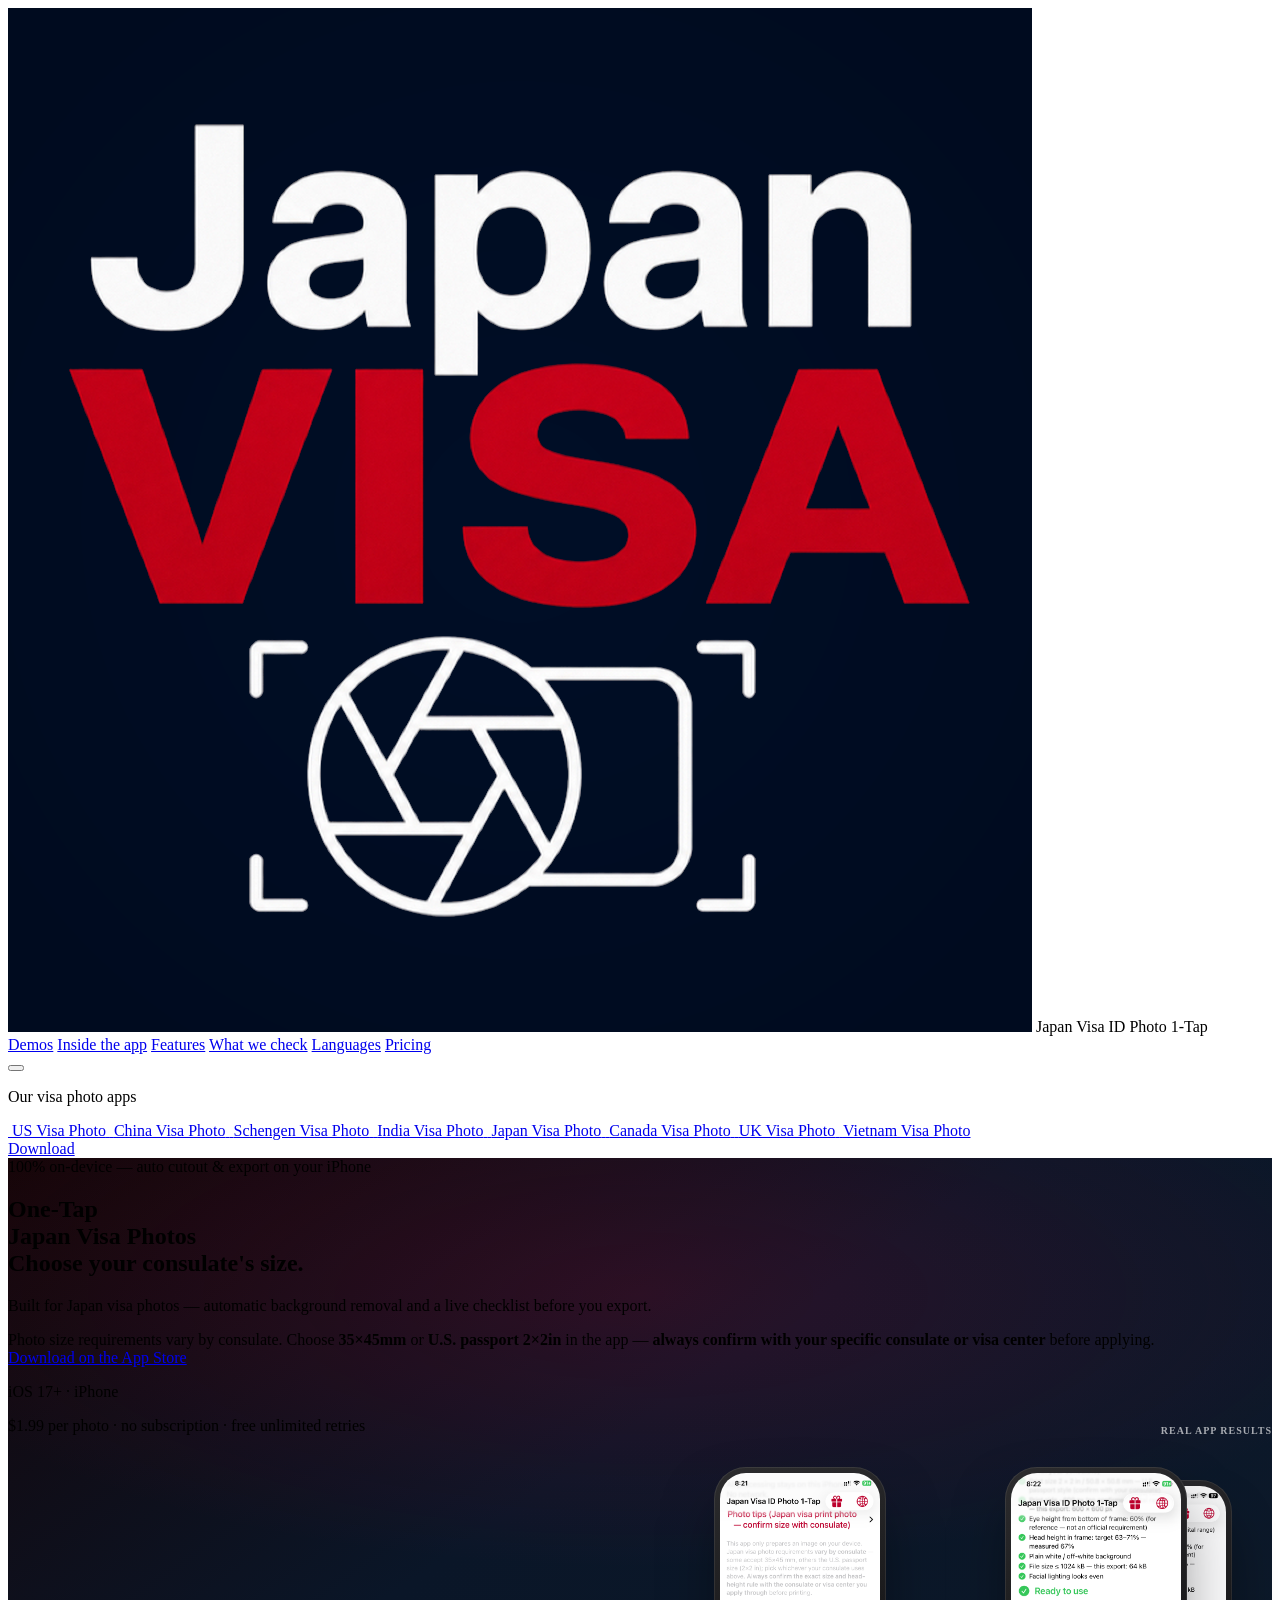
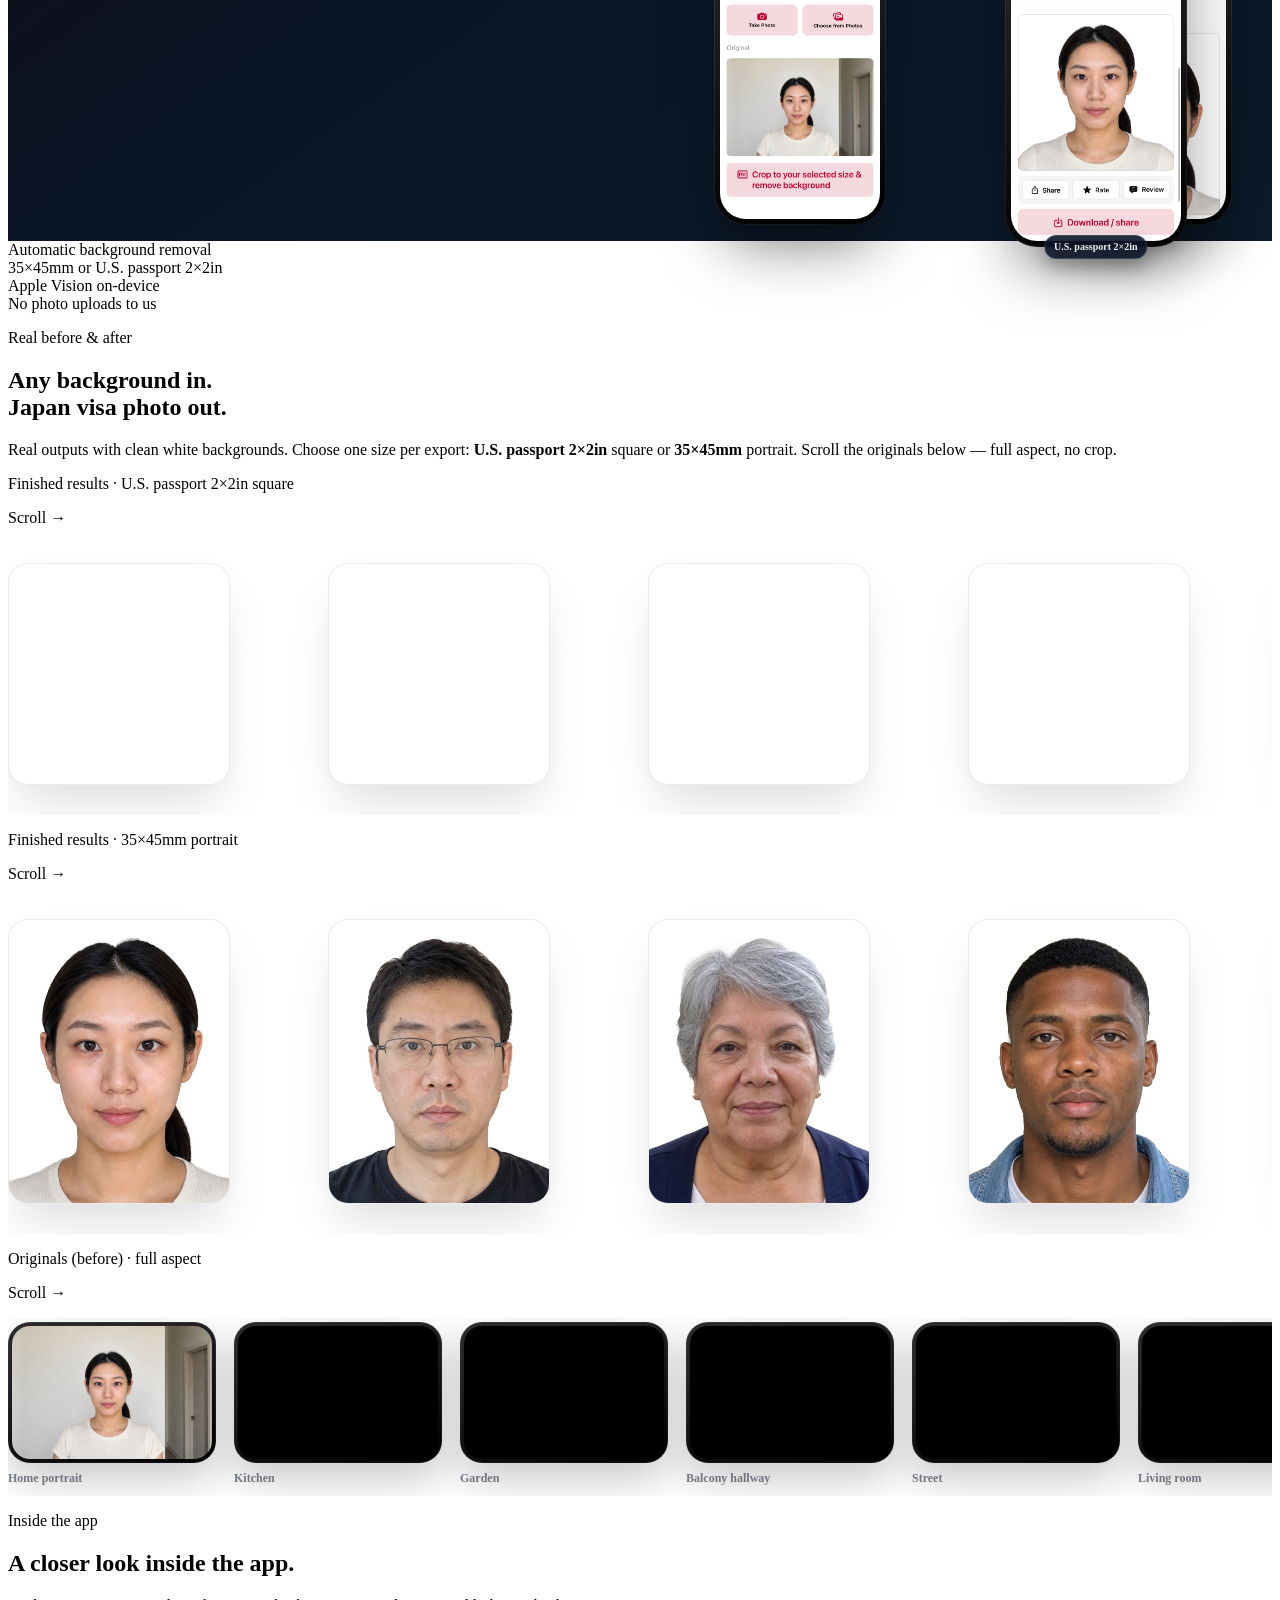
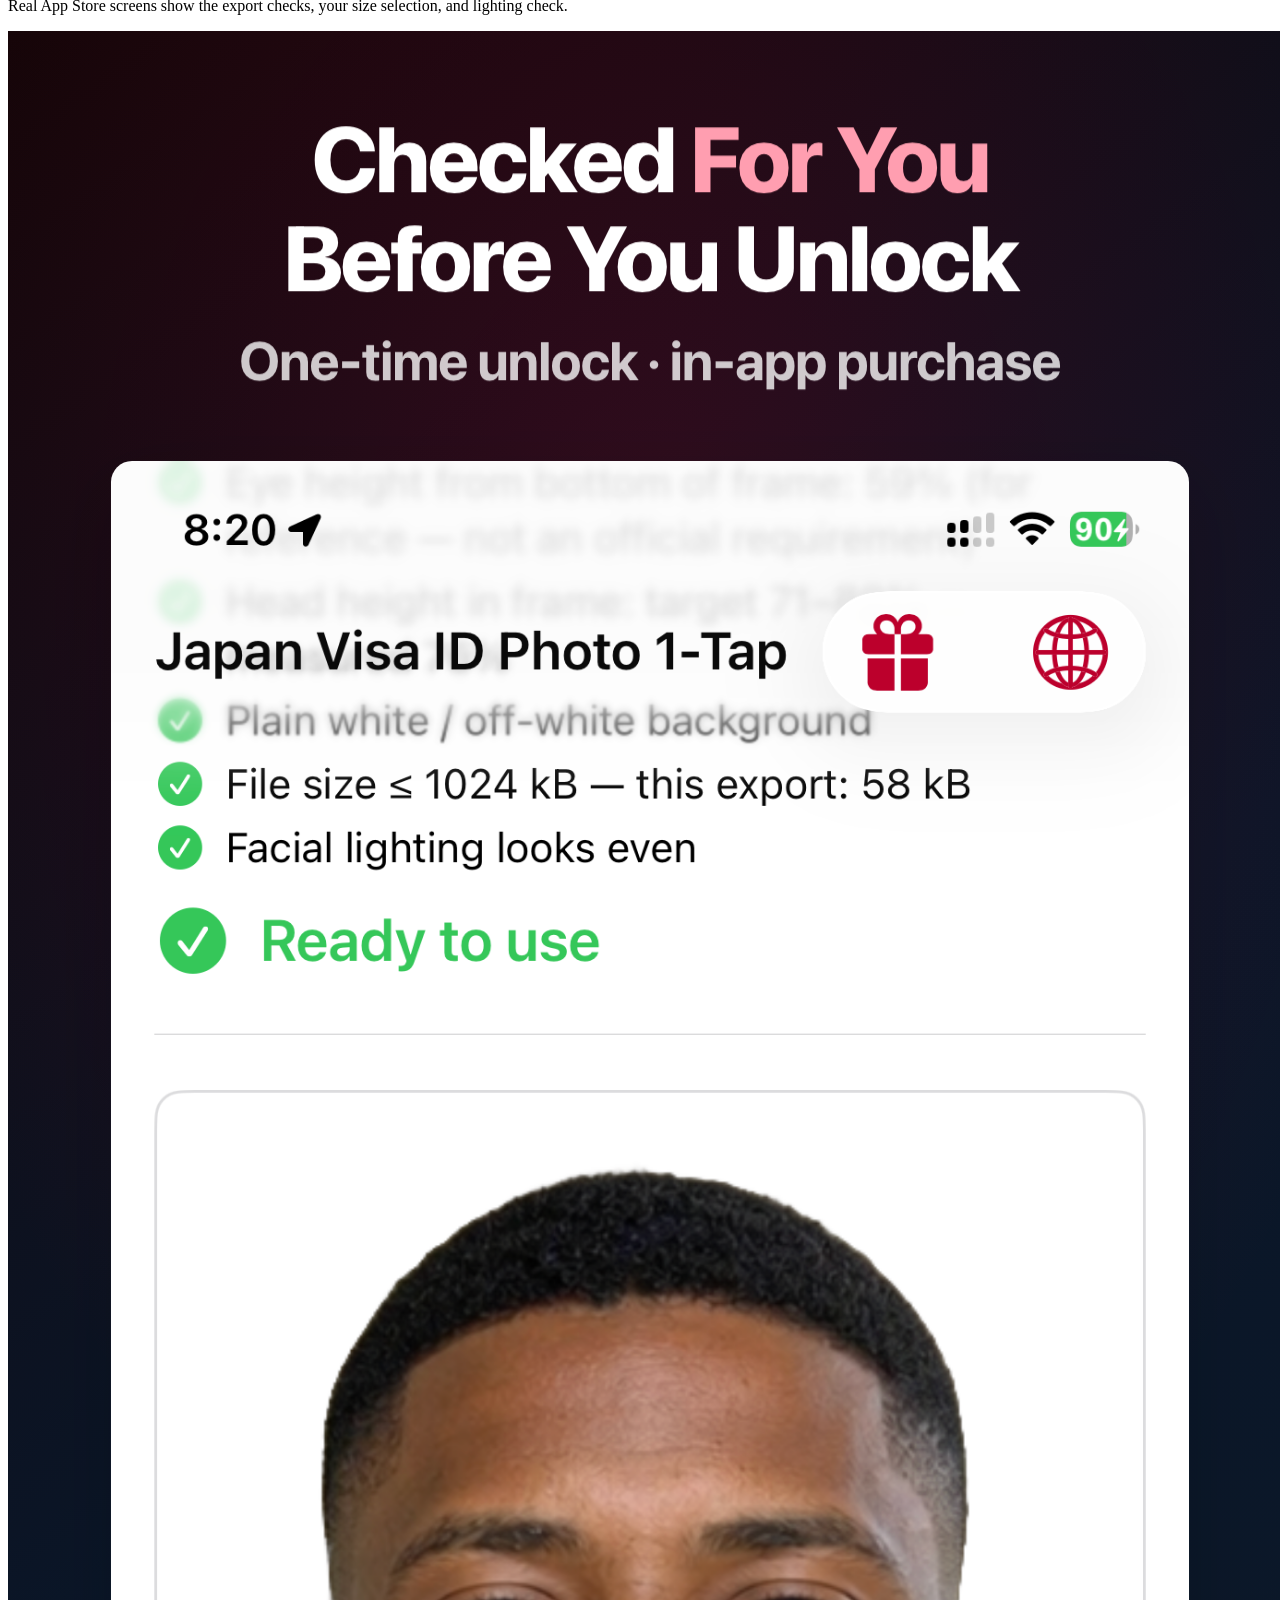
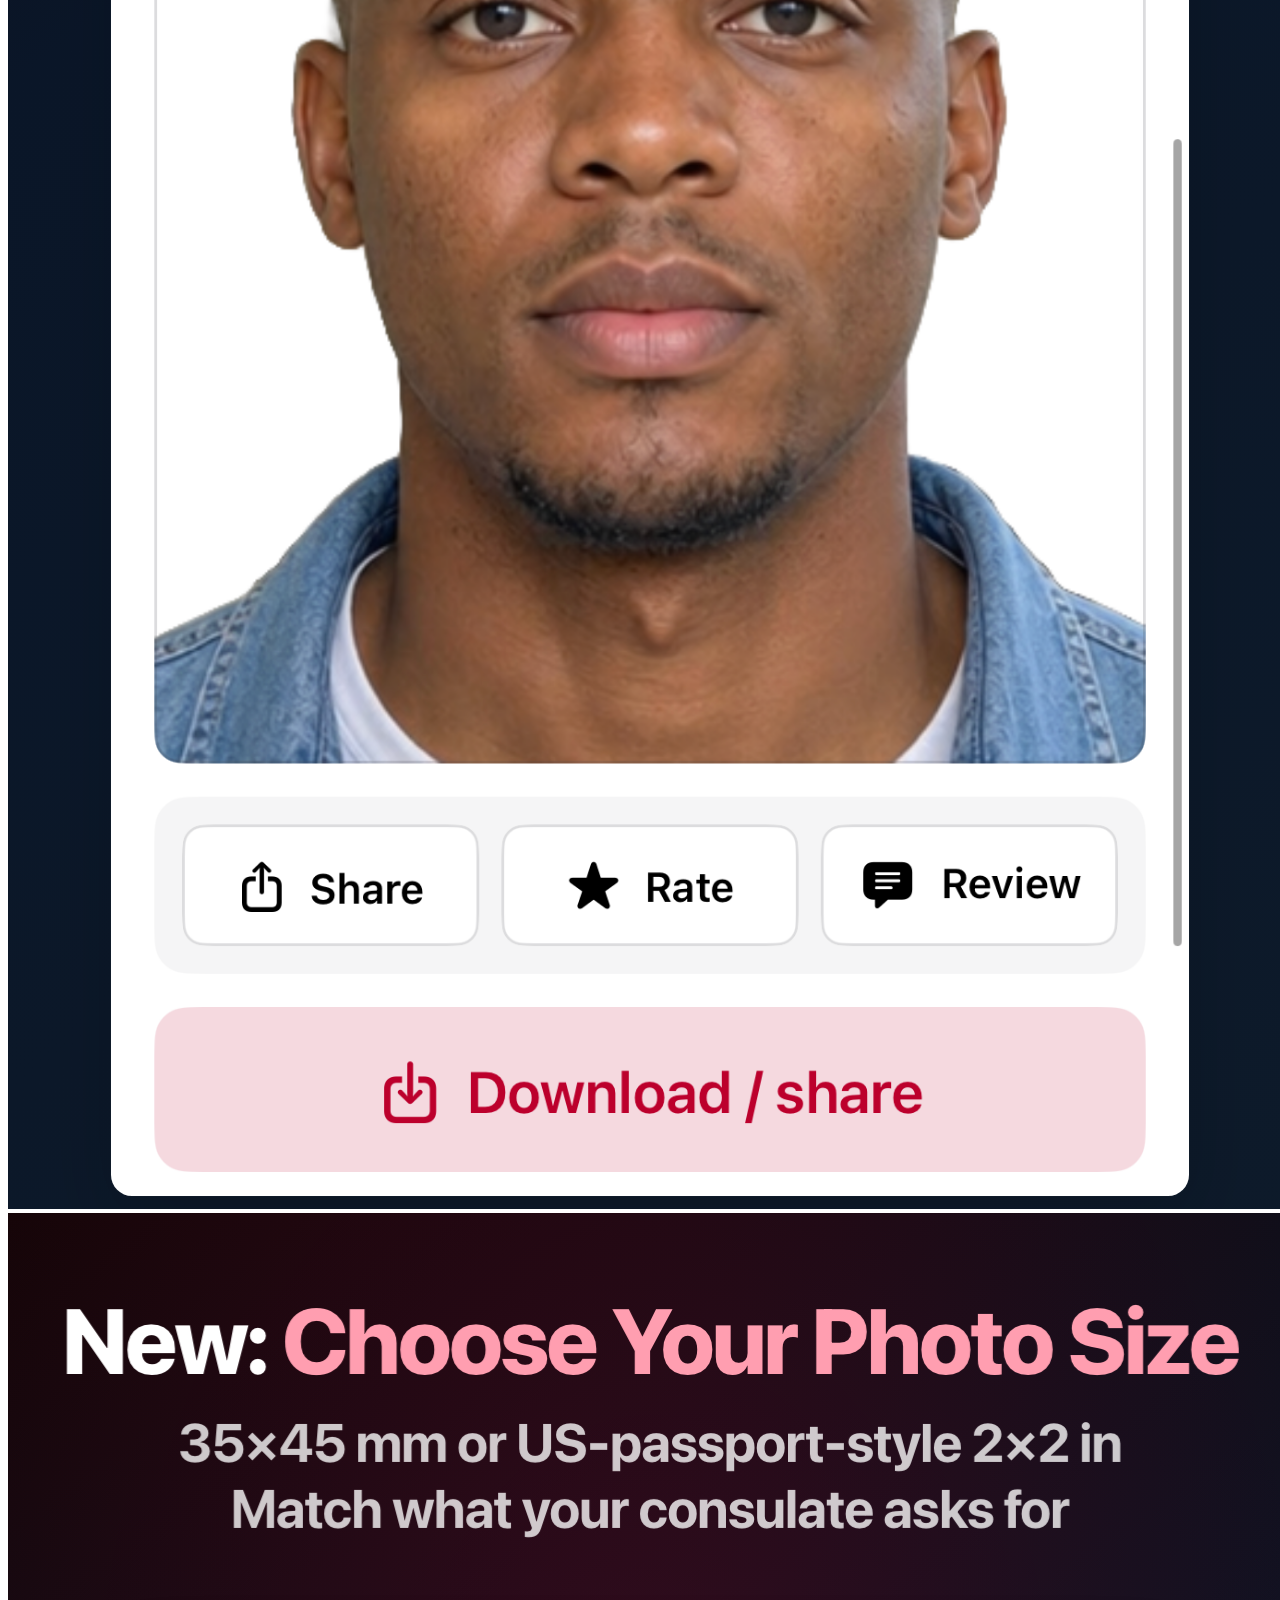
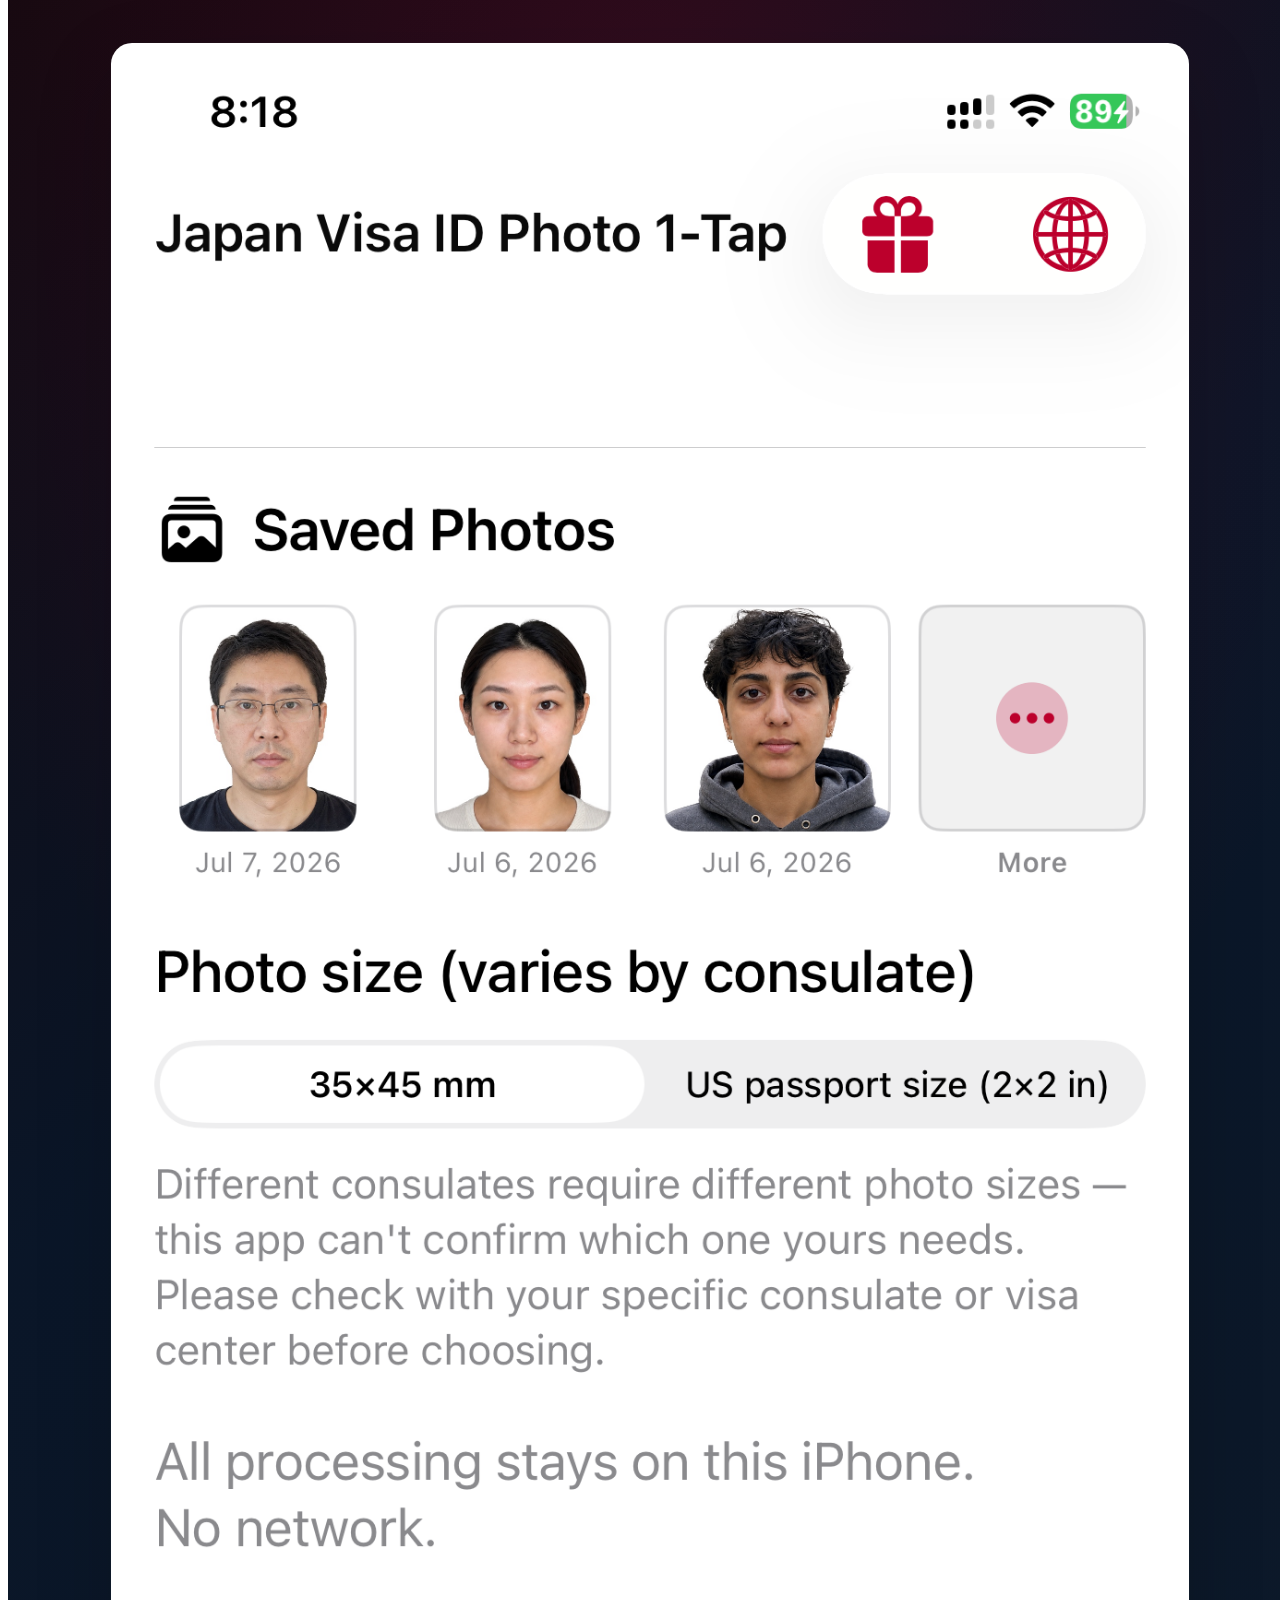
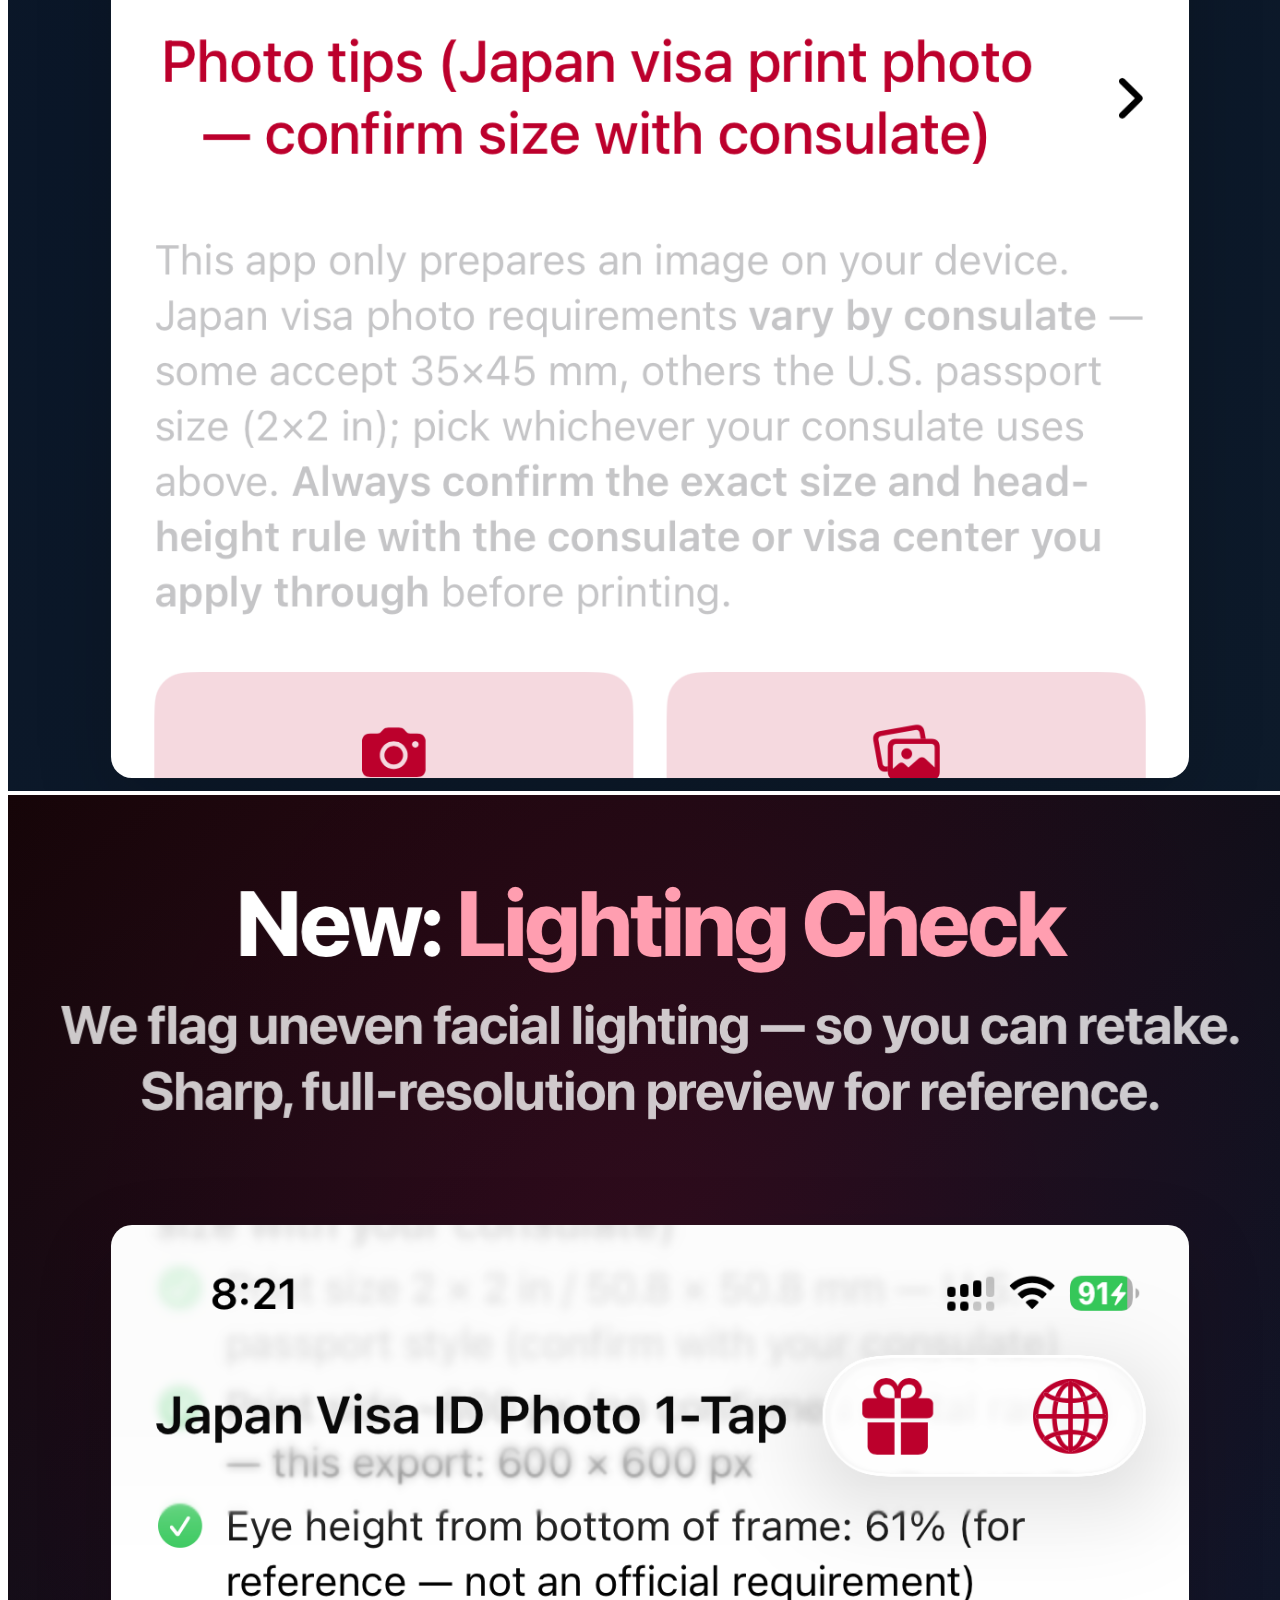
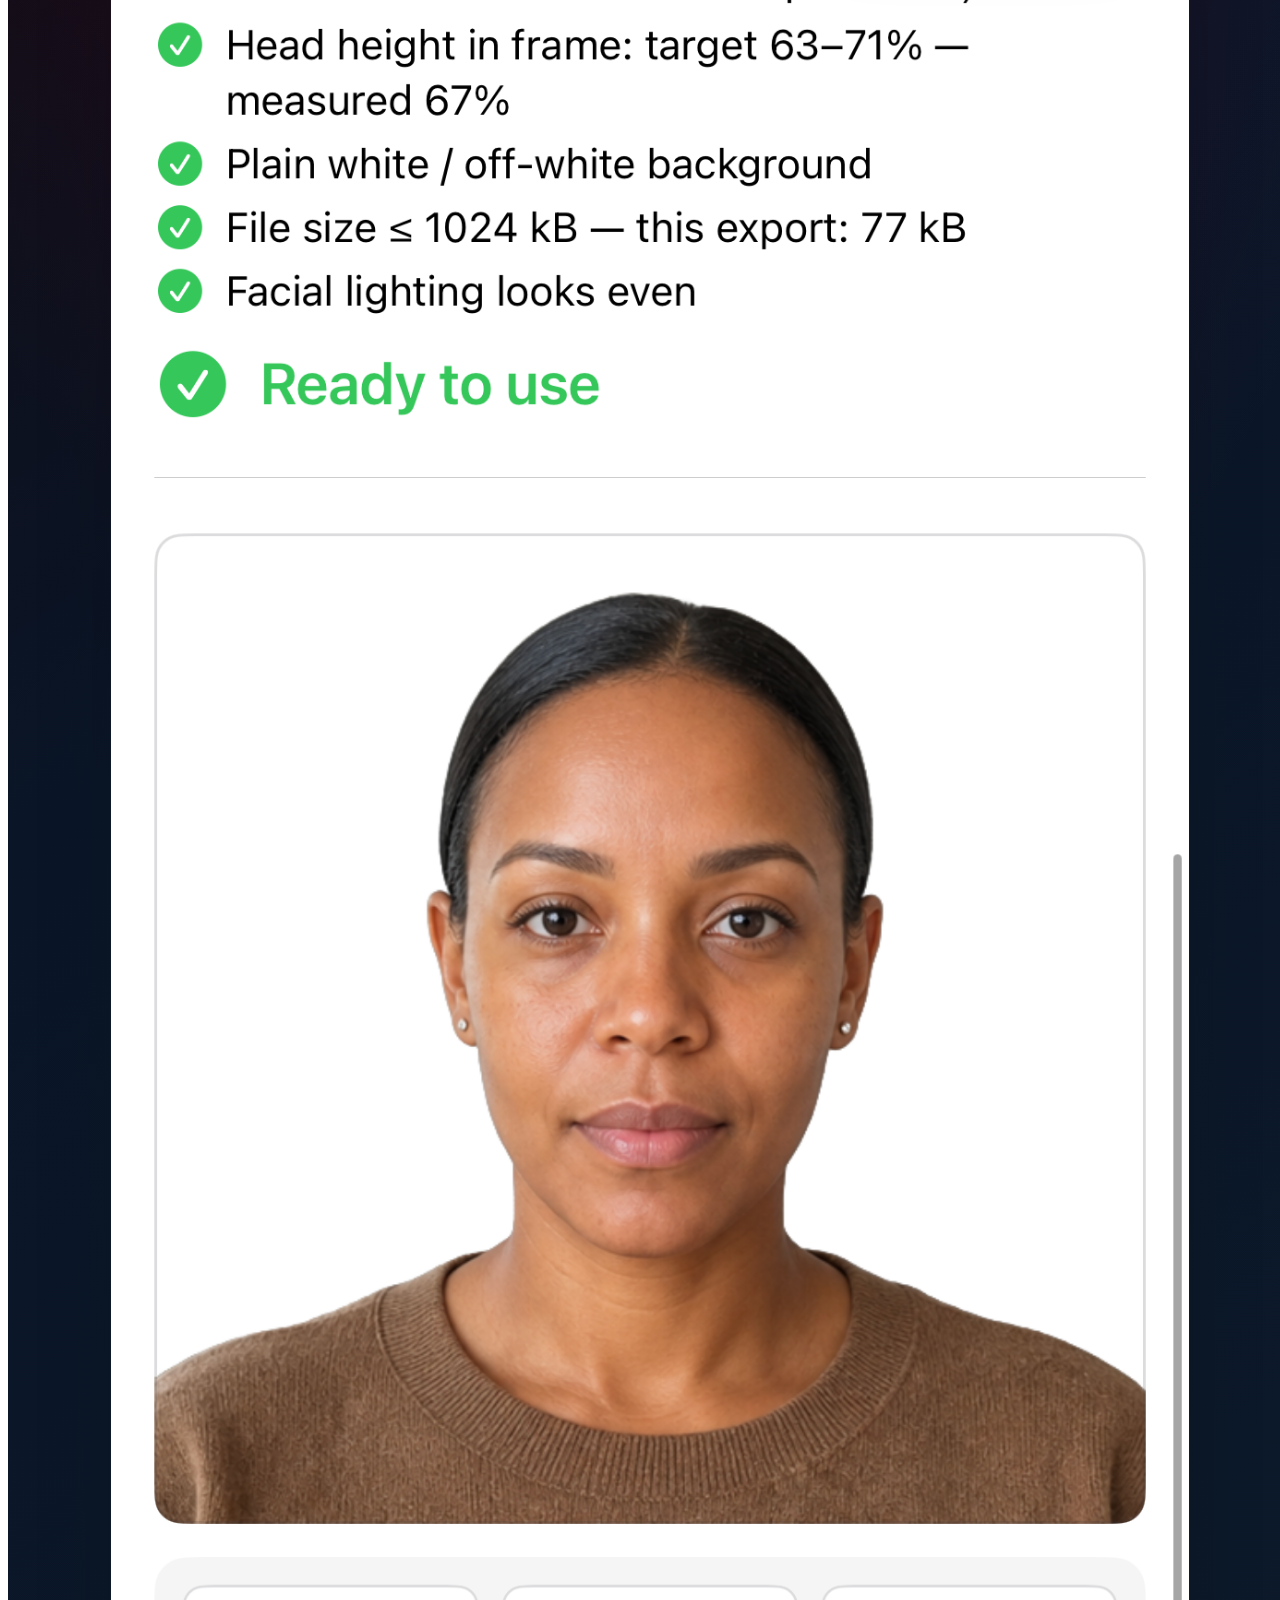
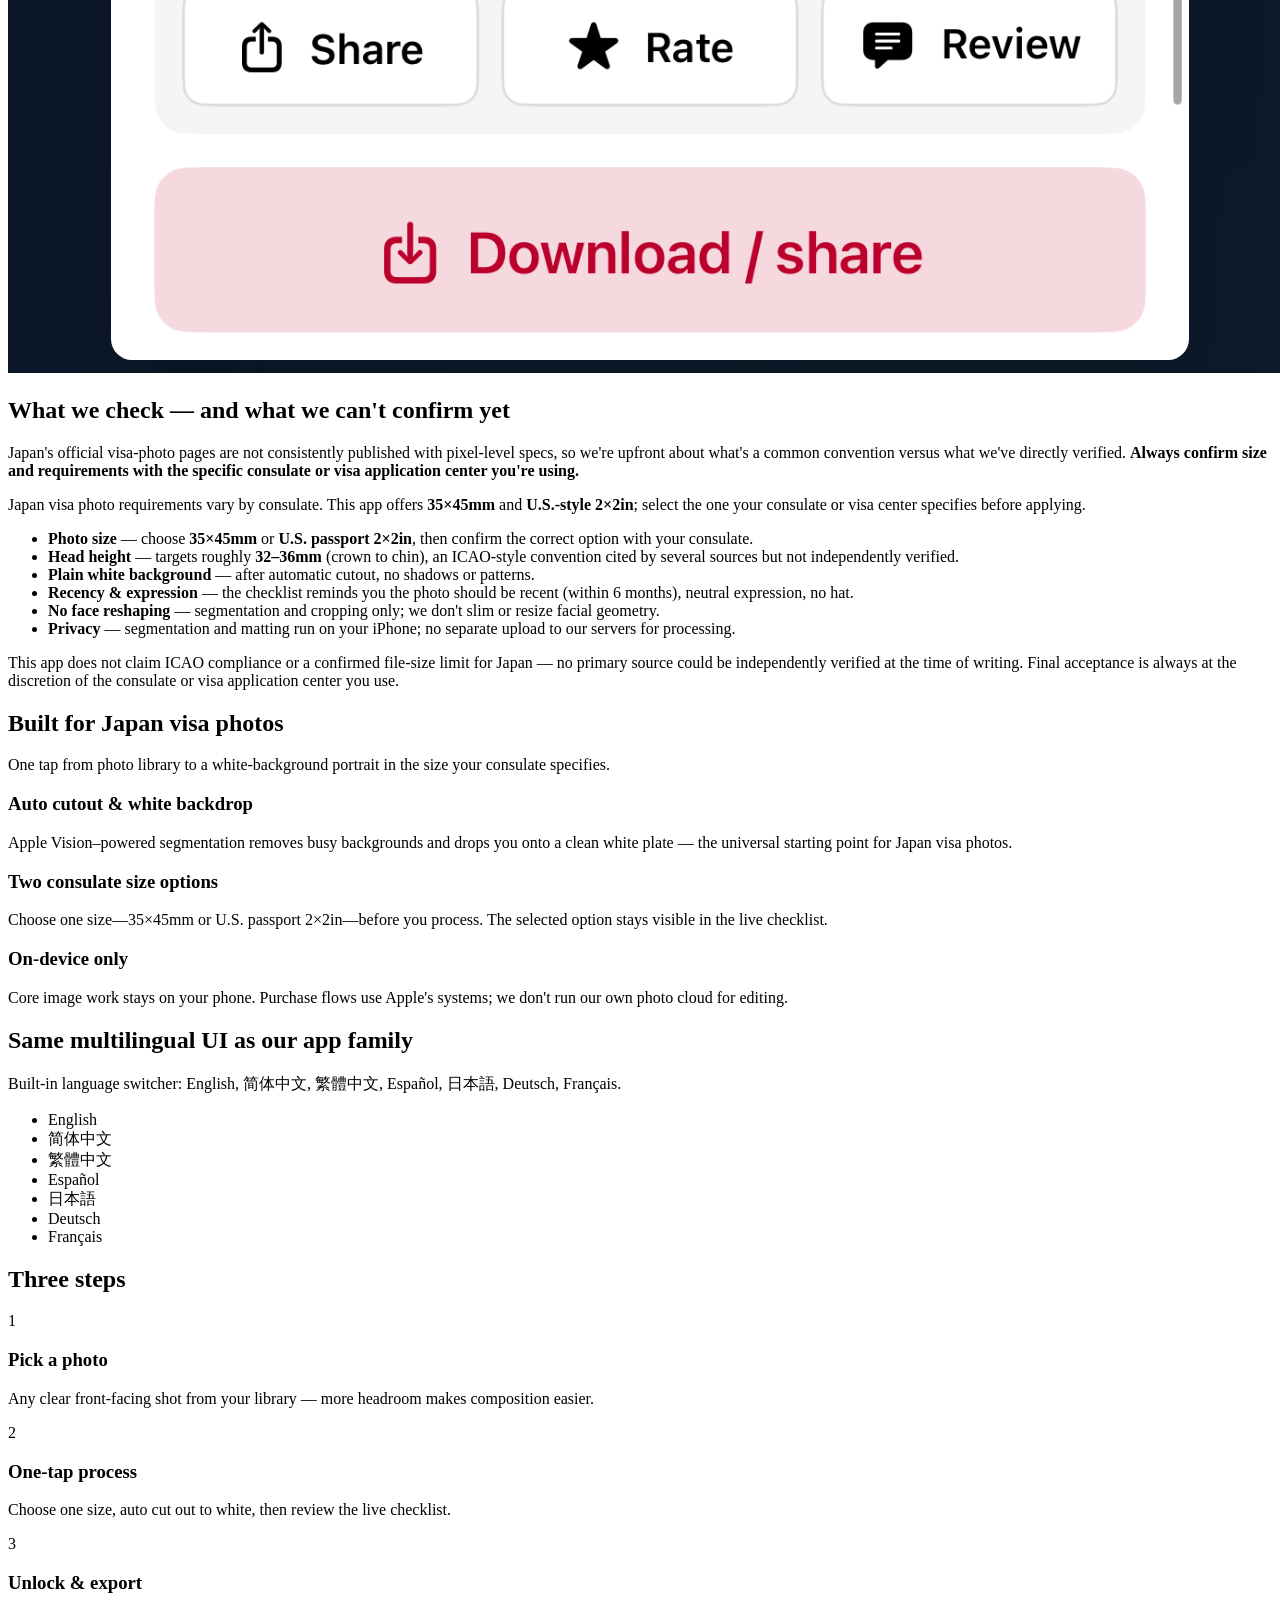
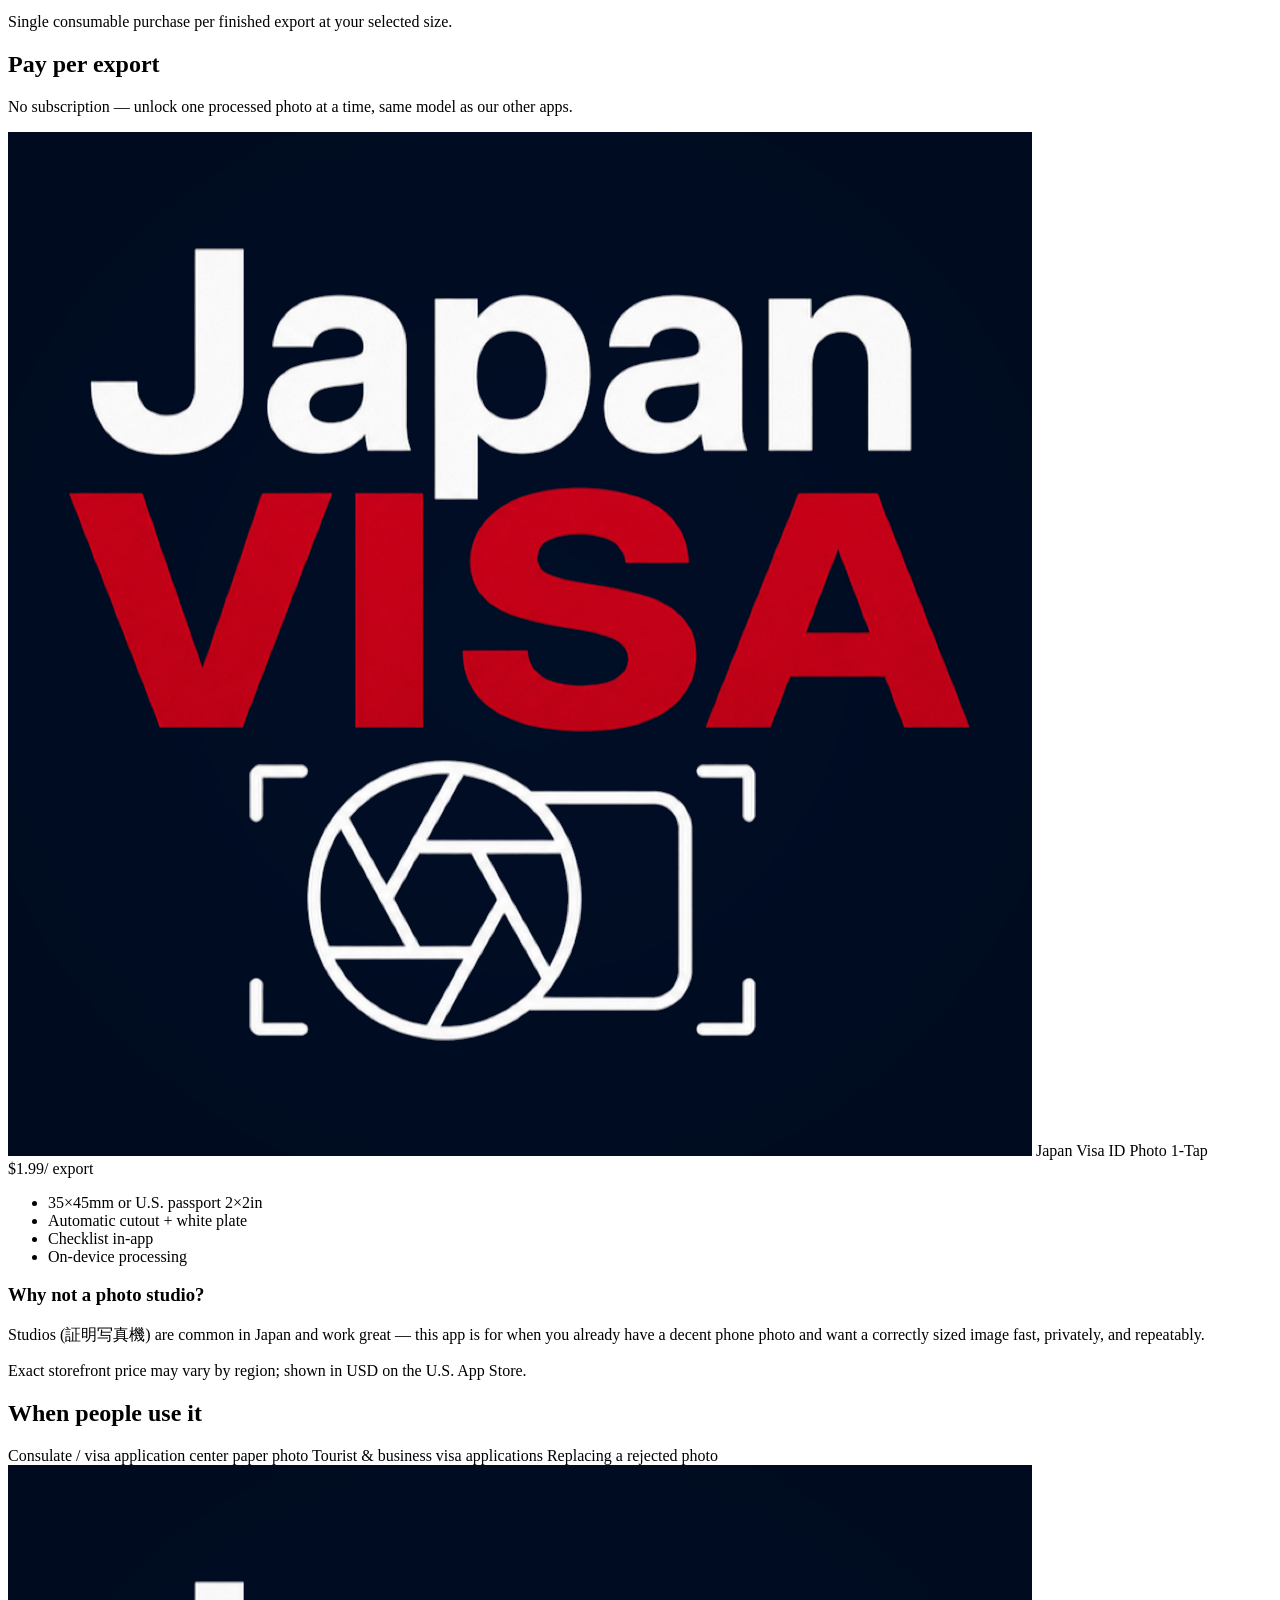
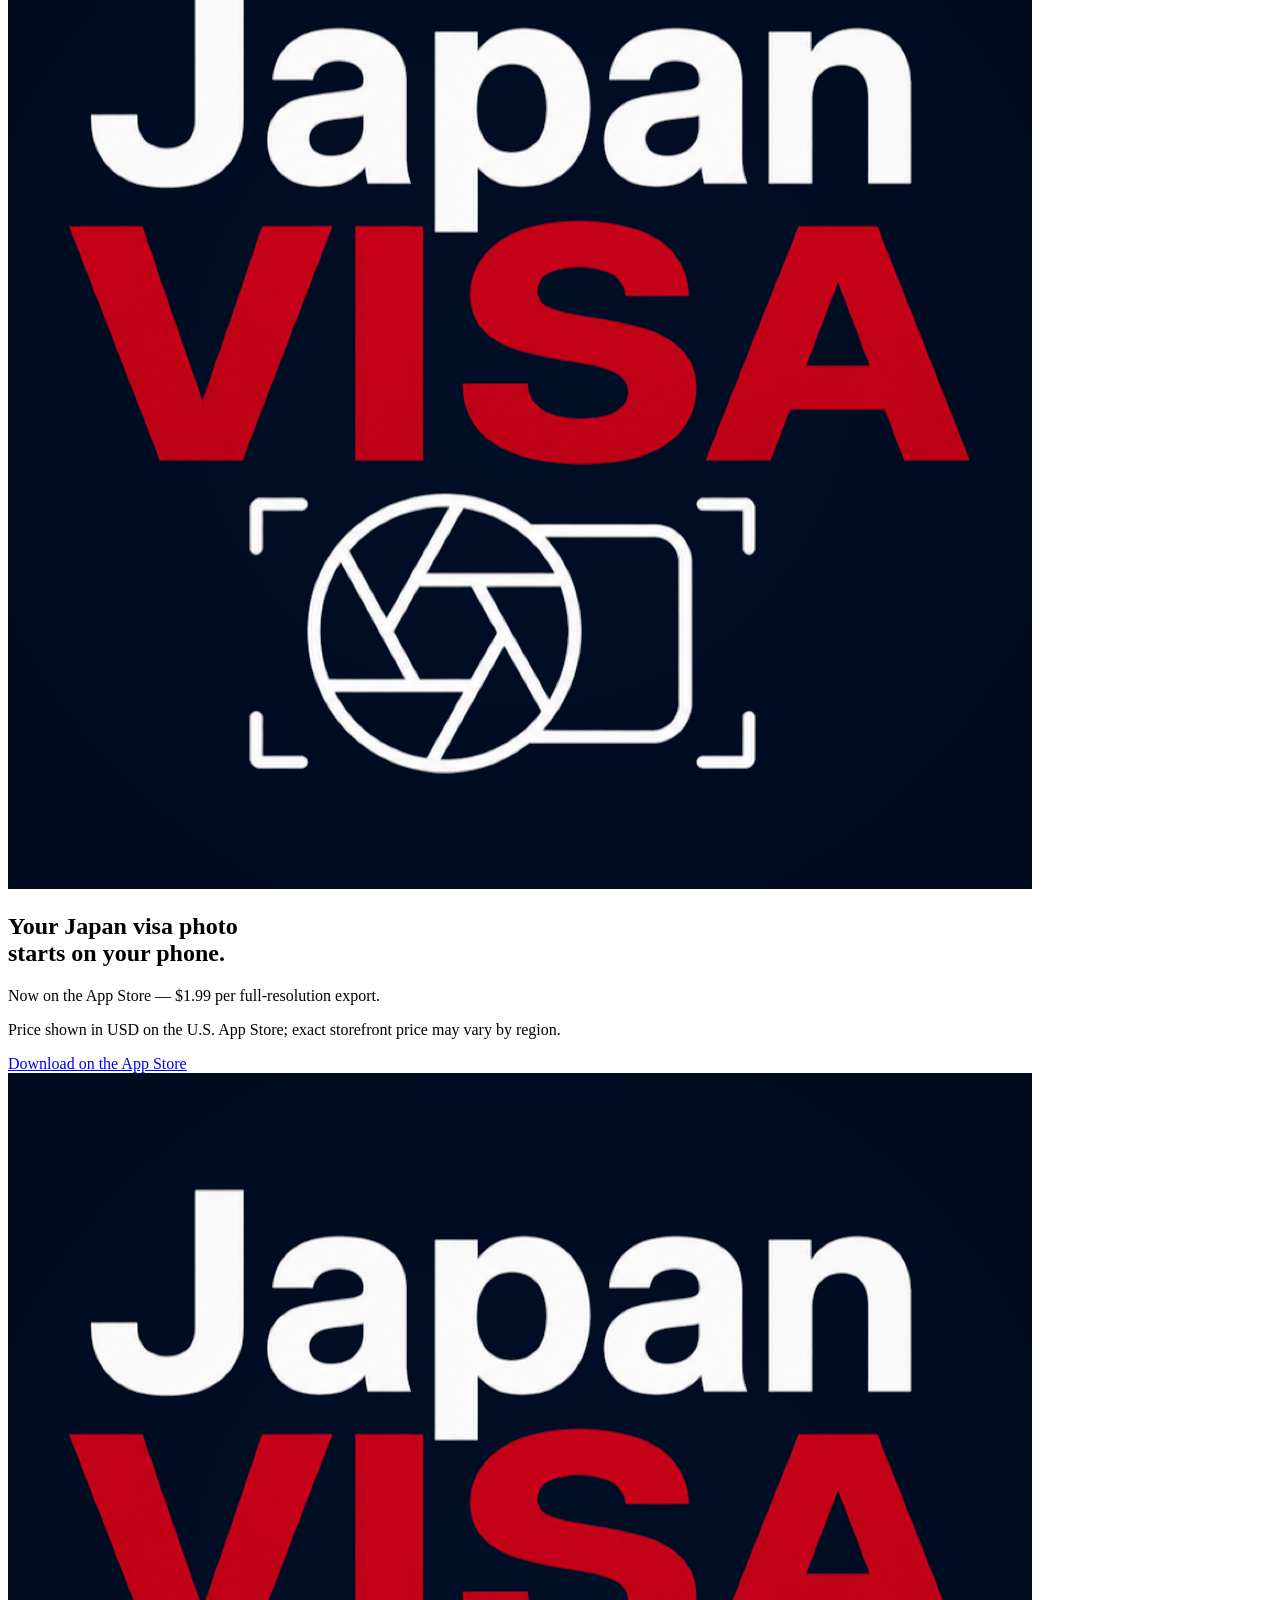
==== index.html @ 8cdb28c5 "Add Cloudflare Web Analytics" ====
<!DOCTYPE html>
<html lang="en">
<head>
    <meta charset="UTF-8">
    <meta name="viewport" content="width=device-width, initial-scale=1.0">
    <title>Japan Visa ID Photo 1-Tap — 35×45mm or 2×2in, on-device</title>
    <meta name="description" content="Turn any portrait into a Japan visa photo: automatic background removal, a choice of 35×45mm or U.S. passport 2×2in, and on-device privacy. For iPhone. Confirm the size with your consulate before applying.">
    <link rel="canonical" href="https://japan.visaphoto1tap.com/">
    <link rel="icon" type="image/png" href="AppIcon.png">
    <link rel="apple-touch-icon" href="AppIcon.png">
    <meta name="theme-color" content="#bc002d">
    <meta property="og:type" content="website">
    <meta property="og:url" content="https://japan.visaphoto1tap.com/">
    <meta property="og:title" content="Japan Visa ID Photo 1-Tap — 35×45mm or 2×2in, on-device">
    <meta property="og:description" content="Turn any portrait into a Japan visa photo: automatic background removal, a choice of 35×45mm or U.S. passport 2×2in, and on-device privacy. For iPhone. Confirm the size with your consulate before applying.">
    <meta property="og:image" content="https://japan.visaphoto1tap.com/AppIcon.png">
    <meta property="og:image:width" content="1024">
    <meta property="og:image:height" content="1024">
    <meta name="twitter:card" content="summary_large_image">
    <meta name="twitter:title" content="Japan Visa ID Photo 1-Tap — 35×45mm or 2×2in, on-device">
    <meta name="twitter:description" content="Turn any portrait into a Japan visa photo: automatic background removal, a choice of 35×45mm or U.S. passport 2×2in, and on-device privacy. For iPhone. Confirm the size with your consulate before applying.">
    <meta name="twitter:image" content="https://japan.visaphoto1tap.com/AppIcon.png">
    <script type="application/ld+json">
{
  "@context": "https://schema.org",
  "@type": "SoftwareApplication",
  "name": "Japan Visa ID Photo 1-Tap",
  "url": "https://japan.visaphoto1tap.com/",
  "image": "https://japan.visaphoto1tap.com/AppIcon.png",
  "description": "Turn any portrait into a Japan visa photo: automatic background removal, a choice of 35×45mm or U.S. passport 2×2in, and on-device privacy. For iPhone. Confirm the size with your consulate before applying.",
  "operatingSystem": "iOS 17.0 or later",
  "applicationCategory": "PhotographyApplication",
  "offers": {
    "@type": "Offer",
    "price": "1.99",
    "priceCurrency": "USD"
  },
  "downloadUrl": "https://apps.apple.com/app/id6787615980"
}
    </script>
    <script src="https://cdn.tailwindcss.com"></script>
    <script src="https://unpkg.com/lucide@latest"></script>
    <script>
        tailwind.config = {
            theme: {
                extend: {
                    colors: {
                        brand: '#bc002d',
                        'brand-dark': '#8f0022',
                        navy: '#0a1628',
                    },
                    fontFamily: {
                        sans: ['-apple-system', 'BlinkMacSystemFont', '"SF Pro Display"', '"Segoe UI"', 'Roboto', 'Helvetica', 'Arial', 'sans-serif'],
                    },
                }
            }
        }
    </script>
    <style>
        .gradient-hero {
            background: radial-gradient(ellipse 120% 80% at 50% 20%, rgba(188, 0, 45, 0.18) 0%, transparent 50%),
                linear-gradient(145deg, #150508 0%, #0a1628 45%, #0d1a2a 100%);
        }
        .card-hover { transition: transform 0.2s ease, box-shadow 0.2s ease; }
        .card-hover:hover { transform: translateY(-4px); box-shadow: 0 20px 40px rgba(0, 0, 0, 0.08); }
        @keyframes complianceRowIn {
            from { opacity: 0; transform: translateY(8px); }
            to { opacity: 1; transform: translateY(0); }
        }
        .compliance-row { opacity: 0; animation: complianceRowIn 0.5s ease forwards; }
        .compliance-row:nth-child(1) { animation-delay: 0.05s; }
        .compliance-row:nth-child(2) { animation-delay: 0.12s; }
        .compliance-row:nth-child(3) { animation-delay: 0.19s; }
        .compliance-row:nth-child(4) { animation-delay: 0.26s; }
        .compliance-row:nth-child(5) { animation-delay: 0.33s; }
        .mock-phone {
            width: min(280px, 70vw);
            border-radius: 2.5rem;
            background: linear-gradient(165deg, #101a2c 0%, #0a1628 100%);
            padding: 14px;
            box-shadow: 0 30px 60px -12px rgba(10, 22, 40, 0.35), inset 0 0 0 1px rgba(255,255,255,0.06);
        }
        .mock-screen { background: #fff; border-radius: 1.75rem; overflow: hidden; aspect-ratio: 1 / 1; position: relative; }
        .mock-notch { position: absolute; top: 8px; left: 50%; transform: translateX(-50%); width: 34%; height: 18px; background: #0a1628; border-radius: 999px; }
        .demo-wall-img { width: 100%; max-width: 280px; margin-left: auto; margin-right: auto; height: auto; display: block; object-fit: contain; object-position: center center; border-radius: 1.25rem; box-shadow: 0 25px 50px -12px rgba(0, 0, 0, 0.15); border: 1px solid rgba(15, 23, 42, 0.08); background: #fff; }
        .demo-film { display: flex; gap: 18px; overflow-x: auto; padding: 4px 2px 10px; scroll-snap-type: x mandatory; -webkit-overflow-scrolling: touch; }
        .demo-film::-webkit-scrollbar { height: 8px; }
        .demo-film::-webkit-scrollbar-thumb { background: rgba(15, 23, 42, 0.16); border-radius: 999px; }
        .demo-film-item--original { flex: 0 0 auto; scroll-snap-align: start; width: auto; }
        .demo-film-original-wrap { width: min(200px, 52vw); border-radius: 22px; overflow: hidden; background: linear-gradient(165deg, #2c2c2e 0%, #1c1c1e 40%, #000 100%); box-shadow: 0 16px 40px rgba(0, 0, 0, 0.22), inset 0 0 0 1px rgba(255, 255, 255, 0.06); padding: 4px; }
        .demo-film-thumb-original { width: 100%; height: auto; max-height: min(340px, 58vh); display: block; object-fit: contain; object-position: center center; border-radius: 18px; background: #000; }
        .demo-film-label { margin-top: 8px; font-size: 12px; font-weight: 700; color: rgba(15, 23, 42, 0.55); }
        /* Hero before -> after visual: real device screens, same treatment */
        .hero-visual {
            display: flex;
            align-items: center;
            justify-content: center;
            gap: clamp(6px, 1.5vw, 16px);
        }
        @media (min-width: 768px) { .hero-visual { justify-content: flex-end; } }
        .hero-before { position: relative; flex: 0 0 auto; }
        /* Animated arrow */
        @keyframes heroArrowNudge {
            0%, 100% { transform: translateX(0); }
            50% { transform: translateX(5px); }
        }
        .hero-arrow {
            flex: 0 0 auto;
            color: #22d3ee;
            animation: heroArrowNudge 1.6s ease-in-out infinite;
        }
        .hero-arrow svg { width: clamp(20px, 4vw, 30px); height: clamp(20px, 4vw, 30px); }
        /* Both before and after use the same device-screen treatment */
        .hero-after { position: relative; flex: 0 0 auto; }
        .hero-phone {
            width: clamp(150px, 38vw, 220px);
            border-radius: 32px;
            padding: 6px;
            background: linear-gradient(165deg, #2c2c2e 0%, #1c1c1e 40%, #000 100%);
            box-shadow:
                0 30px 60px -12px rgba(0, 0, 0, 0.5),
                inset 0 0 0 1px rgba(255, 255, 255, 0.08);
        }
        .hero-phone img {
            width: 100%;
            height: auto;
            display: block;
            border-radius: 26px;
            background: #fff;
        }
        /* Hero flow: one original, then two selectable result sizes as a single group. */
        .hero-visual--sizes { gap: clamp(12px, 1.5vw, 22px); }
        .hero-visual--sizes > .hero-before .hero-phone { width: clamp(125px, 13vw, 160px); }
        .hero-results {
            position: relative;
            width: clamp(230px, 24vw, 310px);
            height: clamp(285px, 34vw, 390px);
            flex: 0 0 auto;
        }
        .hero-results .hero-after { position: absolute; }
        .hero-results .hero-after--square { left: 0; top: 0; z-index: 2; }
        .hero-results .hero-after--portrait { right: 0; bottom: 0; z-index: 1; }
        .hero-results .hero-phone { width: clamp(128px, 15vw, 170px); }
        .hero-results .hero-after--portrait .hero-phone {
            width: clamp(118px, 13.5vw, 154px);
            opacity: 0.97;
        }
        .hero-size-label {
            position: absolute;
            z-index: 3;
            left: 50%;
            bottom: -12px;
            transform: translateX(-50%);
            white-space: nowrap;
            border: 1px solid rgba(255, 255, 255, 0.15);
            border-radius: 999px;
            background: rgba(10, 22, 40, 0.9);
            box-shadow: 0 8px 18px rgba(0, 0, 0, 0.25);
            color: rgba(255, 255, 255, 0.92);
            font-size: 10px;
            font-weight: 700;
            line-height: 1;
            padding: 6px 9px;
        }
        .hero-results-note {
            position: absolute;
            right: 0;
            top: -26px;
            color: rgba(255, 255, 255, 0.64);
            font-size: 10px;
            font-weight: 700;
            letter-spacing: 0.1em;
            text-transform: uppercase;
        }
        @media (max-width: 767px) {
            .hero-visual--sizes { gap: 10px; margin-top: 8px; }
            .hero-visual--sizes > .hero-before .hero-phone { width: clamp(104px, 30vw, 150px); }
            .hero-results { width: clamp(205px, 56vw, 290px); height: clamp(252px, 66vw, 355px); }
            .hero-results .hero-phone { width: clamp(107px, 29vw, 155px); }
            .hero-results .hero-after--portrait .hero-phone { width: clamp(96px, 26vw, 140px); }
            .hero-results-note { display: none; }
        }
        /* Before/After pills */
        .hero-pill {
            position: absolute;
            top: 8px;
            left: 8px;
            font-size: 10px;
            font-weight: 800;
            letter-spacing: 0.04em;
            text-transform: uppercase;
            padding: 3px 8px;
            border-radius: 999px;
            background: rgba(10, 22, 40, 0.55);
            color: #fff;
            backdrop-filter: blur(4px);
        }
        /* Demo wall: single-row scrollable results strip */
        .demo-wall-row {
            display: flex;
            gap: 20px;
            overflow-x: auto;
            padding: 4px 2px 14px;
            scroll-snap-type: x mandatory;
            -webkit-overflow-scrolling: touch;
        }
        .demo-wall-row::-webkit-scrollbar { height: 8px; }
        .demo-wall-row::-webkit-scrollbar-thumb { background: rgba(15, 23, 42, 0.16); border-radius: 999px; }
        .demo-wall-item { flex: 0 0 auto; scroll-snap-align: start; width: min(220px, 56vw); }
        .size-proof-grid { display: grid; grid-template-columns: repeat(2, minmax(0, 1fr)); gap: clamp(16px, 3vw, 32px); max-width: 760px; margin: 0 auto; }
        .size-proof-card { border: 1px solid #e5e7eb; border-radius: 1.5rem; padding: clamp(12px, 2vw, 20px); background: #fff; box-shadow: 0 18px 40px -28px rgba(15, 23, 42, 0.38); }
        .size-proof-card img { width: 100%; display: block; border-radius: 1rem; border: 1px solid rgba(15, 23, 42, 0.08); }
        @media (max-width: 540px) { .size-proof-grid { grid-template-columns: 1fr; max-width: 290px; } }
    </style>
<!-- Cloudflare Web Analytics --><script type="module" src="https://static.cloudflareinsights.com/beacon.min.js" data-cf-beacon='{"token": "79710ee7dd334c6ba40d5d400dbe9c9f"}'></script><!-- End Cloudflare Web Analytics -->
</head>
<body class="bg-white text-gray-900 font-sans antialiased">

    <nav class="sticky top-0 z-50 bg-white/80 backdrop-blur-lg border-b border-gray-100">
        <div class="max-w-6xl mx-auto px-6 h-14 flex items-center justify-between">
            <div class="flex items-center gap-3">
                <img src="AppIcon.png" alt="Japan Visa ID Photo 1-Tap" class="w-8 h-8 rounded-lg" width="1024" height="1024" decoding="async">
                <span class="font-semibold text-gray-900 tracking-tight">Japan Visa ID Photo 1-Tap</span>
            </div>
            <div class="flex items-center gap-6 text-sm">
                <a href="#demos" class="text-gray-500 hover:text-gray-900 transition hidden sm:block">Demos</a>
                <a href="#app" class="text-gray-500 hover:text-gray-900 transition hidden sm:block">Inside the app</a>
                <a href="#features" class="text-gray-500 hover:text-gray-900 transition hidden sm:block">Features</a>
                <a href="#compliance-checklist" class="text-gray-500 hover:text-gray-900 transition hidden sm:block">What we check</a>
                <a href="#languages" class="text-gray-500 hover:text-gray-900 transition hidden sm:block">Languages</a>
                <a href="#pricing" class="text-gray-500 hover:text-gray-900 transition hidden sm:block">Pricing</a>
                <div class="relative">
            <button type="button" id="app-switcher-btn" aria-haspopup="true" aria-expanded="false" aria-label="Other visa photo apps" class="p-2 -m-2 rounded-lg text-gray-500 hover:text-gray-900 hover:bg-gray-100 transition">
                <i data-lucide="menu" class="w-5 h-5"></i>
            </button>
            <div id="app-switcher-menu" class="hidden fixed right-4 top-16 w-72 max-w-[calc(100vw-2rem)] bg-white rounded-2xl shadow-2xl border border-gray-100 py-2 z-50 text-left">
                <p class="px-4 py-2 text-xs font-semibold text-gray-400 uppercase tracking-wider">Our visa photo apps</p>
            <a href="https://us.visaphoto1tap.com/" class="flex items-center gap-3 px-4 py-2.5 hover:bg-gray-50 transition">
                <img src="https://us.visaphoto1tap.com/AppIcon.png" alt="" class="w-8 h-8 rounded-lg flex-shrink-0">
                <span class="text-sm font-medium text-gray-800">US Visa Photo</span>
            </a>
            <a href="https://china.visaphoto1tap.com/" class="flex items-center gap-3 px-4 py-2.5 hover:bg-gray-50 transition">
                <img src="https://china.visaphoto1tap.com/AppIcon.png" alt="" class="w-8 h-8 rounded-lg flex-shrink-0">
                <span class="text-sm font-medium text-gray-800">China Visa Photo</span>
            </a>
            <a href="https://schengen.visaphoto1tap.com/" class="flex items-center gap-3 px-4 py-2.5 hover:bg-gray-50 transition">
                <img src="https://schengen.visaphoto1tap.com/AppIcon.png" alt="" class="w-8 h-8 rounded-lg flex-shrink-0">
                <span class="text-sm font-medium text-gray-800">Schengen Visa Photo</span>
            </a>
            <a href="https://india.visaphoto1tap.com/" class="flex items-center gap-3 px-4 py-2.5 hover:bg-gray-50 transition">
                <img src="https://india.visaphoto1tap.com/AppIcon.png" alt="" class="w-8 h-8 rounded-lg flex-shrink-0">
                <span class="text-sm font-medium text-gray-800">India Visa Photo</span>
            </a>
            <a href="https://japan.visaphoto1tap.com/" class="flex items-center gap-3 px-4 py-2.5 bg-gray-50">
                <img src="https://japan.visaphoto1tap.com/AppIcon.png" alt="" class="w-8 h-8 rounded-lg flex-shrink-0">
                <span class="text-sm font-semibold text-gray-900">Japan Visa Photo</span>
                <i data-lucide="check" class="w-4 h-4 text-emerald-500 ml-auto flex-shrink-0"></i>
            </a>
            <a href="https://canada.visaphoto1tap.com/" class="flex items-center gap-3 px-4 py-2.5 hover:bg-gray-50 transition">
                <img src="https://canada.visaphoto1tap.com/AppIcon.png" alt="" class="w-8 h-8 rounded-lg flex-shrink-0">
                <span class="text-sm font-medium text-gray-800">Canada Visa Photo</span>
            </a>
            <a href="https://uk.visaphoto1tap.com/" class="flex items-center gap-3 px-4 py-2.5 hover:bg-gray-50 transition">
                <img src="https://uk.visaphoto1tap.com/AppIcon.png" alt="" class="w-8 h-8 rounded-lg flex-shrink-0">
                <span class="text-sm font-medium text-gray-800">UK Visa Photo</span>
            </a>
            <a href="https://vietnam.visaphoto1tap.com/" class="flex items-center gap-3 px-4 py-2.5 hover:bg-gray-50 transition">
                <img src="https://vietnam.visaphoto1tap.com/AppIcon.png" alt="" class="w-8 h-8 rounded-lg flex-shrink-0">
                <span class="text-sm font-medium text-gray-800">Vietnam Visa Photo</span>
            </a>
            </div>
        </div>
        <a href="https://apps.apple.com/app/id6787615980" target="_blank" rel="noopener noreferrer" class="bg-brand text-white px-4 py-1.5 rounded-full text-sm font-medium hover:bg-brand-dark transition">Download</a>
            </div>
        </div>
    </nav>

    <section class="gradient-hero text-white overflow-hidden">
        <div class="max-w-6xl mx-auto px-6 py-16 md:py-24">
            <div class="grid md:grid-cols-2 gap-12 md:gap-8 items-center">
                <!-- Copy -->
                <div class="text-center md:text-left">
                <div class="inline-flex items-center gap-2 bg-white/10 backdrop-blur rounded-full px-4 py-1.5 text-sm mb-8">
                    <i data-lucide="shield-check" class="w-4 h-4 text-emerald-400"></i>
                    <span class="text-gray-200">100% on-device — auto cutout &amp; export on your iPhone</span>
                </div>

                <h1 class="text-4xl sm:text-5xl md:text-5xl font-bold tracking-tight leading-tight mb-5">
                    <span class="text-white">One-Tap</span><br>
                    <span class="text-brand">Japan Visa Photos</span><br>
                    <span class="text-gray-200 text-3xl sm:text-4xl md:text-4xl font-semibold">Choose your consulate's size.</span>
                </h1>

                <p class="text-base md:text-lg text-gray-300 max-w-xl mx-auto mb-7 leading-relaxed">
                    Built for Japan visa photos — automatic background removal and a live checklist before you export.
                </p>

                <div class="inline-flex items-start gap-2 bg-amber-400/10 border border-amber-400/25 backdrop-blur rounded-2xl px-4 py-3 text-xs md:text-sm text-left max-w-xl mx-auto mb-7">
                    <i data-lucide="alert-triangle" class="w-4 h-4 text-amber-300 flex-shrink-0 mt-0.5"></i>
                    <span class="text-amber-100">Photo size requirements vary by consulate. Choose <strong>35×45mm</strong> or <strong>U.S. passport 2×2in</strong> in the app — <strong>always confirm with your specific consulate or visa center</strong> before applying.</span>
                </div>

                <div id="download" class="flex flex-col sm:flex-row items-center justify-center gap-4">
                    <a href="https://apps.apple.com/app/id6787615980" target="_blank" rel="noopener noreferrer" class="inline-flex items-center gap-2 bg-white text-navy px-8 py-3.5 rounded-xl font-semibold hover:bg-gray-100 transition text-base">
                        <i data-lucide="download" class="w-5 h-5"></i>
                        Download on the App Store
                    </a>
                </div>
                <p class="text-gray-500 text-sm mt-4">iOS 17+ &middot; iPhone</p>
                <p class="text-gray-500 text-sm mt-1">$1.99 per photo &middot; no subscription &middot; free unlimited retries</p>
                </div>

                <!-- Product visual: original plus two selectable result sizes -->
                <div class="hero-visual hero-visual--sizes" aria-label="Original photo transformed into one selected visa photo size">
                    <!-- Before: the app's own "Original" screen, full raw device screenshot -->
                    <figure class="hero-before">
                        <div class="hero-phone">
                            <img src="appstore/before-original.png" width="1170" height="2532" decoding="async" alt="The Japan Visa ID Photo 1-Tap app showing the Original photo screen with a crop and remove background button">
                        </div>
                    </figure>

                    <!-- Arrow -->
                    <div class="hero-arrow" aria-hidden="true">
                        <i data-lucide="arrow-right"></i>
                    </div>

                    <!-- Select one result size per export. Both screens use the same person. -->
                    <div class="hero-results">
                        <span class="hero-results-note">Real app results</span>
                        <figure class="hero-after hero-after--square">
                            <div class="hero-phone">
                                <img src="appstore/after-result.png" width="1170" height="2532" decoding="async" alt="The same photo in the Japan Visa ID Photo 1-Tap app: background removed, cropped, compliance checklist passed, marked Ready to use">
                            </div>
                            <figcaption class="hero-size-label">U.S. passport 2×2in</figcaption>
                        </figure>

                        <figure class="hero-after hero-after--portrait">
                            <div class="hero-phone">
                                <img src="appstore/after-result-35x45.png" width="1170" height="2532" decoding="async" alt="The same young woman in the Japan Visa ID Photo 1-Tap app with the 35 by 45 millimetre size selected and the checklist marked Ready to use">
                            </div>
                            <figcaption class="hero-size-label">35×45mm</figcaption>
                        </figure>
                    </div>
                </div>
            </div>
        </div>
    </section>

    <section class="bg-gray-50 border-b border-gray-100">
        <div class="max-w-4xl mx-auto px-6 py-6 flex flex-wrap items-center justify-center gap-x-10 gap-y-3 text-sm text-gray-500">
            <div class="flex items-center gap-2"><i data-lucide="scissors" class="w-4 h-4 text-brand"></i><span>Automatic background removal</span></div>
            <div class="flex items-center gap-2"><i data-lucide="ruler" class="w-4 h-4 text-brand"></i><span>35×45mm or U.S. passport 2×2in</span></div>
            <div class="flex items-center gap-2"><i data-lucide="cpu" class="w-4 h-4 text-brand"></i><span>Apple Vision on-device</span></div>
            <div class="flex items-center gap-2"><i data-lucide="eye-off" class="w-4 h-4 text-brand"></i><span>No photo uploads to us</span></div>
        </div>
    </section>

    <section id="demos" class="py-20 md:py-28 scroll-mt-20 bg-white">
        <div class="max-w-6xl mx-auto px-6">
            <div class="text-center mb-14">
                <p class="text-gray-500 text-xs font-semibold uppercase tracking-wider mb-2">Real before &amp; after</p>
                <h2 class="text-3xl md:text-4xl font-bold tracking-tight mb-4">Any background in.<br><span class="text-brand">Japan visa photo out.</span></h2>
                <p class="text-gray-500 text-lg max-w-3xl mx-auto">Real outputs with clean white backgrounds. Choose one size per export: <strong class="text-gray-700">U.S. passport 2×2in</strong> square or <strong class="text-gray-700">35×45mm</strong> portrait. Scroll the originals below — full aspect, no crop.</p>
            </div>

            <div class="mt-10 max-w-6xl mx-auto">
                <div class="flex items-center justify-between gap-4 mb-3"><p class="text-sm font-semibold text-gray-400 uppercase tracking-wider">Finished results · U.S. passport 2×2in square</p><p class="text-xs text-gray-400 hidden sm:block">Scroll &rarr;</p></div>
                <div class="demo-wall-row" aria-label="Six square U.S. passport two by two inch results">
                    <figure class="demo-wall-item"><img src="demos/young-woman-us2x2.jpg" alt="Square two by two inch result for young woman with a ponytail" class="demo-wall-img" width="600" height="600" loading="lazy" decoding="async"></figure>
                    <figure class="demo-wall-item"><img src="demos/after-square-man-glasses.jpg" alt="Square two by two inch result for man with glasses" class="demo-wall-img" width="600" height="600" loading="lazy" decoding="async"></figure>
                    <figure class="demo-wall-item"><img src="demos/after-square-older-woman.jpg" alt="Square two by two inch result for older woman" class="demo-wall-img" width="600" height="600" loading="lazy" decoding="async"></figure>
                    <figure class="demo-wall-item"><img src="demos/after-square-man-denim.jpg" alt="Square two by two inch result for man in denim" class="demo-wall-img" width="600" height="600" loading="lazy" decoding="async"></figure>
                    <figure class="demo-wall-item"><img src="demos/after-square-woman-curly.jpg" alt="Square two by two inch result for woman with curly hair" class="demo-wall-img" width="600" height="600" loading="lazy" decoding="async"></figure>
                    <figure class="demo-wall-item"><img src="demos/after-square-woman.jpg" alt="Square two by two inch result for woman" class="demo-wall-img" width="600" height="600" loading="lazy" decoding="async"></figure>
                </div>
            </div>

            <div class="mt-10 max-w-6xl mx-auto">
                <div class="flex items-center justify-between gap-4 mb-3"><p class="text-sm font-semibold text-gray-400 uppercase tracking-wider">Finished results · 35×45mm portrait</p><p class="text-xs text-gray-400 hidden sm:block">Scroll &rarr;</p></div>
                <div class="demo-wall-row" aria-label="Six portrait 35 by 45 millimetre results">
                    <figure class="demo-wall-item"><img src="demos/after-portrait-young-woman.jpg" alt="Portrait 35 by 45 millimetre result for young woman with a ponytail" class="demo-wall-img" width="420" height="540" loading="lazy" decoding="async"></figure>
                    <figure class="demo-wall-item"><img src="demos/after-portrait-man-glasses.jpg" alt="Portrait 35 by 45 millimetre result for man with glasses" class="demo-wall-img" width="420" height="540" loading="lazy" decoding="async"></figure>
                    <figure class="demo-wall-item"><img src="demos/after-portrait-older-woman.jpg" alt="Portrait 35 by 45 millimetre result for older woman" class="demo-wall-img" width="420" height="540" loading="lazy" decoding="async"></figure>
                    <figure class="demo-wall-item"><img src="demos/after-portrait-man-denim.jpg" alt="Portrait 35 by 45 millimetre result for man in denim" class="demo-wall-img" width="420" height="540" loading="lazy" decoding="async"></figure>
                    <figure class="demo-wall-item"><img src="demos/after-portrait-woman-curly.jpg" alt="Portrait 35 by 45 millimetre result for woman with curly hair" class="demo-wall-img" width="420" height="540" loading="lazy" decoding="async"></figure>
                    <figure class="demo-wall-item"><img src="demos/after-portrait-woman.jpg" alt="Portrait 35 by 45 millimetre result for woman" class="demo-wall-img" width="420" height="540" loading="lazy" decoding="async"></figure>
                </div>
            </div>

            <div class="mt-10 max-w-6xl mx-auto">
                <div class="flex items-center justify-between gap-4 mb-3"><p class="text-sm font-semibold text-gray-400 uppercase tracking-wider">Originals (before) · full aspect</p><p class="text-xs text-gray-400 hidden sm:block">Scroll &rarr;</p></div>
                <div class="demo-film" aria-label="Original photo film strip">
                    <div class="demo-film-item--original"><div class="demo-film-original-wrap"><img src="demos/young-woman-original.jpg" alt="Young woman with a ponytail before processing" class="demo-film-thumb-original" decoding="async"></div><div class="demo-film-label">Home portrait</div></div>
                    <div class="demo-film-item--original"><div class="demo-film-original-wrap"><img src="demos/demo-02-original.jpg" alt="Original 2" class="demo-film-thumb-original" decoding="async"></div><div class="demo-film-label">Kitchen</div></div>
                    <div class="demo-film-item--original"><div class="demo-film-original-wrap"><img src="demos/demo-03-original.jpg" alt="Original 3" class="demo-film-thumb-original" decoding="async"></div><div class="demo-film-label">Garden</div></div>
                    <div class="demo-film-item--original"><div class="demo-film-original-wrap"><img src="demos/demo-04-original.jpg" alt="Original 4" class="demo-film-thumb-original" decoding="async"></div><div class="demo-film-label">Balcony hallway</div></div>
                    <div class="demo-film-item--original"><div class="demo-film-original-wrap"><img src="demos/demo-05-original.jpg" alt="Original 5" class="demo-film-thumb-original" decoding="async"></div><div class="demo-film-label">Street</div></div>
                    <div class="demo-film-item--original"><div class="demo-film-original-wrap"><img src="demos/demo-06-original.jpg" alt="Original 6" class="demo-film-thumb-original" decoding="async"></div><div class="demo-film-label">Living room</div></div>
                </div>
            </div>
        </div>
    </section>

    <section id="app" class="py-16 md:py-24 bg-gray-50 scroll-mt-24">
        <div class="max-w-6xl mx-auto px-6 text-center">
            <p class="text-gray-500 text-xs font-semibold uppercase tracking-wider mb-2">Inside the app</p>
            <h2 class="text-2xl md:text-3xl font-bold tracking-tight text-gray-900 mb-3">A closer look inside the app.</h2>
            <p class="text-gray-500 text-sm md:text-base max-w-2xl mx-auto mb-10">Real App Store screens show the export checks, your size selection, and lighting check.</p>
            <div class="grid grid-cols-1 sm:grid-cols-3 gap-8 md:gap-10 justify-items-center max-w-4xl mx-auto">
                <img src="appstore/inside-app-checklist.png" alt="Japan Visa Photo App Store screen showing the export checklist before unlock" class="rounded-[1.5rem] shadow-2xl w-full max-w-[260px] h-auto" width="1284" height="2778" loading="lazy" decoding="async">
                <img src="appstore/inside-app-size.png" alt="Japan Visa Photo App Store screen showing selection of 35 by 45 millimetres or US passport 2 by 2 inches" class="rounded-[1.5rem] shadow-2xl w-full max-w-[260px] h-auto" width="1284" height="2778" loading="lazy" decoding="async">
                <img src="appstore/inside-app-lighting.png" alt="Japan Visa Photo App Store screen showing the lighting check before export" class="rounded-[1.5rem] shadow-2xl w-full max-w-[260px] h-auto" width="1284" height="2778" loading="lazy" decoding="async">
            </div>
        </div>
    </section>

    <section id="compliance-checklist" class="py-16 md:py-24 bg-white border-t border-gray-100">
        <div class="max-w-3xl mx-auto px-6">
            <div class="text-center mb-10">
                <h2 class="text-2xl md:text-3xl font-bold tracking-tight mb-3">What we check — and what we can't confirm yet</h2>
                <p class="text-gray-500">Japan's official visa-photo pages are not consistently published with pixel-level specs, so we're upfront about what's a common convention versus what we've directly verified. <strong>Always confirm size and requirements with the specific consulate or visa application center you're using.</strong></p>
            </div>
            <div class="bg-amber-50 border border-amber-100 rounded-2xl p-6 md:p-8 mb-6">
                <div class="flex items-start gap-3">
                    <i data-lucide="alert-triangle" class="w-5 h-5 text-amber-500 flex-shrink-0 mt-0.5"></i>
                    <p class="text-sm text-amber-900 leading-relaxed">Japan visa photo requirements vary by consulate. This app offers <strong>35×45mm</strong> and <strong>U.S.-style 2×2in</strong>; select the one your consulate or visa center specifies before applying.</p>
                </div>
            </div>
            <div class="bg-gray-50 rounded-2xl border border-gray-100 p-6 md:p-8">
                <ul class="space-y-4 text-left text-sm md:text-base text-gray-800">
                    <li class="compliance-row flex items-start gap-3"><i data-lucide="help-circle" class="w-5 h-5 text-amber-500 flex-shrink-0 mt-0.5"></i><span><strong>Photo size</strong> &mdash; choose <strong>35×45mm</strong> or <strong>U.S. passport 2×2in</strong>, then confirm the correct option with your consulate.</span></li>
                    <li class="compliance-row flex items-start gap-3"><i data-lucide="help-circle" class="w-5 h-5 text-amber-500 flex-shrink-0 mt-0.5"></i><span><strong>Head height</strong> &mdash; targets roughly <strong>32–36mm</strong> (crown to chin), an ICAO-style convention cited by several sources but not independently verified.</span></li>
                    <li class="compliance-row flex items-start gap-3"><i data-lucide="check-circle-2" class="w-5 h-5 text-emerald-500 flex-shrink-0 mt-0.5"></i><span><strong>Plain white background</strong> &mdash; after automatic cutout, no shadows or patterns.</span></li>
                    <li class="compliance-row flex items-start gap-3"><i data-lucide="check-circle-2" class="w-5 h-5 text-emerald-500 flex-shrink-0 mt-0.5"></i><span><strong>Recency &amp; expression</strong> &mdash; the checklist reminds you the photo should be recent (within 6 months), neutral expression, no hat.</span></li>
                    <li class="compliance-row flex items-start gap-3"><i data-lucide="check-circle-2" class="w-5 h-5 text-emerald-500 flex-shrink-0 mt-0.5"></i><span><strong>No face reshaping</strong> &mdash; segmentation and cropping only; we don't slim or resize facial geometry.</span></li>
                    <li class="compliance-row flex items-start gap-3"><i data-lucide="check-circle-2" class="w-5 h-5 text-emerald-500 flex-shrink-0 mt-0.5"></i><span><strong>Privacy</strong> &mdash; segmentation and matting run on your iPhone; no separate upload to our servers for processing.</span></li>
                </ul>
                <p class="text-xs text-gray-400 mt-6 leading-relaxed">This app does not claim ICAO compliance or a confirmed file-size limit for Japan — no primary source could be independently verified at the time of writing. Final acceptance is always at the discretion of the consulate or visa application center you use.</p>
            </div>
        </div>
    </section>

    <section id="features" class="bg-gray-50 py-20 md:py-28">
        <div class="max-w-6xl mx-auto px-6">
            <div class="text-center mb-16">
                <h2 class="text-3xl md:text-4xl font-bold tracking-tight mb-4">Built for <span class="text-brand">Japan visa</span> photos</h2>
                <p class="text-gray-500 text-lg max-w-xl mx-auto">One tap from photo library to a white-background portrait in the size your consulate specifies.</p>
            </div>
            <div class="grid md:grid-cols-3 gap-8">
                <div class="card-hover bg-white border border-gray-100 rounded-2xl p-8">
                    <div class="w-12 h-12 bg-red-50 rounded-xl flex items-center justify-center mb-5"><i data-lucide="sparkles" class="w-6 h-6 text-brand"></i></div>
                    <h3 class="text-lg font-semibold mb-2">Auto cutout &amp; white backdrop</h3>
                    <p class="text-gray-500 leading-relaxed">Apple Vision–powered segmentation removes busy backgrounds and drops you onto a clean white plate — the universal starting point for Japan visa photos.</p>
                </div>
                <div class="card-hover bg-white border border-gray-100 rounded-2xl p-8">
                    <div class="w-12 h-12 bg-red-50 rounded-xl flex items-center justify-center mb-5"><i data-lucide="ruler" class="w-6 h-6 text-brand"></i></div>
                    <h3 class="text-lg font-semibold mb-2">Two consulate size options</h3>
                    <p class="text-gray-500 leading-relaxed">Choose one size—35×45mm or U.S. passport 2×2in—before you process. The selected option stays visible in the live checklist.</p>
                </div>
                <div class="card-hover bg-white border border-gray-100 rounded-2xl p-8">
                    <div class="w-12 h-12 bg-red-50 rounded-xl flex items-center justify-center mb-5"><i data-lucide="lock" class="w-6 h-6 text-brand"></i></div>
                    <h3 class="text-lg font-semibold mb-2">On-device only</h3>
                    <p class="text-gray-500 leading-relaxed">Core image work stays on your phone. Purchase flows use Apple's systems; we don't run our own photo cloud for editing.</p>
                </div>
            </div>
        </div>
    </section>

    <section id="languages" class="py-16 md:py-24 bg-white border-t border-gray-100">
        <div class="max-w-4xl mx-auto px-6 text-center">
            <div class="inline-flex items-center justify-center w-12 h-12 bg-red-50 rounded-xl mb-5"><i data-lucide="languages" class="w-6 h-6 text-brand"></i></div>
            <h2 class="text-2xl md:text-3xl font-bold tracking-tight mb-3">Same multilingual UI as our app family</h2>
            <p class="text-gray-500 text-base md:text-lg max-w-2xl mx-auto mb-10 leading-relaxed">Built-in language switcher: English, 简体中文, 繁體中文, Español, 日本語, Deutsch, Français.</p>
            <ul class="flex flex-wrap items-center justify-center gap-3 max-w-3xl mx-auto text-sm md:text-base">
                <li class="bg-gray-50 border border-gray-200 rounded-full px-4 py-2 font-medium text-gray-800">English</li>
                <li class="bg-gray-50 border border-gray-200 rounded-full px-4 py-2 font-medium text-gray-800">简体中文</li>
                <li class="bg-gray-50 border border-gray-200 rounded-full px-4 py-2 font-medium text-gray-800">繁體中文</li>
                <li class="bg-gray-50 border border-gray-200 rounded-full px-4 py-2 font-medium text-gray-800">Español</li>
                <li class="bg-gray-50 border border-gray-200 rounded-full px-4 py-2 font-medium text-gray-800">日本語</li>
                <li class="bg-gray-50 border border-gray-200 rounded-full px-4 py-2 font-medium text-gray-800">Deutsch</li>
                <li class="bg-gray-50 border border-gray-200 rounded-full px-4 py-2 font-medium text-gray-800">Français</li>
            </ul>
        </div>
    </section>

    <section id="how-it-works" class="py-20 md:py-28">
        <div class="max-w-6xl mx-auto px-6">
            <div class="text-center mb-16"><h2 class="text-3xl md:text-4xl font-bold tracking-tight mb-4">Three steps</h2></div>
            <div class="grid md:grid-cols-3 gap-8 max-w-4xl mx-auto">
                <div class="text-center">
                    <div class="w-14 h-14 bg-brand text-white rounded-2xl flex items-center justify-center text-xl font-bold mx-auto mb-5">1</div>
                    <h3 class="font-semibold mb-2">Pick a photo</h3>
                    <p class="text-gray-500 text-sm leading-relaxed">Any clear front-facing shot from your library — more headroom makes composition easier.</p>
                </div>
                <div class="text-center">
                    <div class="w-14 h-14 bg-brand text-white rounded-2xl flex items-center justify-center text-xl font-bold mx-auto mb-5">2</div>
                    <h3 class="font-semibold mb-2">One-tap process</h3>
                    <p class="text-gray-500 text-sm leading-relaxed">Choose one size, auto cut out to white, then review the live checklist.</p>
                </div>
                <div class="text-center">
                    <div class="w-14 h-14 bg-brand text-white rounded-2xl flex items-center justify-center text-xl font-bold mx-auto mb-5">3</div>
                    <h3 class="font-semibold mb-2">Unlock &amp; export</h3>
                    <p class="text-gray-500 text-sm leading-relaxed">Single consumable purchase per finished export at your selected size.</p>
                </div>
            </div>
        </div>
    </section>

    <section id="pricing" class="bg-gray-50 py-20 md:py-28">
        <div class="max-w-6xl mx-auto px-6">
            <div class="text-center mb-16">
                <h2 class="text-3xl md:text-4xl font-bold tracking-tight mb-4">Pay per export</h2>
                <p class="text-gray-500 text-lg max-w-xl mx-auto">No subscription — unlock one processed photo at a time, same model as our other apps.</p>
            </div>
            <div class="grid md:grid-cols-2 gap-8 max-w-3xl mx-auto">
                <div class="bg-brand text-white rounded-2xl p-8 shadow-xl shadow-brand/20">
                    <div class="flex items-center gap-3 mb-6">
                        <img src="AppIcon.png" alt="" class="w-10 h-10 rounded-xl" width="1024" height="1024" decoding="async">
                        <span class="font-semibold">Japan Visa ID Photo 1-Tap</span>
                    </div>
                    <div class="mb-6"><span class="text-5xl font-bold">$1.99</span><span class="text-white/70 ml-1">/ export</span></div>
                    <ul class="space-y-3 text-sm text-white/90">
                        <li class="flex items-start gap-2"><i data-lucide="check" class="w-4 h-4 mt-0.5 text-white flex-shrink-0"></i>35×45mm or U.S. passport 2×2in</li>
                        <li class="flex items-start gap-2"><i data-lucide="check" class="w-4 h-4 mt-0.5 text-white flex-shrink-0"></i>Automatic cutout + white plate</li>
                        <li class="flex items-start gap-2"><i data-lucide="check" class="w-4 h-4 mt-0.5 text-white flex-shrink-0"></i>Checklist in-app</li>
                        <li class="flex items-start gap-2"><i data-lucide="check" class="w-4 h-4 mt-0.5 text-white flex-shrink-0"></i>On-device processing</li>
                    </ul>
                </div>
                <div class="bg-white border border-gray-200 rounded-2xl p-8 flex flex-col justify-center">
                    <h3 class="font-semibold text-gray-900 mb-2">Why not a photo studio?</h3>
                    <p class="text-gray-500 text-sm leading-relaxed mb-4">Studios (証明写真機) are common in Japan and work great — this app is for when you already have a decent phone photo and want a correctly sized image fast, privately, and repeatably.</p>
                    <p class="text-xs text-gray-400">Exact storefront price may vary by region; shown in USD on the U.S. App Store.</p>
                </div>
            </div>
        </div>
    </section>

    <section id="use-cases" class="py-20 md:py-28">
        <div class="max-w-6xl mx-auto px-6">
            <div class="text-center mb-12"><h2 class="text-3xl md:text-4xl font-bold tracking-tight mb-4">When people use it</h2></div>
            <div class="flex flex-wrap items-center justify-center gap-3 max-w-3xl mx-auto">
                <span class="bg-white border border-gray-200 rounded-full px-5 py-2 text-sm font-medium">Consulate / visa application center paper photo</span>
                <span class="bg-white border border-gray-200 rounded-full px-5 py-2 text-sm font-medium">Tourist &amp; business visa applications</span>
                <span class="bg-white border border-gray-200 rounded-full px-5 py-2 text-sm font-medium">Replacing a rejected photo</span>
            </div>
        </div>
    </section>

    <section class="bg-gray-50 py-20 md:py-28">
        <div class="max-w-3xl mx-auto px-6 text-center">
            <img src="AppIcon.png" alt="" class="w-20 h-20 rounded-[22px] mx-auto mb-8 shadow-lg" width="1024" height="1024" decoding="async">
            <h2 class="text-3xl md:text-4xl font-bold tracking-tight mb-4">Your Japan visa photo<br><span class="text-brand">starts on your phone.</span></h2>
            <p class="text-gray-500 text-lg mb-2">Now on the App Store — $1.99 per full-resolution export.</p>
            <p class="text-xs text-gray-400 mb-8">Price shown in USD on the U.S. App Store; exact storefront price may vary by region.</p>
            <a href="https://apps.apple.com/app/id6787615980" target="_blank" rel="noopener noreferrer" class="inline-flex items-center gap-2 bg-brand text-white px-8 py-4 rounded-xl font-semibold hover:bg-brand-dark transition text-base">
                <i data-lucide="download" class="w-5 h-5"></i>
                Download on the App Store
            </a>
        </div>
    </section>

    <footer class="border-t border-gray-100 py-10">
        <div class="max-w-6xl mx-auto px-6 flex flex-col md:flex-row items-center justify-between gap-4 text-sm text-gray-400">
            <div class="flex items-center gap-3">
                <img src="AppIcon.png" alt="" class="w-6 h-6 rounded-md" width="1024" height="1024" decoding="async">
                <span>&copy; 2026 Japan Visa ID Photo 1-Tap</span>
            </div>
            <div class="flex items-center gap-6">
                <a href="privacy.html" class="hover:text-gray-600 transition">Privacy Policy</a>
                <a href="mailto:zhangjj2007@yahoo.com" class="hover:text-gray-600 transition">Contact</a>
                </div>
        </div>
    </footer>

        <script>
        (function () {
            var btn = document.getElementById('app-switcher-btn');
            var menu = document.getElementById('app-switcher-menu');
            if (!btn || !menu) return;
            btn.addEventListener('click', function (e) {
                e.stopPropagation();
                var willOpen = menu.classList.contains('hidden');
                menu.classList.toggle('hidden', !willOpen);
                btn.setAttribute('aria-expanded', String(willOpen));
            });
            document.addEventListener('click', function (e) {
                if (!menu.classList.contains('hidden') && !menu.contains(e.target) && e.target !== btn) {
                    menu.classList.add('hidden');
                    btn.setAttribute('aria-expanded', 'false');
                }
            });
            document.addEventListener('keydown', function (e) {
                if (e.key === 'Escape') { menu.classList.add('hidden'); btn.setAttribute('aria-expanded', 'false'); }
            });
        })();
    </script>
    <script>lucide.createIcons();</script>
</body>
</html>
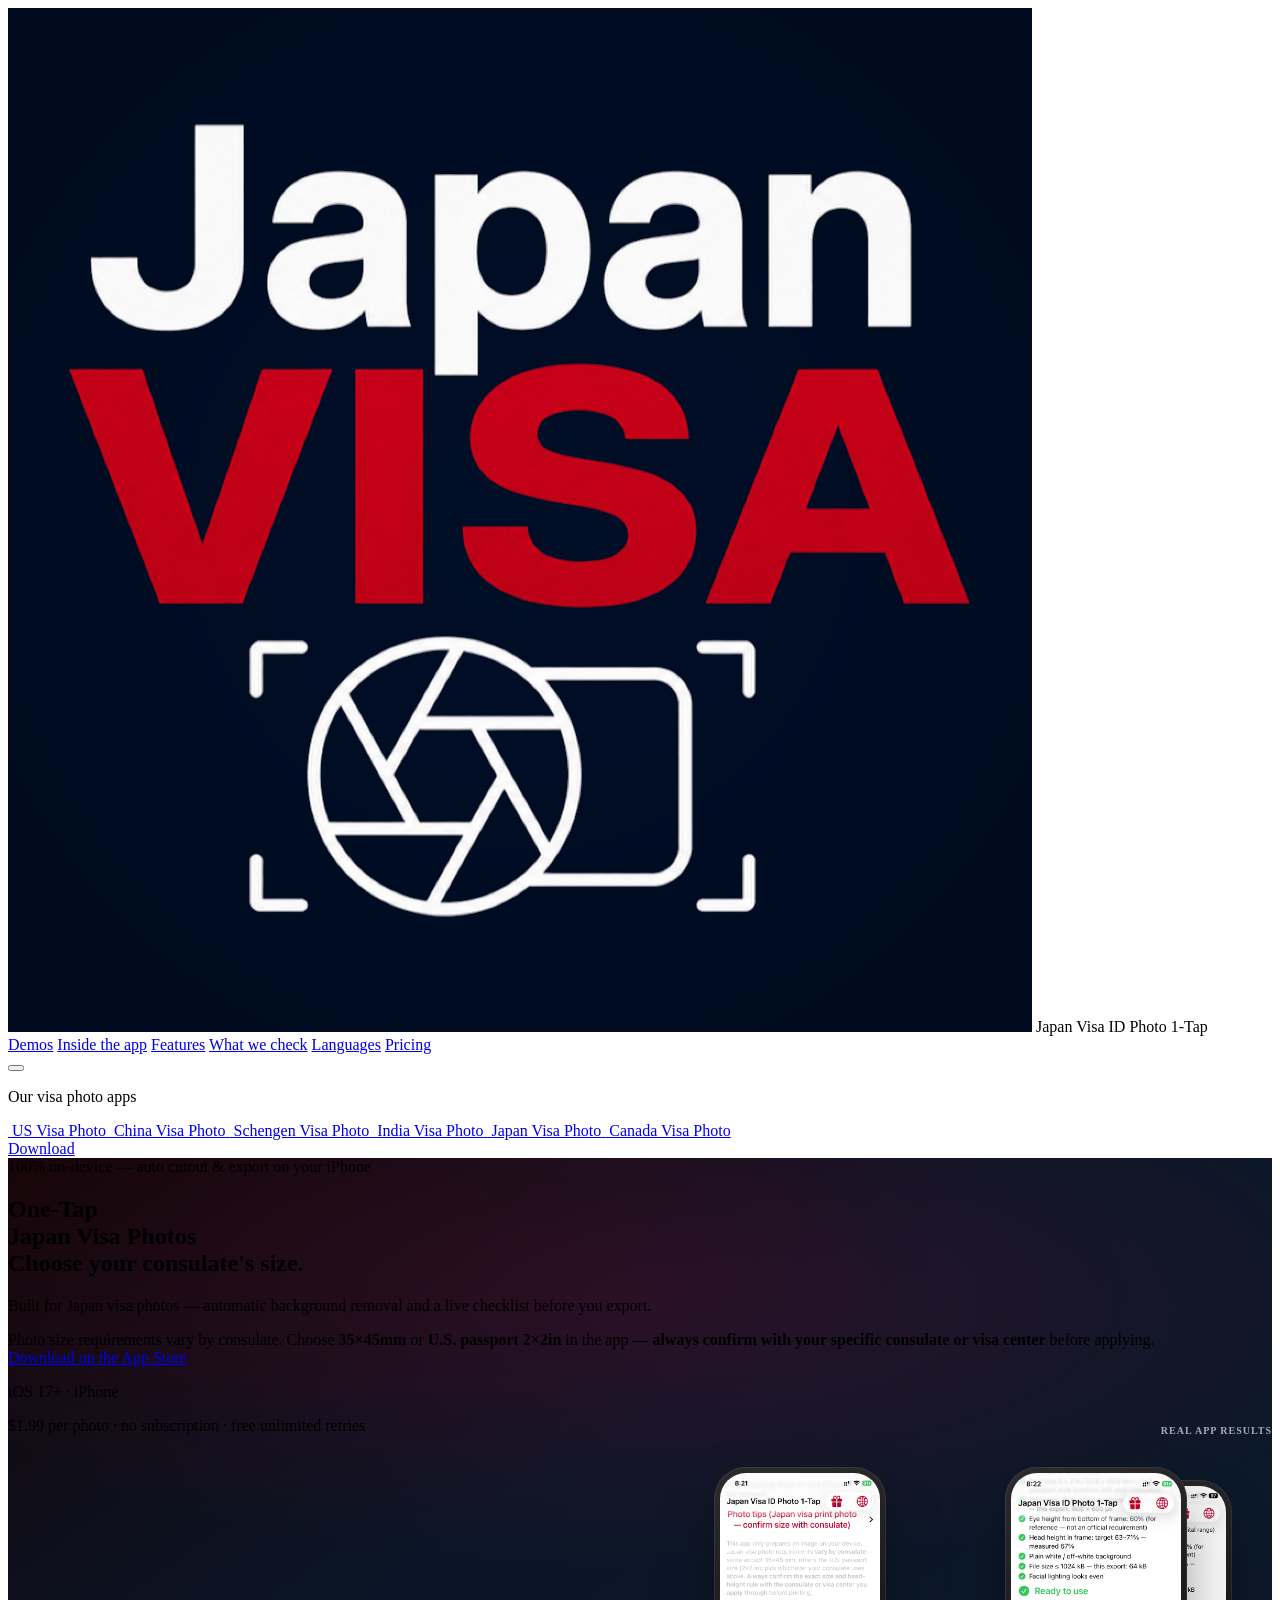
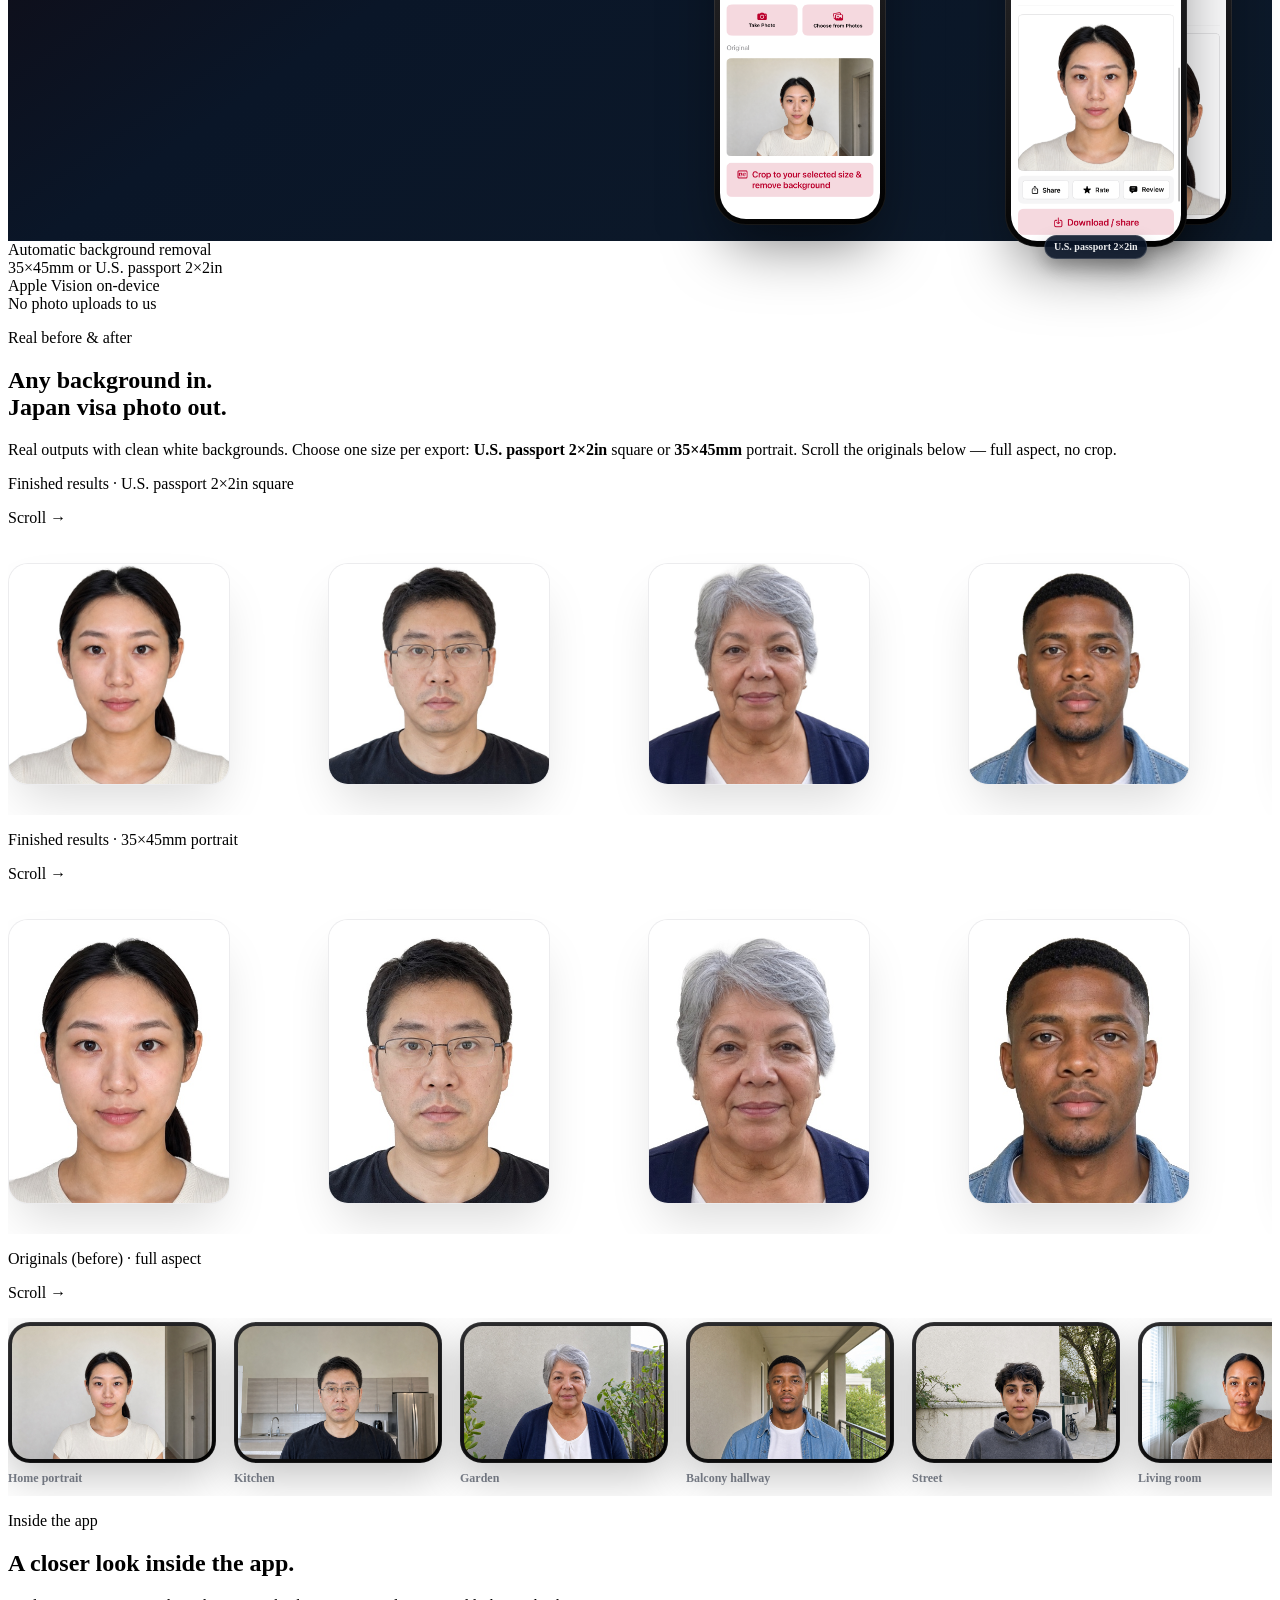
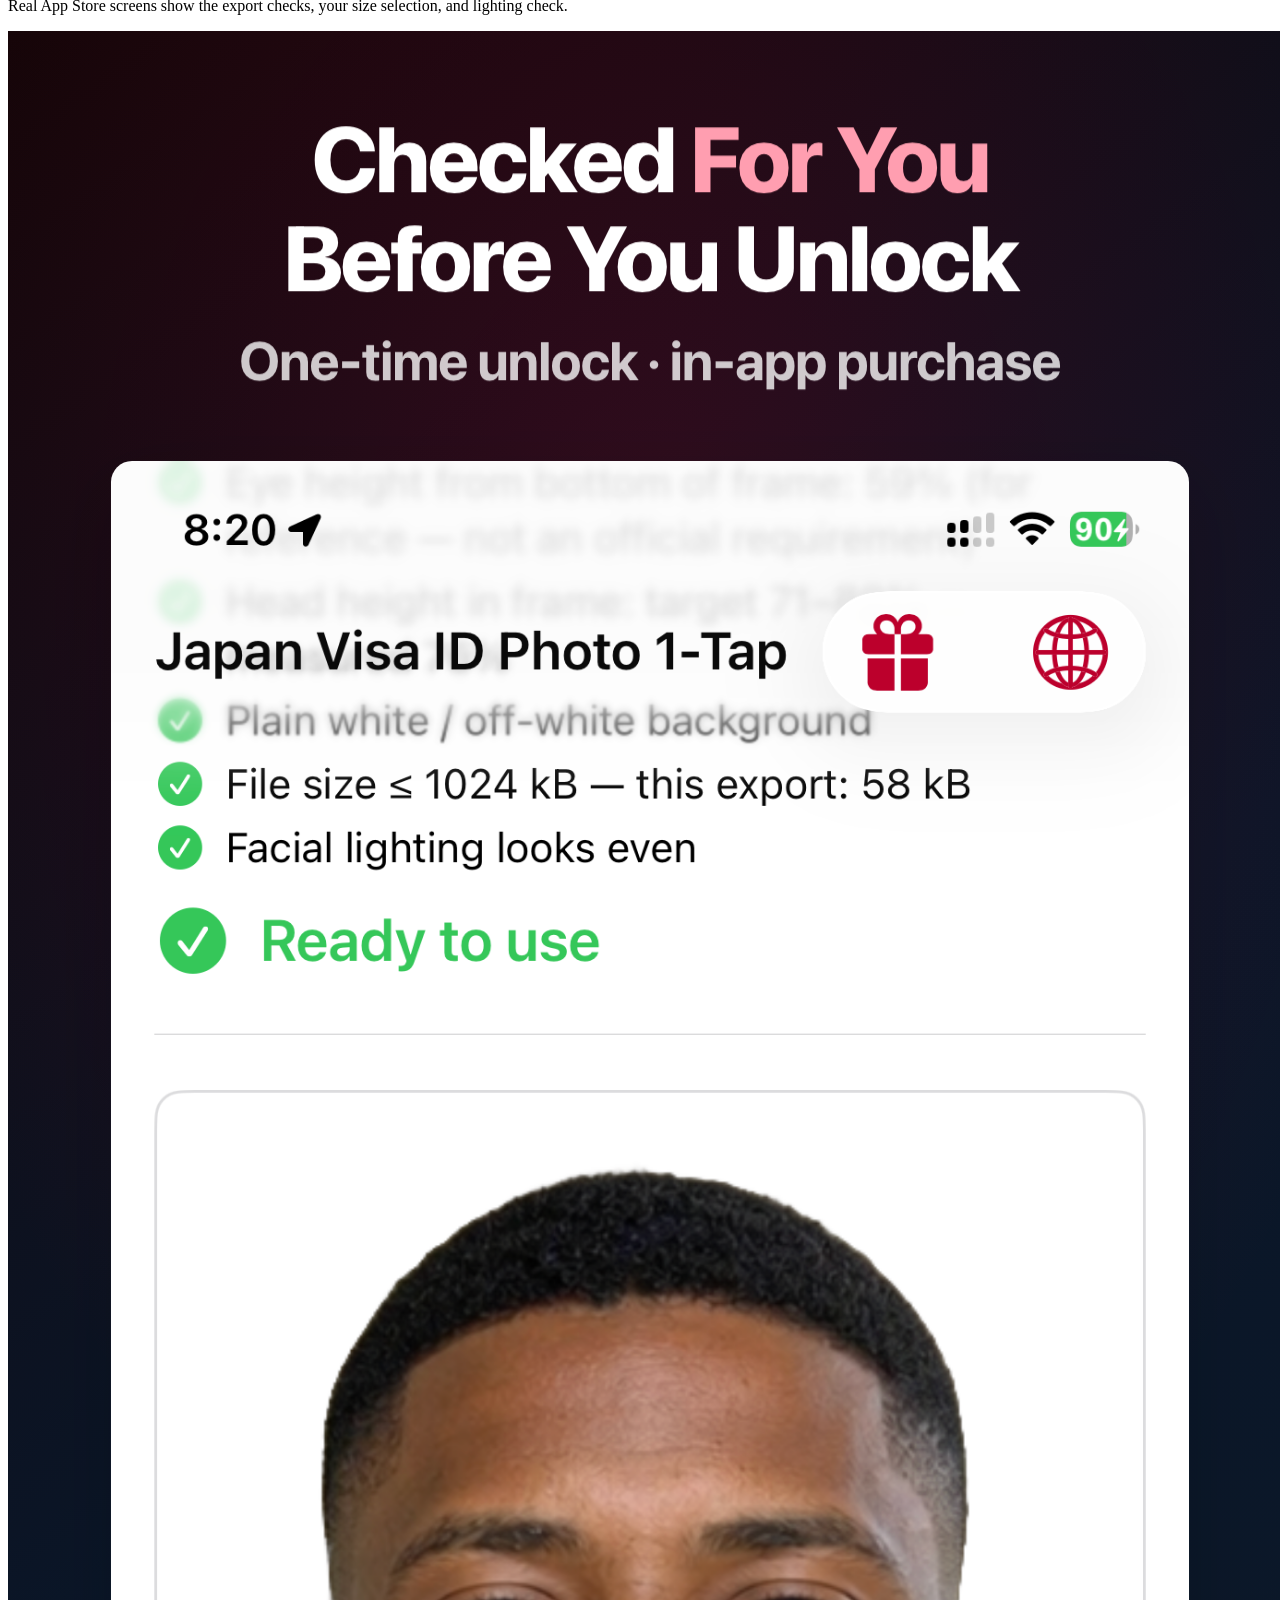
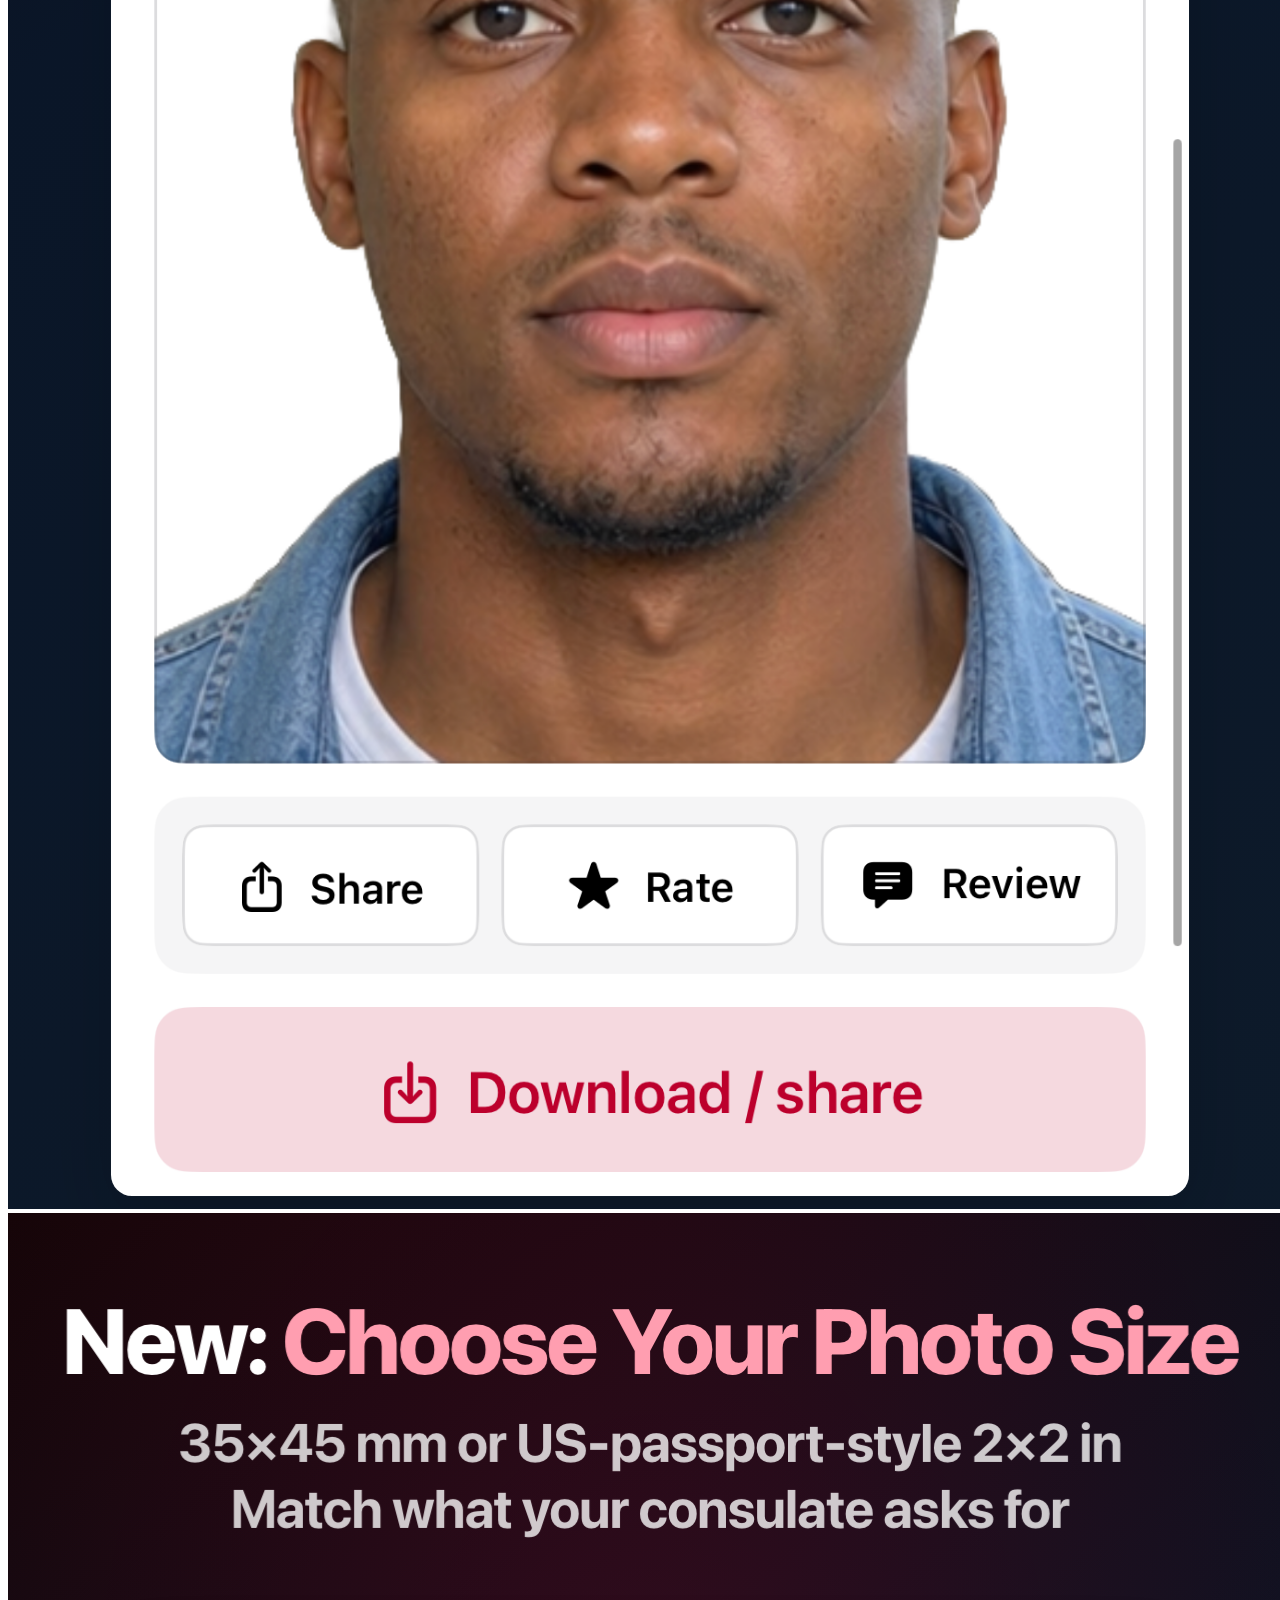
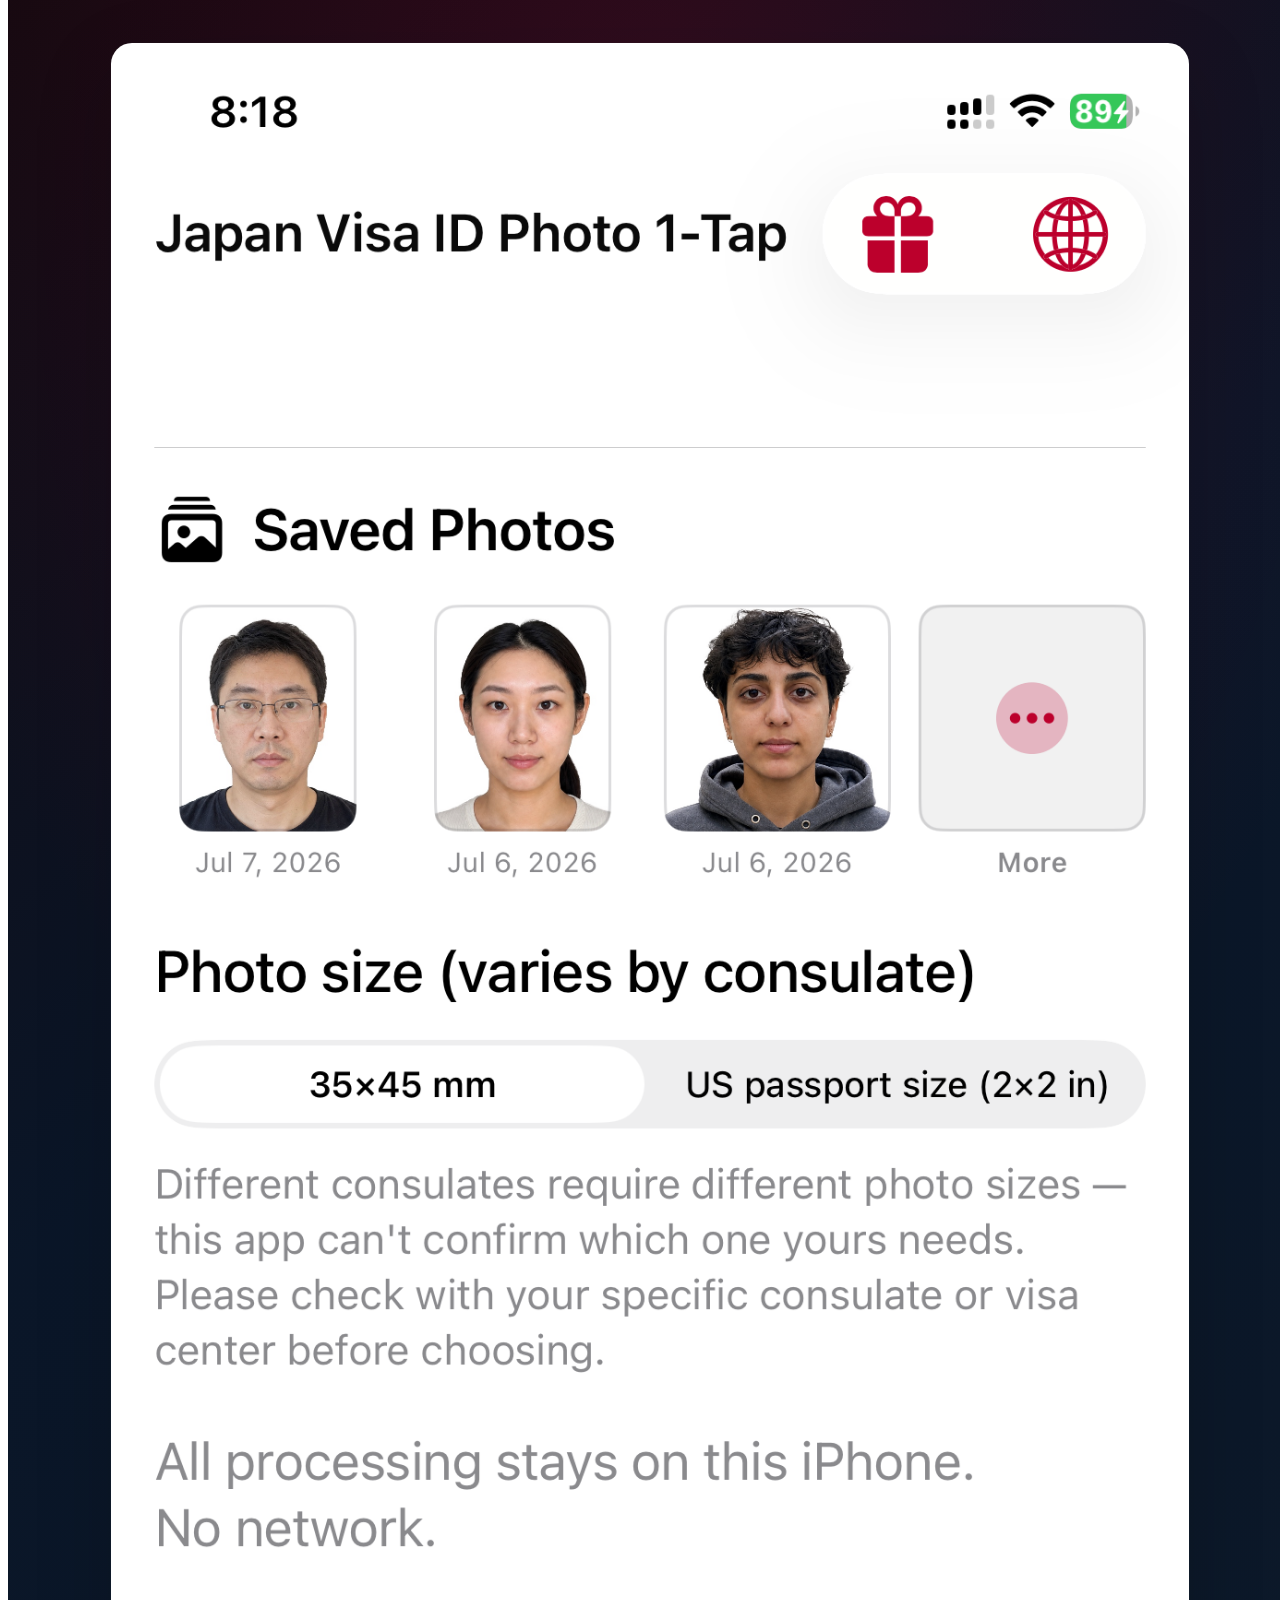
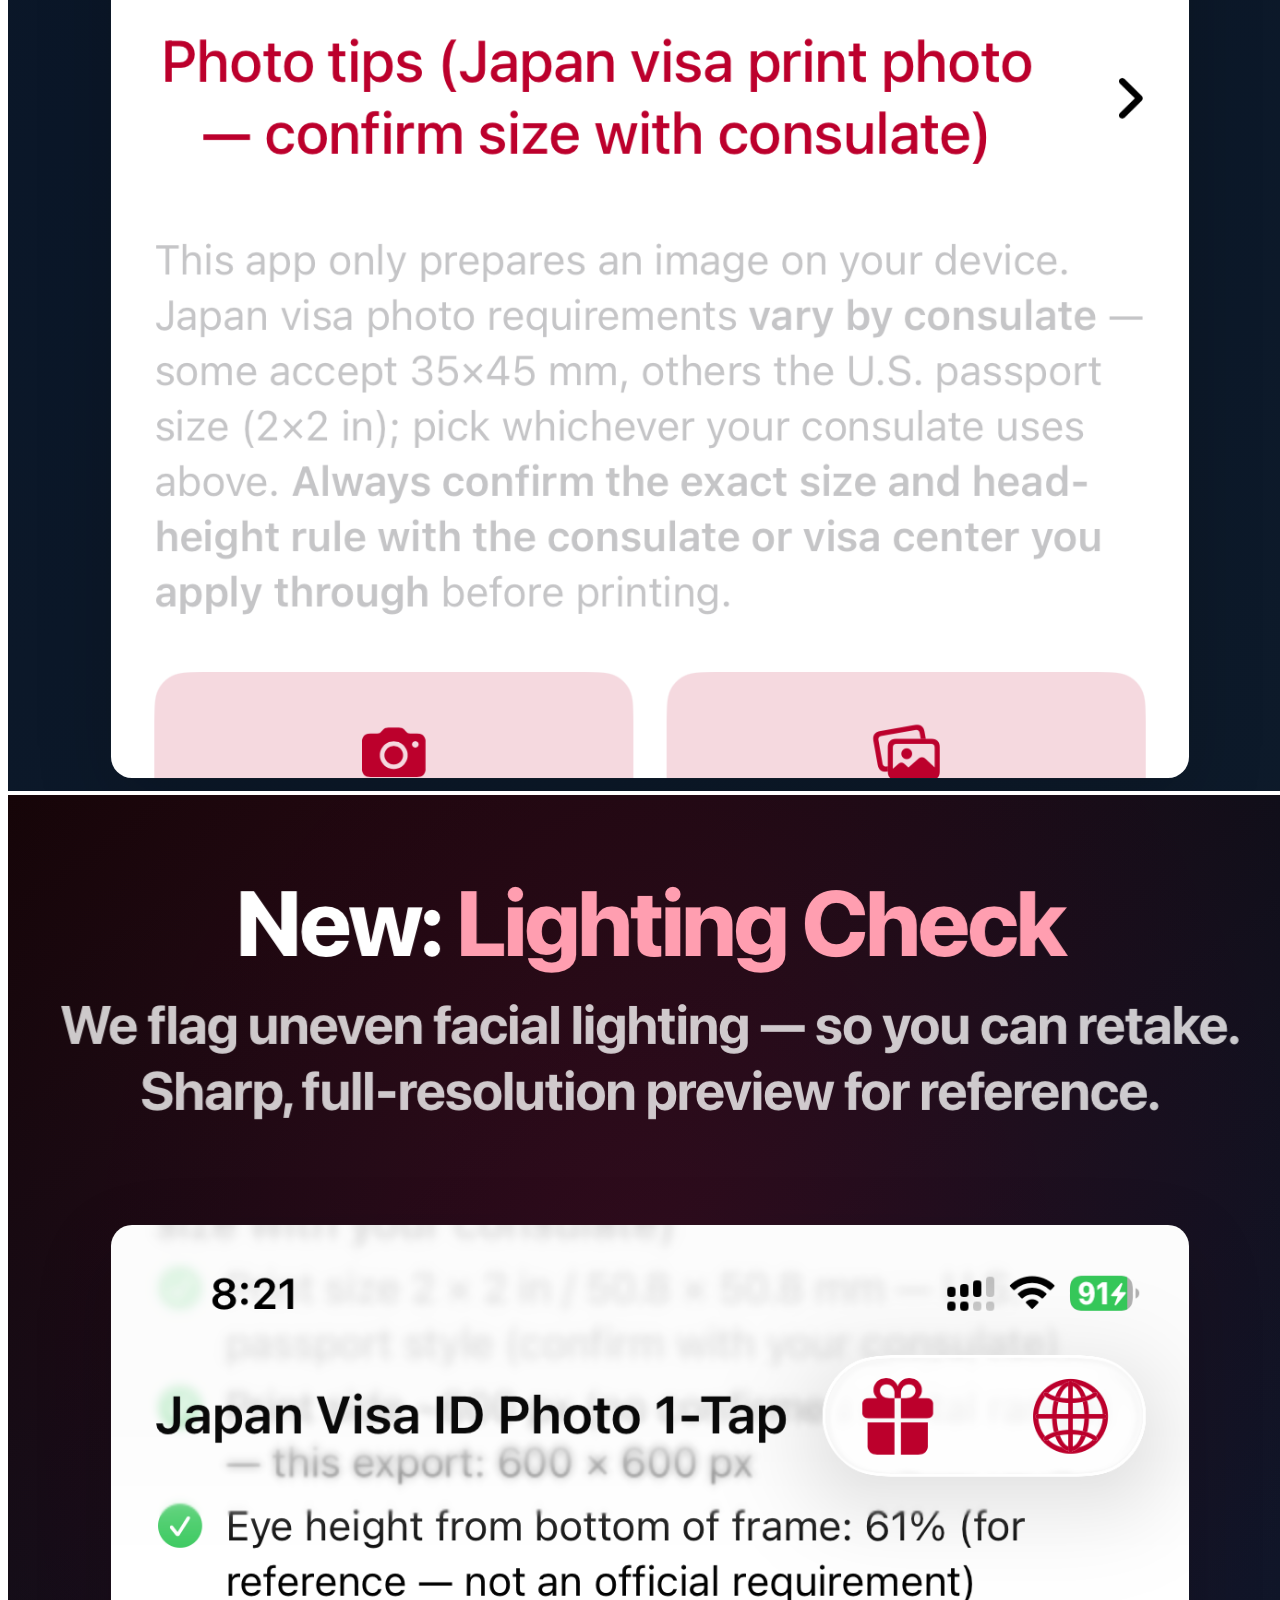
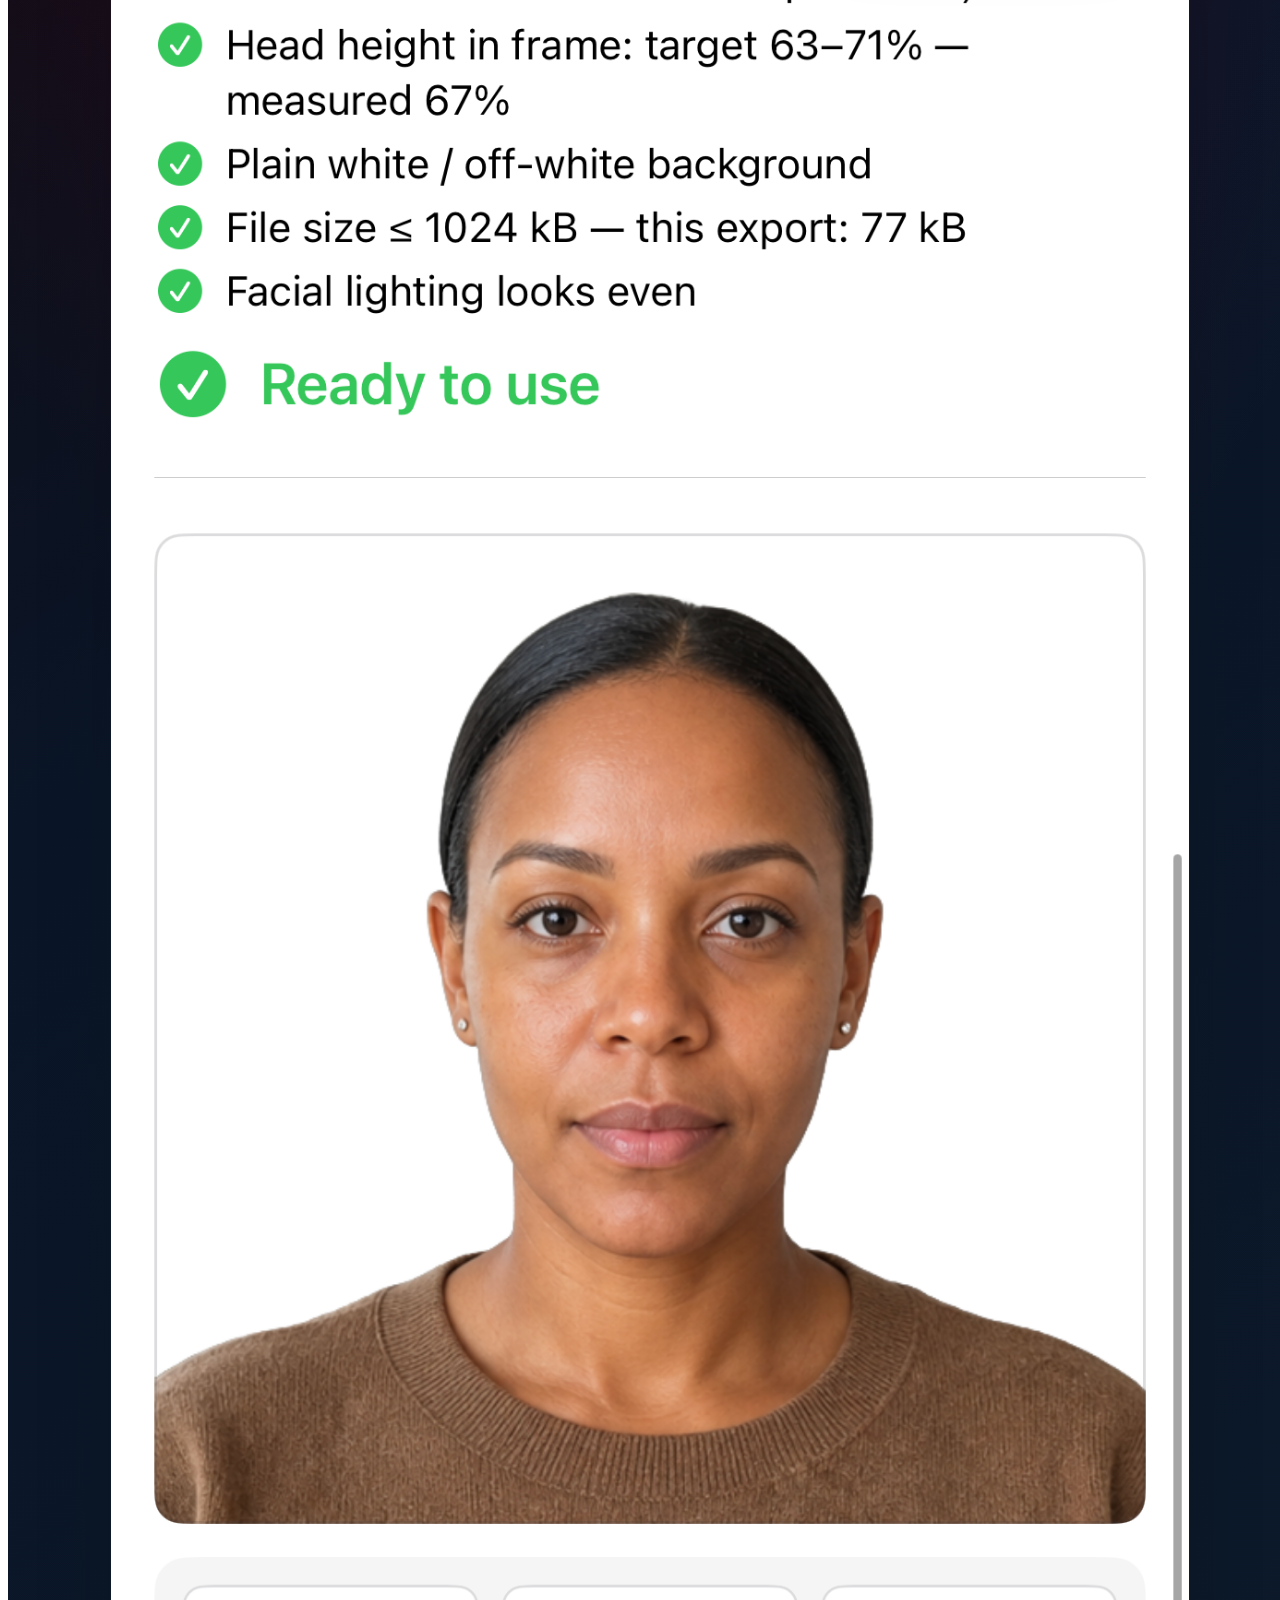
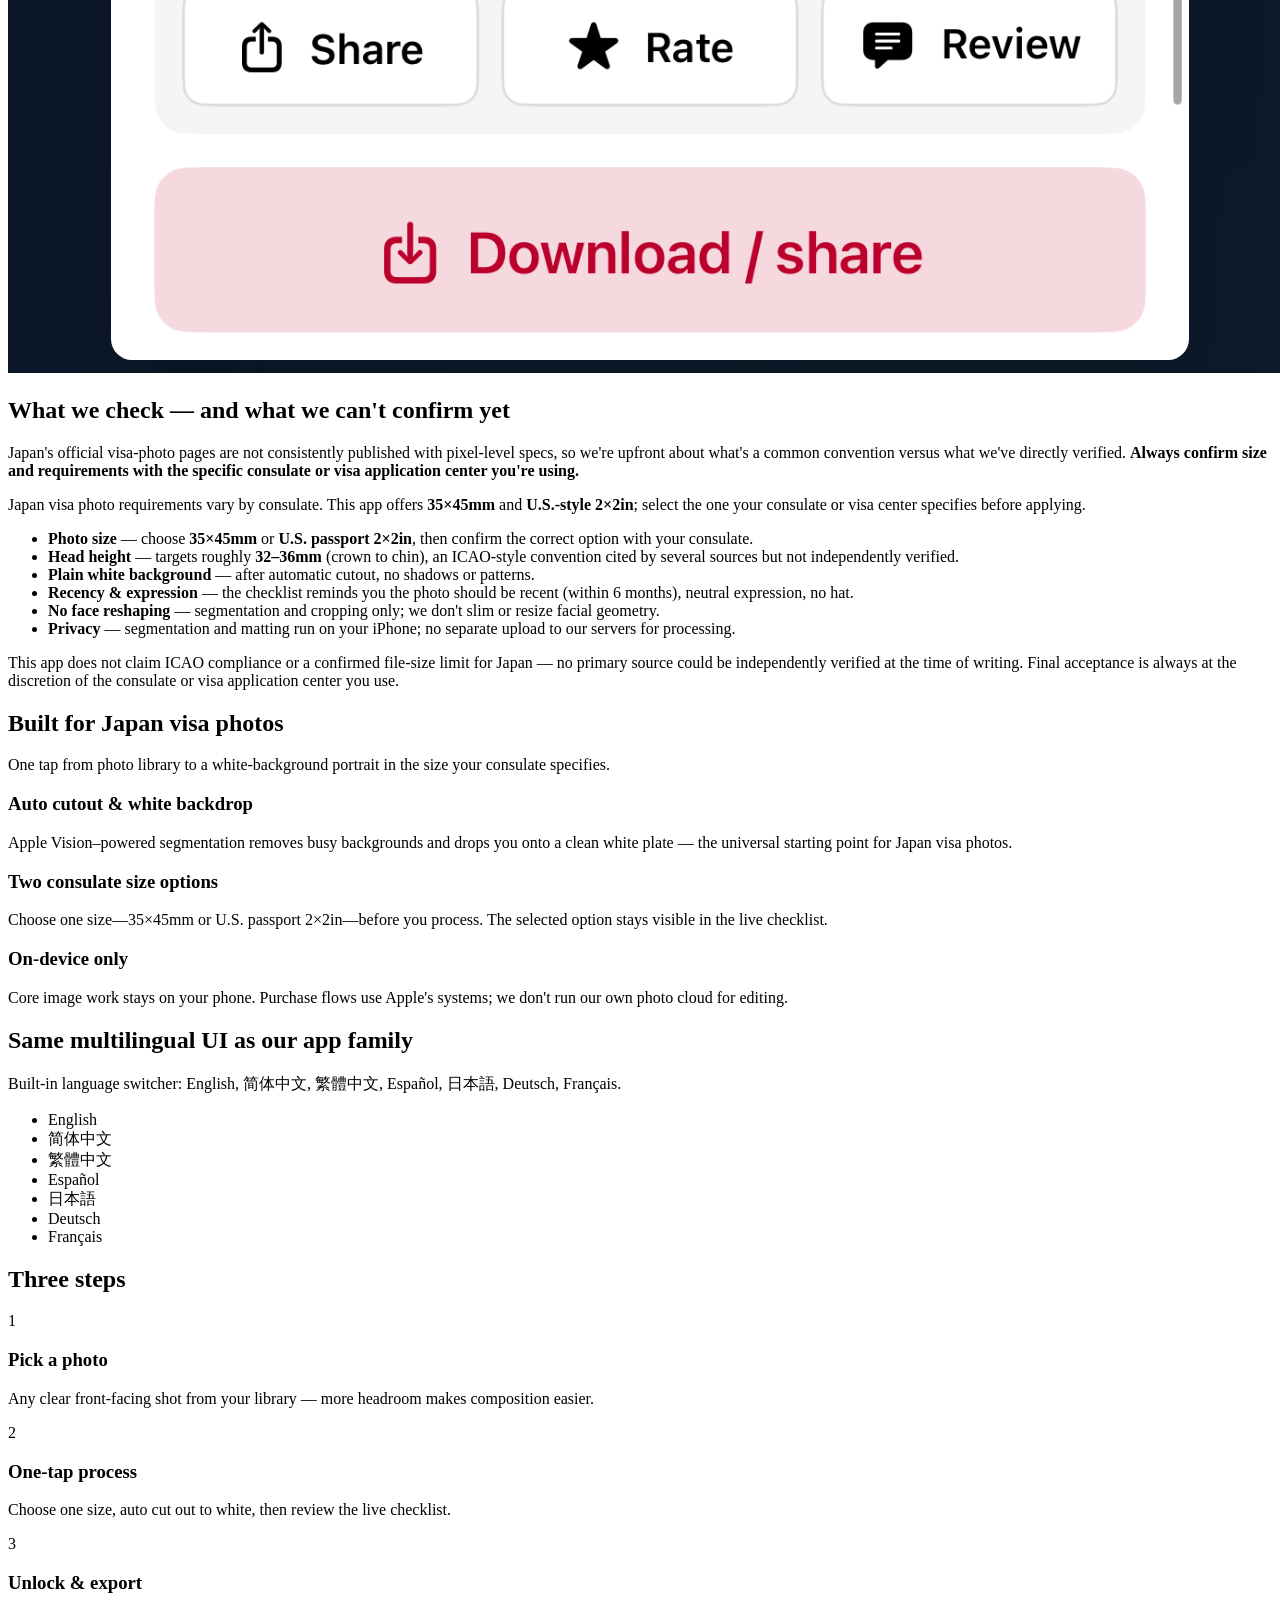
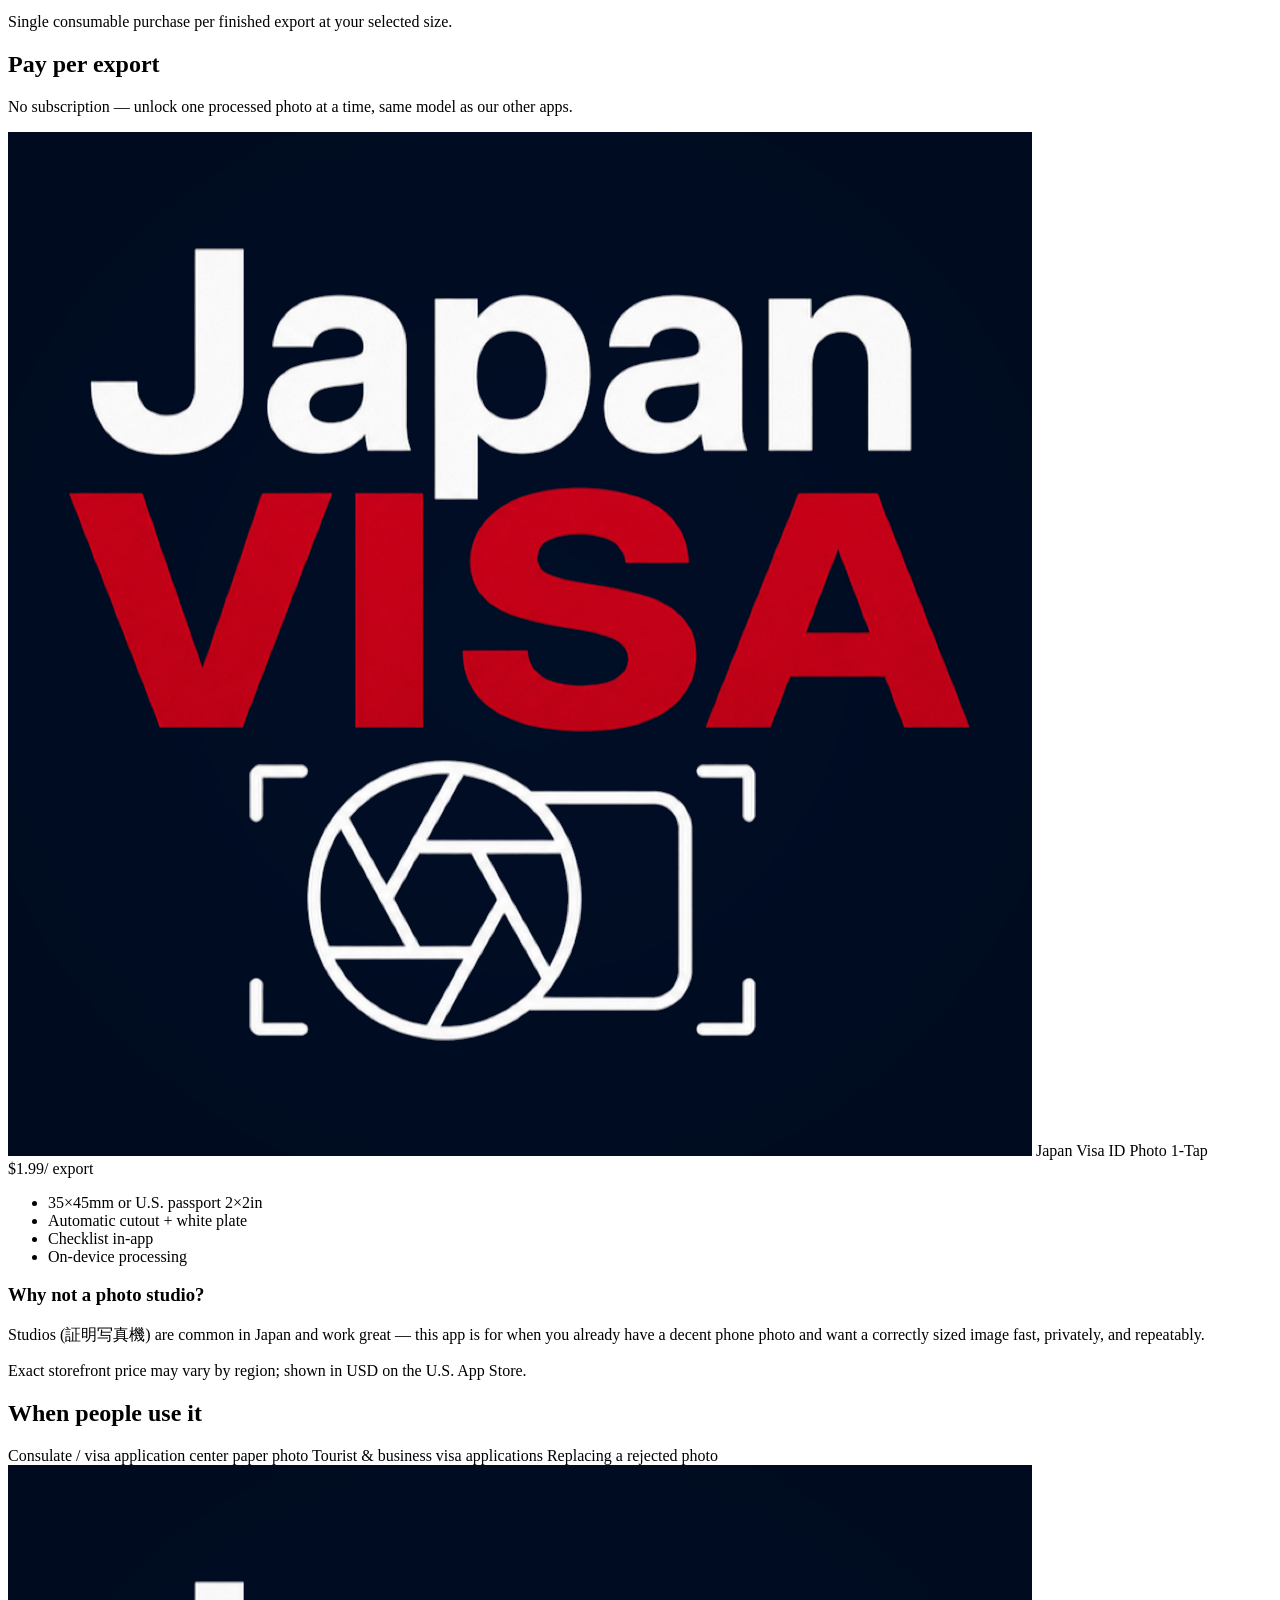
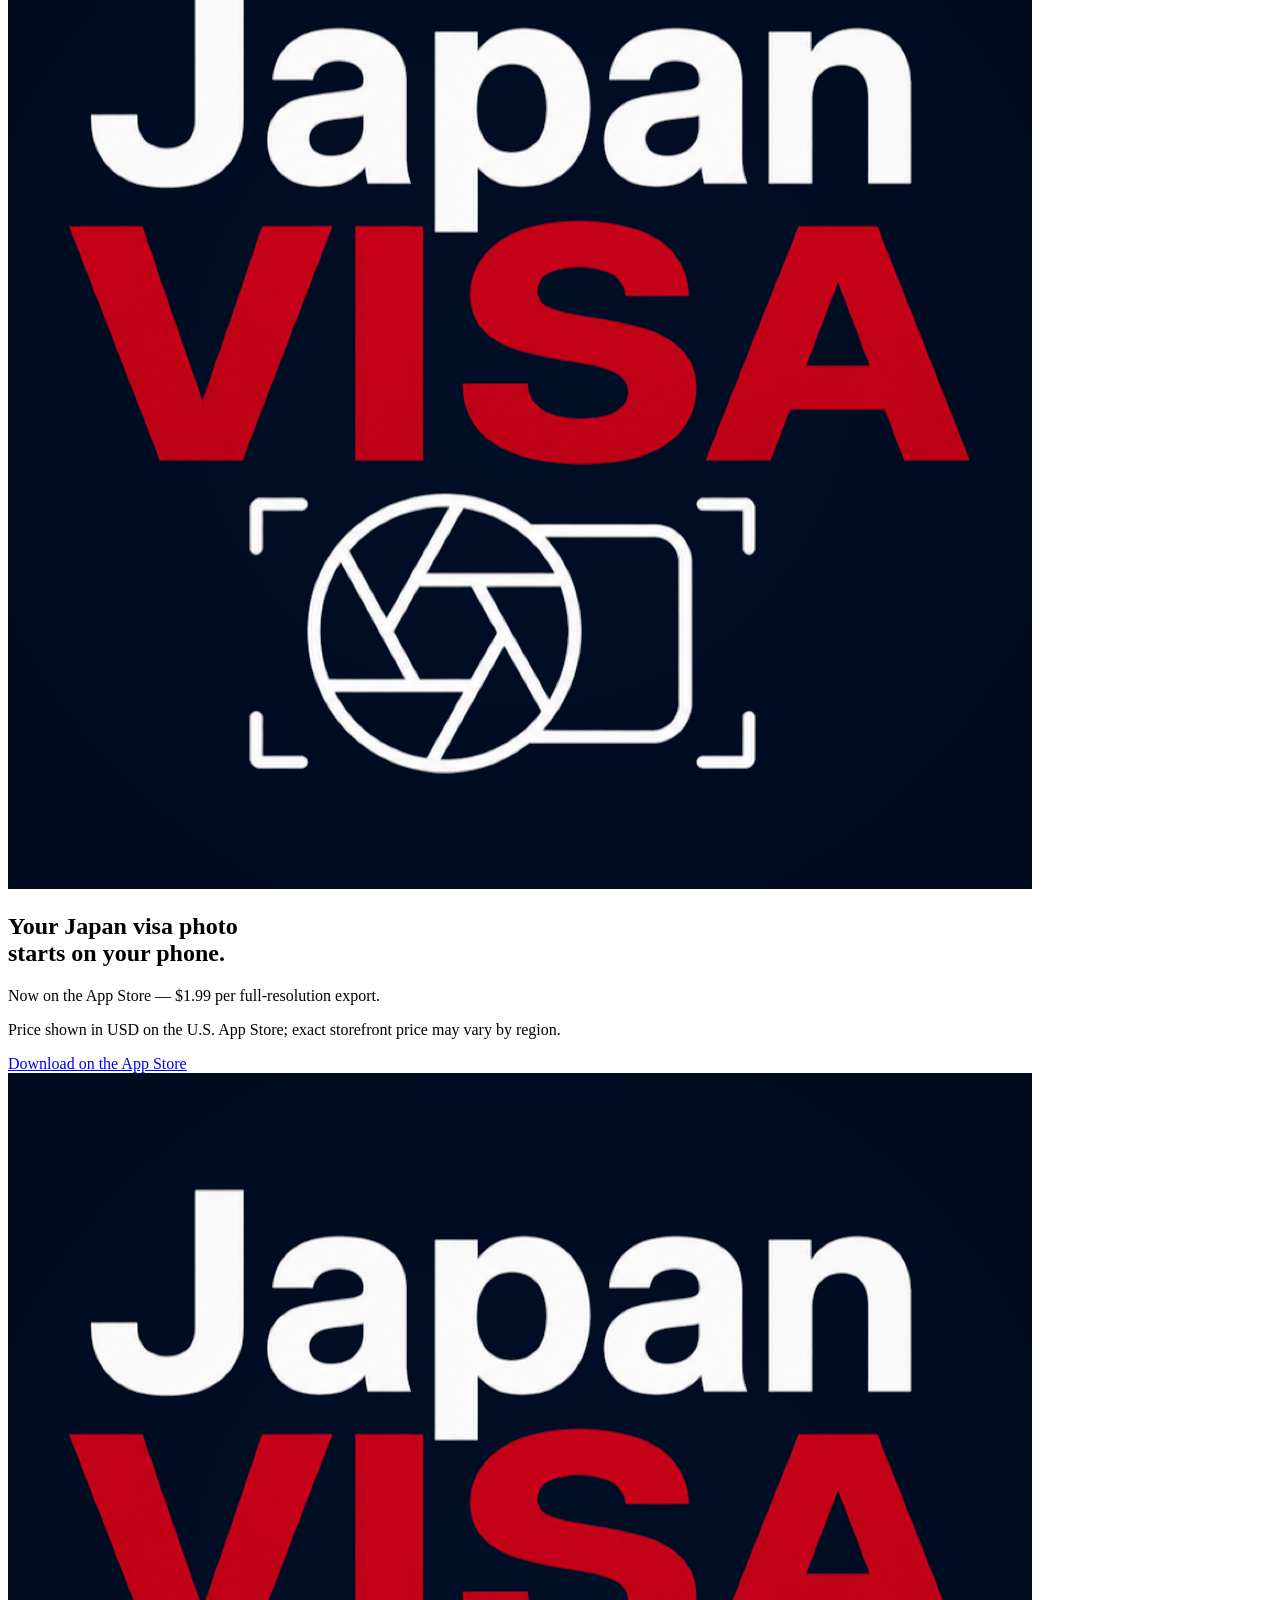
==== commit bdd37316: "Remove the UK and Vietnam app entries (iOS product line paused) Co-Authored-By: Claude Opus 5.5 <nor" ====
--- a/index.html
+++ b/index.html
@@ -260,14 +260,6 @@
                 <img src="https://canada.visaphoto1tap.com/AppIcon.png" alt="" class="w-8 h-8 rounded-lg flex-shrink-0">
                 <span class="text-sm font-medium text-gray-800">Canada Visa Photo</span>
             </a>
-            <a href="https://uk.visaphoto1tap.com/" class="flex items-center gap-3 px-4 py-2.5 hover:bg-gray-50 transition">
-                <img src="https://uk.visaphoto1tap.com/AppIcon.png" alt="" class="w-8 h-8 rounded-lg flex-shrink-0">
-                <span class="text-sm font-medium text-gray-800">UK Visa Photo</span>
-            </a>
-            <a href="https://vietnam.visaphoto1tap.com/" class="flex items-center gap-3 px-4 py-2.5 hover:bg-gray-50 transition">
-                <img src="https://vietnam.visaphoto1tap.com/AppIcon.png" alt="" class="w-8 h-8 rounded-lg flex-shrink-0">
-                <span class="text-sm font-medium text-gray-800">Vietnam Visa Photo</span>
-            </a>
             </div>
         </div>
         <a href="https://apps.apple.com/app/id6787615980" target="_blank" rel="noopener noreferrer" class="bg-brand text-white px-4 py-1.5 rounded-full text-sm font-medium hover:bg-brand-dark transition">Download</a>
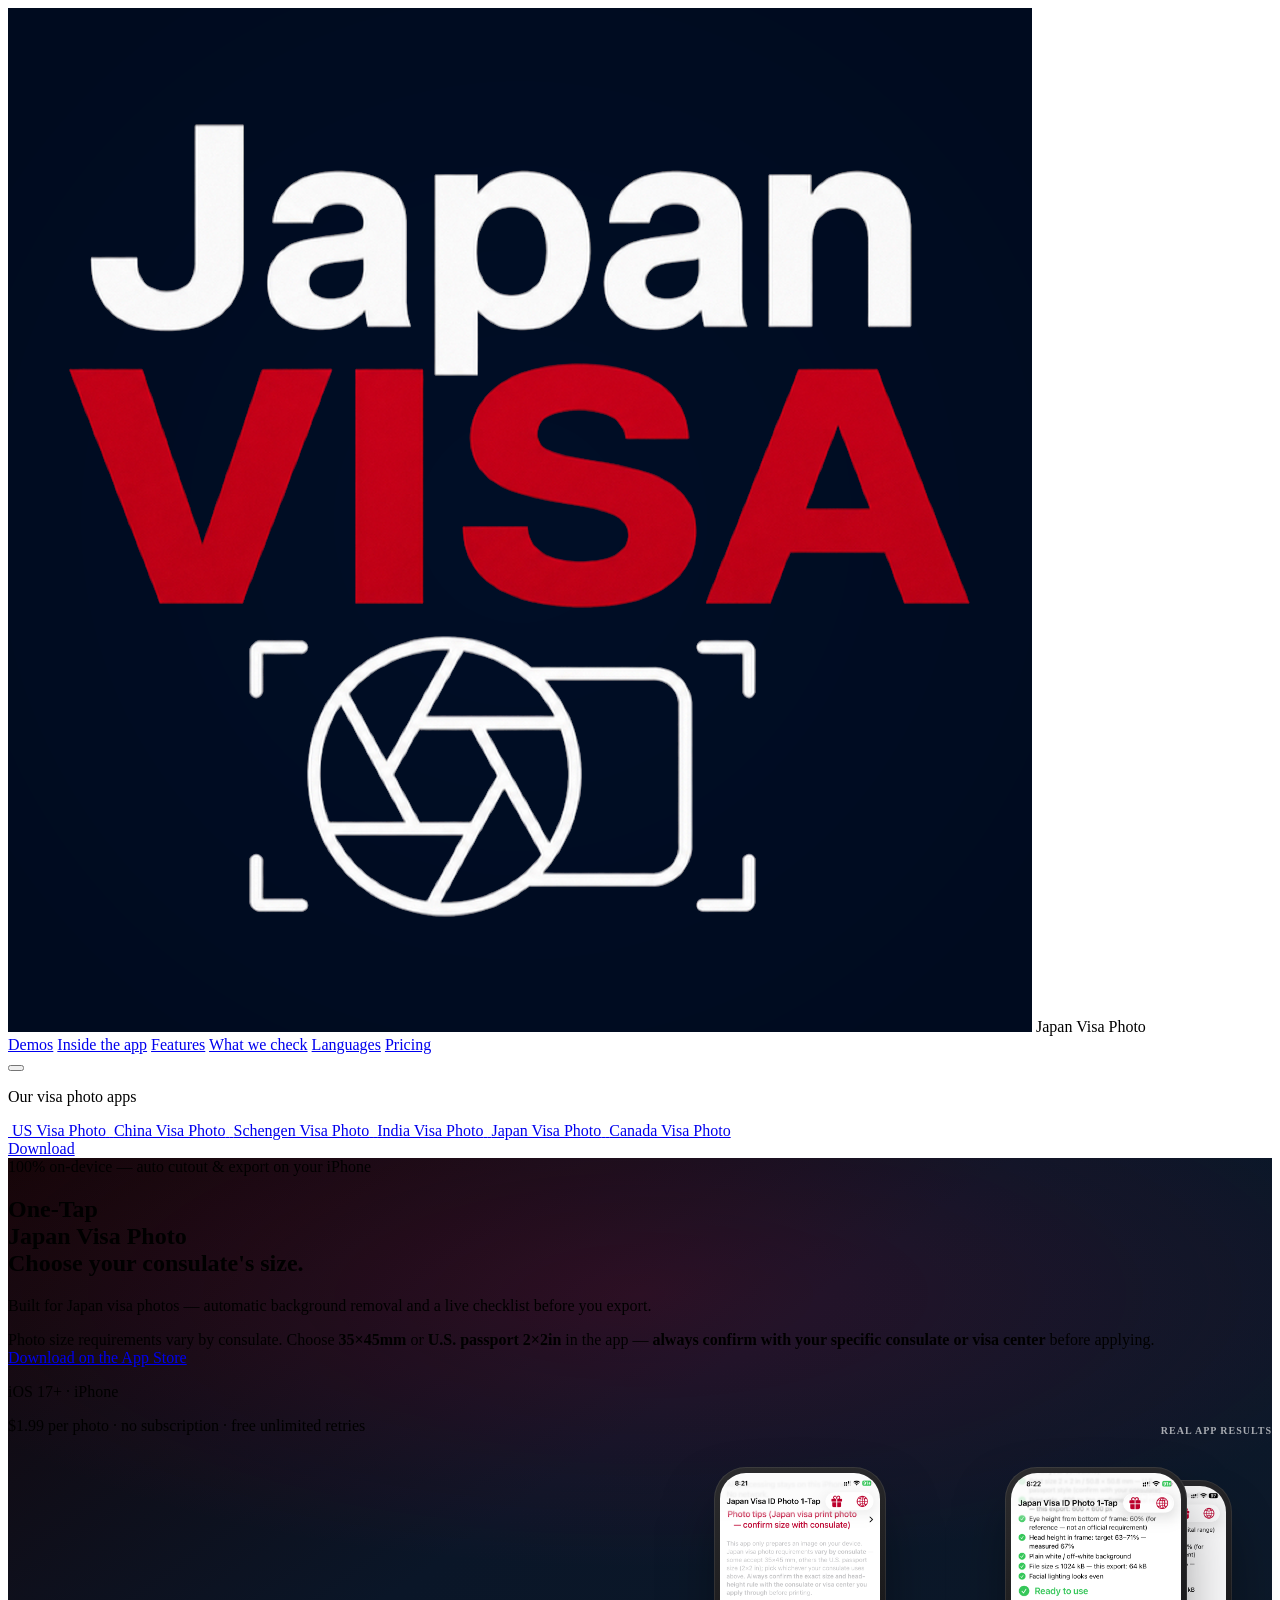
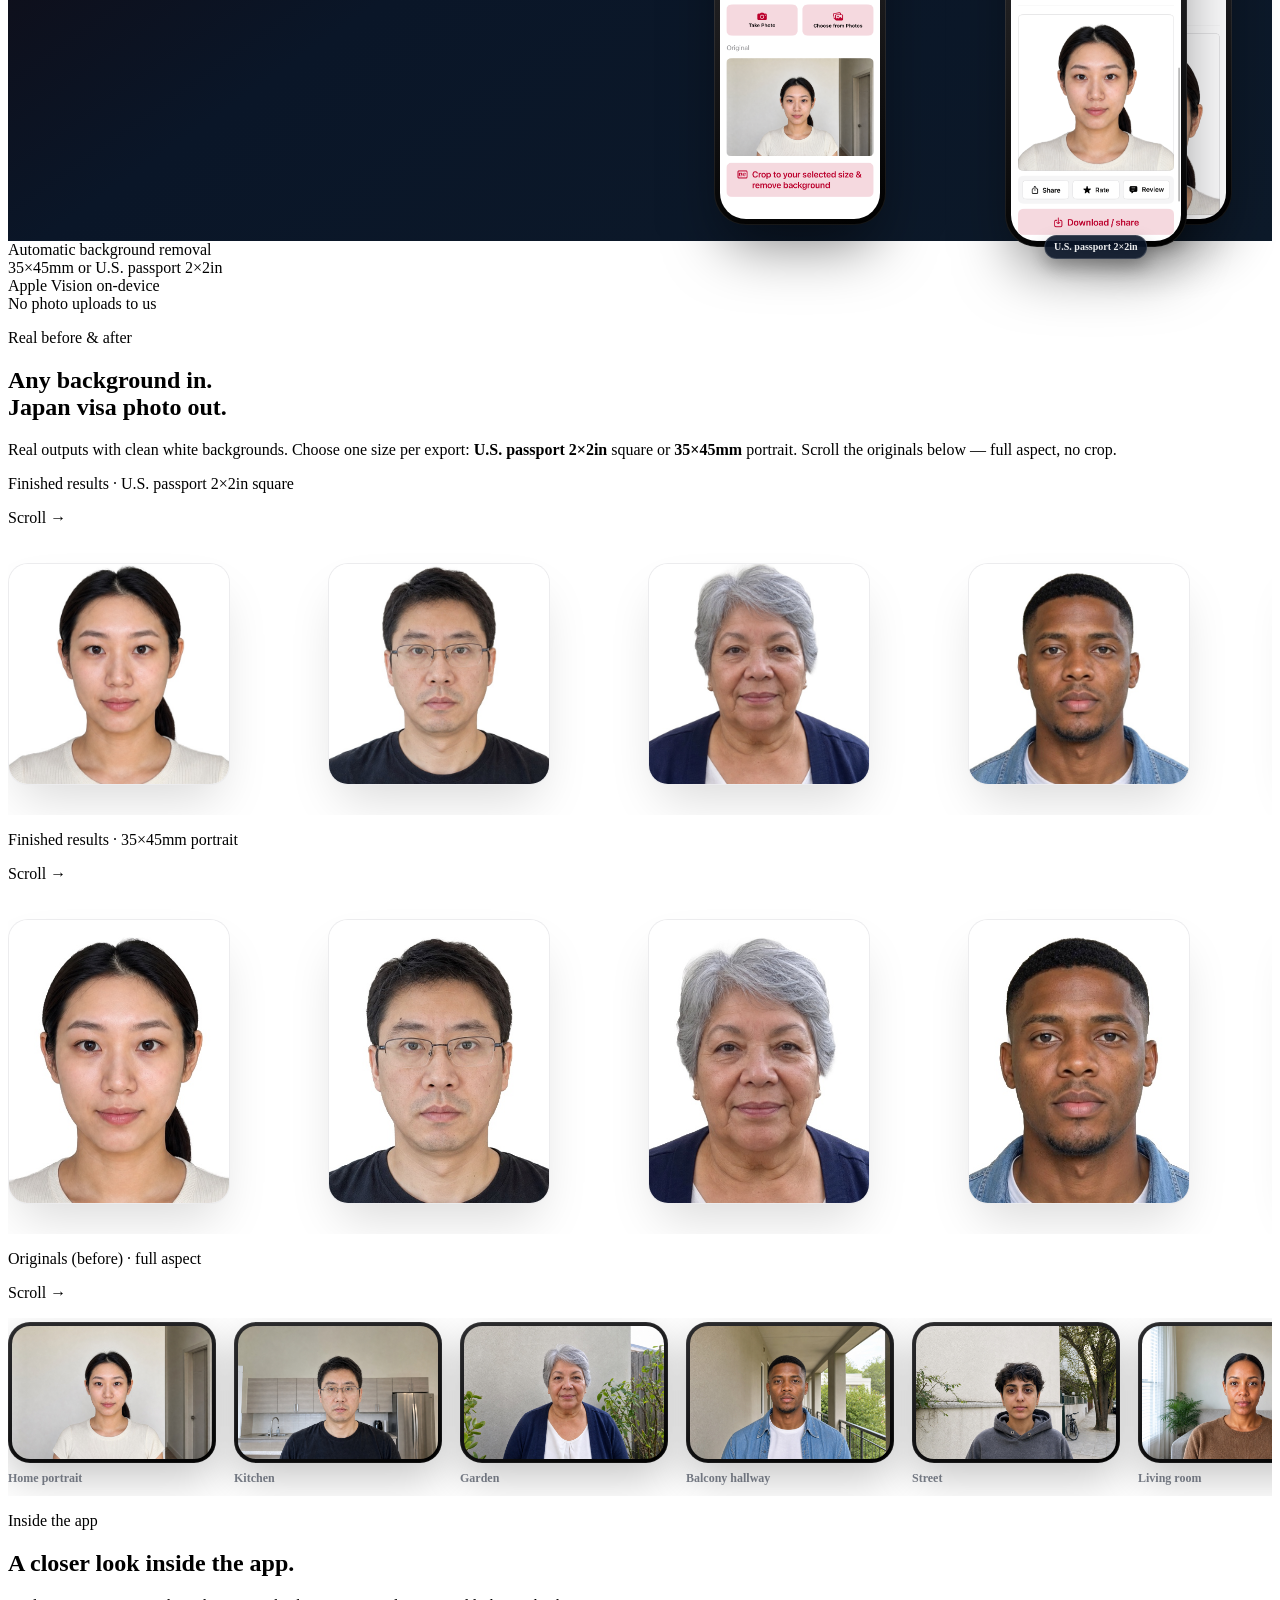
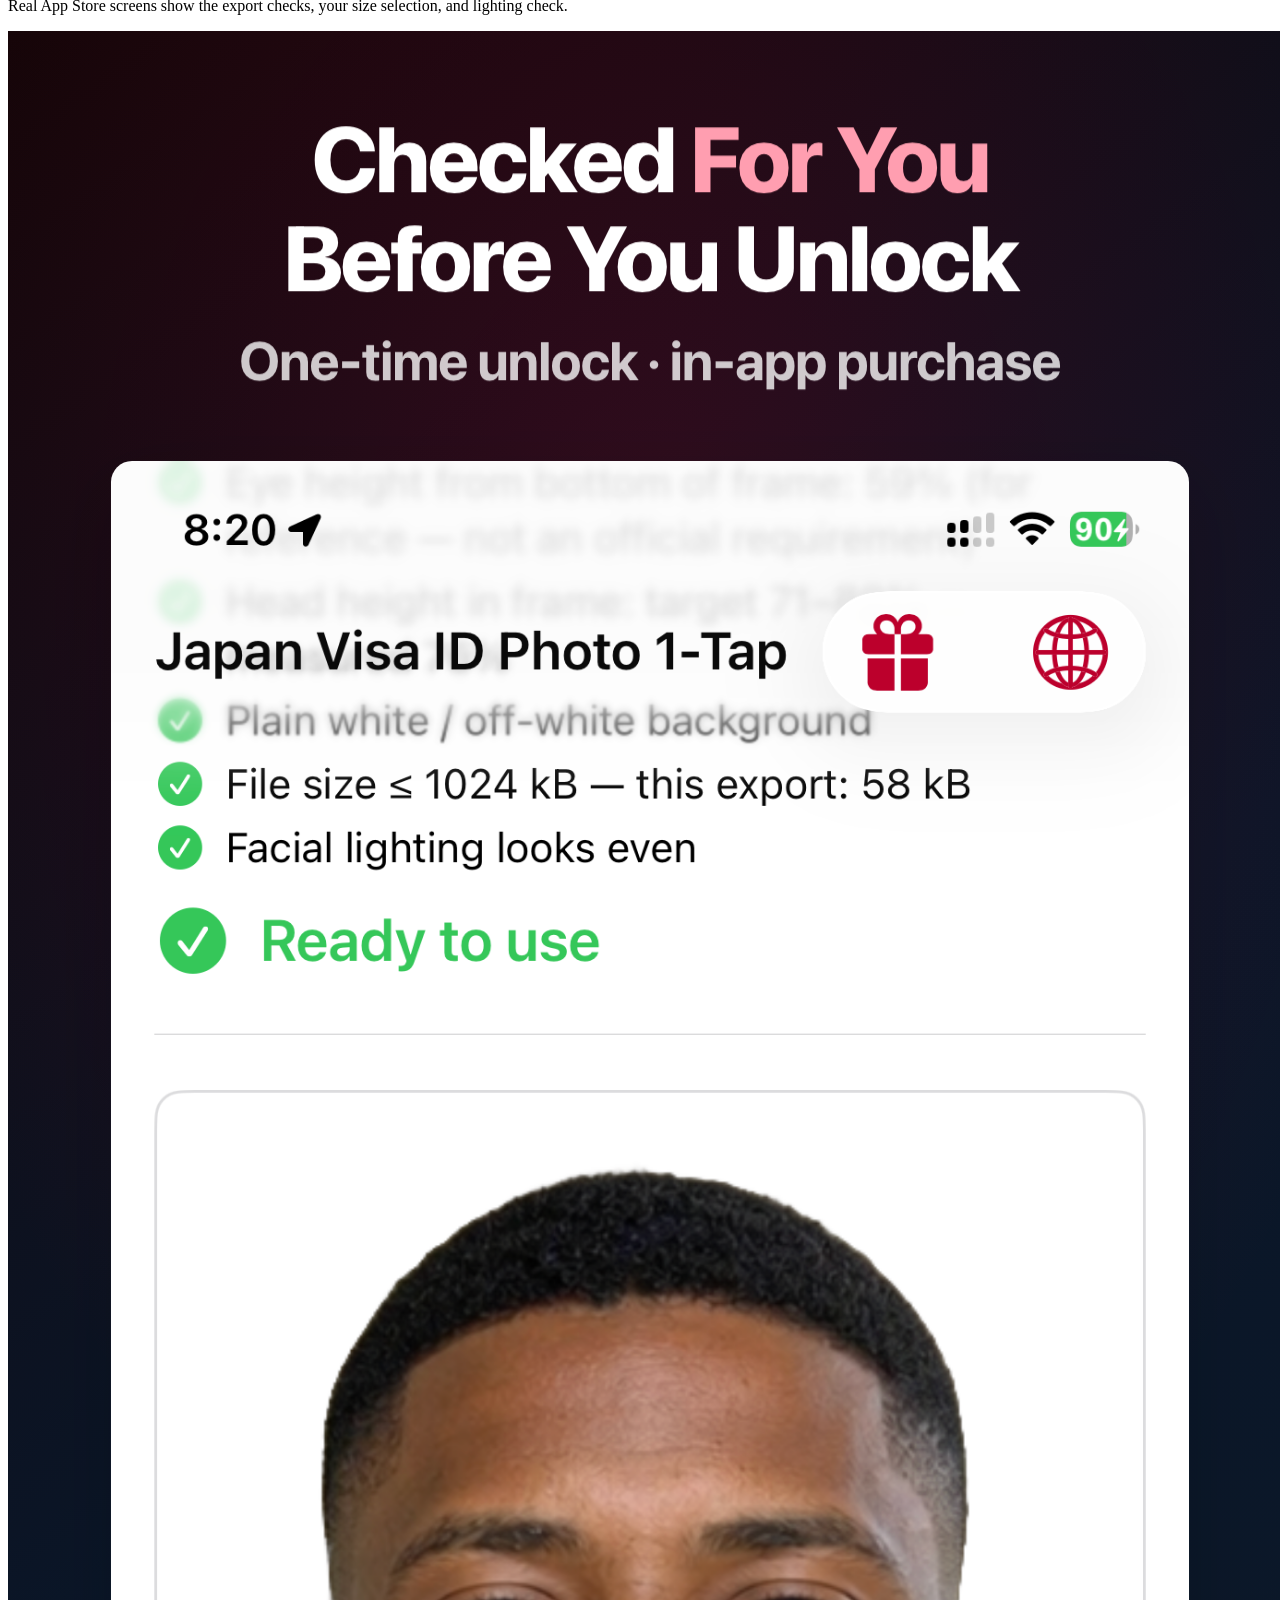
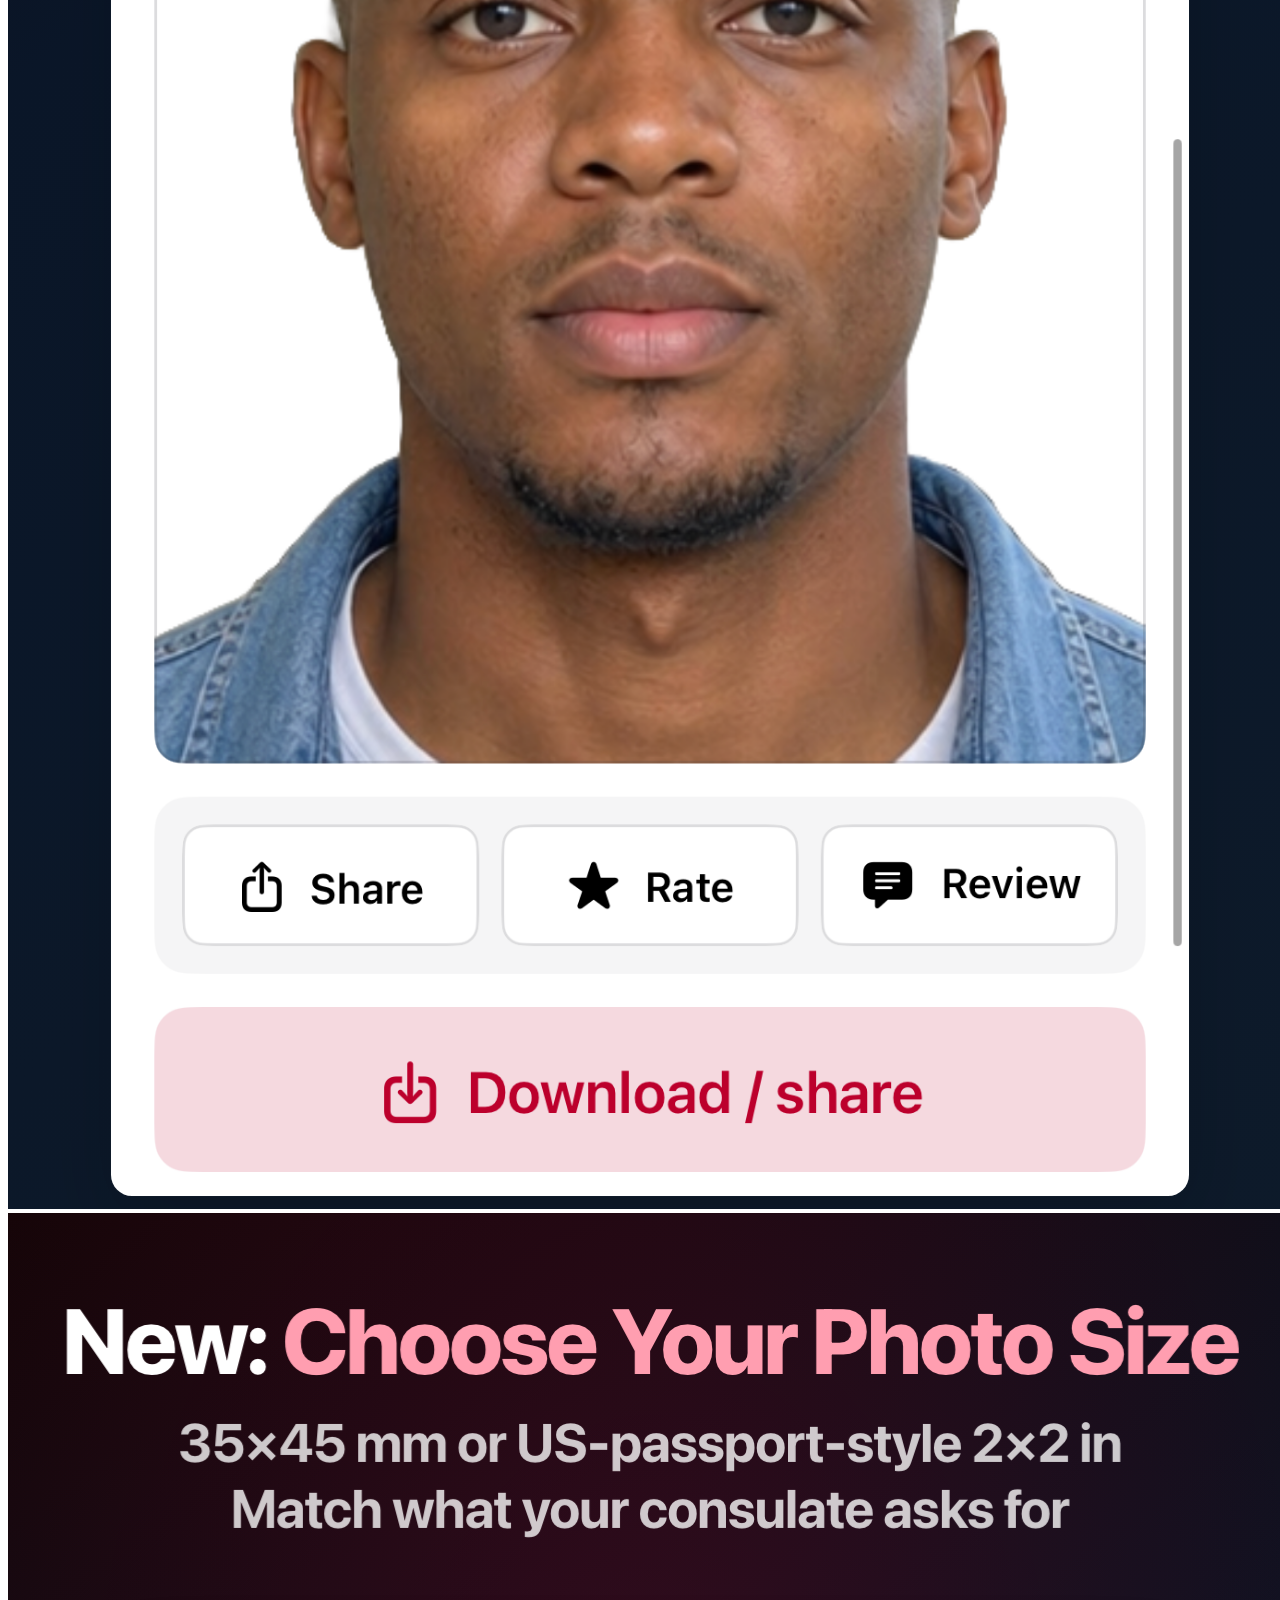
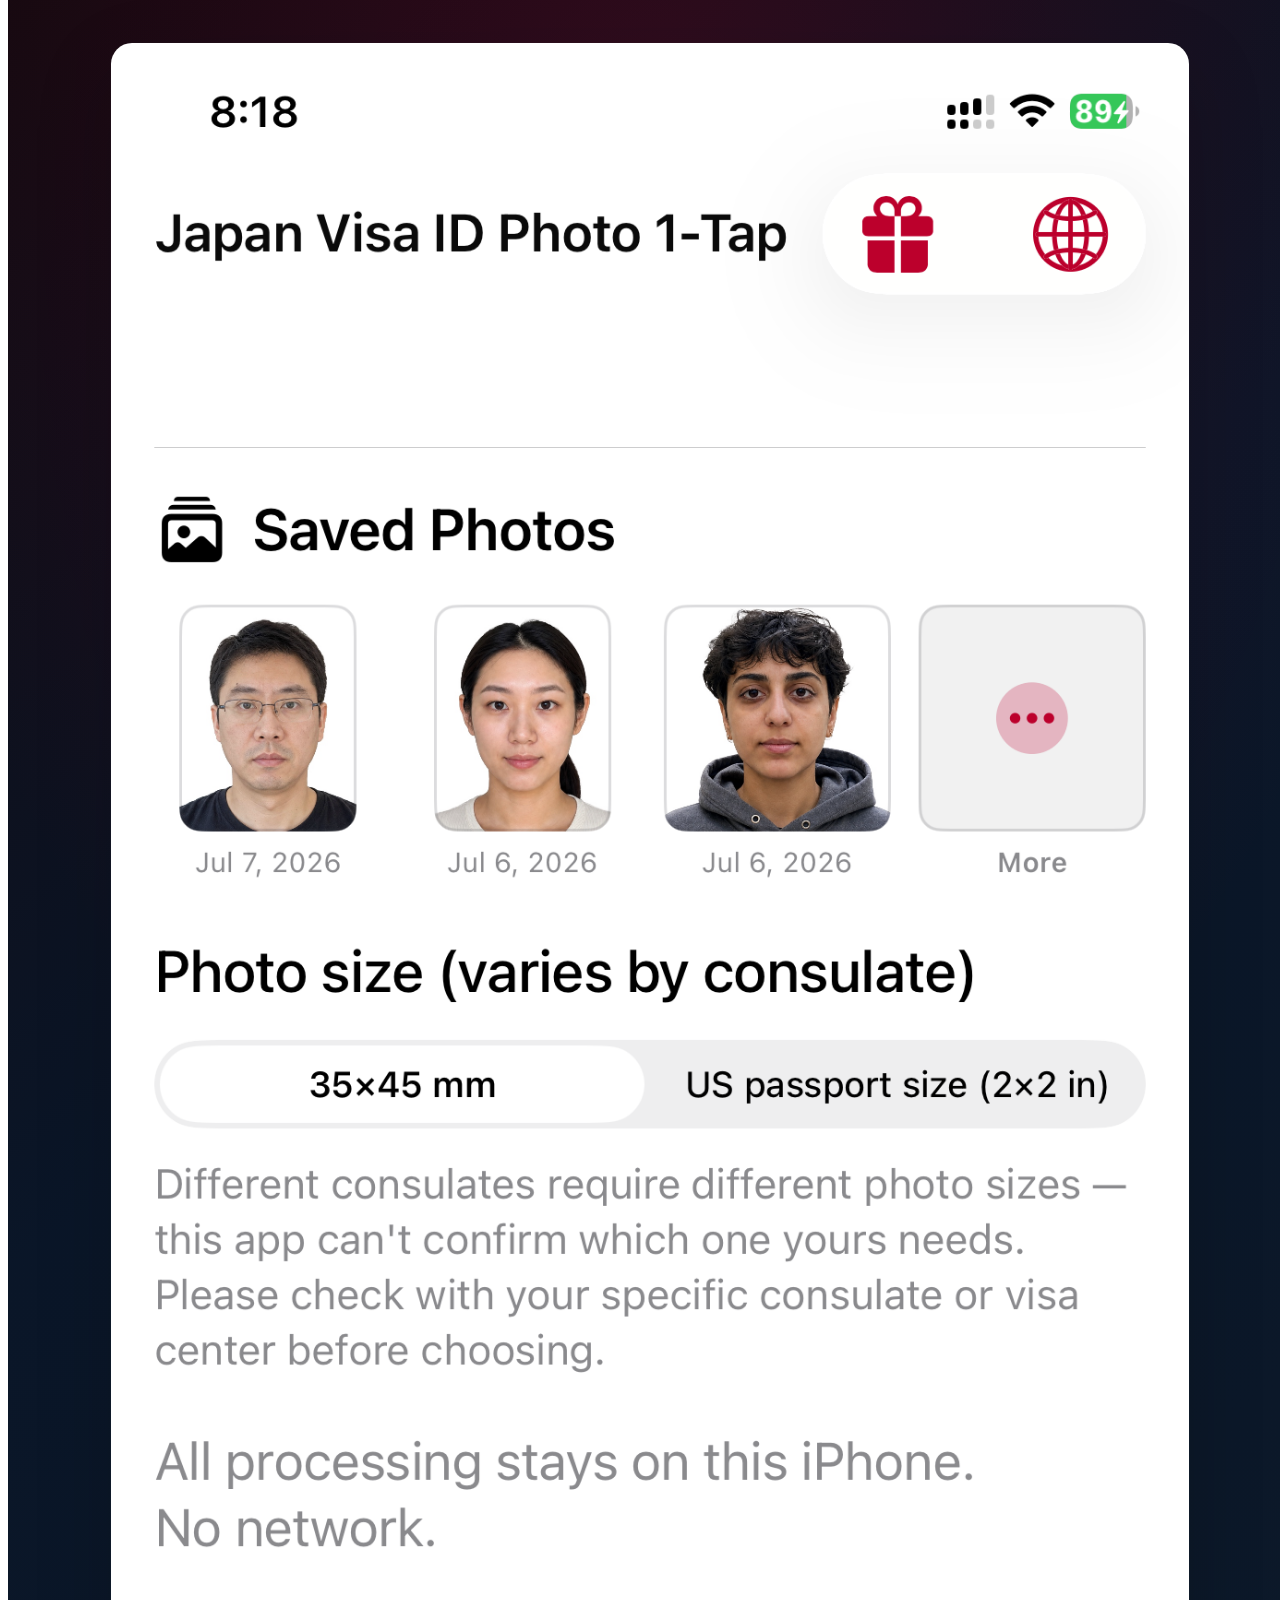
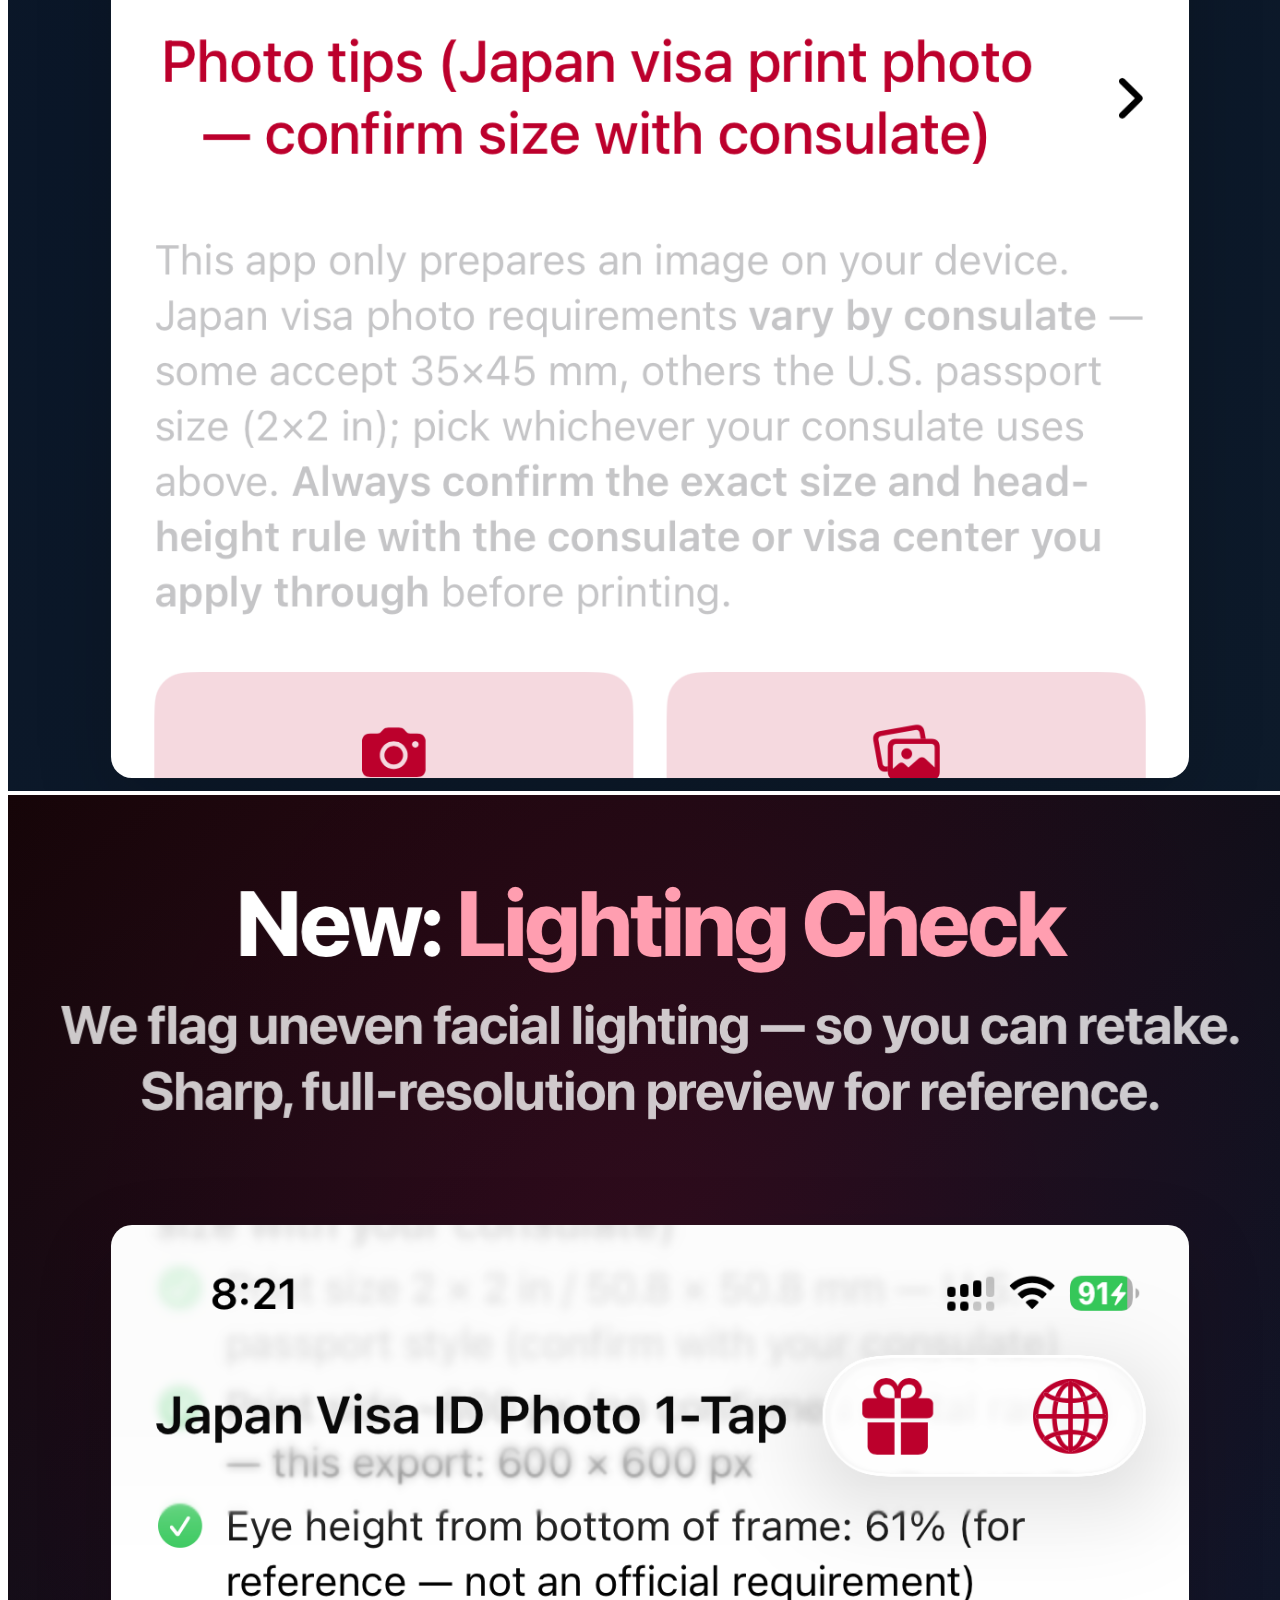
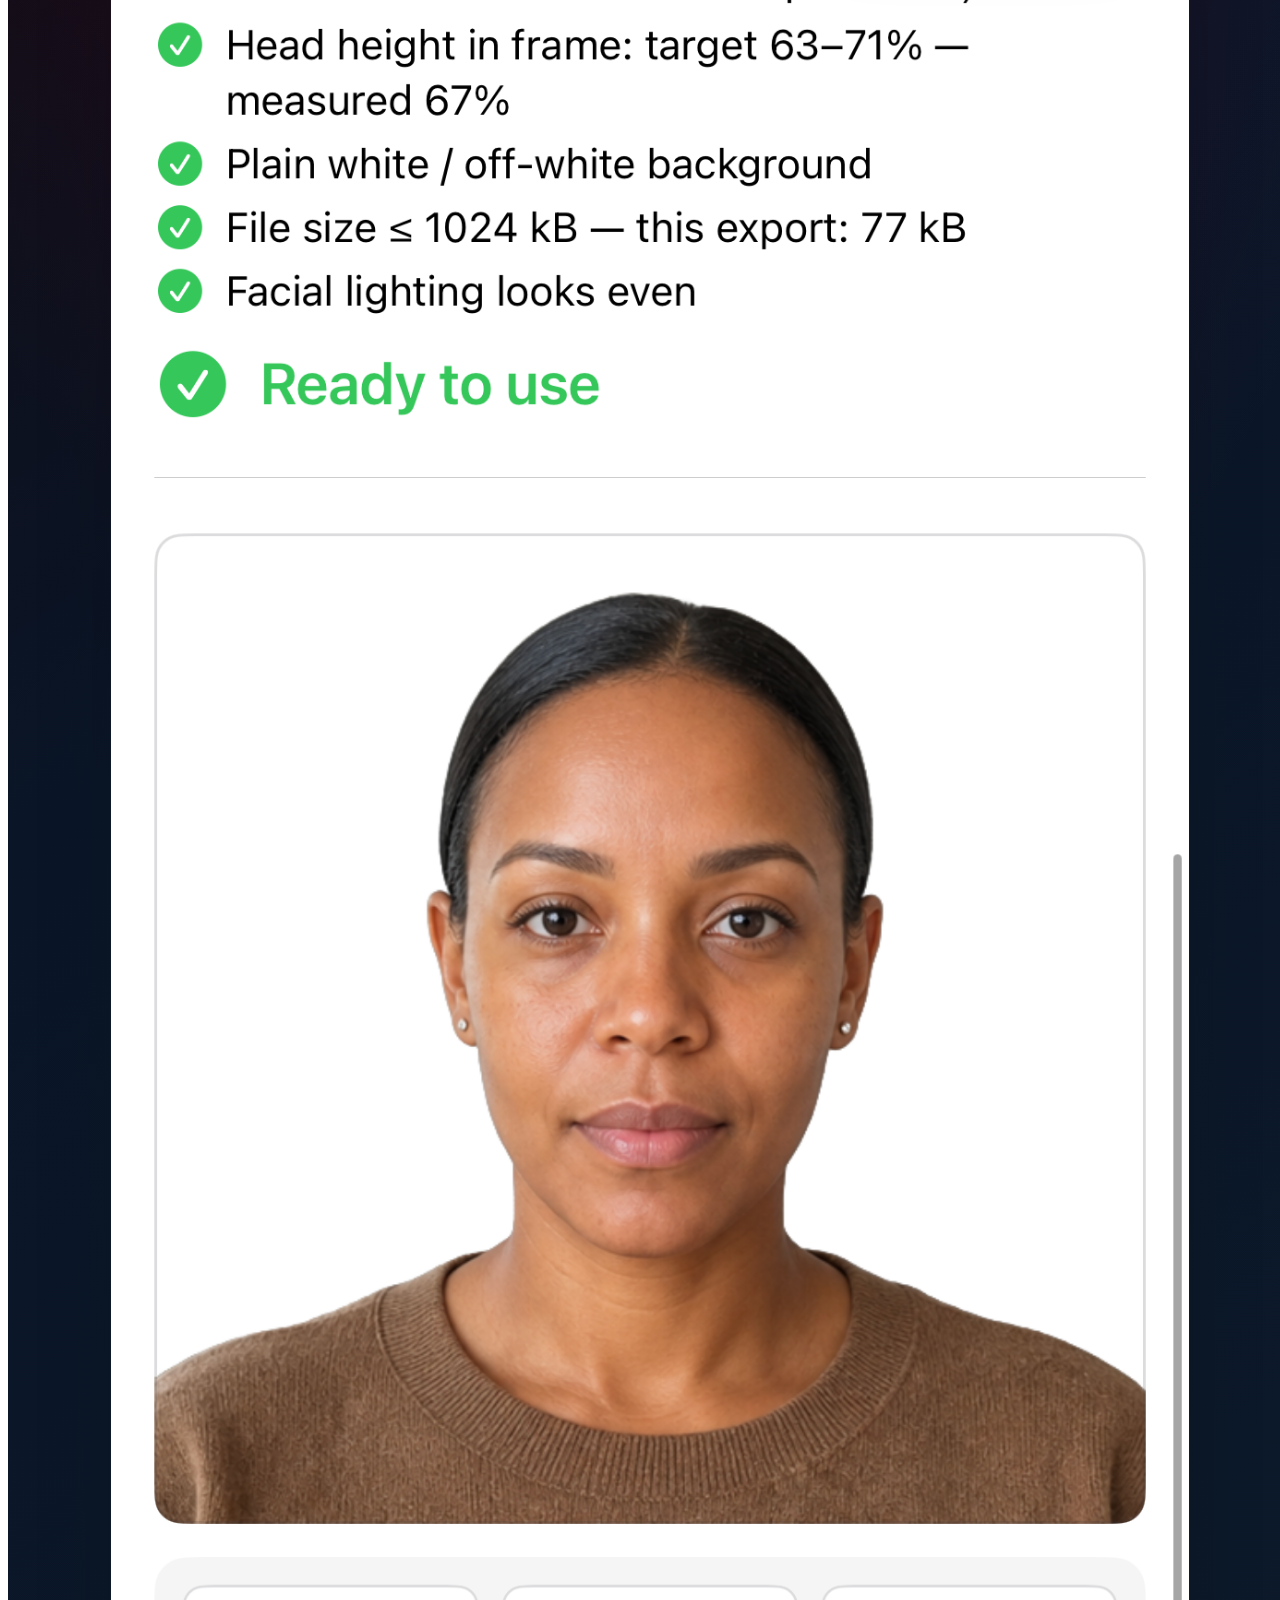
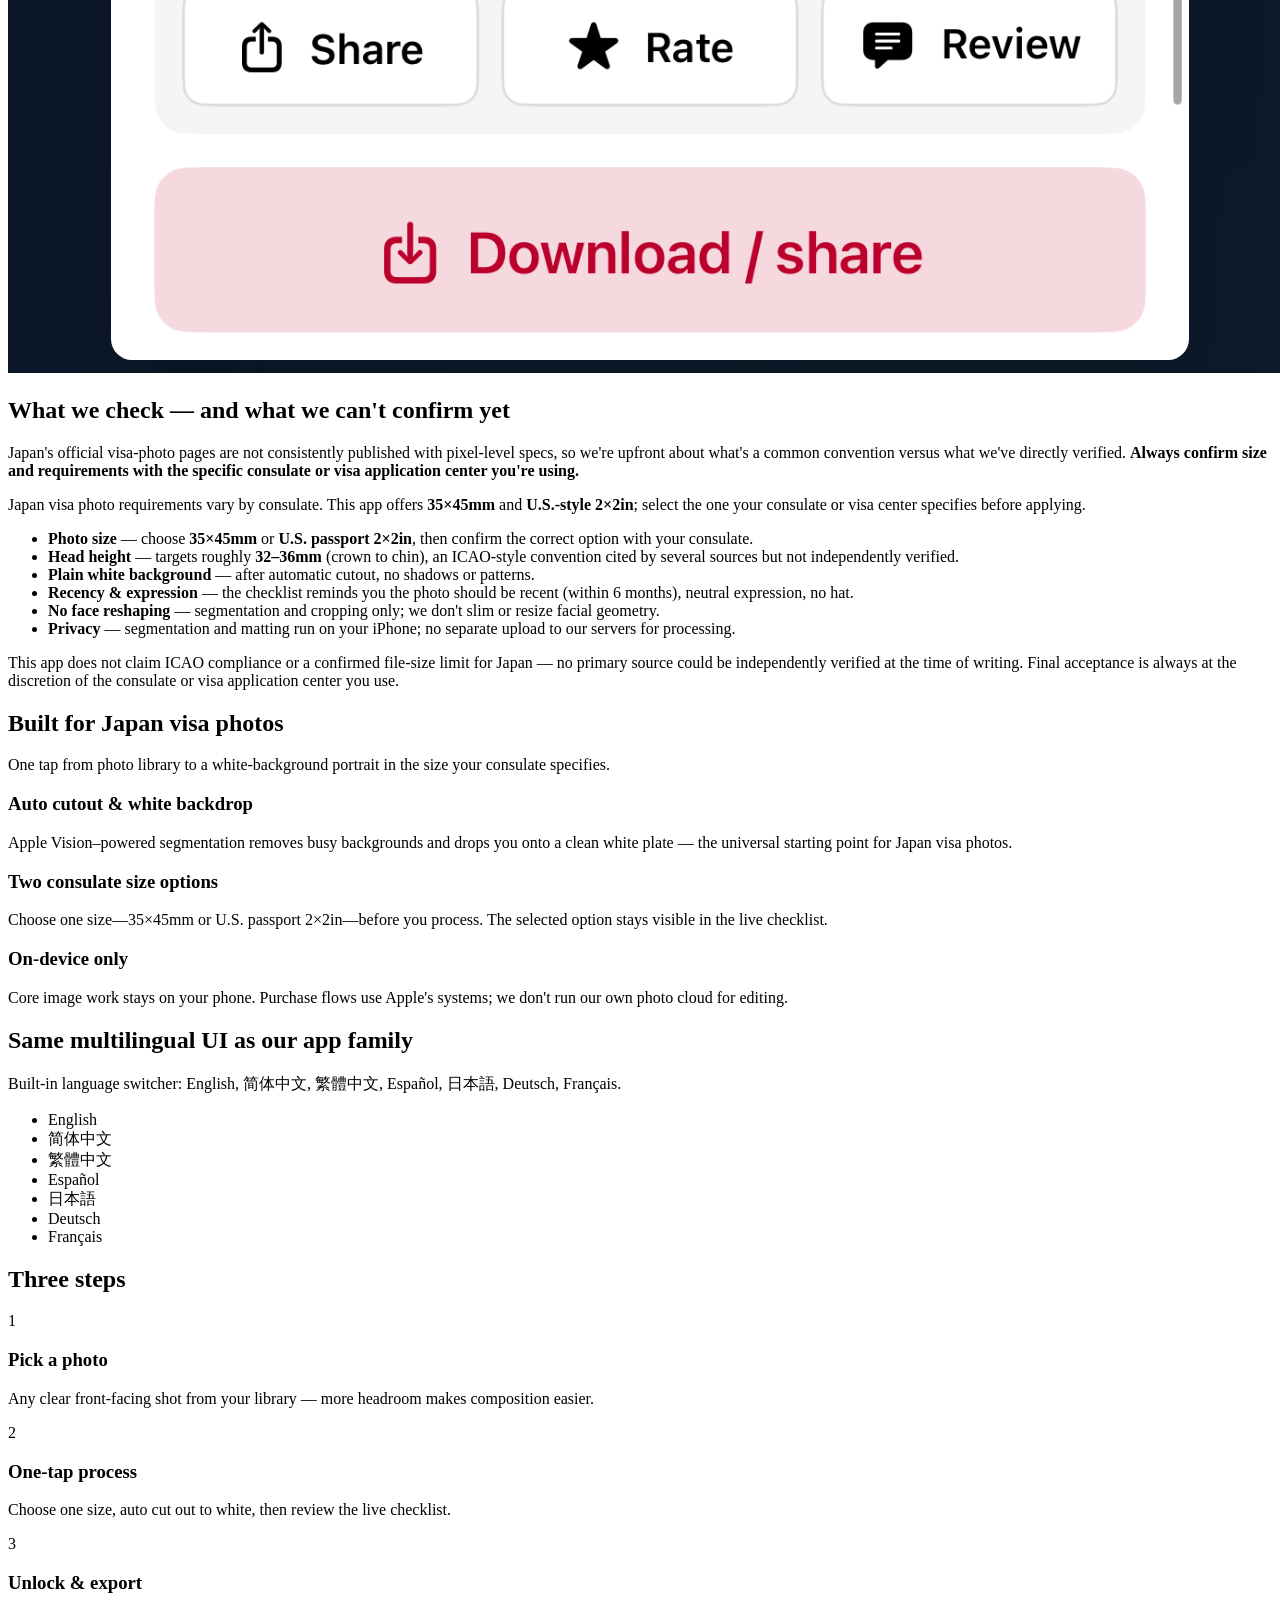
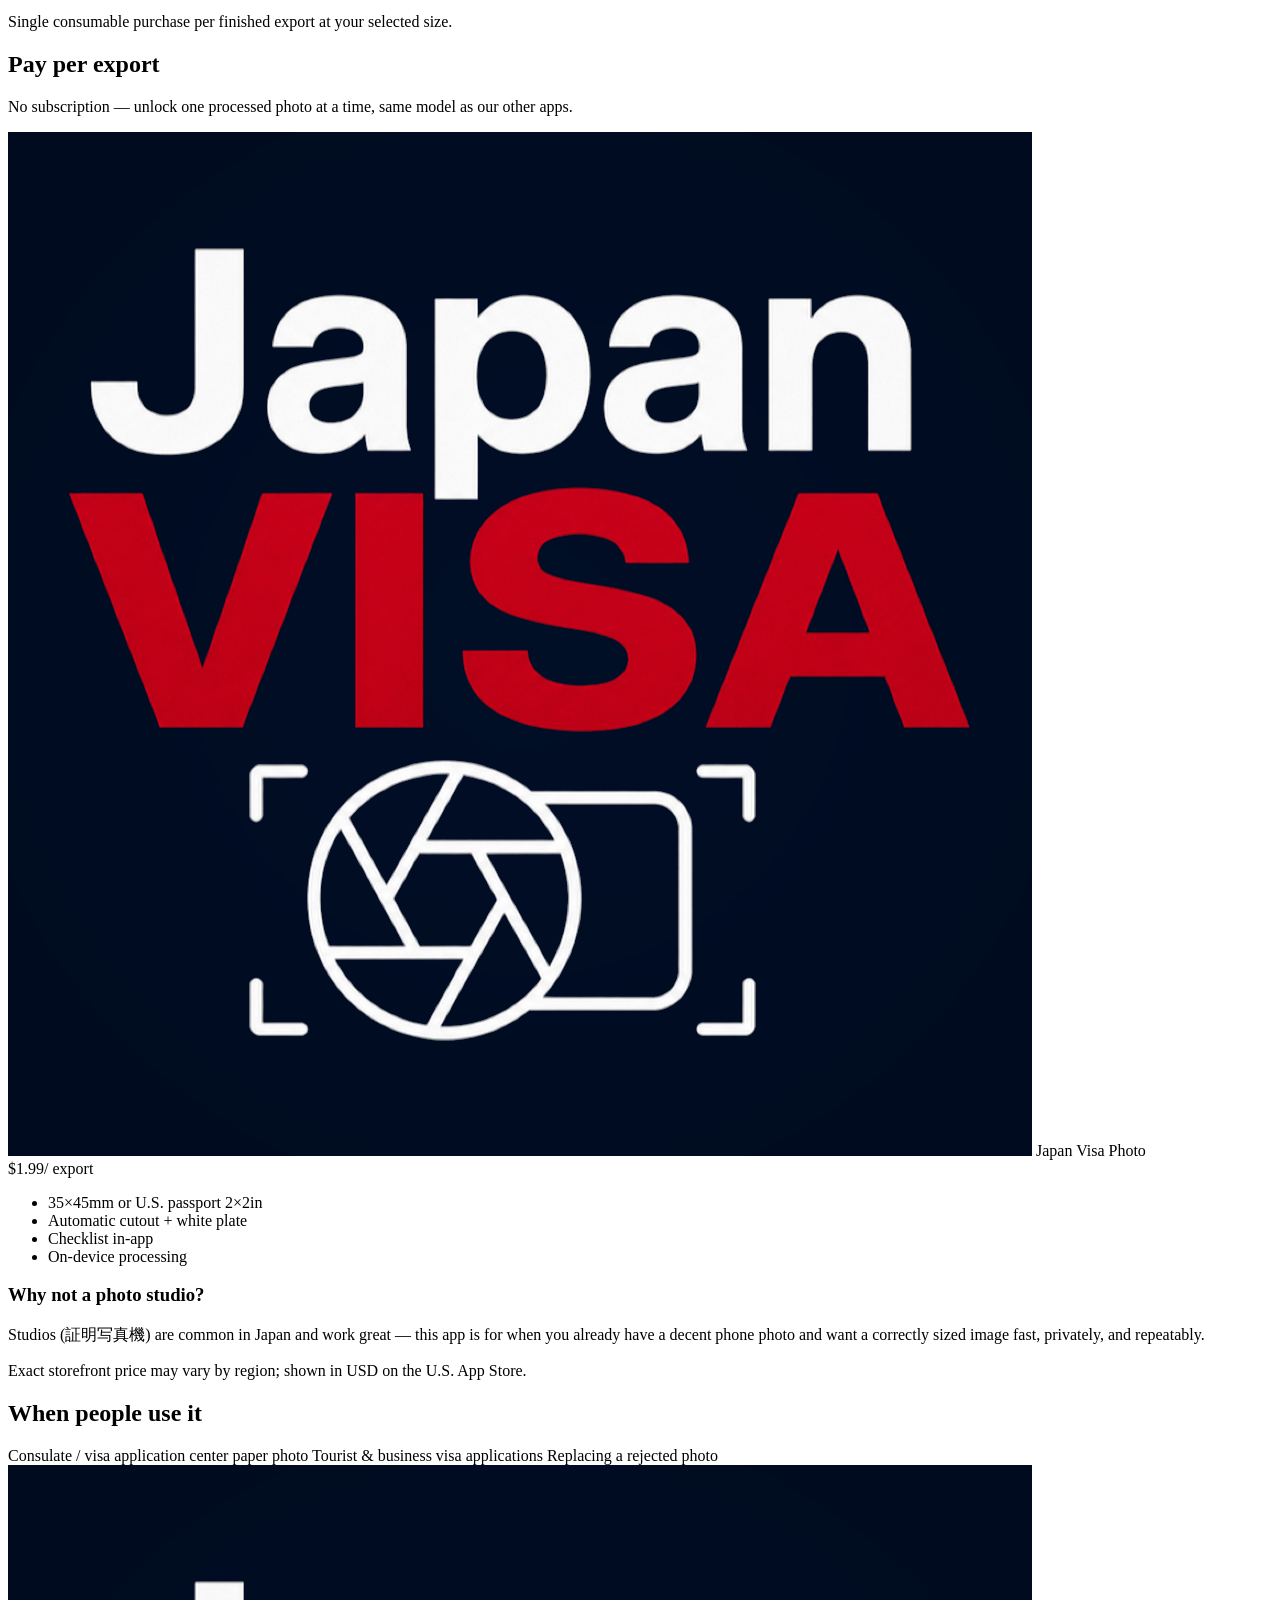
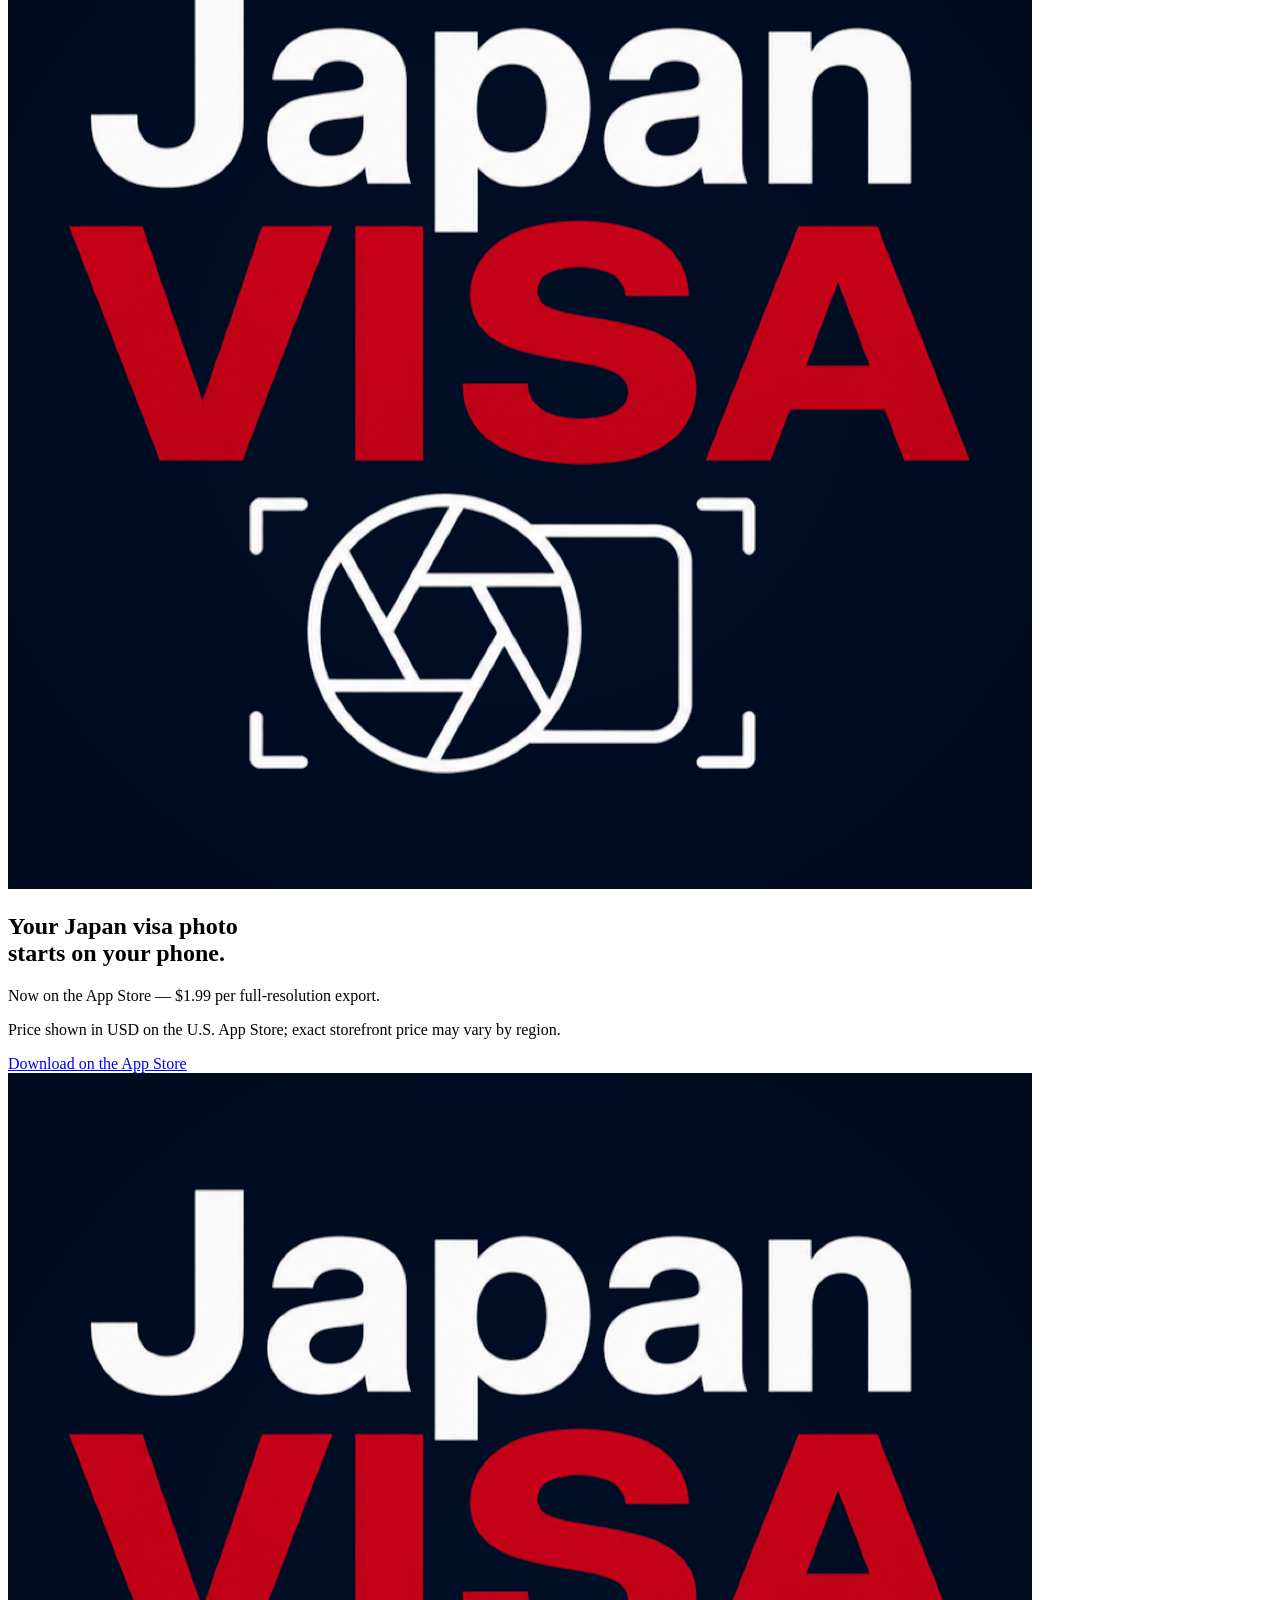
==== commit 75ceca1a: "Use the short Japan Visa Photo website brand" ====
--- a/index.html
+++ b/index.html
@@ -3,7 +3,7 @@
 <head>
     <meta charset="UTF-8">
     <meta name="viewport" content="width=device-width, initial-scale=1.0">
-    <title>Japan Visa ID Photo 1-Tap — 35×45mm or 2×2in, on-device</title>
+    <title>Japan Visa Photo — 35×45mm or 2×2in, on-device</title>
     <meta name="description" content="Turn any portrait into a Japan visa photo: automatic background removal, a choice of 35×45mm or U.S. passport 2×2in, and on-device privacy. For iPhone. Confirm the size with your consulate before applying.">
     <link rel="canonical" href="https://japan.visaphoto1tap.com/">
     <link rel="icon" type="image/png" href="AppIcon.png">
@@ -11,20 +11,20 @@
     <meta name="theme-color" content="#bc002d">
     <meta property="og:type" content="website">
     <meta property="og:url" content="https://japan.visaphoto1tap.com/">
-    <meta property="og:title" content="Japan Visa ID Photo 1-Tap — 35×45mm or 2×2in, on-device">
+    <meta property="og:title" content="Japan Visa Photo — 35×45mm or 2×2in, on-device">
     <meta property="og:description" content="Turn any portrait into a Japan visa photo: automatic background removal, a choice of 35×45mm or U.S. passport 2×2in, and on-device privacy. For iPhone. Confirm the size with your consulate before applying.">
     <meta property="og:image" content="https://japan.visaphoto1tap.com/AppIcon.png">
     <meta property="og:image:width" content="1024">
     <meta property="og:image:height" content="1024">
     <meta name="twitter:card" content="summary_large_image">
-    <meta name="twitter:title" content="Japan Visa ID Photo 1-Tap — 35×45mm or 2×2in, on-device">
+    <meta name="twitter:title" content="Japan Visa Photo — 35×45mm or 2×2in, on-device">
     <meta name="twitter:description" content="Turn any portrait into a Japan visa photo: automatic background removal, a choice of 35×45mm or U.S. passport 2×2in, and on-device privacy. For iPhone. Confirm the size with your consulate before applying.">
     <meta name="twitter:image" content="https://japan.visaphoto1tap.com/AppIcon.png">
     <script type="application/ld+json">
 {
   "@context": "https://schema.org",
   "@type": "SoftwareApplication",
-  "name": "Japan Visa ID Photo 1-Tap",
+  "name": "Japan Visa Photo",
   "url": "https://japan.visaphoto1tap.com/",
   "image": "https://japan.visaphoto1tap.com/AppIcon.png",
   "description": "Turn any portrait into a Japan visa photo: automatic background removal, a choice of 35×45mm or U.S. passport 2×2in, and on-device privacy. For iPhone. Confirm the size with your consulate before applying.",
@@ -219,8 +219,8 @@
     <nav class="sticky top-0 z-50 bg-white/80 backdrop-blur-lg border-b border-gray-100">
         <div class="max-w-6xl mx-auto px-6 h-14 flex items-center justify-between">
             <div class="flex items-center gap-3">
-                <img src="AppIcon.png" alt="Japan Visa ID Photo 1-Tap" class="w-8 h-8 rounded-lg" width="1024" height="1024" decoding="async">
-                <span class="font-semibold text-gray-900 tracking-tight">Japan Visa ID Photo 1-Tap</span>
+                <img src="AppIcon.png" alt="Japan Visa Photo" class="w-8 h-8 rounded-lg" width="1024" height="1024" decoding="async">
+                <span class="font-semibold text-gray-900 tracking-tight">Japan Visa Photo</span>
             </div>
             <div class="flex items-center gap-6 text-sm">
                 <a href="#demos" class="text-gray-500 hover:text-gray-900 transition hidden sm:block">Demos</a>
@@ -279,7 +279,7 @@
 
                 <h1 class="text-4xl sm:text-5xl md:text-5xl font-bold tracking-tight leading-tight mb-5">
                     <span class="text-white">One-Tap</span><br>
-                    <span class="text-brand">Japan Visa Photos</span><br>
+                    <span class="text-brand">Japan Visa Photo</span><br>
                     <span class="text-gray-200 text-3xl sm:text-4xl md:text-4xl font-semibold">Choose your consulate's size.</span>
                 </h1>
 
@@ -307,7 +307,7 @@
                     <!-- Before: the app's own "Original" screen, full raw device screenshot -->
                     <figure class="hero-before">
                         <div class="hero-phone">
-                            <img src="appstore/before-original.png" width="1170" height="2532" decoding="async" alt="The Japan Visa ID Photo 1-Tap app showing the Original photo screen with a crop and remove background button">
+                            <img src="appstore/before-original.png" width="1170" height="2532" decoding="async" alt="The Japan Visa Photo app showing the Original photo screen with a crop and remove background button">
                         </div>
                     </figure>
 
@@ -321,14 +321,14 @@
                         <span class="hero-results-note">Real app results</span>
                         <figure class="hero-after hero-after--square">
                             <div class="hero-phone">
-                                <img src="appstore/after-result.png" width="1170" height="2532" decoding="async" alt="The same photo in the Japan Visa ID Photo 1-Tap app: background removed, cropped, compliance checklist passed, marked Ready to use">
+                                <img src="appstore/after-result.png" width="1170" height="2532" decoding="async" alt="The same photo in the Japan Visa Photo app: background removed, cropped, compliance checklist passed, marked Ready to use">
                             </div>
                             <figcaption class="hero-size-label">U.S. passport 2×2in</figcaption>
                         </figure>
 
                         <figure class="hero-after hero-after--portrait">
                             <div class="hero-phone">
-                                <img src="appstore/after-result-35x45.png" width="1170" height="2532" decoding="async" alt="The same young woman in the Japan Visa ID Photo 1-Tap app with the 35 by 45 millimetre size selected and the checklist marked Ready to use">
+                                <img src="appstore/after-result-35x45.png" width="1170" height="2532" decoding="async" alt="The same young woman in the Japan Visa Photo app with the 35 by 45 millimetre size selected and the checklist marked Ready to use">
                             </div>
                             <figcaption class="hero-size-label">35×45mm</figcaption>
                         </figure>
@@ -508,7 +508,7 @@
                 <div class="bg-brand text-white rounded-2xl p-8 shadow-xl shadow-brand/20">
                     <div class="flex items-center gap-3 mb-6">
                         <img src="AppIcon.png" alt="" class="w-10 h-10 rounded-xl" width="1024" height="1024" decoding="async">
-                        <span class="font-semibold">Japan Visa ID Photo 1-Tap</span>
+                        <span class="font-semibold">Japan Visa Photo</span>
                     </div>
                     <div class="mb-6"><span class="text-5xl font-bold">$1.99</span><span class="text-white/70 ml-1">/ export</span></div>
                     <ul class="space-y-3 text-sm text-white/90">
@@ -555,7 +555,7 @@
         <div class="max-w-6xl mx-auto px-6 flex flex-col md:flex-row items-center justify-between gap-4 text-sm text-gray-400">
             <div class="flex items-center gap-3">
                 <img src="AppIcon.png" alt="" class="w-6 h-6 rounded-md" width="1024" height="1024" decoding="async">
-                <span>&copy; 2026 Japan Visa ID Photo 1-Tap</span>
+                <span>&copy; 2026 Japan Visa Photo</span>
             </div>
             <div class="flex items-center gap-6">
                 <a href="privacy.html" class="hover:text-gray-600 transition">Privacy Policy</a>
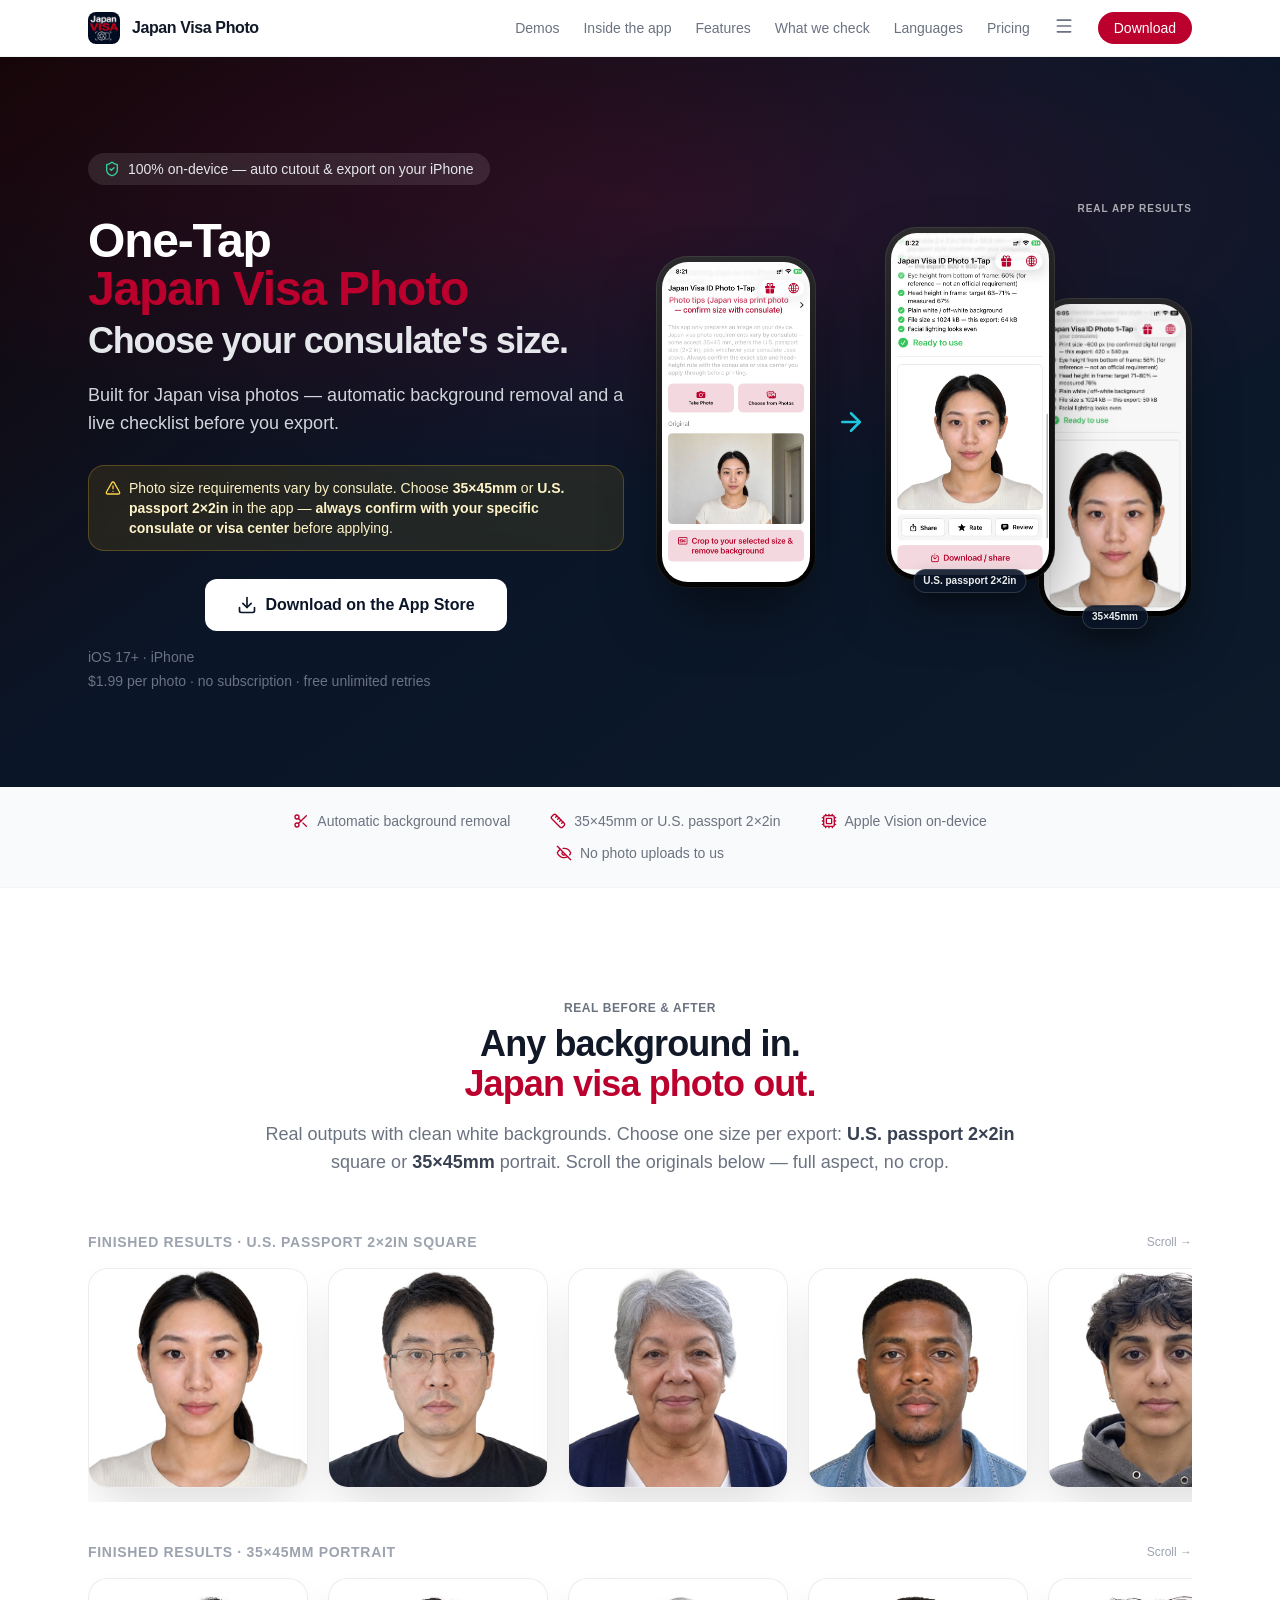
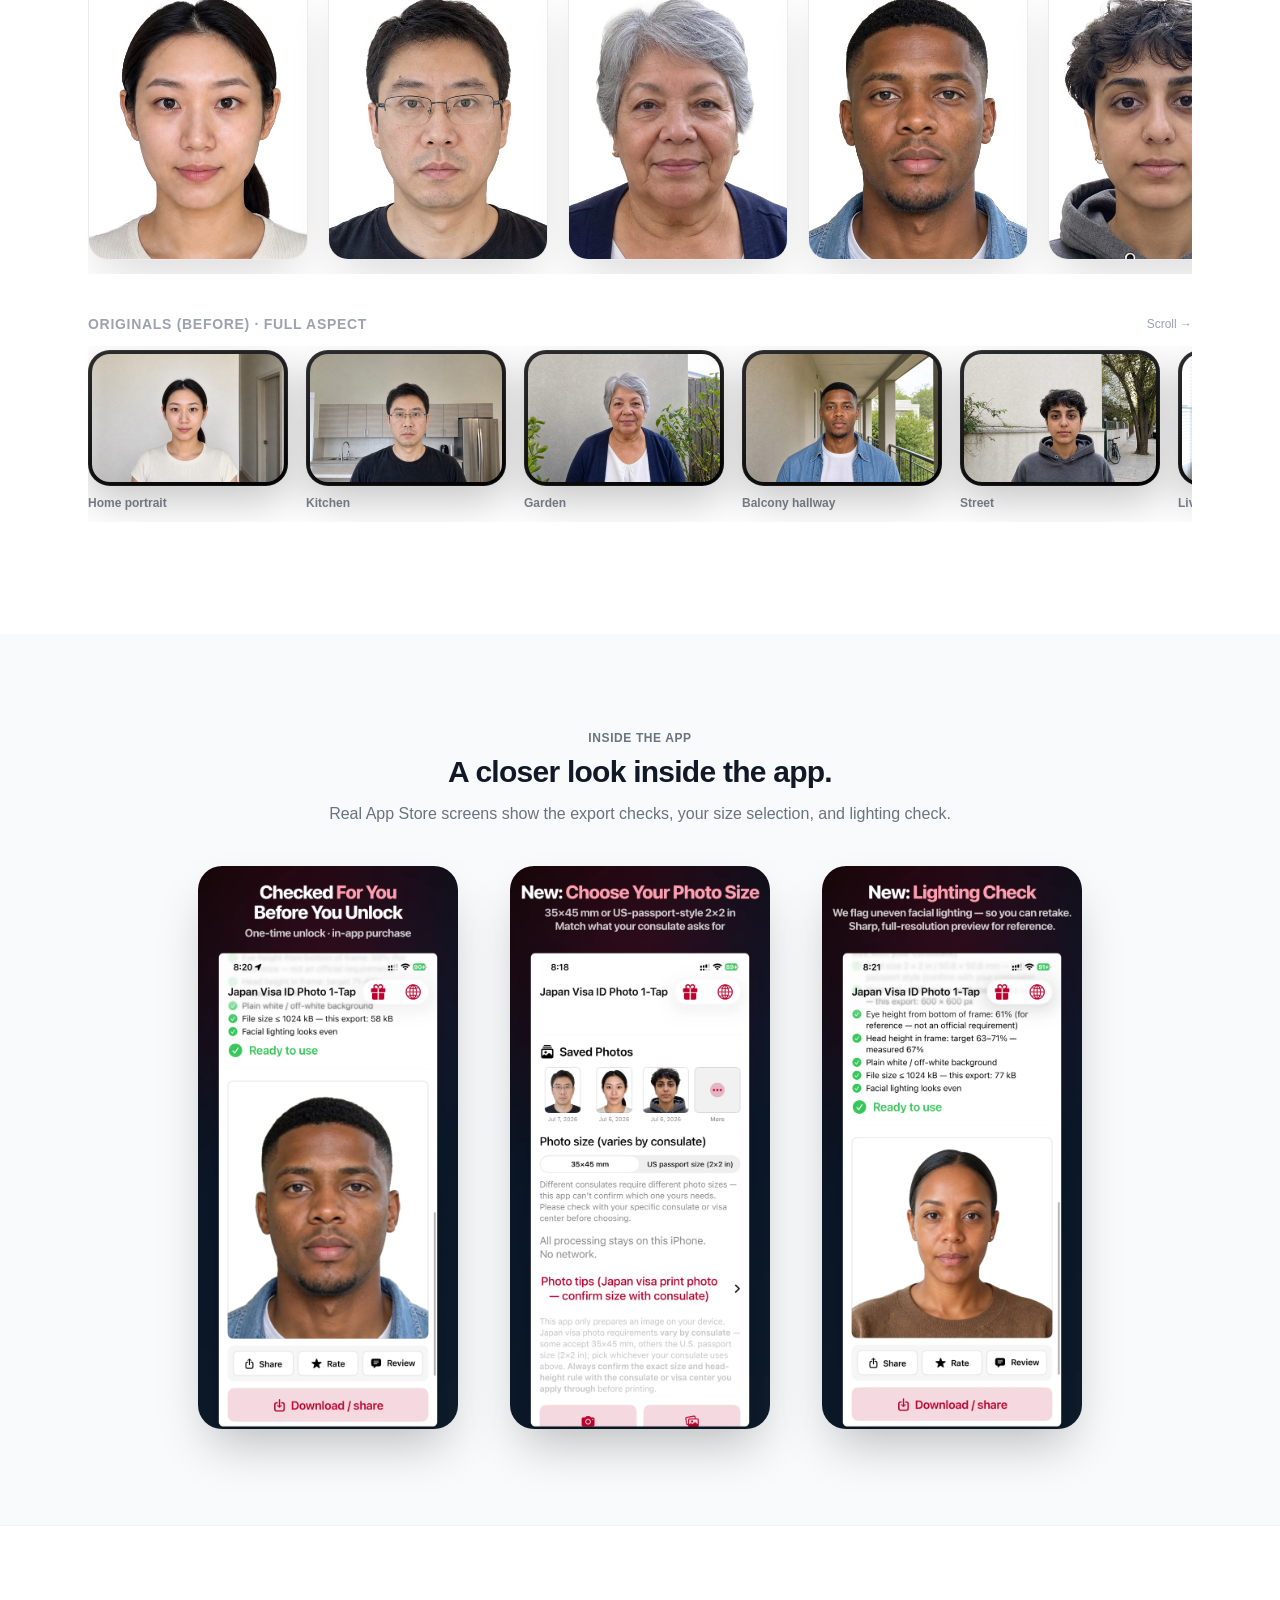
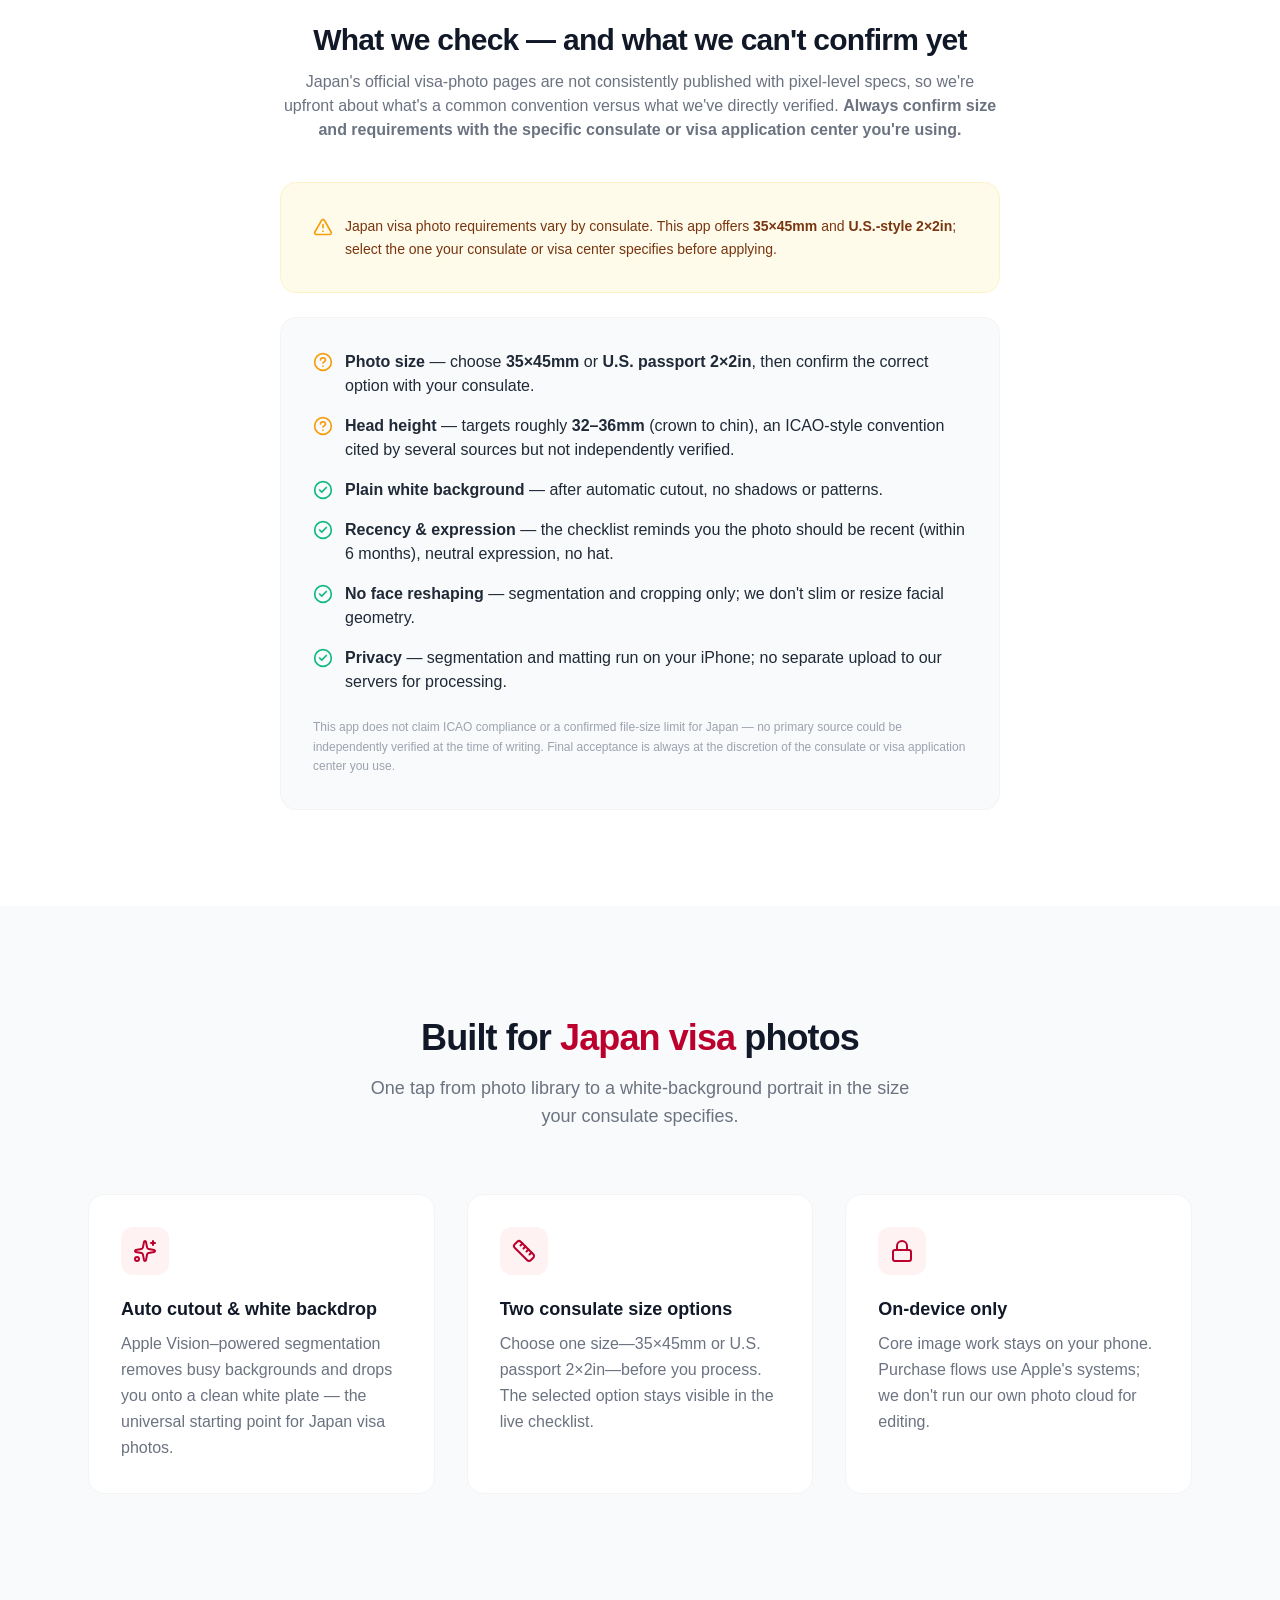
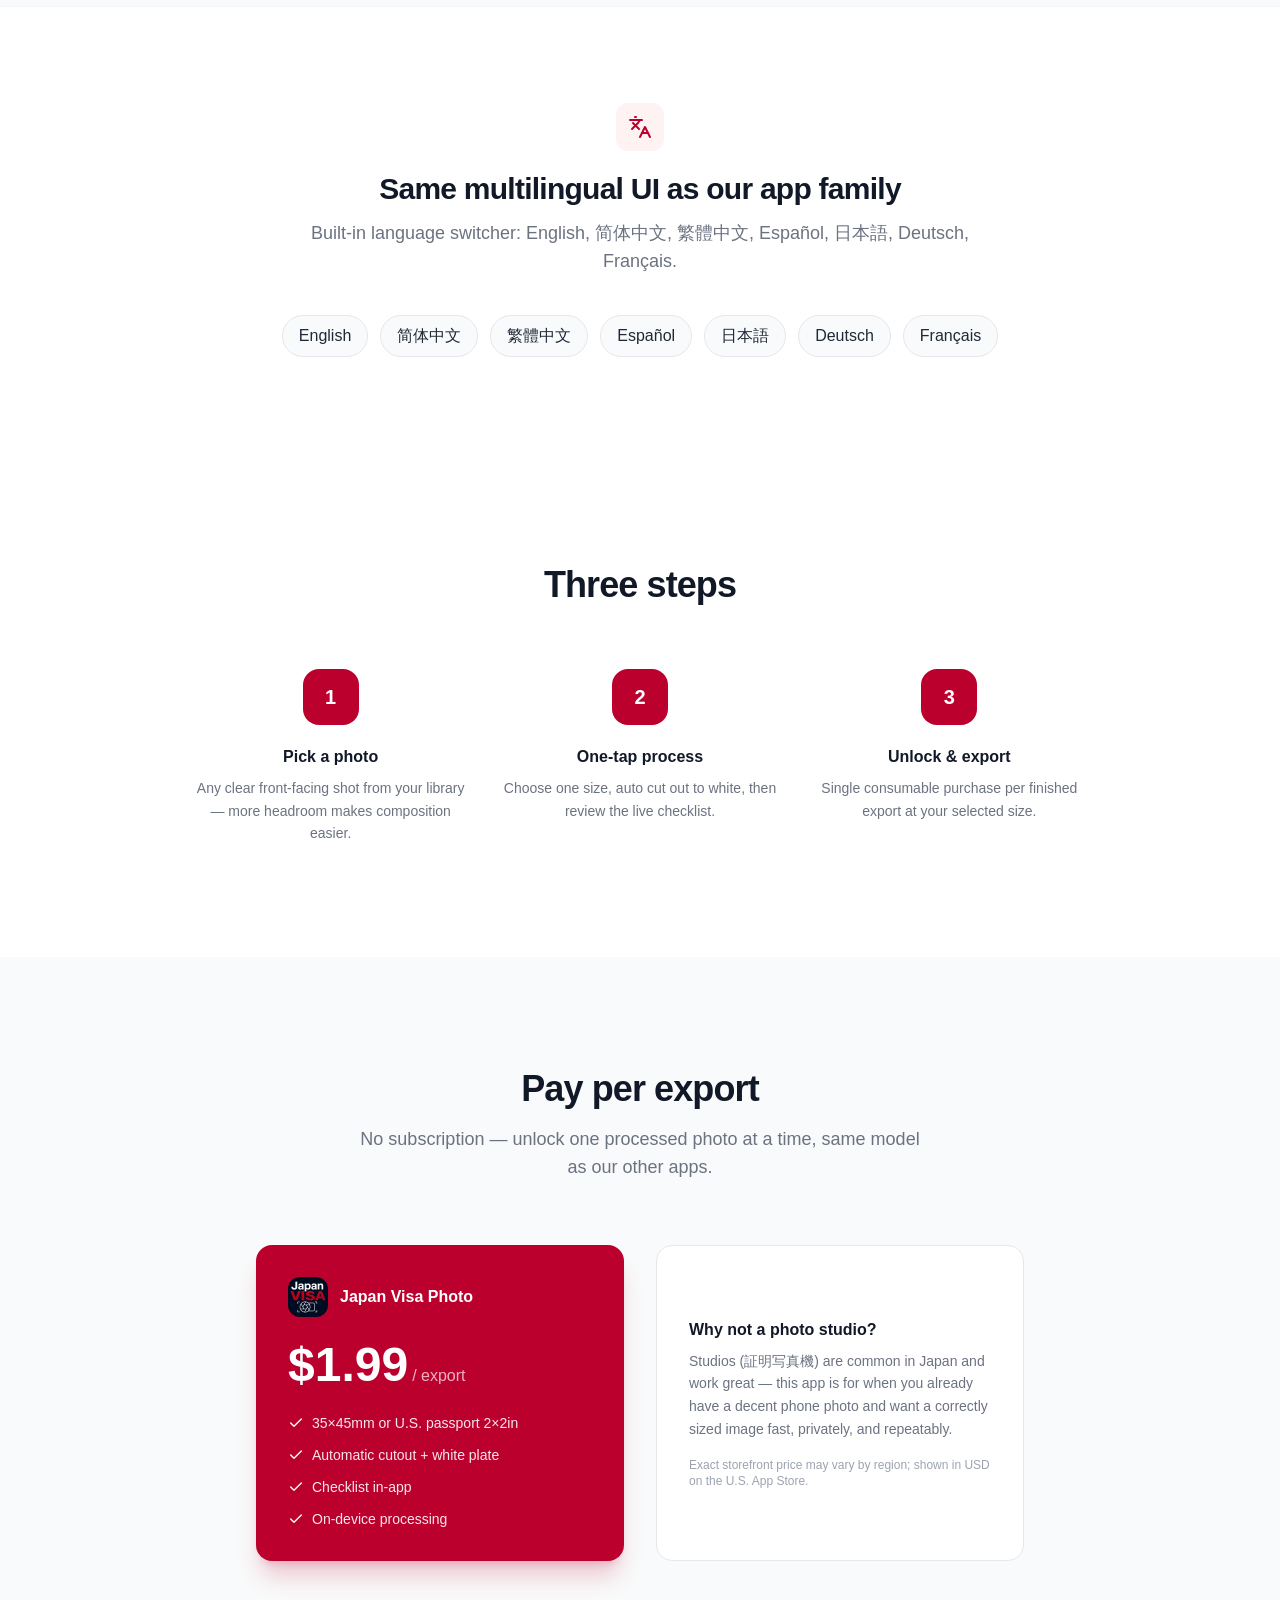
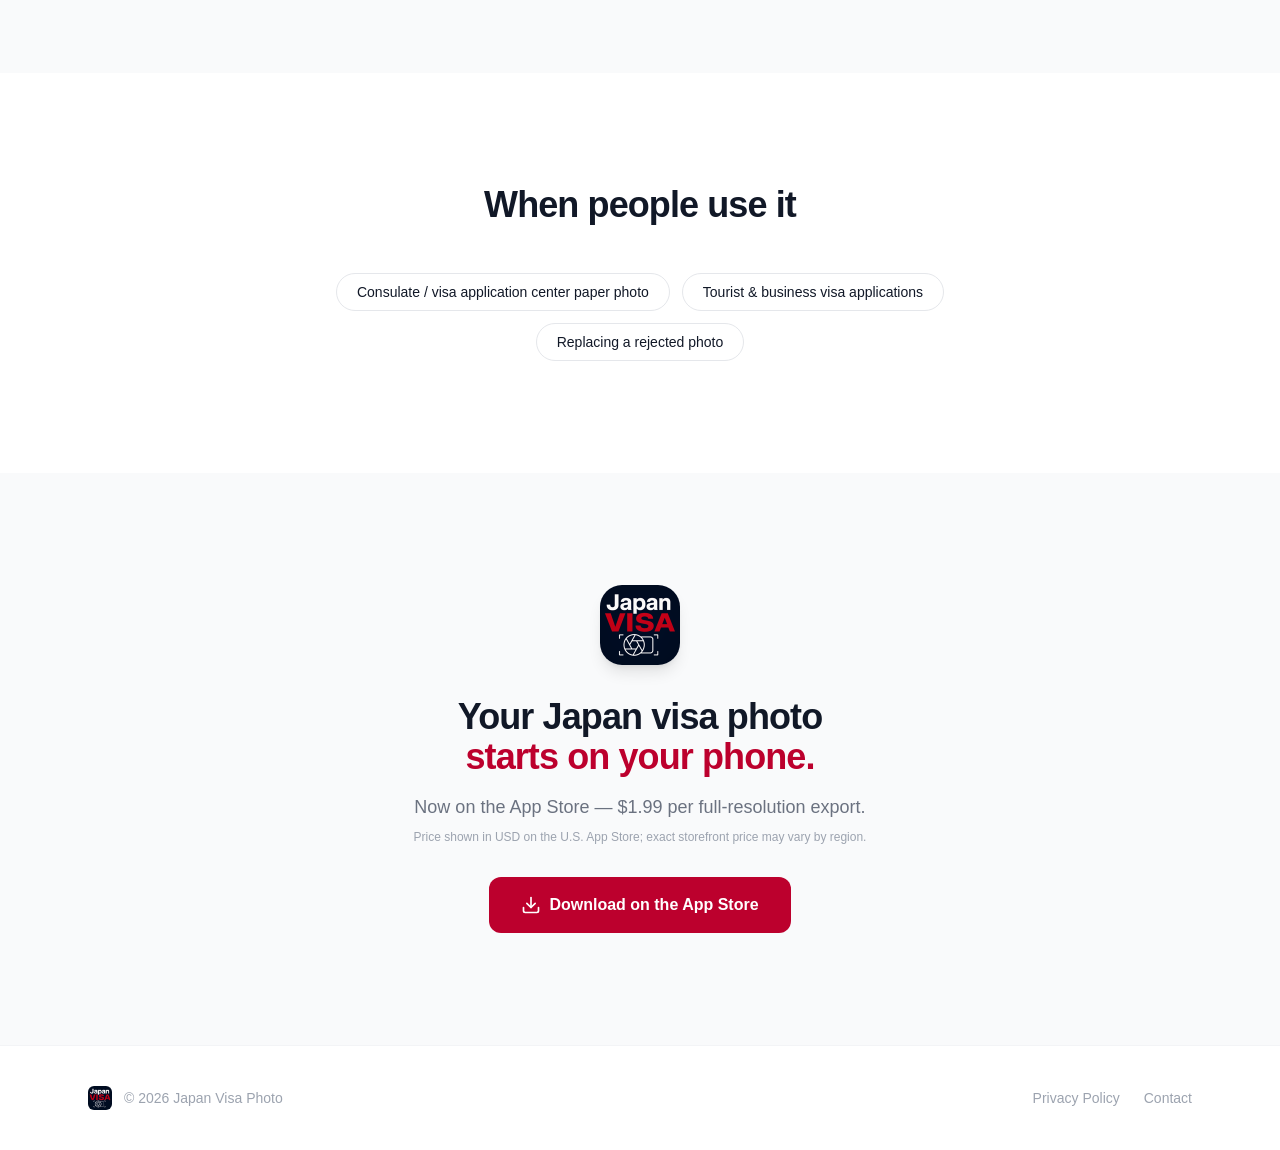
==== commit 724cde4a: "Serve homepage CSS, icons and large images statically - Replace the cdn.tailwindcss.com runtime with" ====
--- a/index.html
+++ b/index.html
@@ -38,24 +38,6 @@
   "downloadUrl": "https://apps.apple.com/app/id6787615980"
 }
     </script>
-    <script src="https://cdn.tailwindcss.com"></script>
-    <script src="https://unpkg.com/lucide@latest"></script>
-    <script>
-        tailwind.config = {
-            theme: {
-                extend: {
-                    colors: {
-                        brand: '#bc002d',
-                        'brand-dark': '#8f0022',
-                        navy: '#0a1628',
-                    },
-                    fontFamily: {
-                        sans: ['-apple-system', 'BlinkMacSystemFont', '"SF Pro Display"', '"Segoe UI"', 'Roboto', 'Helvetica', 'Arial', 'sans-serif'],
-                    },
-                }
-            }
-        }
-    </script>
     <style>
         .gradient-hero {
             background: radial-gradient(ellipse 120% 80% at 50% 20%, rgba(188, 0, 45, 0.18) 0%, transparent 50%),
@@ -213,13 +195,15 @@
         @media (max-width: 540px) { .size-proof-grid { grid-template-columns: 1fr; max-width: 290px; } }
     </style>
 <!-- Cloudflare Web Analytics --><script type="module" src="https://static.cloudflareinsights.com/beacon.min.js" data-cf-beacon='{"token": "79710ee7dd334c6ba40d5d400dbe9c9f"}'></script><!-- End Cloudflare Web Analytics -->
+<!-- Icons: inline SVG from Lucide (https://lucide.dev), ISC License, see assets/licenses/lucide.txt -->
+<link rel="stylesheet" href="assets/tailwind.css">
 </head>
 <body class="bg-white text-gray-900 font-sans antialiased">
 
     <nav class="sticky top-0 z-50 bg-white/80 backdrop-blur-lg border-b border-gray-100">
         <div class="max-w-6xl mx-auto px-6 h-14 flex items-center justify-between">
             <div class="flex items-center gap-3">
-                <img src="AppIcon.png" alt="Japan Visa Photo" class="w-8 h-8 rounded-lg" width="1024" height="1024" decoding="async">
+                <img src="assets/icons/japan.webp" alt="Japan Visa Photo" class="w-8 h-8 rounded-lg" width="160" height="160" decoding="async">
                 <span class="font-semibold text-gray-900 tracking-tight">Japan Visa Photo</span>
             </div>
             <div class="flex items-center gap-6 text-sm">
@@ -231,33 +215,33 @@
                 <a href="#pricing" class="text-gray-500 hover:text-gray-900 transition hidden sm:block">Pricing</a>
                 <div class="relative">
             <button type="button" id="app-switcher-btn" aria-haspopup="true" aria-expanded="false" aria-label="Other visa photo apps" class="p-2 -m-2 rounded-lg text-gray-500 hover:text-gray-900 hover:bg-gray-100 transition">
-                <i data-lucide="menu" class="w-5 h-5"></i>
+                <svg xmlns="http://www.w3.org/2000/svg" width="24" height="24" viewBox="0 0 24 24" fill="none" stroke="currentColor" stroke-width="2" stroke-linecap="round" stroke-linejoin="round" class="w-5 h-5 lucide lucide-menu" aria-hidden="true" focusable="false"><path d="M4 5h16"></path><path d="M4 12h16"></path><path d="M4 19h16"></path></svg>
             </button>
             <div id="app-switcher-menu" class="hidden fixed right-4 top-16 w-72 max-w-[calc(100vw-2rem)] bg-white rounded-2xl shadow-2xl border border-gray-100 py-2 z-50 text-left">
                 <p class="px-4 py-2 text-xs font-semibold text-gray-400 uppercase tracking-wider">Our visa photo apps</p>
             <a href="https://us.visaphoto1tap.com/" class="flex items-center gap-3 px-4 py-2.5 hover:bg-gray-50 transition">
-                <img src="https://us.visaphoto1tap.com/AppIcon.png" alt="" class="w-8 h-8 rounded-lg flex-shrink-0">
+                <img src="assets/icons/us.webp" alt="" class="w-8 h-8 rounded-lg flex-shrink-0" width="32" height="32" loading="lazy" decoding="async">
                 <span class="text-sm font-medium text-gray-800">US Visa Photo</span>
             </a>
             <a href="https://china.visaphoto1tap.com/" class="flex items-center gap-3 px-4 py-2.5 hover:bg-gray-50 transition">
-                <img src="https://china.visaphoto1tap.com/AppIcon.png" alt="" class="w-8 h-8 rounded-lg flex-shrink-0">
+                <img src="assets/icons/china.webp" alt="" class="w-8 h-8 rounded-lg flex-shrink-0" width="32" height="32" loading="lazy" decoding="async">
                 <span class="text-sm font-medium text-gray-800">China Visa Photo</span>
             </a>
             <a href="https://schengen.visaphoto1tap.com/" class="flex items-center gap-3 px-4 py-2.5 hover:bg-gray-50 transition">
-                <img src="https://schengen.visaphoto1tap.com/AppIcon.png" alt="" class="w-8 h-8 rounded-lg flex-shrink-0">
+                <img src="assets/icons/schengen.webp" alt="" class="w-8 h-8 rounded-lg flex-shrink-0" width="32" height="32" loading="lazy" decoding="async">
                 <span class="text-sm font-medium text-gray-800">Schengen Visa Photo</span>
             </a>
             <a href="https://india.visaphoto1tap.com/" class="flex items-center gap-3 px-4 py-2.5 hover:bg-gray-50 transition">
-                <img src="https://india.visaphoto1tap.com/AppIcon.png" alt="" class="w-8 h-8 rounded-lg flex-shrink-0">
+                <img src="assets/icons/india.webp" alt="" class="w-8 h-8 rounded-lg flex-shrink-0" width="32" height="32" loading="lazy" decoding="async">
                 <span class="text-sm font-medium text-gray-800">India Visa Photo</span>
             </a>
             <a href="https://japan.visaphoto1tap.com/" class="flex items-center gap-3 px-4 py-2.5 bg-gray-50">
-                <img src="https://japan.visaphoto1tap.com/AppIcon.png" alt="" class="w-8 h-8 rounded-lg flex-shrink-0">
+                <img src="assets/icons/japan.webp" alt="" class="w-8 h-8 rounded-lg flex-shrink-0" width="32" height="32" loading="lazy" decoding="async">
                 <span class="text-sm font-semibold text-gray-900">Japan Visa Photo</span>
-                <i data-lucide="check" class="w-4 h-4 text-emerald-500 ml-auto flex-shrink-0"></i>
+                <svg xmlns="http://www.w3.org/2000/svg" width="24" height="24" viewBox="0 0 24 24" fill="none" stroke="currentColor" stroke-width="2" stroke-linecap="round" stroke-linejoin="round" class="w-4 h-4 text-emerald-500 ml-auto flex-shrink-0 lucide lucide-check" aria-hidden="true" focusable="false"><path d="M20 6 9 17l-5-5"></path></svg>
             </a>
             <a href="https://canada.visaphoto1tap.com/" class="flex items-center gap-3 px-4 py-2.5 hover:bg-gray-50 transition">
-                <img src="https://canada.visaphoto1tap.com/AppIcon.png" alt="" class="w-8 h-8 rounded-lg flex-shrink-0">
+                <img src="assets/icons/canada.webp" alt="" class="w-8 h-8 rounded-lg flex-shrink-0" width="32" height="32" loading="lazy" decoding="async">
                 <span class="text-sm font-medium text-gray-800">Canada Visa Photo</span>
             </a>
             </div>
@@ -273,7 +257,7 @@
                 <!-- Copy -->
                 <div class="text-center md:text-left">
                 <div class="inline-flex items-center gap-2 bg-white/10 backdrop-blur rounded-full px-4 py-1.5 text-sm mb-8">
-                    <i data-lucide="shield-check" class="w-4 h-4 text-emerald-400"></i>
+                    <svg xmlns="http://www.w3.org/2000/svg" width="24" height="24" viewBox="0 0 24 24" fill="none" stroke="currentColor" stroke-width="2" stroke-linecap="round" stroke-linejoin="round" class="w-4 h-4 text-emerald-400 lucide lucide-shield-check" aria-hidden="true" focusable="false"><path d="M20 13c0 5-3.5 7.5-7.66 8.95a1 1 0 0 1-.67-.01C7.5 20.5 4 18 4 13V6a1 1 0 0 1 1-1c2 0 4.5-1.2 6.24-2.72a1.17 1.17 0 0 1 1.52 0C14.51 3.81 17 5 19 5a1 1 0 0 1 1 1z"></path><path d="m9 12 2 2 4-4"></path></svg>
                     <span class="text-gray-200">100% on-device — auto cutout &amp; export on your iPhone</span>
                 </div>
 
@@ -288,13 +272,13 @@
                 </p>
 
                 <div class="inline-flex items-start gap-2 bg-amber-400/10 border border-amber-400/25 backdrop-blur rounded-2xl px-4 py-3 text-xs md:text-sm text-left max-w-xl mx-auto mb-7">
-                    <i data-lucide="alert-triangle" class="w-4 h-4 text-amber-300 flex-shrink-0 mt-0.5"></i>
+                    <svg xmlns="http://www.w3.org/2000/svg" width="24" height="24" viewBox="0 0 24 24" fill="none" stroke="currentColor" stroke-width="2" stroke-linecap="round" stroke-linejoin="round" class="w-4 h-4 text-amber-300 flex-shrink-0 mt-0.5 lucide lucide-alert-triangle" aria-hidden="true" focusable="false"><path d="m21.73 18-8-14a2 2 0 0 0-3.48 0l-8 14A2 2 0 0 0 4 21h16a2 2 0 0 0 1.73-3"></path><path d="M12 9v4"></path><path d="M12 17h.01"></path></svg>
                     <span class="text-amber-100">Photo size requirements vary by consulate. Choose <strong>35×45mm</strong> or <strong>U.S. passport 2×2in</strong> in the app — <strong>always confirm with your specific consulate or visa center</strong> before applying.</span>
                 </div>
 
                 <div id="download" class="flex flex-col sm:flex-row items-center justify-center gap-4">
                     <a href="https://apps.apple.com/app/id6787615980" target="_blank" rel="noopener noreferrer" class="inline-flex items-center gap-2 bg-white text-navy px-8 py-3.5 rounded-xl font-semibold hover:bg-gray-100 transition text-base">
-                        <i data-lucide="download" class="w-5 h-5"></i>
+                        <svg xmlns="http://www.w3.org/2000/svg" width="24" height="24" viewBox="0 0 24 24" fill="none" stroke="currentColor" stroke-width="2" stroke-linecap="round" stroke-linejoin="round" class="w-5 h-5 lucide lucide-download" aria-hidden="true" focusable="false"><path d="M12 15V3"></path><path d="M21 15v4a2 2 0 0 1-2 2H5a2 2 0 0 1-2-2v-4"></path><path d="m7 10 5 5 5-5"></path></svg>
                         Download on the App Store
                     </a>
                 </div>
@@ -307,13 +291,13 @@
                     <!-- Before: the app's own "Original" screen, full raw device screenshot -->
                     <figure class="hero-before">
                         <div class="hero-phone">
-                            <img src="appstore/before-original.png" width="1170" height="2532" decoding="async" alt="The Japan Visa Photo app showing the Original photo screen with a crop and remove background button">
+                            <img src="appstore/before-original.webp" width="1170" height="2532" decoding="async" alt="The Japan Visa Photo app showing the Original photo screen with a crop and remove background button">
                         </div>
                     </figure>
 
                     <!-- Arrow -->
                     <div class="hero-arrow" aria-hidden="true">
-                        <i data-lucide="arrow-right"></i>
+                        <svg xmlns="http://www.w3.org/2000/svg" width="24" height="24" viewBox="0 0 24 24" fill="none" stroke="currentColor" stroke-width="2" stroke-linecap="round" stroke-linejoin="round" class="lucide lucide-arrow-right" aria-hidden="true" focusable="false"><path d="M5 12h14"></path><path d="m12 5 7 7-7 7"></path></svg>
                     </div>
 
                     <!-- Select one result size per export. Both screens use the same person. -->
@@ -321,14 +305,14 @@
                         <span class="hero-results-note">Real app results</span>
                         <figure class="hero-after hero-after--square">
                             <div class="hero-phone">
-                                <img src="appstore/after-result.png" width="1170" height="2532" decoding="async" alt="The same photo in the Japan Visa Photo app: background removed, cropped, compliance checklist passed, marked Ready to use">
+                                <img src="appstore/after-result.webp" width="1170" height="2532" decoding="async" alt="The same photo in the Japan Visa Photo app: background removed, cropped, compliance checklist passed, marked Ready to use">
                             </div>
                             <figcaption class="hero-size-label">U.S. passport 2×2in</figcaption>
                         </figure>
 
                         <figure class="hero-after hero-after--portrait">
                             <div class="hero-phone">
-                                <img src="appstore/after-result-35x45.png" width="1170" height="2532" decoding="async" alt="The same young woman in the Japan Visa Photo app with the 35 by 45 millimetre size selected and the checklist marked Ready to use">
+                                <img src="appstore/after-result-35x45.webp" width="1170" height="2532" decoding="async" alt="The same young woman in the Japan Visa Photo app with the 35 by 45 millimetre size selected and the checklist marked Ready to use">
                             </div>
                             <figcaption class="hero-size-label">35×45mm</figcaption>
                         </figure>
@@ -340,10 +324,10 @@
 
     <section class="bg-gray-50 border-b border-gray-100">
         <div class="max-w-4xl mx-auto px-6 py-6 flex flex-wrap items-center justify-center gap-x-10 gap-y-3 text-sm text-gray-500">
-            <div class="flex items-center gap-2"><i data-lucide="scissors" class="w-4 h-4 text-brand"></i><span>Automatic background removal</span></div>
-            <div class="flex items-center gap-2"><i data-lucide="ruler" class="w-4 h-4 text-brand"></i><span>35×45mm or U.S. passport 2×2in</span></div>
-            <div class="flex items-center gap-2"><i data-lucide="cpu" class="w-4 h-4 text-brand"></i><span>Apple Vision on-device</span></div>
-            <div class="flex items-center gap-2"><i data-lucide="eye-off" class="w-4 h-4 text-brand"></i><span>No photo uploads to us</span></div>
+            <div class="flex items-center gap-2"><svg xmlns="http://www.w3.org/2000/svg" width="24" height="24" viewBox="0 0 24 24" fill="none" stroke="currentColor" stroke-width="2" stroke-linecap="round" stroke-linejoin="round" class="w-4 h-4 text-brand lucide lucide-scissors" aria-hidden="true" focusable="false"><circle cx="6" cy="6" r="3"></circle><path d="M8.12 8.12 12 12"></path><path d="M20 4 8.12 15.88"></path><circle cx="6" cy="18" r="3"></circle><path d="M14.8 14.8 20 20"></path></svg><span>Automatic background removal</span></div>
+            <div class="flex items-center gap-2"><svg xmlns="http://www.w3.org/2000/svg" width="24" height="24" viewBox="0 0 24 24" fill="none" stroke="currentColor" stroke-width="2" stroke-linecap="round" stroke-linejoin="round" class="w-4 h-4 text-brand lucide lucide-ruler" aria-hidden="true" focusable="false"><path d="M21.3 15.3a2.4 2.4 0 0 1 0 3.4l-2.6 2.6a2.4 2.4 0 0 1-3.4 0L2.7 8.7a2.41 2.41 0 0 1 0-3.4l2.6-2.6a2.41 2.41 0 0 1 3.4 0Z"></path><path d="m14.5 12.5 2-2"></path><path d="m11.5 9.5 2-2"></path><path d="m8.5 6.5 2-2"></path><path d="m17.5 15.5 2-2"></path></svg><span>35×45mm or U.S. passport 2×2in</span></div>
+            <div class="flex items-center gap-2"><svg xmlns="http://www.w3.org/2000/svg" width="24" height="24" viewBox="0 0 24 24" fill="none" stroke="currentColor" stroke-width="2" stroke-linecap="round" stroke-linejoin="round" class="w-4 h-4 text-brand lucide lucide-cpu" aria-hidden="true" focusable="false"><path d="M12 20v2"></path><path d="M12 2v2"></path><path d="M17 20v2"></path><path d="M17 2v2"></path><path d="M2 12h2"></path><path d="M2 17h2"></path><path d="M2 7h2"></path><path d="M20 12h2"></path><path d="M20 17h2"></path><path d="M20 7h2"></path><path d="M7 20v2"></path><path d="M7 2v2"></path><rect x="4" y="4" width="16" height="16" rx="2"></rect><rect x="8" y="8" width="8" height="8" rx="1"></rect></svg><span>Apple Vision on-device</span></div>
+            <div class="flex items-center gap-2"><svg xmlns="http://www.w3.org/2000/svg" width="24" height="24" viewBox="0 0 24 24" fill="none" stroke="currentColor" stroke-width="2" stroke-linecap="round" stroke-linejoin="round" class="w-4 h-4 text-brand lucide lucide-eye-off" aria-hidden="true" focusable="false"><path d="M10.733 5.076a10.744 10.744 0 0 1 11.205 6.575 1 1 0 0 1 0 .696 10.747 10.747 0 0 1-1.444 2.49"></path><path d="M14.084 14.158a3 3 0 0 1-4.242-4.242"></path><path d="M17.479 17.499a10.75 10.75 0 0 1-15.417-5.151 1 1 0 0 1 0-.696 10.75 10.75 0 0 1 4.446-5.143"></path><path d="m2 2 20 20"></path></svg><span>No photo uploads to us</span></div>
         </div>
     </section>
 
@@ -382,12 +366,12 @@
             <div class="mt-10 max-w-6xl mx-auto">
                 <div class="flex items-center justify-between gap-4 mb-3"><p class="text-sm font-semibold text-gray-400 uppercase tracking-wider">Originals (before) · full aspect</p><p class="text-xs text-gray-400 hidden sm:block">Scroll &rarr;</p></div>
                 <div class="demo-film" aria-label="Original photo film strip">
-                    <div class="demo-film-item--original"><div class="demo-film-original-wrap"><img src="demos/young-woman-original.jpg" alt="Young woman with a ponytail before processing" class="demo-film-thumb-original" decoding="async"></div><div class="demo-film-label">Home portrait</div></div>
-                    <div class="demo-film-item--original"><div class="demo-film-original-wrap"><img src="demos/demo-02-original.jpg" alt="Original 2" class="demo-film-thumb-original" decoding="async"></div><div class="demo-film-label">Kitchen</div></div>
-                    <div class="demo-film-item--original"><div class="demo-film-original-wrap"><img src="demos/demo-03-original.jpg" alt="Original 3" class="demo-film-thumb-original" decoding="async"></div><div class="demo-film-label">Garden</div></div>
-                    <div class="demo-film-item--original"><div class="demo-film-original-wrap"><img src="demos/demo-04-original.jpg" alt="Original 4" class="demo-film-thumb-original" decoding="async"></div><div class="demo-film-label">Balcony hallway</div></div>
-                    <div class="demo-film-item--original"><div class="demo-film-original-wrap"><img src="demos/demo-05-original.jpg" alt="Original 5" class="demo-film-thumb-original" decoding="async"></div><div class="demo-film-label">Street</div></div>
-                    <div class="demo-film-item--original"><div class="demo-film-original-wrap"><img src="demos/demo-06-original.jpg" alt="Original 6" class="demo-film-thumb-original" decoding="async"></div><div class="demo-film-label">Living room</div></div>
+                    <div class="demo-film-item--original"><div class="demo-film-original-wrap"><img src="demos/young-woman-original.jpg" alt="Young woman with a ponytail before processing" class="demo-film-thumb-original" decoding="async" width="1536" height="1024" loading="lazy"></div><div class="demo-film-label">Home portrait</div></div>
+                    <div class="demo-film-item--original"><div class="demo-film-original-wrap"><img src="demos/demo-02-original.jpg" alt="Original 2" class="demo-film-thumb-original" decoding="async" width="1536" height="1024" loading="lazy"></div><div class="demo-film-label">Kitchen</div></div>
+                    <div class="demo-film-item--original"><div class="demo-film-original-wrap"><img src="demos/demo-03-original.webp" alt="Original 3" class="demo-film-thumb-original" decoding="async" width="1536" height="1024" loading="lazy"></div><div class="demo-film-label">Garden</div></div>
+                    <div class="demo-film-item--original"><div class="demo-film-original-wrap"><img src="demos/demo-04-original.webp" alt="Original 4" class="demo-film-thumb-original" decoding="async" width="1536" height="1024" loading="lazy"></div><div class="demo-film-label">Balcony hallway</div></div>
+                    <div class="demo-film-item--original"><div class="demo-film-original-wrap"><img src="demos/demo-05-original.webp" alt="Original 5" class="demo-film-thumb-original" decoding="async" width="1536" height="1024" loading="lazy"></div><div class="demo-film-label">Street</div></div>
+                    <div class="demo-film-item--original"><div class="demo-film-original-wrap"><img src="demos/demo-06-original.jpg" alt="Original 6" class="demo-film-thumb-original" decoding="async" width="1536" height="1024" loading="lazy"></div><div class="demo-film-label">Living room</div></div>
                 </div>
             </div>
         </div>
@@ -399,9 +383,9 @@
             <h2 class="text-2xl md:text-3xl font-bold tracking-tight text-gray-900 mb-3">A closer look inside the app.</h2>
             <p class="text-gray-500 text-sm md:text-base max-w-2xl mx-auto mb-10">Real App Store screens show the export checks, your size selection, and lighting check.</p>
             <div class="grid grid-cols-1 sm:grid-cols-3 gap-8 md:gap-10 justify-items-center max-w-4xl mx-auto">
-                <img src="appstore/inside-app-checklist.png" alt="Japan Visa Photo App Store screen showing the export checklist before unlock" class="rounded-[1.5rem] shadow-2xl w-full max-w-[260px] h-auto" width="1284" height="2778" loading="lazy" decoding="async">
-                <img src="appstore/inside-app-size.png" alt="Japan Visa Photo App Store screen showing selection of 35 by 45 millimetres or US passport 2 by 2 inches" class="rounded-[1.5rem] shadow-2xl w-full max-w-[260px] h-auto" width="1284" height="2778" loading="lazy" decoding="async">
-                <img src="appstore/inside-app-lighting.png" alt="Japan Visa Photo App Store screen showing the lighting check before export" class="rounded-[1.5rem] shadow-2xl w-full max-w-[260px] h-auto" width="1284" height="2778" loading="lazy" decoding="async">
+                <img src="appstore/inside-app-checklist.webp" alt="Japan Visa Photo App Store screen showing the export checklist before unlock" class="rounded-[1.5rem] shadow-2xl w-full max-w-[260px] h-auto" width="1284" height="2778" loading="lazy" decoding="async">
+                <img src="appstore/inside-app-size.webp" alt="Japan Visa Photo App Store screen showing selection of 35 by 45 millimetres or US passport 2 by 2 inches" class="rounded-[1.5rem] shadow-2xl w-full max-w-[260px] h-auto" width="1284" height="2778" loading="lazy" decoding="async">
+                <img src="appstore/inside-app-lighting.webp" alt="Japan Visa Photo App Store screen showing the lighting check before export" class="rounded-[1.5rem] shadow-2xl w-full max-w-[260px] h-auto" width="1284" height="2778" loading="lazy" decoding="async">
             </div>
         </div>
     </section>
@@ -414,18 +398,18 @@
             </div>
             <div class="bg-amber-50 border border-amber-100 rounded-2xl p-6 md:p-8 mb-6">
                 <div class="flex items-start gap-3">
-                    <i data-lucide="alert-triangle" class="w-5 h-5 text-amber-500 flex-shrink-0 mt-0.5"></i>
+                    <svg xmlns="http://www.w3.org/2000/svg" width="24" height="24" viewBox="0 0 24 24" fill="none" stroke="currentColor" stroke-width="2" stroke-linecap="round" stroke-linejoin="round" class="w-5 h-5 text-amber-500 flex-shrink-0 mt-0.5 lucide lucide-alert-triangle" aria-hidden="true" focusable="false"><path d="m21.73 18-8-14a2 2 0 0 0-3.48 0l-8 14A2 2 0 0 0 4 21h16a2 2 0 0 0 1.73-3"></path><path d="M12 9v4"></path><path d="M12 17h.01"></path></svg>
                     <p class="text-sm text-amber-900 leading-relaxed">Japan visa photo requirements vary by consulate. This app offers <strong>35×45mm</strong> and <strong>U.S.-style 2×2in</strong>; select the one your consulate or visa center specifies before applying.</p>
                 </div>
             </div>
             <div class="bg-gray-50 rounded-2xl border border-gray-100 p-6 md:p-8">
                 <ul class="space-y-4 text-left text-sm md:text-base text-gray-800">
-                    <li class="compliance-row flex items-start gap-3"><i data-lucide="help-circle" class="w-5 h-5 text-amber-500 flex-shrink-0 mt-0.5"></i><span><strong>Photo size</strong> &mdash; choose <strong>35×45mm</strong> or <strong>U.S. passport 2×2in</strong>, then confirm the correct option with your consulate.</span></li>
-                    <li class="compliance-row flex items-start gap-3"><i data-lucide="help-circle" class="w-5 h-5 text-amber-500 flex-shrink-0 mt-0.5"></i><span><strong>Head height</strong> &mdash; targets roughly <strong>32–36mm</strong> (crown to chin), an ICAO-style convention cited by several sources but not independently verified.</span></li>
-                    <li class="compliance-row flex items-start gap-3"><i data-lucide="check-circle-2" class="w-5 h-5 text-emerald-500 flex-shrink-0 mt-0.5"></i><span><strong>Plain white background</strong> &mdash; after automatic cutout, no shadows or patterns.</span></li>
-                    <li class="compliance-row flex items-start gap-3"><i data-lucide="check-circle-2" class="w-5 h-5 text-emerald-500 flex-shrink-0 mt-0.5"></i><span><strong>Recency &amp; expression</strong> &mdash; the checklist reminds you the photo should be recent (within 6 months), neutral expression, no hat.</span></li>
-                    <li class="compliance-row flex items-start gap-3"><i data-lucide="check-circle-2" class="w-5 h-5 text-emerald-500 flex-shrink-0 mt-0.5"></i><span><strong>No face reshaping</strong> &mdash; segmentation and cropping only; we don't slim or resize facial geometry.</span></li>
-                    <li class="compliance-row flex items-start gap-3"><i data-lucide="check-circle-2" class="w-5 h-5 text-emerald-500 flex-shrink-0 mt-0.5"></i><span><strong>Privacy</strong> &mdash; segmentation and matting run on your iPhone; no separate upload to our servers for processing.</span></li>
+                    <li class="compliance-row flex items-start gap-3"><svg xmlns="http://www.w3.org/2000/svg" width="24" height="24" viewBox="0 0 24 24" fill="none" stroke="currentColor" stroke-width="2" stroke-linecap="round" stroke-linejoin="round" class="w-5 h-5 text-amber-500 flex-shrink-0 mt-0.5 lucide lucide-help-circle" aria-hidden="true" focusable="false"><circle cx="12" cy="12" r="10"></circle><path d="M9 9.5a3 2.5 0 016 0c0 2-2 2-3 3.5"></path><path d="M12 17h.01"></path></svg><span><strong>Photo size</strong> &mdash; choose <strong>35×45mm</strong> or <strong>U.S. passport 2×2in</strong>, then confirm the correct option with your consulate.</span></li>
+                    <li class="compliance-row flex items-start gap-3"><svg xmlns="http://www.w3.org/2000/svg" width="24" height="24" viewBox="0 0 24 24" fill="none" stroke="currentColor" stroke-width="2" stroke-linecap="round" stroke-linejoin="round" class="w-5 h-5 text-amber-500 flex-shrink-0 mt-0.5 lucide lucide-help-circle" aria-hidden="true" focusable="false"><circle cx="12" cy="12" r="10"></circle><path d="M9 9.5a3 2.5 0 016 0c0 2-2 2-3 3.5"></path><path d="M12 17h.01"></path></svg><span><strong>Head height</strong> &mdash; targets roughly <strong>32–36mm</strong> (crown to chin), an ICAO-style convention cited by several sources but not independently verified.</span></li>
+                    <li class="compliance-row flex items-start gap-3"><svg xmlns="http://www.w3.org/2000/svg" width="24" height="24" viewBox="0 0 24 24" fill="none" stroke="currentColor" stroke-width="2" stroke-linecap="round" stroke-linejoin="round" class="w-5 h-5 text-emerald-500 flex-shrink-0 mt-0.5 lucide lucide-check-circle-2" aria-hidden="true" focusable="false"><circle cx="12" cy="12" r="10"></circle><path d="m16 9-5.5 5.5L8 12"></path></svg><span><strong>Plain white background</strong> &mdash; after automatic cutout, no shadows or patterns.</span></li>
+                    <li class="compliance-row flex items-start gap-3"><svg xmlns="http://www.w3.org/2000/svg" width="24" height="24" viewBox="0 0 24 24" fill="none" stroke="currentColor" stroke-width="2" stroke-linecap="round" stroke-linejoin="round" class="w-5 h-5 text-emerald-500 flex-shrink-0 mt-0.5 lucide lucide-check-circle-2" aria-hidden="true" focusable="false"><circle cx="12" cy="12" r="10"></circle><path d="m16 9-5.5 5.5L8 12"></path></svg><span><strong>Recency &amp; expression</strong> &mdash; the checklist reminds you the photo should be recent (within 6 months), neutral expression, no hat.</span></li>
+                    <li class="compliance-row flex items-start gap-3"><svg xmlns="http://www.w3.org/2000/svg" width="24" height="24" viewBox="0 0 24 24" fill="none" stroke="currentColor" stroke-width="2" stroke-linecap="round" stroke-linejoin="round" class="w-5 h-5 text-emerald-500 flex-shrink-0 mt-0.5 lucide lucide-check-circle-2" aria-hidden="true" focusable="false"><circle cx="12" cy="12" r="10"></circle><path d="m16 9-5.5 5.5L8 12"></path></svg><span><strong>No face reshaping</strong> &mdash; segmentation and cropping only; we don't slim or resize facial geometry.</span></li>
+                    <li class="compliance-row flex items-start gap-3"><svg xmlns="http://www.w3.org/2000/svg" width="24" height="24" viewBox="0 0 24 24" fill="none" stroke="currentColor" stroke-width="2" stroke-linecap="round" stroke-linejoin="round" class="w-5 h-5 text-emerald-500 flex-shrink-0 mt-0.5 lucide lucide-check-circle-2" aria-hidden="true" focusable="false"><circle cx="12" cy="12" r="10"></circle><path d="m16 9-5.5 5.5L8 12"></path></svg><span><strong>Privacy</strong> &mdash; segmentation and matting run on your iPhone; no separate upload to our servers for processing.</span></li>
                 </ul>
                 <p class="text-xs text-gray-400 mt-6 leading-relaxed">This app does not claim ICAO compliance or a confirmed file-size limit for Japan — no primary source could be independently verified at the time of writing. Final acceptance is always at the discretion of the consulate or visa application center you use.</p>
             </div>
@@ -440,17 +424,17 @@
             </div>
             <div class="grid md:grid-cols-3 gap-8">
                 <div class="card-hover bg-white border border-gray-100 rounded-2xl p-8">
-                    <div class="w-12 h-12 bg-red-50 rounded-xl flex items-center justify-center mb-5"><i data-lucide="sparkles" class="w-6 h-6 text-brand"></i></div>
+                    <div class="w-12 h-12 bg-red-50 rounded-xl flex items-center justify-center mb-5"><svg xmlns="http://www.w3.org/2000/svg" width="24" height="24" viewBox="0 0 24 24" fill="none" stroke="currentColor" stroke-width="2" stroke-linecap="round" stroke-linejoin="round" class="w-6 h-6 text-brand lucide lucide-sparkles" aria-hidden="true" focusable="false"><path d="M11.017 2.814a1 1 0 0 1 1.966 0l1.051 5.558a2 2 0 0 0 1.594 1.594l5.558 1.051a1 1 0 0 1 0 1.966l-5.558 1.051a2 2 0 0 0-1.594 1.594l-1.051 5.558a1 1 0 0 1-1.966 0l-1.051-5.558a2 2 0 0 0-1.594-1.594l-5.558-1.051a1 1 0 0 1 0-1.966l5.558-1.051a2 2 0 0 0 1.594-1.594z"></path><path d="M20 2v4"></path><path d="M22 4h-4"></path><circle cx="4" cy="20" r="2"></circle></svg></div>
                     <h3 class="text-lg font-semibold mb-2">Auto cutout &amp; white backdrop</h3>
                     <p class="text-gray-500 leading-relaxed">Apple Vision–powered segmentation removes busy backgrounds and drops you onto a clean white plate — the universal starting point for Japan visa photos.</p>
                 </div>
                 <div class="card-hover bg-white border border-gray-100 rounded-2xl p-8">
-                    <div class="w-12 h-12 bg-red-50 rounded-xl flex items-center justify-center mb-5"><i data-lucide="ruler" class="w-6 h-6 text-brand"></i></div>
+                    <div class="w-12 h-12 bg-red-50 rounded-xl flex items-center justify-center mb-5"><svg xmlns="http://www.w3.org/2000/svg" width="24" height="24" viewBox="0 0 24 24" fill="none" stroke="currentColor" stroke-width="2" stroke-linecap="round" stroke-linejoin="round" class="w-6 h-6 text-brand lucide lucide-ruler" aria-hidden="true" focusable="false"><path d="M21.3 15.3a2.4 2.4 0 0 1 0 3.4l-2.6 2.6a2.4 2.4 0 0 1-3.4 0L2.7 8.7a2.41 2.41 0 0 1 0-3.4l2.6-2.6a2.41 2.41 0 0 1 3.4 0Z"></path><path d="m14.5 12.5 2-2"></path><path d="m11.5 9.5 2-2"></path><path d="m8.5 6.5 2-2"></path><path d="m17.5 15.5 2-2"></path></svg></div>
                     <h3 class="text-lg font-semibold mb-2">Two consulate size options</h3>
                     <p class="text-gray-500 leading-relaxed">Choose one size—35×45mm or U.S. passport 2×2in—before you process. The selected option stays visible in the live checklist.</p>
                 </div>
                 <div class="card-hover bg-white border border-gray-100 rounded-2xl p-8">
-                    <div class="w-12 h-12 bg-red-50 rounded-xl flex items-center justify-center mb-5"><i data-lucide="lock" class="w-6 h-6 text-brand"></i></div>
+                    <div class="w-12 h-12 bg-red-50 rounded-xl flex items-center justify-center mb-5"><svg xmlns="http://www.w3.org/2000/svg" width="24" height="24" viewBox="0 0 24 24" fill="none" stroke="currentColor" stroke-width="2" stroke-linecap="round" stroke-linejoin="round" class="w-6 h-6 text-brand lucide lucide-lock" aria-hidden="true" focusable="false"><rect width="18" height="11" x="3" y="11" rx="2" ry="2"></rect><path d="M7 11V7a5 5 0 0 1 10 0v4"></path></svg></div>
                     <h3 class="text-lg font-semibold mb-2">On-device only</h3>
                     <p class="text-gray-500 leading-relaxed">Core image work stays on your phone. Purchase flows use Apple's systems; we don't run our own photo cloud for editing.</p>
                 </div>
@@ -460,7 +444,7 @@
 
     <section id="languages" class="py-16 md:py-24 bg-white border-t border-gray-100">
         <div class="max-w-4xl mx-auto px-6 text-center">
-            <div class="inline-flex items-center justify-center w-12 h-12 bg-red-50 rounded-xl mb-5"><i data-lucide="languages" class="w-6 h-6 text-brand"></i></div>
+            <div class="inline-flex items-center justify-center w-12 h-12 bg-red-50 rounded-xl mb-5"><svg xmlns="http://www.w3.org/2000/svg" width="24" height="24" viewBox="0 0 24 24" fill="none" stroke="currentColor" stroke-width="2" stroke-linecap="round" stroke-linejoin="round" class="w-6 h-6 text-brand lucide lucide-languages" aria-hidden="true" focusable="false"><path d="m5 8 6 6"></path><path d="m4 14 6-6 2-3"></path><path d="M2 5h12"></path><path d="M7 2h1"></path><path d="m22 22-5-10-5 10"></path><path d="M14 18h6"></path></svg></div>
             <h2 class="text-2xl md:text-3xl font-bold tracking-tight mb-3">Same multilingual UI as our app family</h2>
             <p class="text-gray-500 text-base md:text-lg max-w-2xl mx-auto mb-10 leading-relaxed">Built-in language switcher: English, 简体中文, 繁體中文, Español, 日本語, Deutsch, Français.</p>
             <ul class="flex flex-wrap items-center justify-center gap-3 max-w-3xl mx-auto text-sm md:text-base">
@@ -507,15 +491,15 @@
             <div class="grid md:grid-cols-2 gap-8 max-w-3xl mx-auto">
                 <div class="bg-brand text-white rounded-2xl p-8 shadow-xl shadow-brand/20">
                     <div class="flex items-center gap-3 mb-6">
-                        <img src="AppIcon.png" alt="" class="w-10 h-10 rounded-xl" width="1024" height="1024" decoding="async">
+                        <img src="assets/icons/japan.webp" alt="" class="w-10 h-10 rounded-xl" width="160" height="160" decoding="async" loading="lazy">
                         <span class="font-semibold">Japan Visa Photo</span>
                     </div>
                     <div class="mb-6"><span class="text-5xl font-bold">$1.99</span><span class="text-white/70 ml-1">/ export</span></div>
                     <ul class="space-y-3 text-sm text-white/90">
-                        <li class="flex items-start gap-2"><i data-lucide="check" class="w-4 h-4 mt-0.5 text-white flex-shrink-0"></i>35×45mm or U.S. passport 2×2in</li>
-                        <li class="flex items-start gap-2"><i data-lucide="check" class="w-4 h-4 mt-0.5 text-white flex-shrink-0"></i>Automatic cutout + white plate</li>
-                        <li class="flex items-start gap-2"><i data-lucide="check" class="w-4 h-4 mt-0.5 text-white flex-shrink-0"></i>Checklist in-app</li>
-                        <li class="flex items-start gap-2"><i data-lucide="check" class="w-4 h-4 mt-0.5 text-white flex-shrink-0"></i>On-device processing</li>
+                        <li class="flex items-start gap-2"><svg xmlns="http://www.w3.org/2000/svg" width="24" height="24" viewBox="0 0 24 24" fill="none" stroke="currentColor" stroke-width="2" stroke-linecap="round" stroke-linejoin="round" class="w-4 h-4 mt-0.5 text-white flex-shrink-0 lucide lucide-check" aria-hidden="true" focusable="false"><path d="M20 6 9 17l-5-5"></path></svg>35×45mm or U.S. passport 2×2in</li>
+                        <li class="flex items-start gap-2"><svg xmlns="http://www.w3.org/2000/svg" width="24" height="24" viewBox="0 0 24 24" fill="none" stroke="currentColor" stroke-width="2" stroke-linecap="round" stroke-linejoin="round" class="w-4 h-4 mt-0.5 text-white flex-shrink-0 lucide lucide-check" aria-hidden="true" focusable="false"><path d="M20 6 9 17l-5-5"></path></svg>Automatic cutout + white plate</li>
+                        <li class="flex items-start gap-2"><svg xmlns="http://www.w3.org/2000/svg" width="24" height="24" viewBox="0 0 24 24" fill="none" stroke="currentColor" stroke-width="2" stroke-linecap="round" stroke-linejoin="round" class="w-4 h-4 mt-0.5 text-white flex-shrink-0 lucide lucide-check" aria-hidden="true" focusable="false"><path d="M20 6 9 17l-5-5"></path></svg>Checklist in-app</li>
+                        <li class="flex items-start gap-2"><svg xmlns="http://www.w3.org/2000/svg" width="24" height="24" viewBox="0 0 24 24" fill="none" stroke="currentColor" stroke-width="2" stroke-linecap="round" stroke-linejoin="round" class="w-4 h-4 mt-0.5 text-white flex-shrink-0 lucide lucide-check" aria-hidden="true" focusable="false"><path d="M20 6 9 17l-5-5"></path></svg>On-device processing</li>
                     </ul>
                 </div>
                 <div class="bg-white border border-gray-200 rounded-2xl p-8 flex flex-col justify-center">
@@ -540,12 +524,12 @@
 
     <section class="bg-gray-50 py-20 md:py-28">
         <div class="max-w-3xl mx-auto px-6 text-center">
-            <img src="AppIcon.png" alt="" class="w-20 h-20 rounded-[22px] mx-auto mb-8 shadow-lg" width="1024" height="1024" decoding="async">
+            <img src="assets/icons/japan.webp" alt="" class="w-20 h-20 rounded-[22px] mx-auto mb-8 shadow-lg" width="160" height="160" decoding="async" loading="lazy">
             <h2 class="text-3xl md:text-4xl font-bold tracking-tight mb-4">Your Japan visa photo<br><span class="text-brand">starts on your phone.</span></h2>
             <p class="text-gray-500 text-lg mb-2">Now on the App Store — $1.99 per full-resolution export.</p>
             <p class="text-xs text-gray-400 mb-8">Price shown in USD on the U.S. App Store; exact storefront price may vary by region.</p>
             <a href="https://apps.apple.com/app/id6787615980" target="_blank" rel="noopener noreferrer" class="inline-flex items-center gap-2 bg-brand text-white px-8 py-4 rounded-xl font-semibold hover:bg-brand-dark transition text-base">
-                <i data-lucide="download" class="w-5 h-5"></i>
+                <svg xmlns="http://www.w3.org/2000/svg" width="24" height="24" viewBox="0 0 24 24" fill="none" stroke="currentColor" stroke-width="2" stroke-linecap="round" stroke-linejoin="round" class="w-5 h-5 lucide lucide-download" aria-hidden="true" focusable="false"><path d="M12 15V3"></path><path d="M21 15v4a2 2 0 0 1-2 2H5a2 2 0 0 1-2-2v-4"></path><path d="m7 10 5 5 5-5"></path></svg>
                 Download on the App Store
             </a>
         </div>
@@ -554,7 +538,7 @@
     <footer class="border-t border-gray-100 py-10">
         <div class="max-w-6xl mx-auto px-6 flex flex-col md:flex-row items-center justify-between gap-4 text-sm text-gray-400">
             <div class="flex items-center gap-3">
-                <img src="AppIcon.png" alt="" class="w-6 h-6 rounded-md" width="1024" height="1024" decoding="async">
+                <img src="assets/icons/japan.webp" alt="" class="w-6 h-6 rounded-md" width="160" height="160" decoding="async" loading="lazy">
                 <span>&copy; 2026 Japan Visa Photo</span>
             </div>
             <div class="flex items-center gap-6">
@@ -586,6 +570,5 @@
             });
         })();
     </script>
-    <script>lucide.createIcons();</script>
 </body>
 </html>
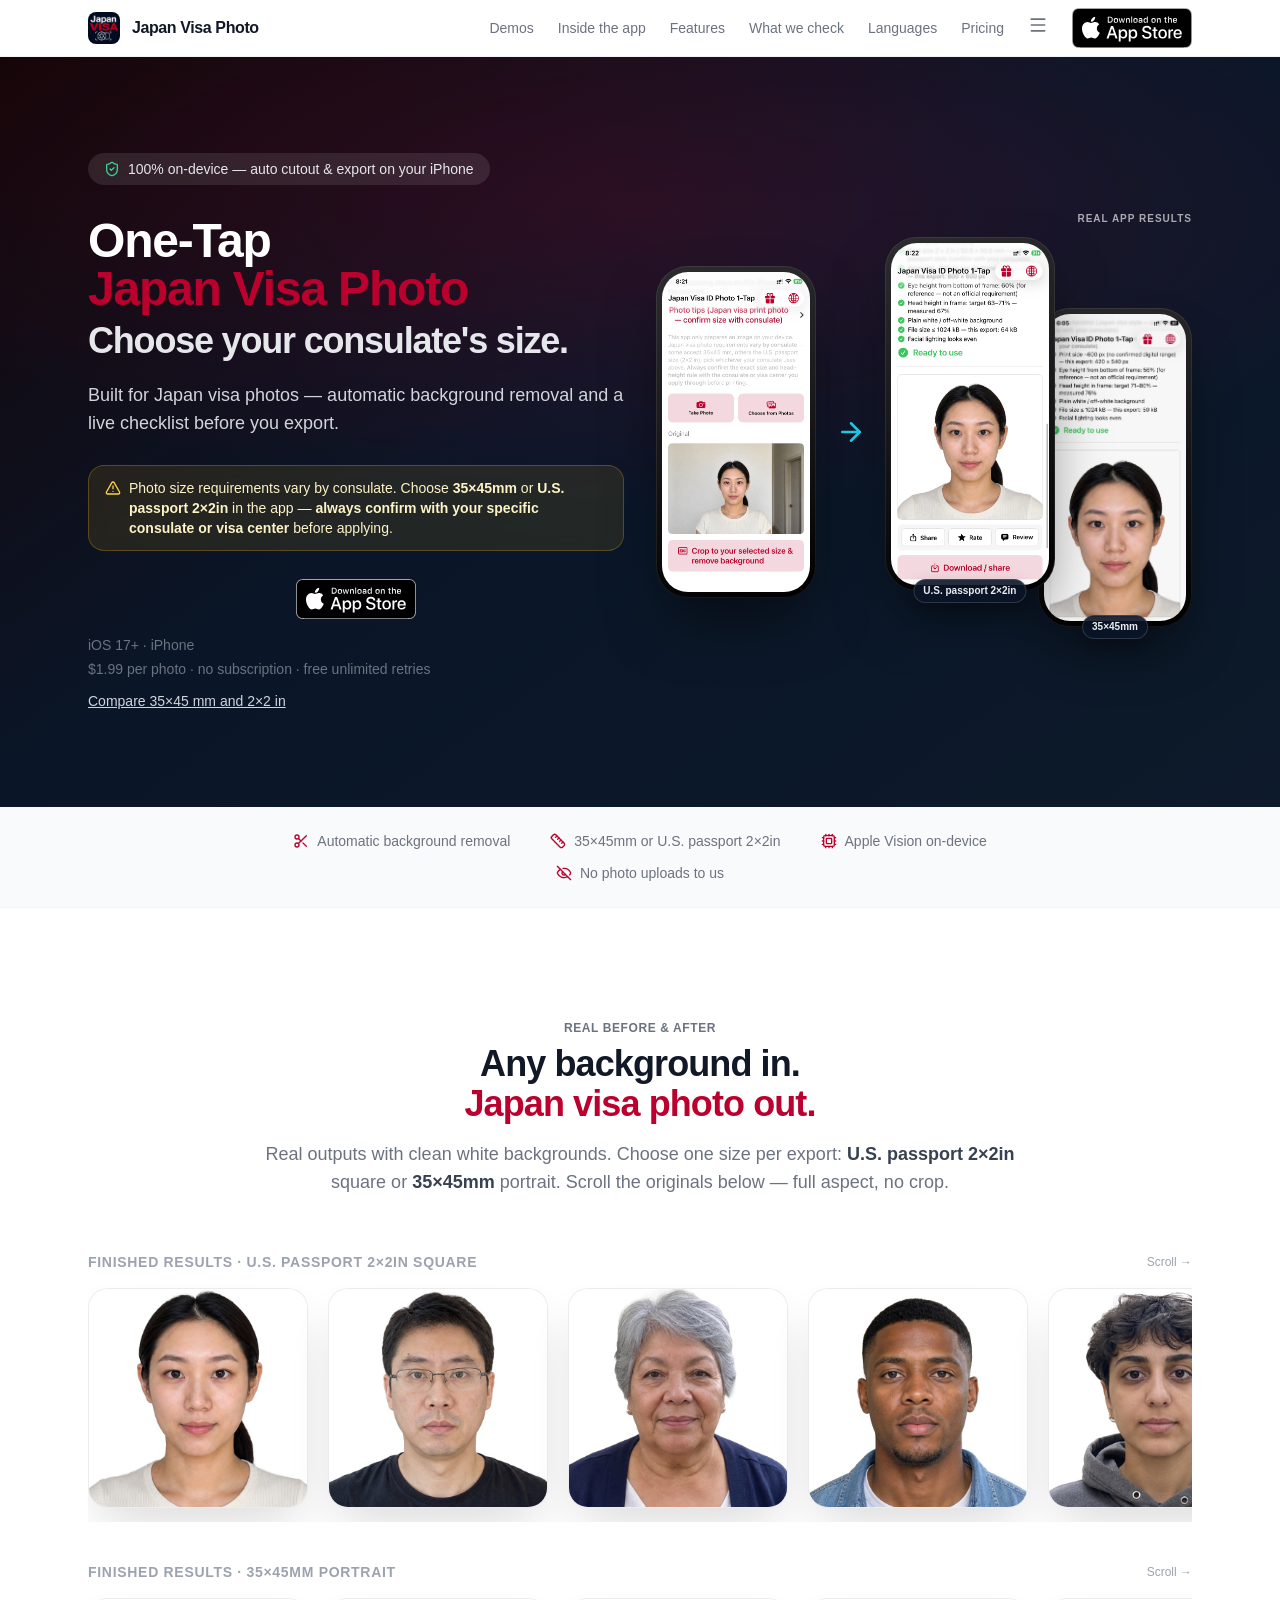
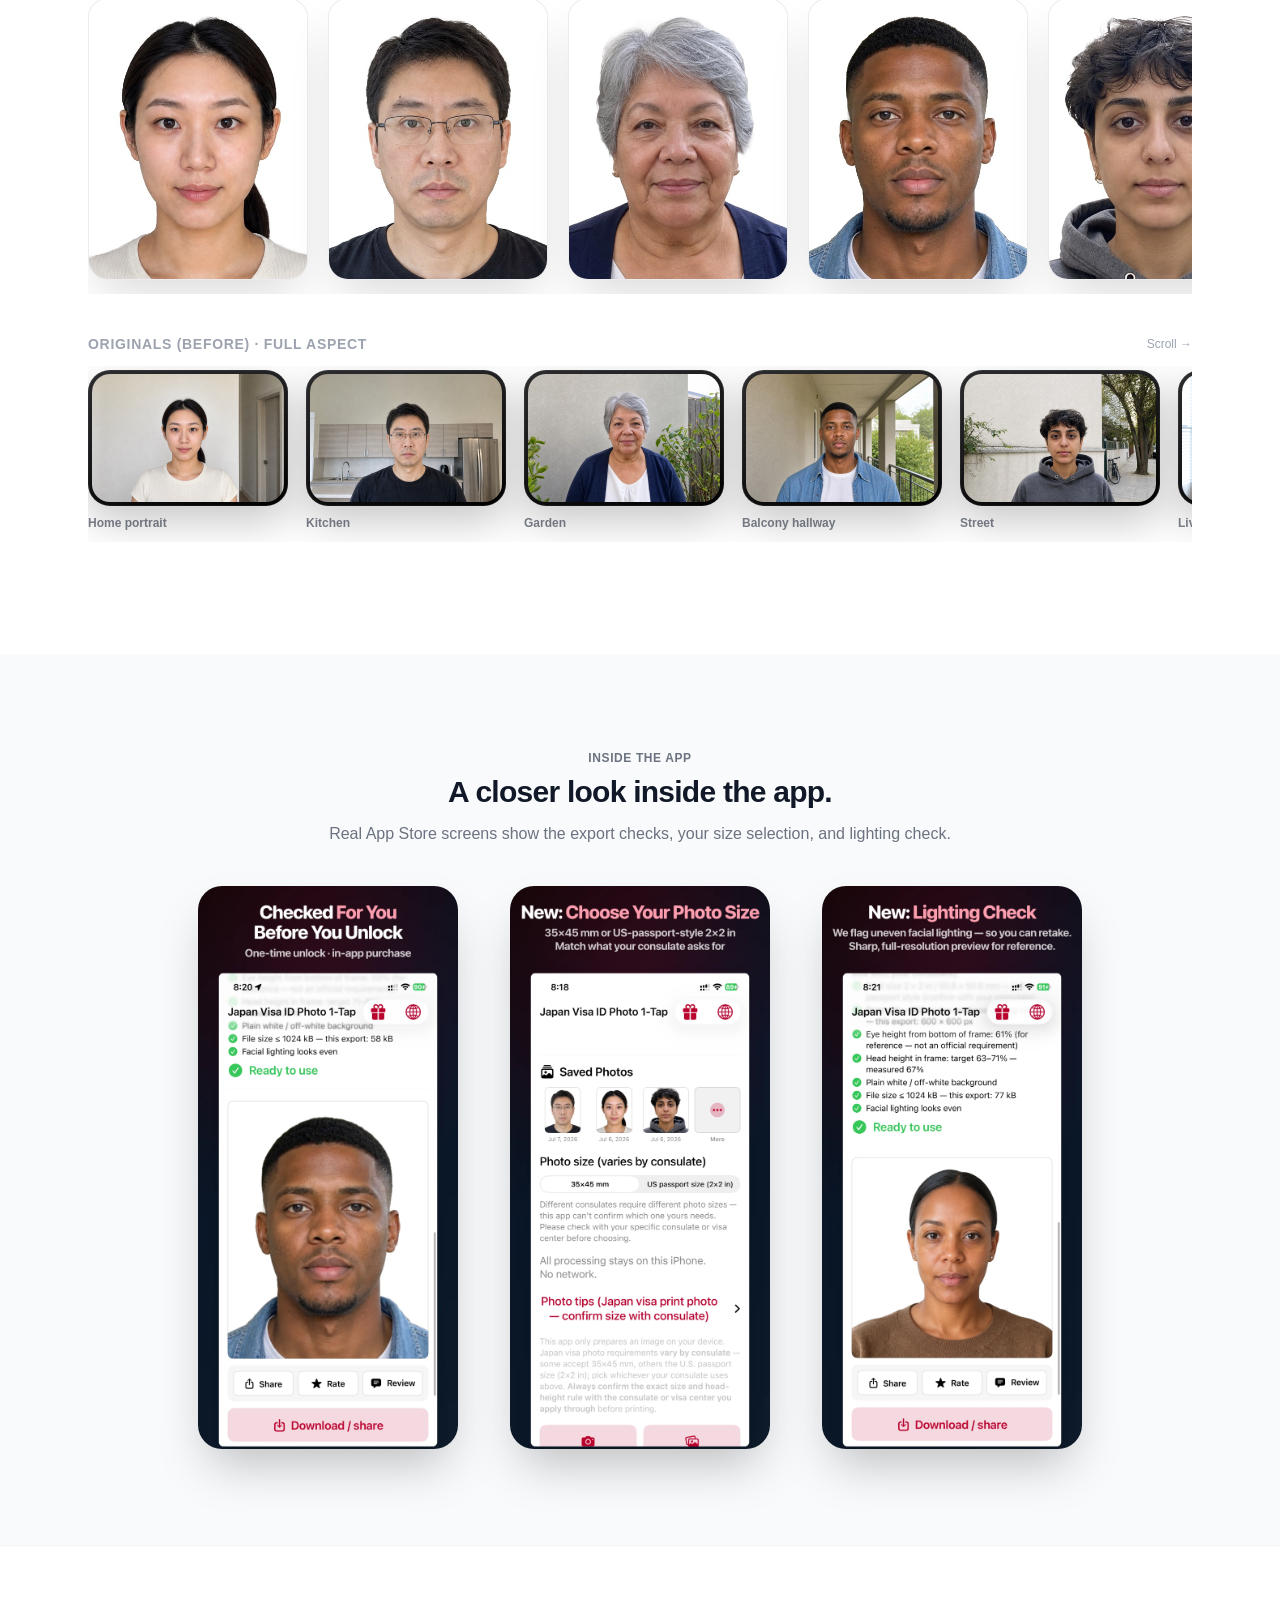
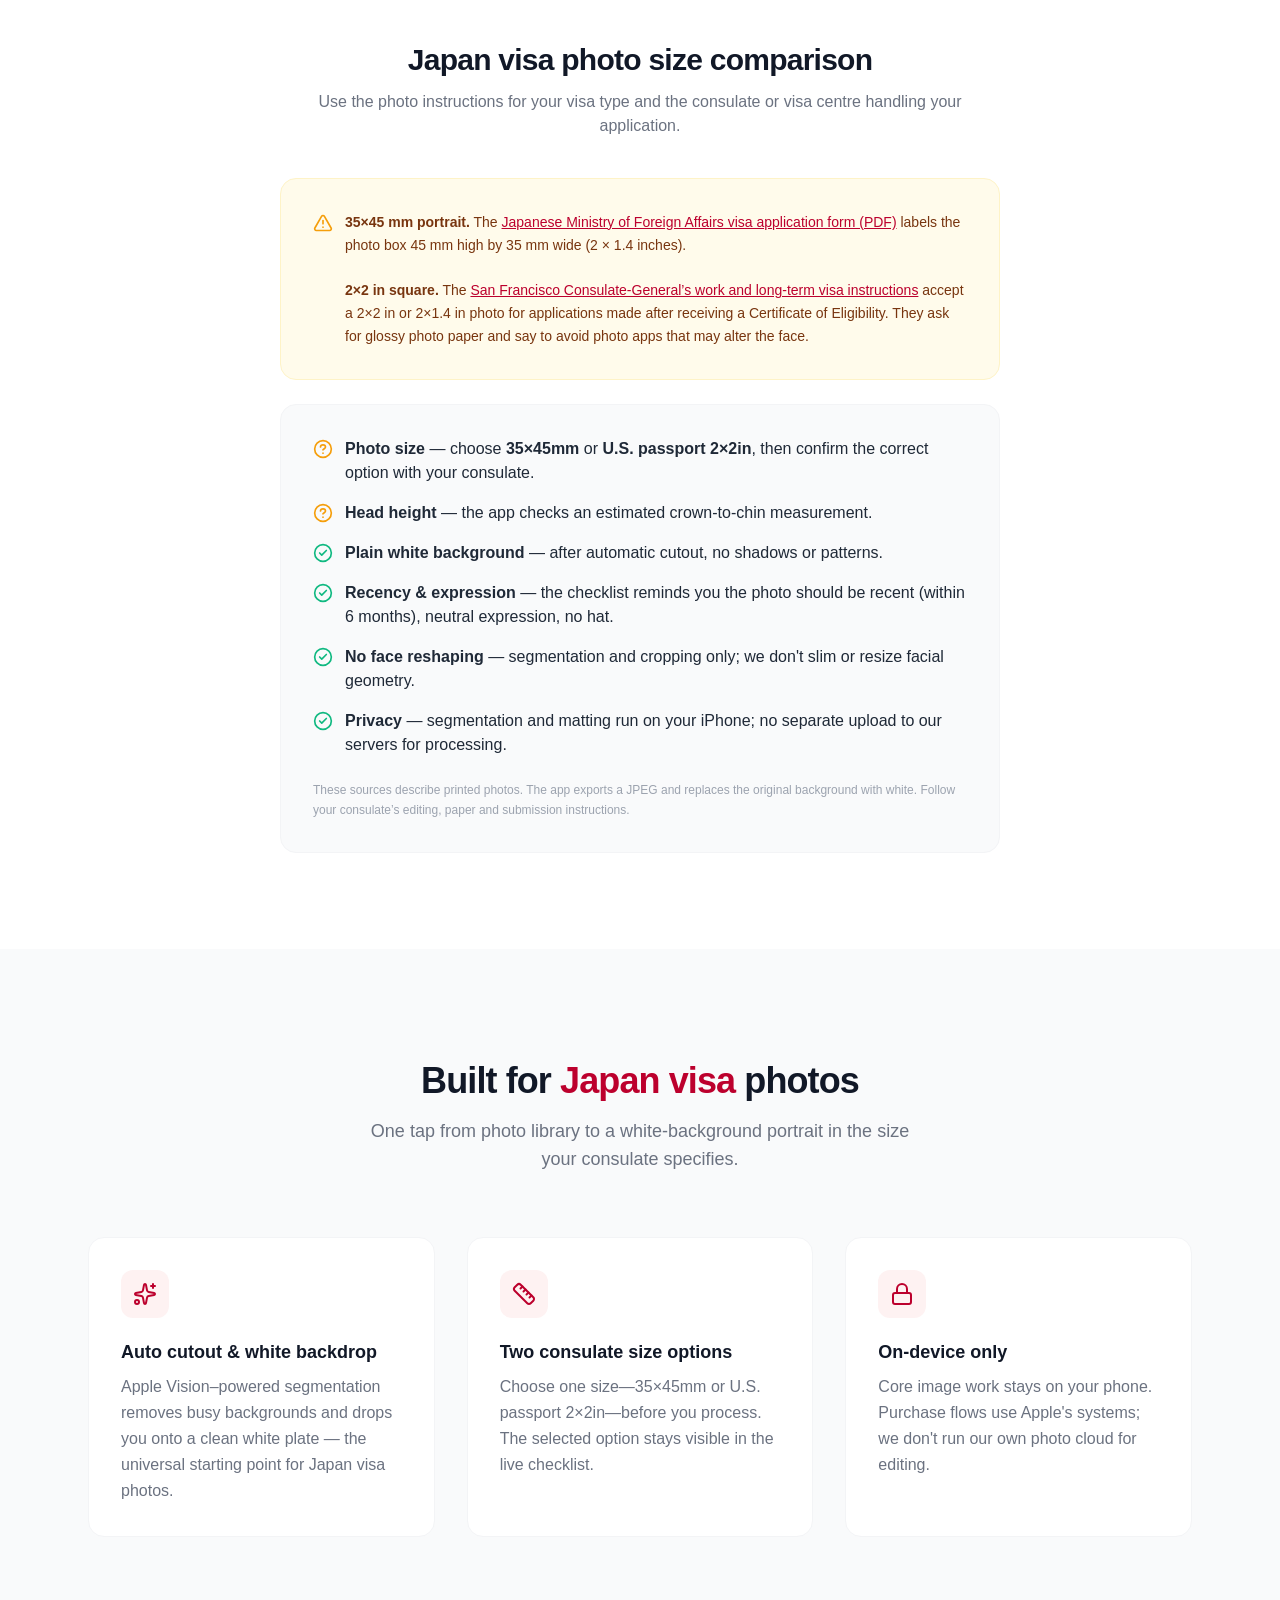
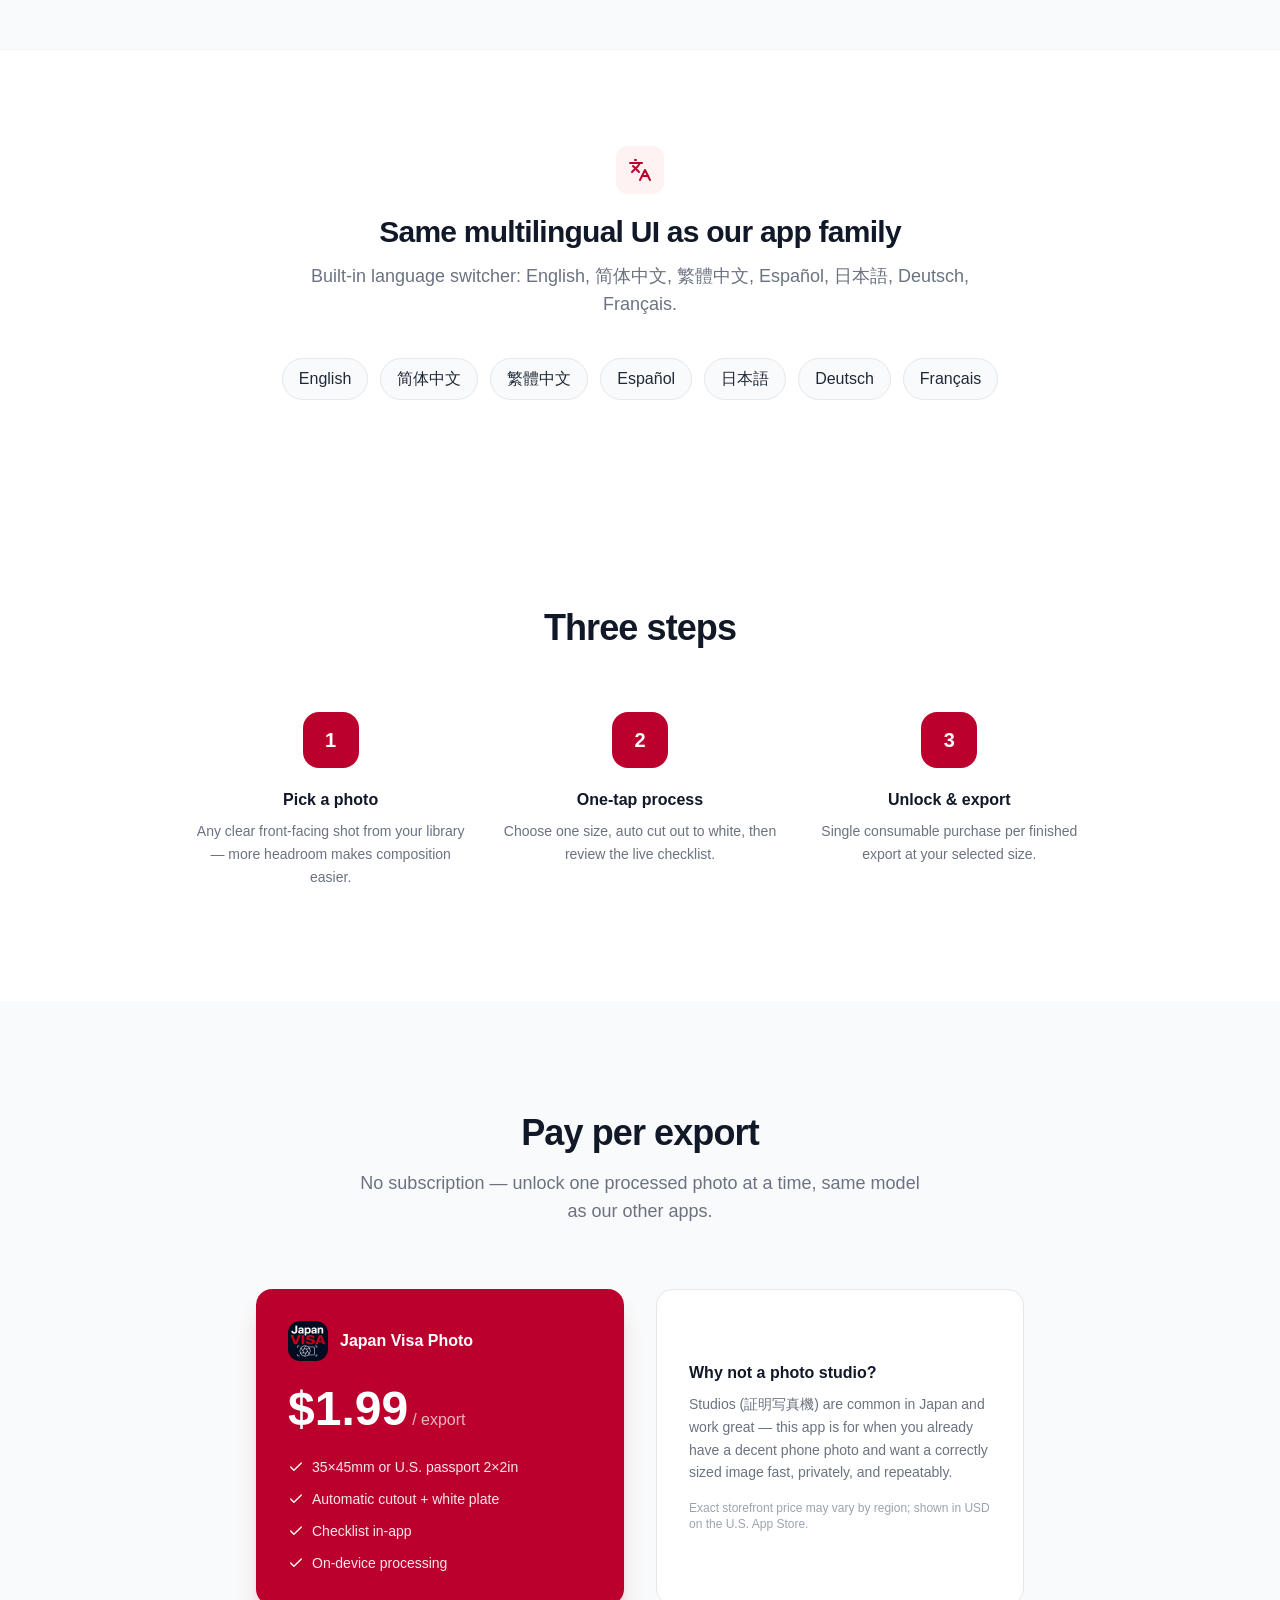
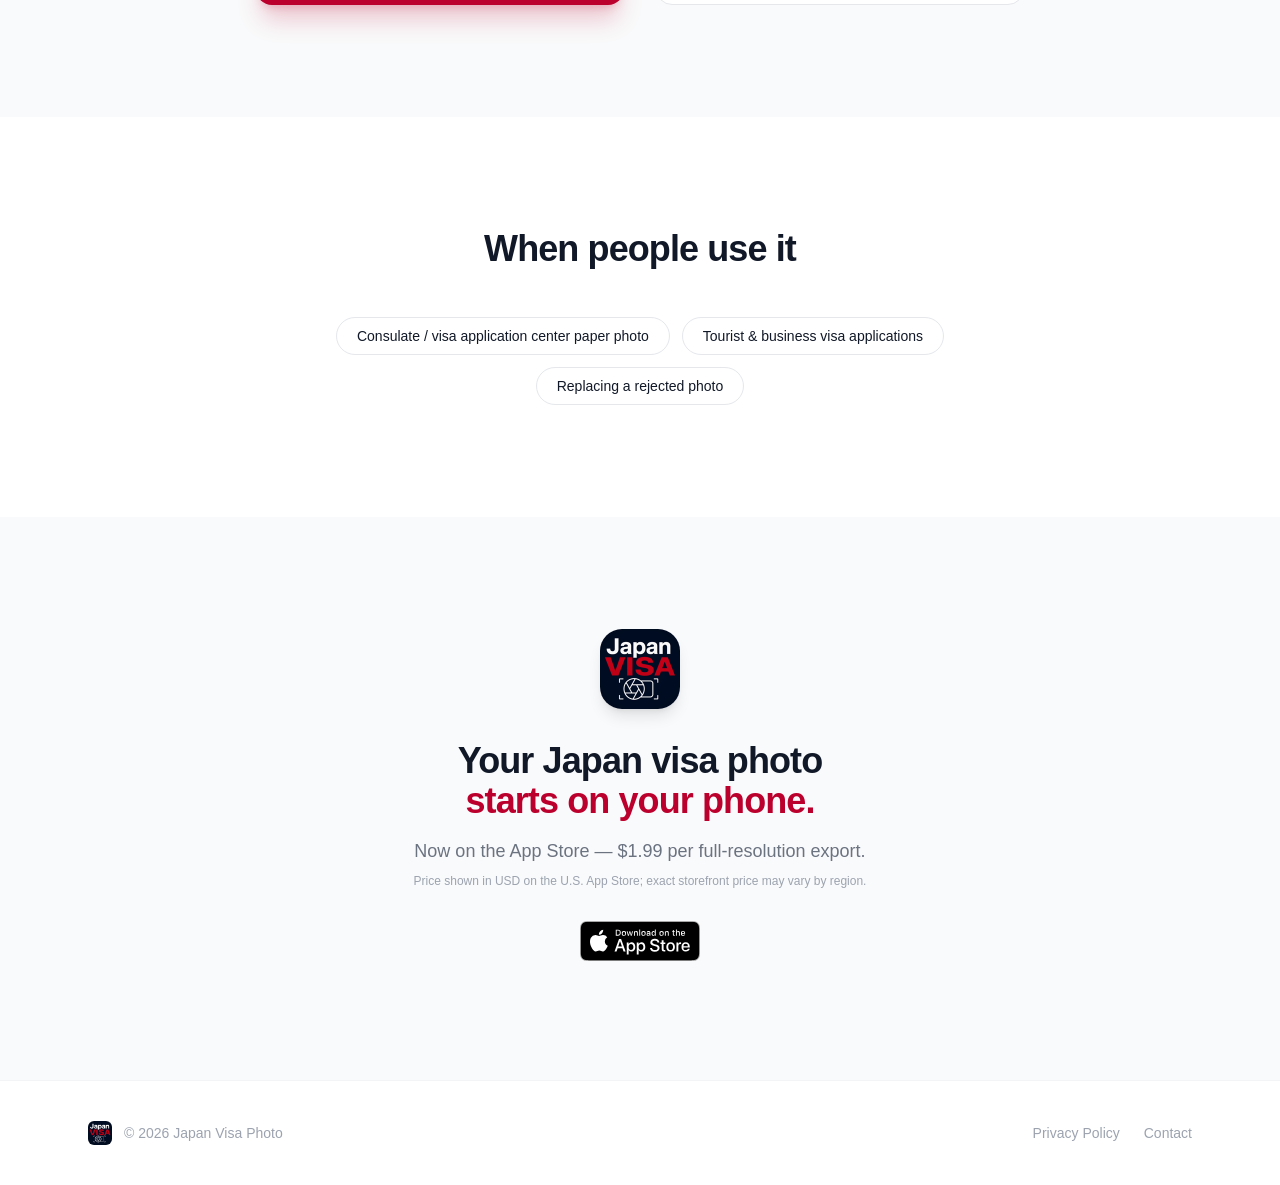
==== commit 8907ff7c: "Link Japan photo size comparison to consular sources" ====
--- a/index.html
+++ b/index.html
@@ -3,22 +3,22 @@
 <head>
     <meta charset="UTF-8">
     <meta name="viewport" content="width=device-width, initial-scale=1.0">
-    <title>Japan Visa Photo — 35×45mm or 2×2in, on-device</title>
-    <meta name="description" content="Turn any portrait into a Japan visa photo: automatic background removal, a choice of 35×45mm or U.S. passport 2×2in, and on-device privacy. For iPhone. Confirm the size with your consulate before applying.">
+    <title>Japan Visa Photo | Compare 35×45 mm and 2×2 in</title>
+    <meta name="description" content="Compare 35×45 mm and 2×2 in Japan visa photo sizes. Choose the size in your consulate’s instructions and preview the iPhone app’s crop and white background.">
     <link rel="canonical" href="https://japan.visaphoto1tap.com/">
     <link rel="icon" type="image/png" href="AppIcon.png">
     <link rel="apple-touch-icon" href="AppIcon.png">
     <meta name="theme-color" content="#bc002d">
     <meta property="og:type" content="website">
     <meta property="og:url" content="https://japan.visaphoto1tap.com/">
-    <meta property="og:title" content="Japan Visa Photo — 35×45mm or 2×2in, on-device">
-    <meta property="og:description" content="Turn any portrait into a Japan visa photo: automatic background removal, a choice of 35×45mm or U.S. passport 2×2in, and on-device privacy. For iPhone. Confirm the size with your consulate before applying.">
+    <meta property="og:title" content="Japan Visa Photo | Compare 35×45 mm and 2×2 in">
+    <meta property="og:description" content="Compare 35×45 mm and 2×2 in Japan visa photo sizes. Choose the size in your consulate’s instructions and preview the iPhone app’s crop and white background.">
     <meta property="og:image" content="https://japan.visaphoto1tap.com/AppIcon.png">
     <meta property="og:image:width" content="1024">
     <meta property="og:image:height" content="1024">
     <meta name="twitter:card" content="summary_large_image">
-    <meta name="twitter:title" content="Japan Visa Photo — 35×45mm or 2×2in, on-device">
-    <meta name="twitter:description" content="Turn any portrait into a Japan visa photo: automatic background removal, a choice of 35×45mm or U.S. passport 2×2in, and on-device privacy. For iPhone. Confirm the size with your consulate before applying.">
+    <meta name="twitter:title" content="Japan Visa Photo | Compare 35×45 mm and 2×2 in">
+    <meta name="twitter:description" content="Compare 35×45 mm and 2×2 in Japan visa photo sizes. Choose the size in your consulate’s instructions and preview the iPhone app’s crop and white background.">
     <meta name="twitter:image" content="https://japan.visaphoto1tap.com/AppIcon.png">
     <script type="application/ld+json">
 {
@@ -27,12 +27,12 @@
   "name": "Japan Visa Photo",
   "url": "https://japan.visaphoto1tap.com/",
   "image": "https://japan.visaphoto1tap.com/AppIcon.png",
-  "description": "Turn any portrait into a Japan visa photo: automatic background removal, a choice of 35×45mm or U.S. passport 2×2in, and on-device privacy. For iPhone. Confirm the size with your consulate before applying.",
+  "description": "Compare 35×45 mm and 2×2 in Japan visa photo sizes. Choose the size in your consulate’s instructions and preview the iPhone app’s crop and white background.",
   "operatingSystem": "iOS 17.0 or later",
   "applicationCategory": "PhotographyApplication",
   "offers": {
     "@type": "Offer",
-    "price": "1.99",
+    "price": "0",
     "priceCurrency": "USD"
   },
   "downloadUrl": "https://apps.apple.com/app/id6787615980"
@@ -246,7 +246,7 @@
             </a>
             </div>
         </div>
-        <a href="https://apps.apple.com/app/id6787615980" target="_blank" rel="noopener noreferrer" class="bg-brand text-white px-4 py-1.5 rounded-full text-sm font-medium hover:bg-brand-dark transition">Download</a>
+        <a href="https://apps.apple.com/app/apple-store/id6787615980?pt=128765534&amp;ct=japan-website-20261117&amp;mt=8" target="_blank" rel="noopener noreferrer" class="inline-flex"><img src="/assets/app-store.svg" width="120" height="40" alt="Download on the App Store"></a>
             </div>
         </div>
     </nav>
@@ -277,13 +277,11 @@
                 </div>
 
                 <div id="download" class="flex flex-col sm:flex-row items-center justify-center gap-4">
-                    <a href="https://apps.apple.com/app/id6787615980" target="_blank" rel="noopener noreferrer" class="inline-flex items-center gap-2 bg-white text-navy px-8 py-3.5 rounded-xl font-semibold hover:bg-gray-100 transition text-base">
-                        <svg xmlns="http://www.w3.org/2000/svg" width="24" height="24" viewBox="0 0 24 24" fill="none" stroke="currentColor" stroke-width="2" stroke-linecap="round" stroke-linejoin="round" class="w-5 h-5 lucide lucide-download" aria-hidden="true" focusable="false"><path d="M12 15V3"></path><path d="M21 15v4a2 2 0 0 1-2 2H5a2 2 0 0 1-2-2v-4"></path><path d="m7 10 5 5 5-5"></path></svg>
-                        Download on the App Store
-                    </a>
+                    <a href="https://apps.apple.com/app/apple-store/id6787615980?pt=128765534&amp;ct=japan-website-20261117&amp;mt=8" target="_blank" rel="noopener noreferrer" class="inline-flex"><img src="/assets/app-store.svg" width="120" height="40" alt="Download on the App Store"></a>
                 </div>
                 <p class="text-gray-500 text-sm mt-4">iOS 17+ &middot; iPhone</p>
                 <p class="text-gray-500 text-sm mt-1">$1.99 per photo &middot; no subscription &middot; free unlimited retries</p>
+                <p class="text-gray-300 text-sm mt-3"><a class="underline" href="#size-comparison">Compare 35×45 mm and 2×2 in</a></p>
                 </div>
 
                 <!-- Product visual: original plus two selectable result sizes -->
@@ -393,25 +391,25 @@
     <section id="compliance-checklist" class="py-16 md:py-24 bg-white border-t border-gray-100">
         <div class="max-w-3xl mx-auto px-6">
             <div class="text-center mb-10">
-                <h2 class="text-2xl md:text-3xl font-bold tracking-tight mb-3">What we check — and what we can't confirm yet</h2>
-                <p class="text-gray-500">Japan's official visa-photo pages are not consistently published with pixel-level specs, so we're upfront about what's a common convention versus what we've directly verified. <strong>Always confirm size and requirements with the specific consulate or visa application center you're using.</strong></p>
+                <h2 id="size-comparison" class="text-2xl md:text-3xl font-bold tracking-tight mb-3 scroll-mt-24">Japan visa photo size comparison</h2>
+                <p class="text-gray-500">Use the photo instructions for your visa type and the consulate or visa centre handling your application.</p>
             </div>
             <div class="bg-amber-50 border border-amber-100 rounded-2xl p-6 md:p-8 mb-6">
                 <div class="flex items-start gap-3">
                     <svg xmlns="http://www.w3.org/2000/svg" width="24" height="24" viewBox="0 0 24 24" fill="none" stroke="currentColor" stroke-width="2" stroke-linecap="round" stroke-linejoin="round" class="w-5 h-5 text-amber-500 flex-shrink-0 mt-0.5 lucide lucide-alert-triangle" aria-hidden="true" focusable="false"><path d="m21.73 18-8-14a2 2 0 0 0-3.48 0l-8 14A2 2 0 0 0 4 21h16a2 2 0 0 0 1.73-3"></path><path d="M12 9v4"></path><path d="M12 17h.01"></path></svg>
-                    <p class="text-sm text-amber-900 leading-relaxed">Japan visa photo requirements vary by consulate. This app offers <strong>35×45mm</strong> and <strong>U.S.-style 2×2in</strong>; select the one your consulate or visa center specifies before applying.</p>
+                    <p class="text-sm text-amber-900 leading-relaxed"><strong>35×45 mm portrait.</strong> The <a class="text-brand underline" href="https://www.mofa.go.jp/mofaj/files/000124525.pdf">Japanese Ministry of Foreign Affairs visa application form (PDF)</a> labels the photo box 45 mm high by 35 mm wide (2 × 1.4 inches).<br><br><strong>2×2 in square.</strong> The <a class="text-brand underline" href="https://www.sf.us.emb-japan.go.jp/itpr_en/e_m02_01_03.html">San Francisco Consulate-General’s work and long-term visa instructions</a> accept a 2×2 in or 2×1.4 in photo for applications made after receiving a Certificate of Eligibility. They ask for glossy photo paper and say to avoid photo apps that may alter the face.</p>
                 </div>
             </div>
             <div class="bg-gray-50 rounded-2xl border border-gray-100 p-6 md:p-8">
                 <ul class="space-y-4 text-left text-sm md:text-base text-gray-800">
                     <li class="compliance-row flex items-start gap-3"><svg xmlns="http://www.w3.org/2000/svg" width="24" height="24" viewBox="0 0 24 24" fill="none" stroke="currentColor" stroke-width="2" stroke-linecap="round" stroke-linejoin="round" class="w-5 h-5 text-amber-500 flex-shrink-0 mt-0.5 lucide lucide-help-circle" aria-hidden="true" focusable="false"><circle cx="12" cy="12" r="10"></circle><path d="M9 9.5a3 2.5 0 016 0c0 2-2 2-3 3.5"></path><path d="M12 17h.01"></path></svg><span><strong>Photo size</strong> &mdash; choose <strong>35×45mm</strong> or <strong>U.S. passport 2×2in</strong>, then confirm the correct option with your consulate.</span></li>
-                    <li class="compliance-row flex items-start gap-3"><svg xmlns="http://www.w3.org/2000/svg" width="24" height="24" viewBox="0 0 24 24" fill="none" stroke="currentColor" stroke-width="2" stroke-linecap="round" stroke-linejoin="round" class="w-5 h-5 text-amber-500 flex-shrink-0 mt-0.5 lucide lucide-help-circle" aria-hidden="true" focusable="false"><circle cx="12" cy="12" r="10"></circle><path d="M9 9.5a3 2.5 0 016 0c0 2-2 2-3 3.5"></path><path d="M12 17h.01"></path></svg><span><strong>Head height</strong> &mdash; targets roughly <strong>32–36mm</strong> (crown to chin), an ICAO-style convention cited by several sources but not independently verified.</span></li>
+                    <li class="compliance-row flex items-start gap-3"><svg xmlns="http://www.w3.org/2000/svg" width="24" height="24" viewBox="0 0 24 24" fill="none" stroke="currentColor" stroke-width="2" stroke-linecap="round" stroke-linejoin="round" class="w-5 h-5 text-amber-500 flex-shrink-0 mt-0.5 lucide lucide-help-circle" aria-hidden="true" focusable="false"><circle cx="12" cy="12" r="10"></circle><path d="M9 9.5a3 2.5 0 016 0c0 2-2 2-3 3.5"></path><path d="M12 17h.01"></path></svg><span><strong>Head height</strong> &mdash; the app checks an estimated crown-to-chin measurement.</span></li>
                     <li class="compliance-row flex items-start gap-3"><svg xmlns="http://www.w3.org/2000/svg" width="24" height="24" viewBox="0 0 24 24" fill="none" stroke="currentColor" stroke-width="2" stroke-linecap="round" stroke-linejoin="round" class="w-5 h-5 text-emerald-500 flex-shrink-0 mt-0.5 lucide lucide-check-circle-2" aria-hidden="true" focusable="false"><circle cx="12" cy="12" r="10"></circle><path d="m16 9-5.5 5.5L8 12"></path></svg><span><strong>Plain white background</strong> &mdash; after automatic cutout, no shadows or patterns.</span></li>
                     <li class="compliance-row flex items-start gap-3"><svg xmlns="http://www.w3.org/2000/svg" width="24" height="24" viewBox="0 0 24 24" fill="none" stroke="currentColor" stroke-width="2" stroke-linecap="round" stroke-linejoin="round" class="w-5 h-5 text-emerald-500 flex-shrink-0 mt-0.5 lucide lucide-check-circle-2" aria-hidden="true" focusable="false"><circle cx="12" cy="12" r="10"></circle><path d="m16 9-5.5 5.5L8 12"></path></svg><span><strong>Recency &amp; expression</strong> &mdash; the checklist reminds you the photo should be recent (within 6 months), neutral expression, no hat.</span></li>
                     <li class="compliance-row flex items-start gap-3"><svg xmlns="http://www.w3.org/2000/svg" width="24" height="24" viewBox="0 0 24 24" fill="none" stroke="currentColor" stroke-width="2" stroke-linecap="round" stroke-linejoin="round" class="w-5 h-5 text-emerald-500 flex-shrink-0 mt-0.5 lucide lucide-check-circle-2" aria-hidden="true" focusable="false"><circle cx="12" cy="12" r="10"></circle><path d="m16 9-5.5 5.5L8 12"></path></svg><span><strong>No face reshaping</strong> &mdash; segmentation and cropping only; we don't slim or resize facial geometry.</span></li>
                     <li class="compliance-row flex items-start gap-3"><svg xmlns="http://www.w3.org/2000/svg" width="24" height="24" viewBox="0 0 24 24" fill="none" stroke="currentColor" stroke-width="2" stroke-linecap="round" stroke-linejoin="round" class="w-5 h-5 text-emerald-500 flex-shrink-0 mt-0.5 lucide lucide-check-circle-2" aria-hidden="true" focusable="false"><circle cx="12" cy="12" r="10"></circle><path d="m16 9-5.5 5.5L8 12"></path></svg><span><strong>Privacy</strong> &mdash; segmentation and matting run on your iPhone; no separate upload to our servers for processing.</span></li>
                 </ul>
-                <p class="text-xs text-gray-400 mt-6 leading-relaxed">This app does not claim ICAO compliance or a confirmed file-size limit for Japan — no primary source could be independently verified at the time of writing. Final acceptance is always at the discretion of the consulate or visa application center you use.</p>
+                <p class="text-xs text-gray-400 mt-6 leading-relaxed">These sources describe printed photos. The app exports a JPEG and replaces the original background with white. Follow your consulate’s editing, paper and submission instructions.</p>
             </div>
         </div>
     </section>
@@ -528,10 +526,7 @@
             <h2 class="text-3xl md:text-4xl font-bold tracking-tight mb-4">Your Japan visa photo<br><span class="text-brand">starts on your phone.</span></h2>
             <p class="text-gray-500 text-lg mb-2">Now on the App Store — $1.99 per full-resolution export.</p>
             <p class="text-xs text-gray-400 mb-8">Price shown in USD on the U.S. App Store; exact storefront price may vary by region.</p>
-            <a href="https://apps.apple.com/app/id6787615980" target="_blank" rel="noopener noreferrer" class="inline-flex items-center gap-2 bg-brand text-white px-8 py-4 rounded-xl font-semibold hover:bg-brand-dark transition text-base">
-                <svg xmlns="http://www.w3.org/2000/svg" width="24" height="24" viewBox="0 0 24 24" fill="none" stroke="currentColor" stroke-width="2" stroke-linecap="round" stroke-linejoin="round" class="w-5 h-5 lucide lucide-download" aria-hidden="true" focusable="false"><path d="M12 15V3"></path><path d="M21 15v4a2 2 0 0 1-2 2H5a2 2 0 0 1-2-2v-4"></path><path d="m7 10 5 5 5-5"></path></svg>
-                Download on the App Store
-            </a>
+            <a href="https://apps.apple.com/app/apple-store/id6787615980?pt=128765534&amp;ct=japan-website-20261117&amp;mt=8" target="_blank" rel="noopener noreferrer" class="inline-flex"><img src="/assets/app-store.svg" width="120" height="40" alt="Download on the App Store"></a>
         </div>
     </section>
 
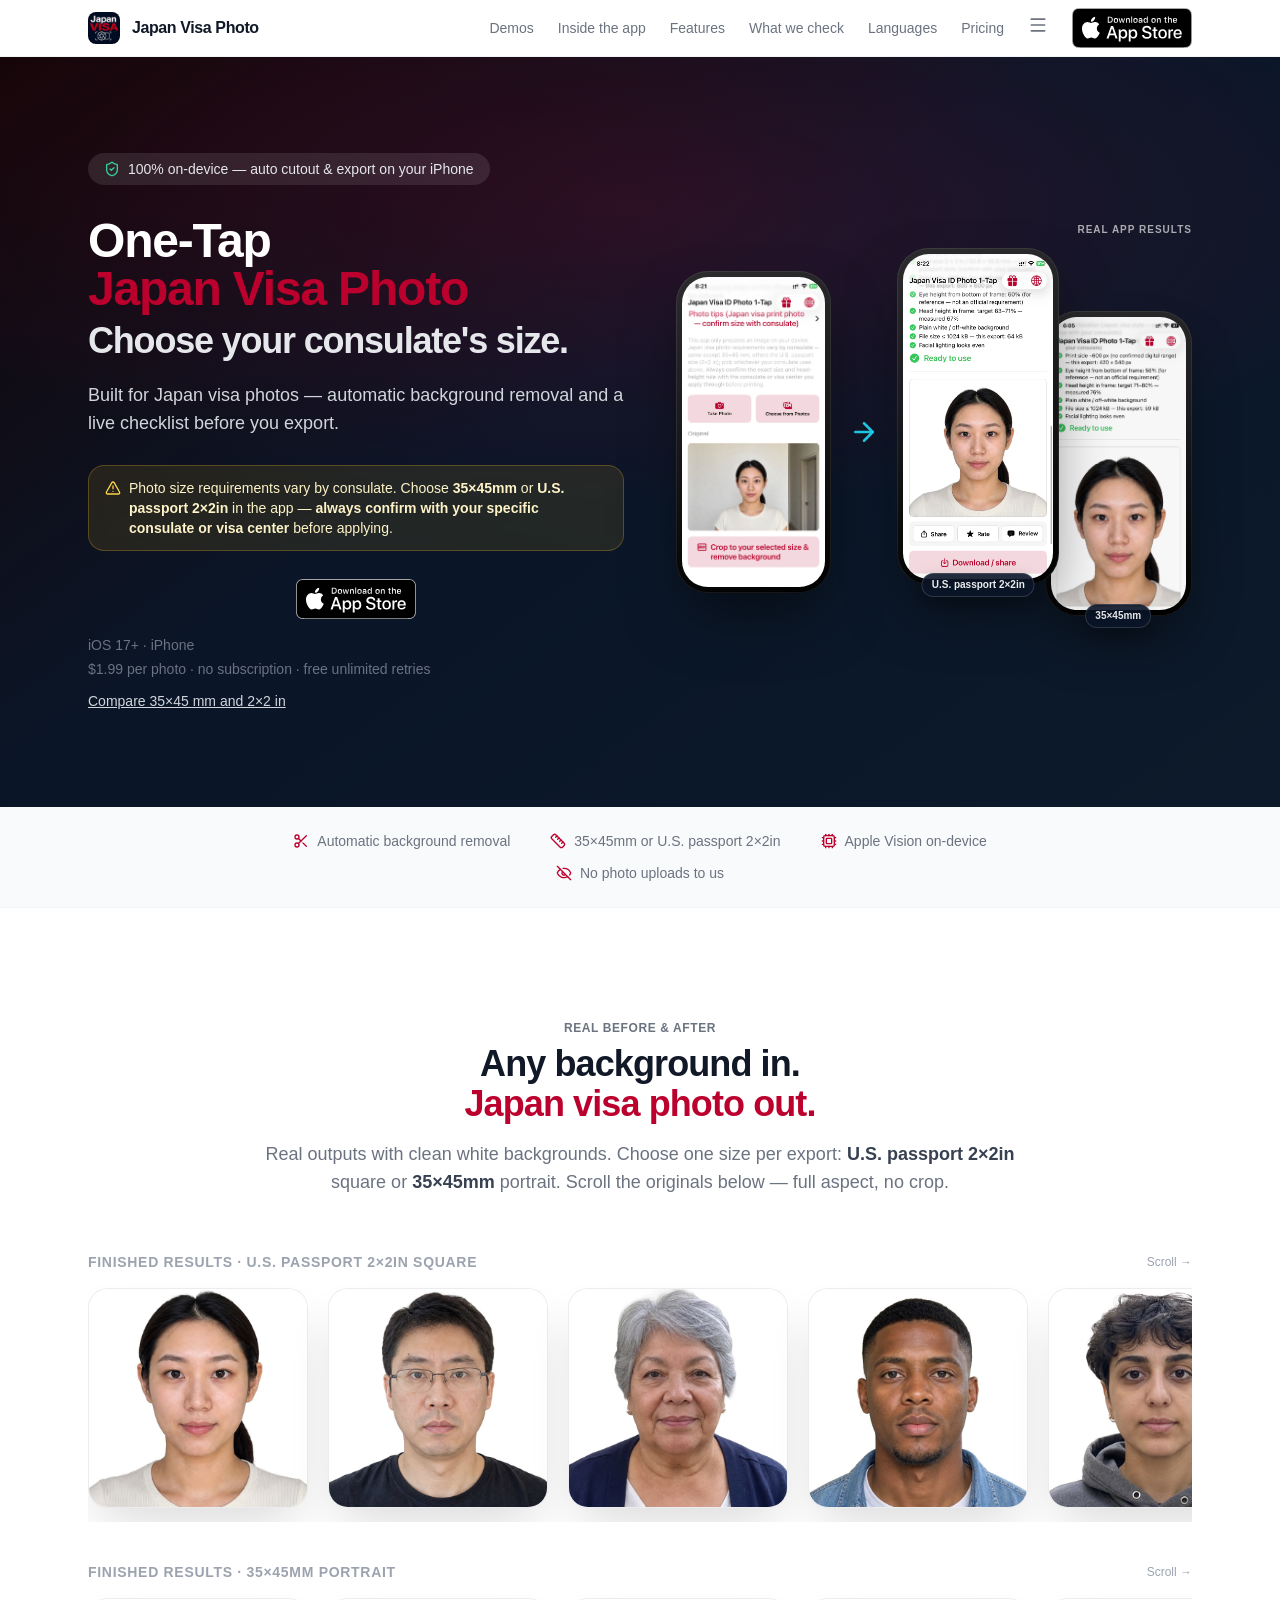
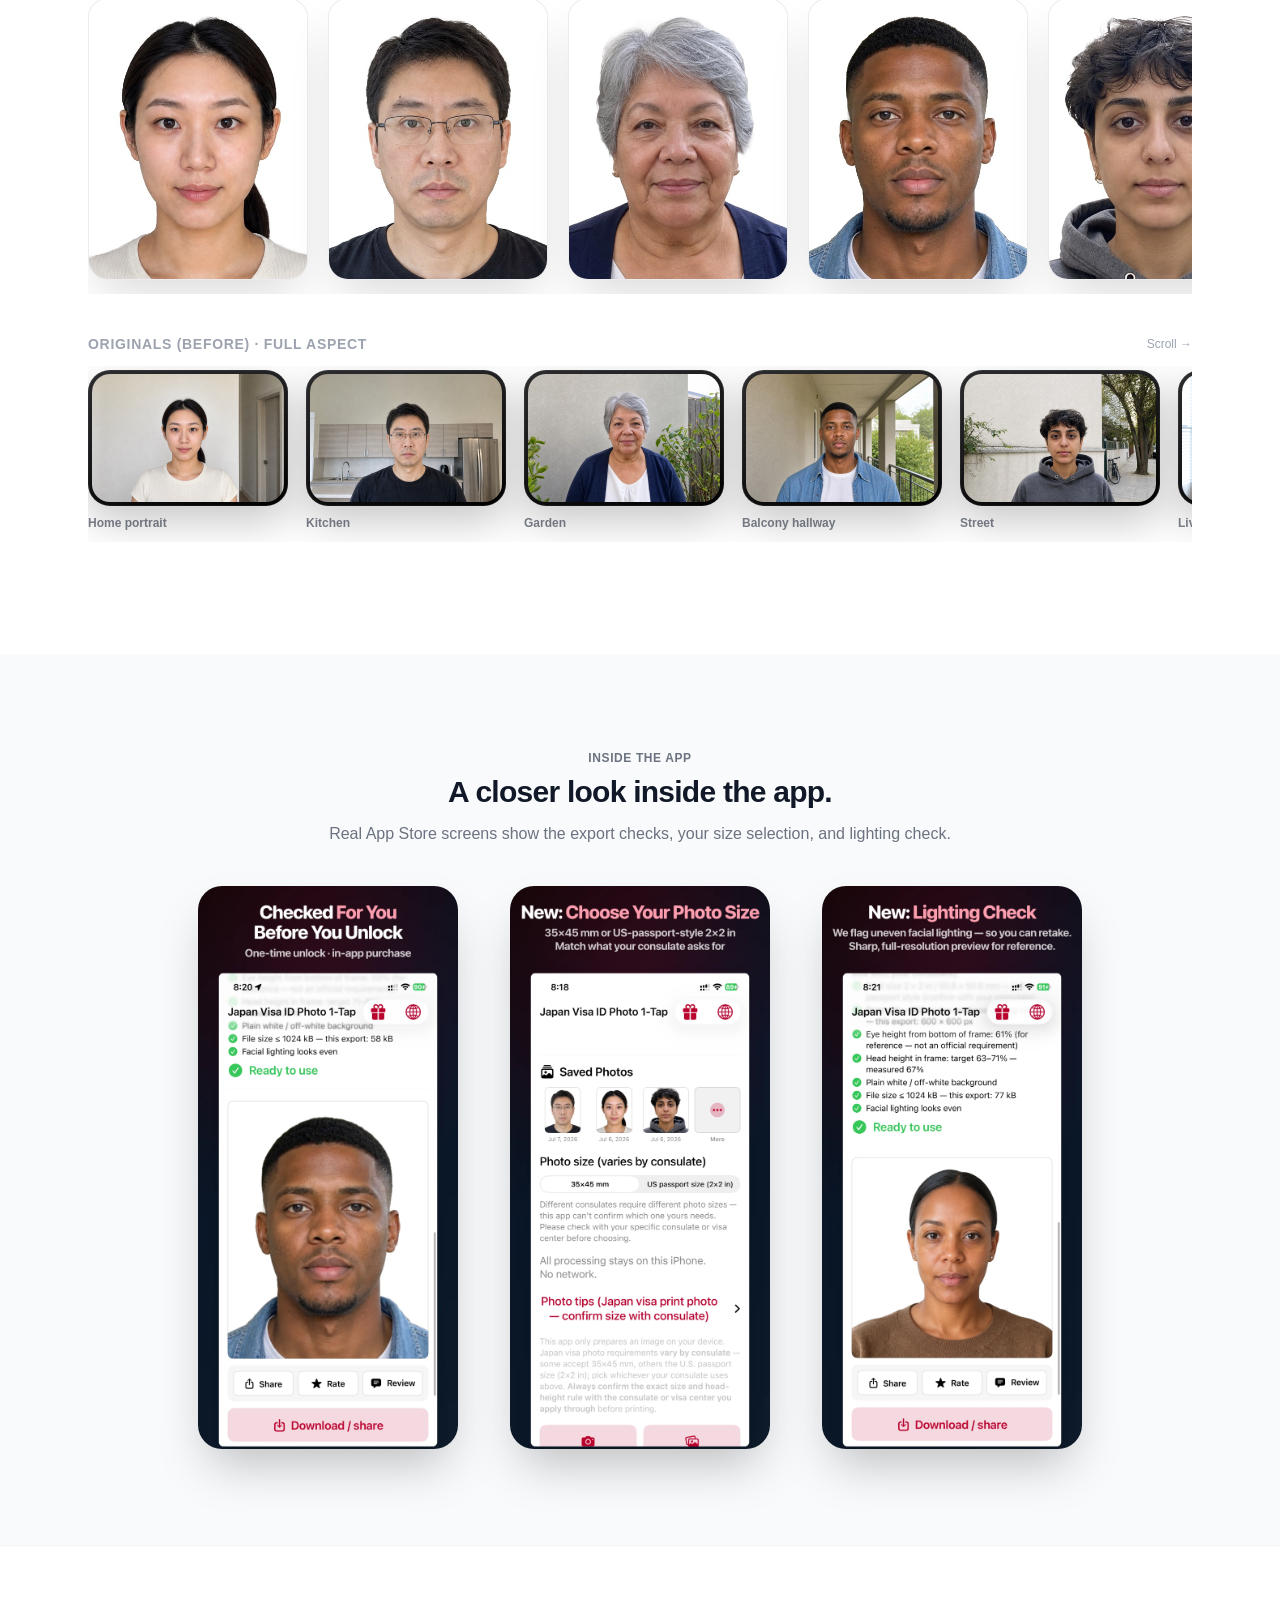
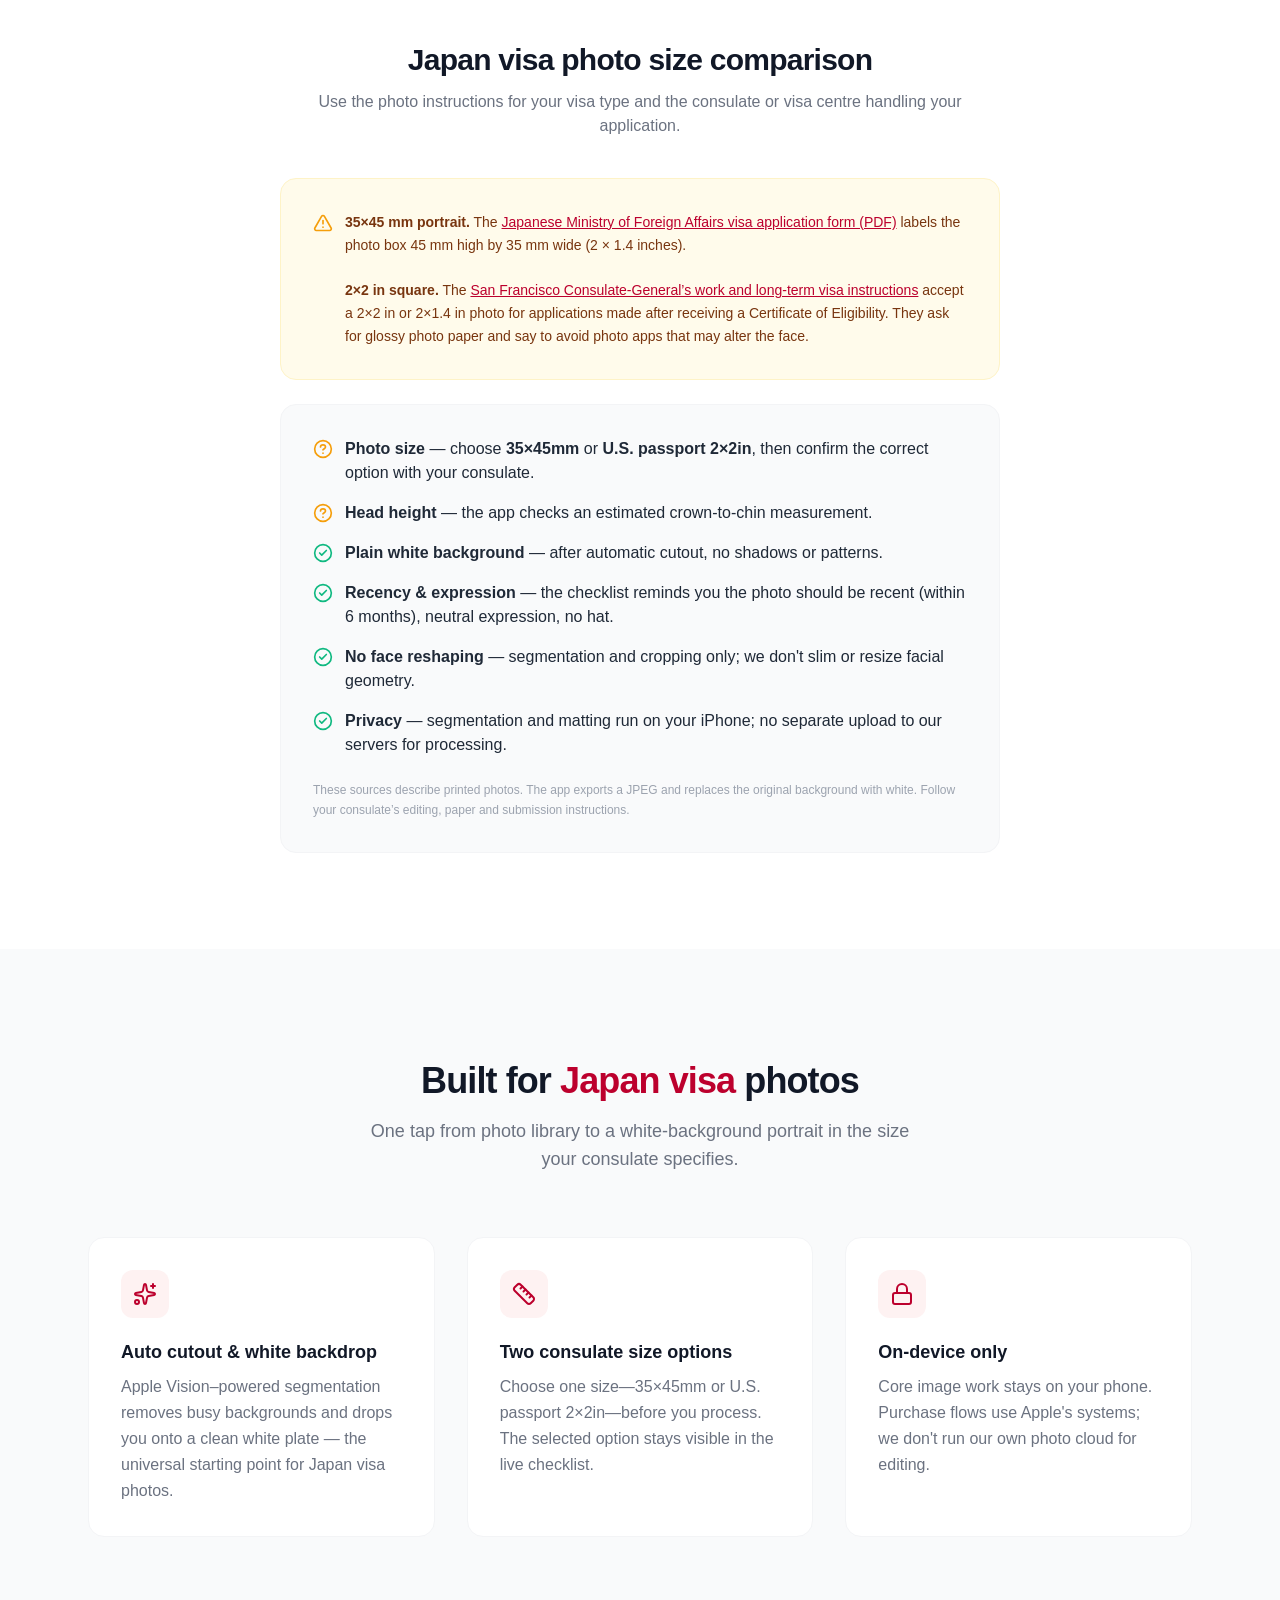
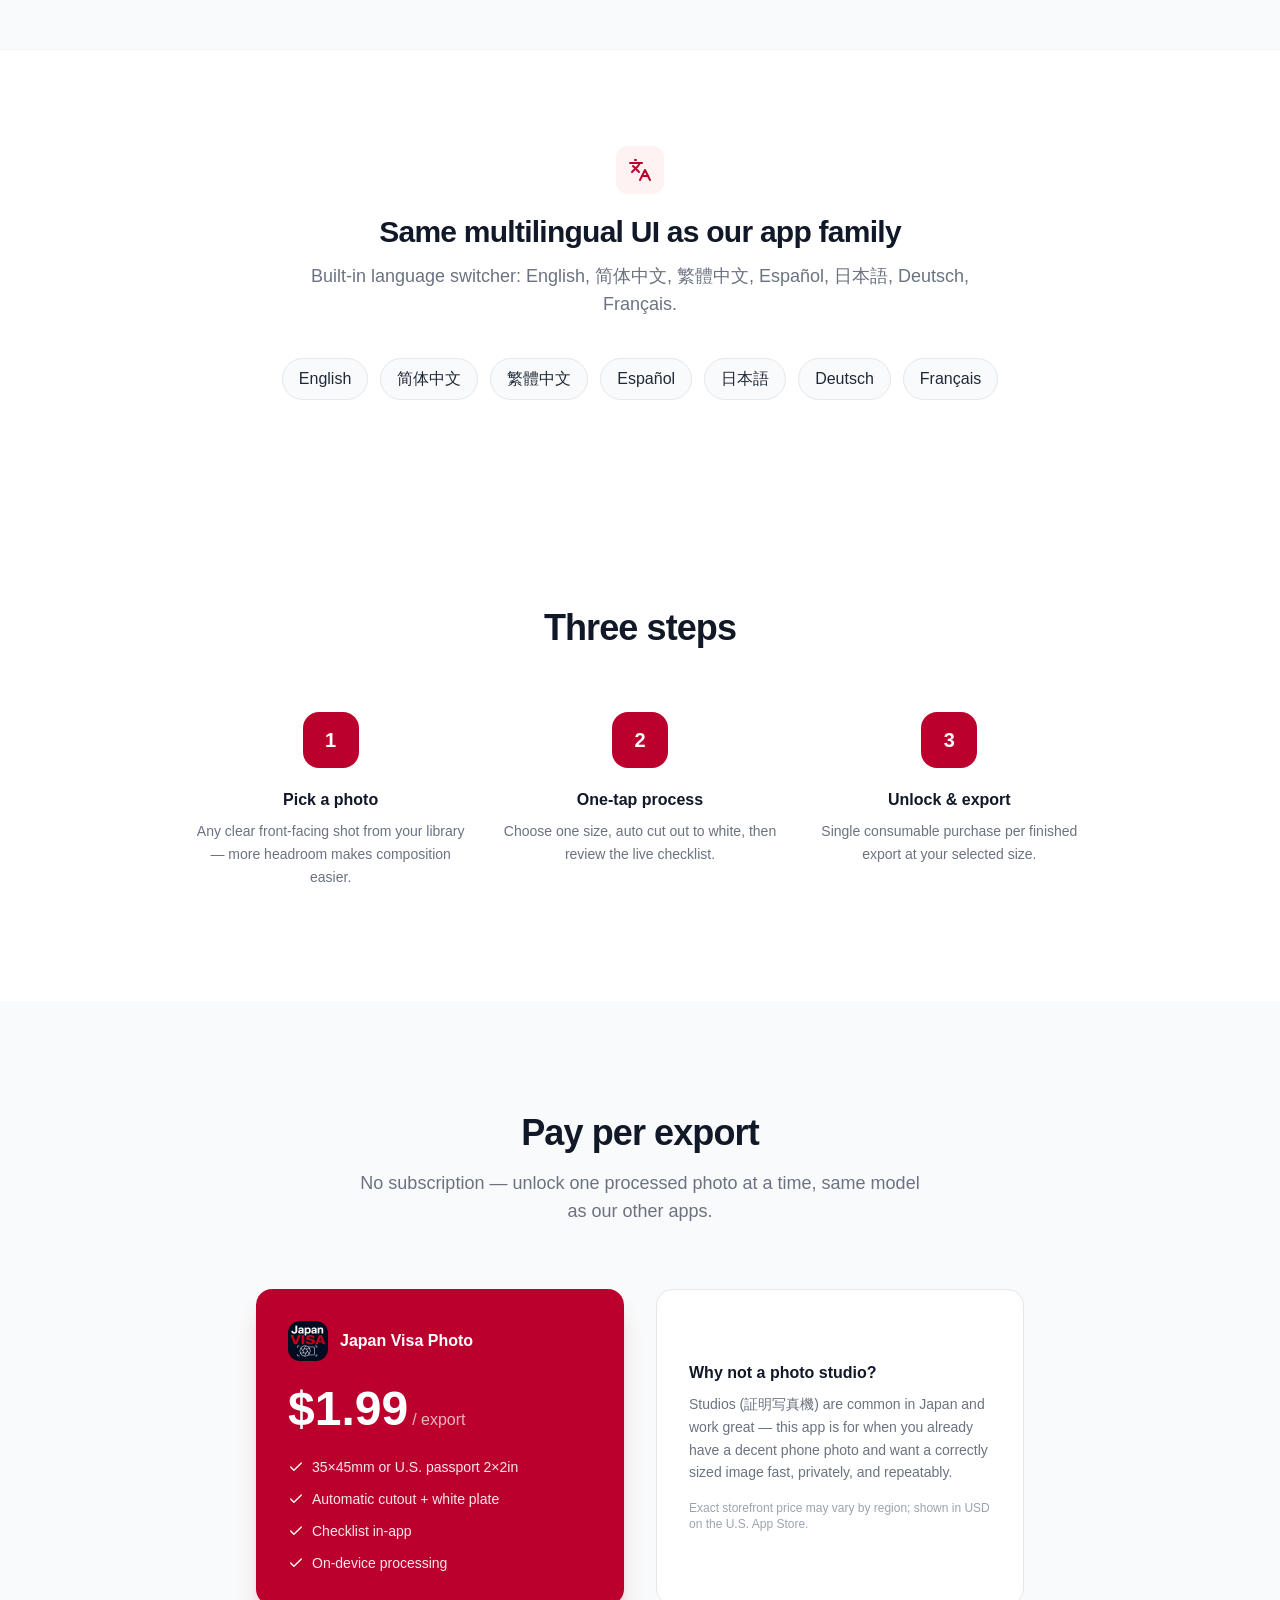
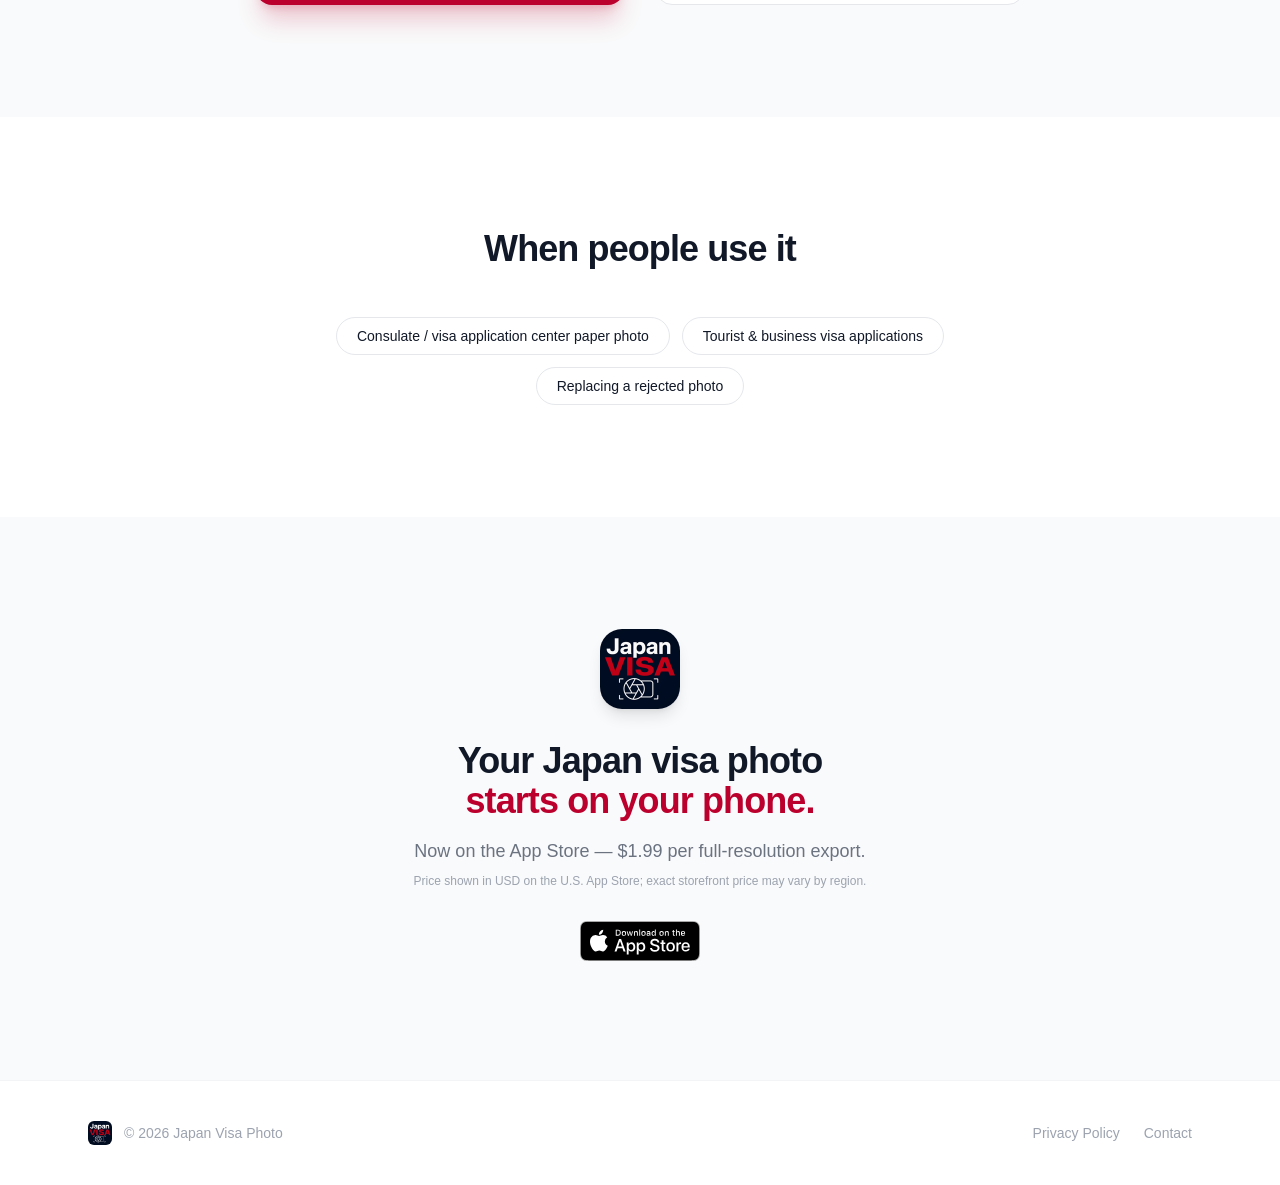
==== commit 0c998ef5: "Fit Japan photo comparison within narrow screens" ====
--- a/index.html
+++ b/index.html
@@ -111,22 +111,18 @@
             background: #fff;
         }
         /* Hero flow: one original, then two selectable result sizes as a single group. */
-        .hero-visual--sizes { gap: clamp(12px, 1.5vw, 22px); }
-        .hero-visual--sizes > .hero-before .hero-phone { width: clamp(125px, 13vw, 160px); }
+        .hero-visual--sizes { gap: clamp(10px, 1.5vw, 18px); }
+        .hero-visual--sizes > .hero-before { width: min(29%, 160px); }
+        .hero-visual--sizes .hero-phone { width: 100%; }
         .hero-results {
             position: relative;
-            width: clamp(230px, 24vw, 310px);
-            height: clamp(285px, 34vw, 390px);
+            width: min(55%, 310px);
+            aspect-ratio: 4 / 5;
             flex: 0 0 auto;
         }
         .hero-results .hero-after { position: absolute; }
-        .hero-results .hero-after--square { left: 0; top: 0; z-index: 2; }
-        .hero-results .hero-after--portrait { right: 0; bottom: 0; z-index: 1; }
-        .hero-results .hero-phone { width: clamp(128px, 15vw, 170px); }
-        .hero-results .hero-after--portrait .hero-phone {
-            width: clamp(118px, 13.5vw, 154px);
-            opacity: 0.97;
-        }
+        .hero-results .hero-after--square { left: 0; top: 0; width: 55%; z-index: 2; }
+        .hero-results .hero-after--portrait { right: 0; bottom: 0; width: 50%; z-index: 1; opacity: 0.97; }
         .hero-size-label {
             position: absolute;
             z-index: 3;
@@ -156,10 +152,6 @@
         }
         @media (max-width: 767px) {
             .hero-visual--sizes { gap: 10px; margin-top: 8px; }
-            .hero-visual--sizes > .hero-before .hero-phone { width: clamp(104px, 30vw, 150px); }
-            .hero-results { width: clamp(205px, 56vw, 290px); height: clamp(252px, 66vw, 355px); }
-            .hero-results .hero-phone { width: clamp(107px, 29vw, 155px); }
-            .hero-results .hero-after--portrait .hero-phone { width: clamp(96px, 26vw, 140px); }
             .hero-results-note { display: none; }
         }
         /* Before/After pills */
@@ -253,7 +245,7 @@
 
     <section class="gradient-hero text-white overflow-hidden">
         <div class="max-w-6xl mx-auto px-6 py-16 md:py-24">
-            <div class="grid md:grid-cols-2 gap-12 md:gap-8 items-center">
+            <div class="grid grid-cols-1 md:grid-cols-2 gap-12 md:gap-8 items-center">
                 <!-- Copy -->
                 <div class="text-center md:text-left">
                 <div class="inline-flex items-center gap-2 bg-white/10 backdrop-blur rounded-full px-4 py-1.5 text-sm mb-8">
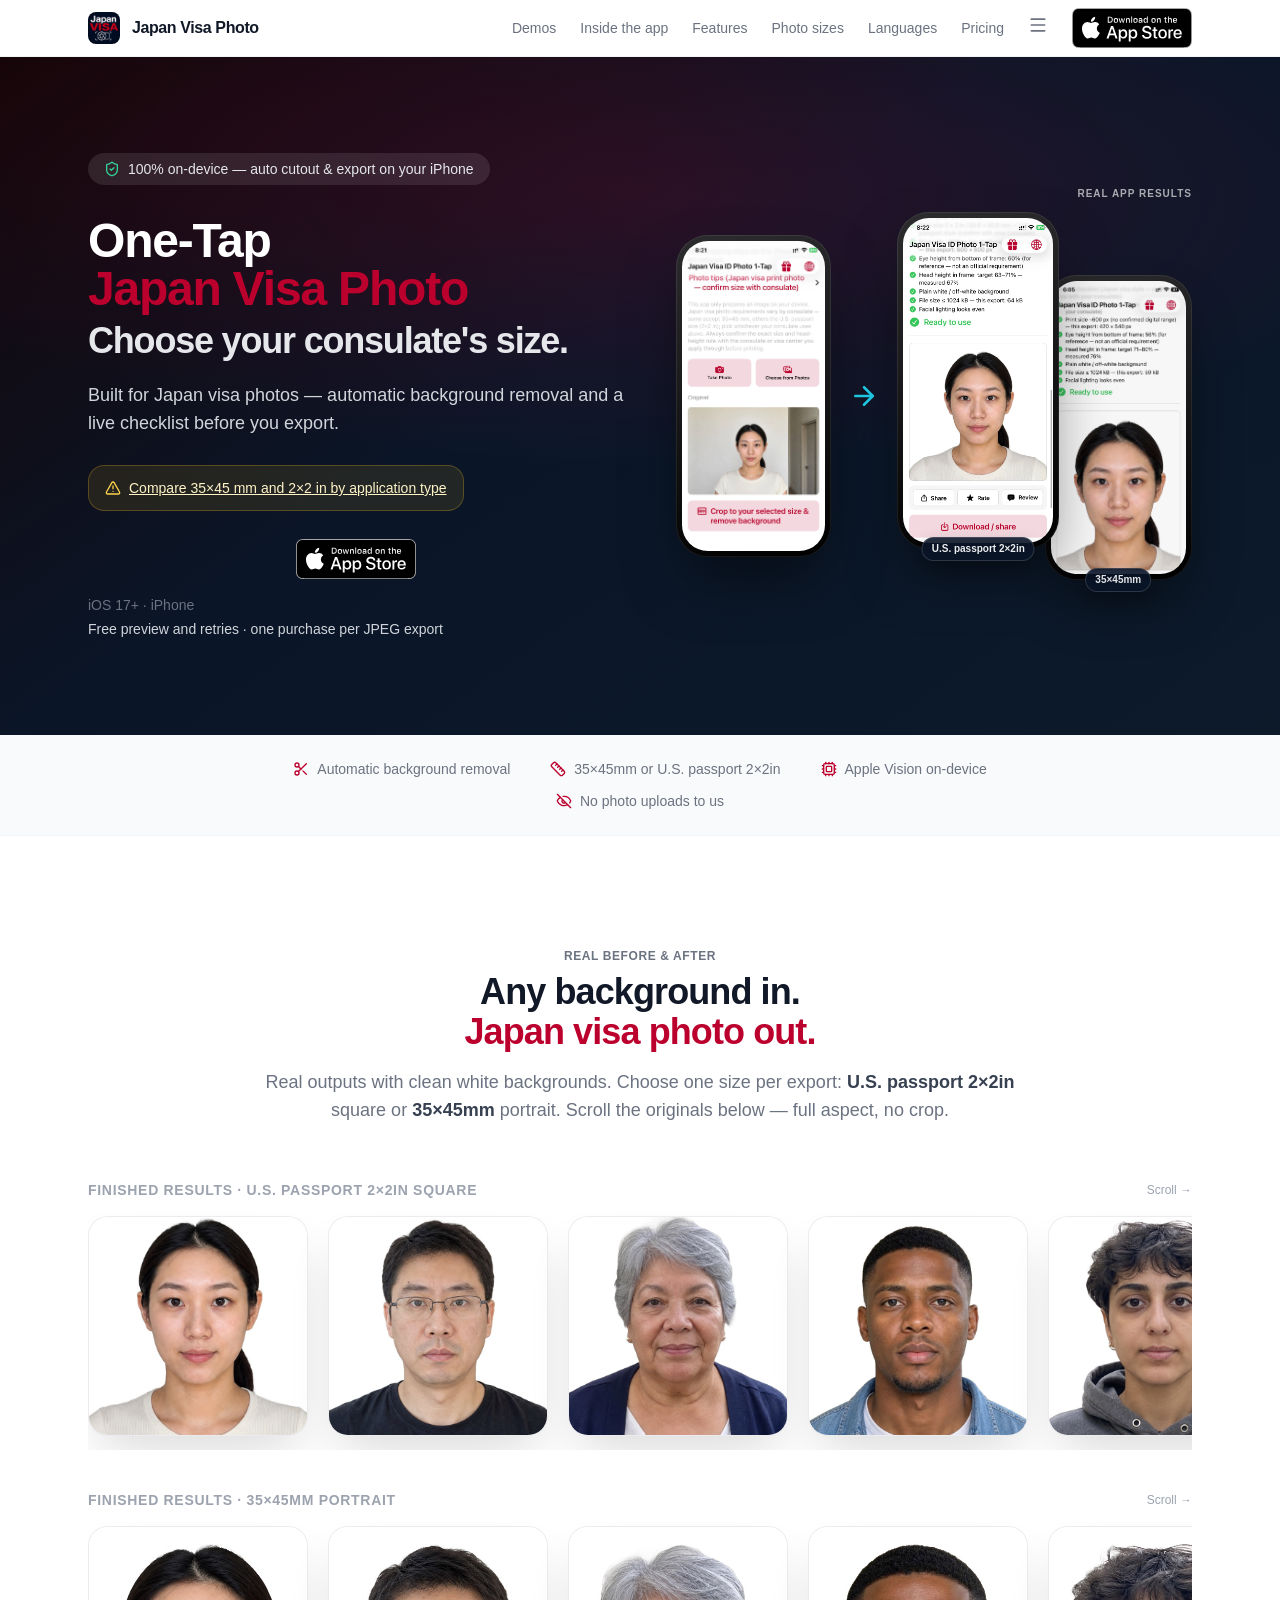
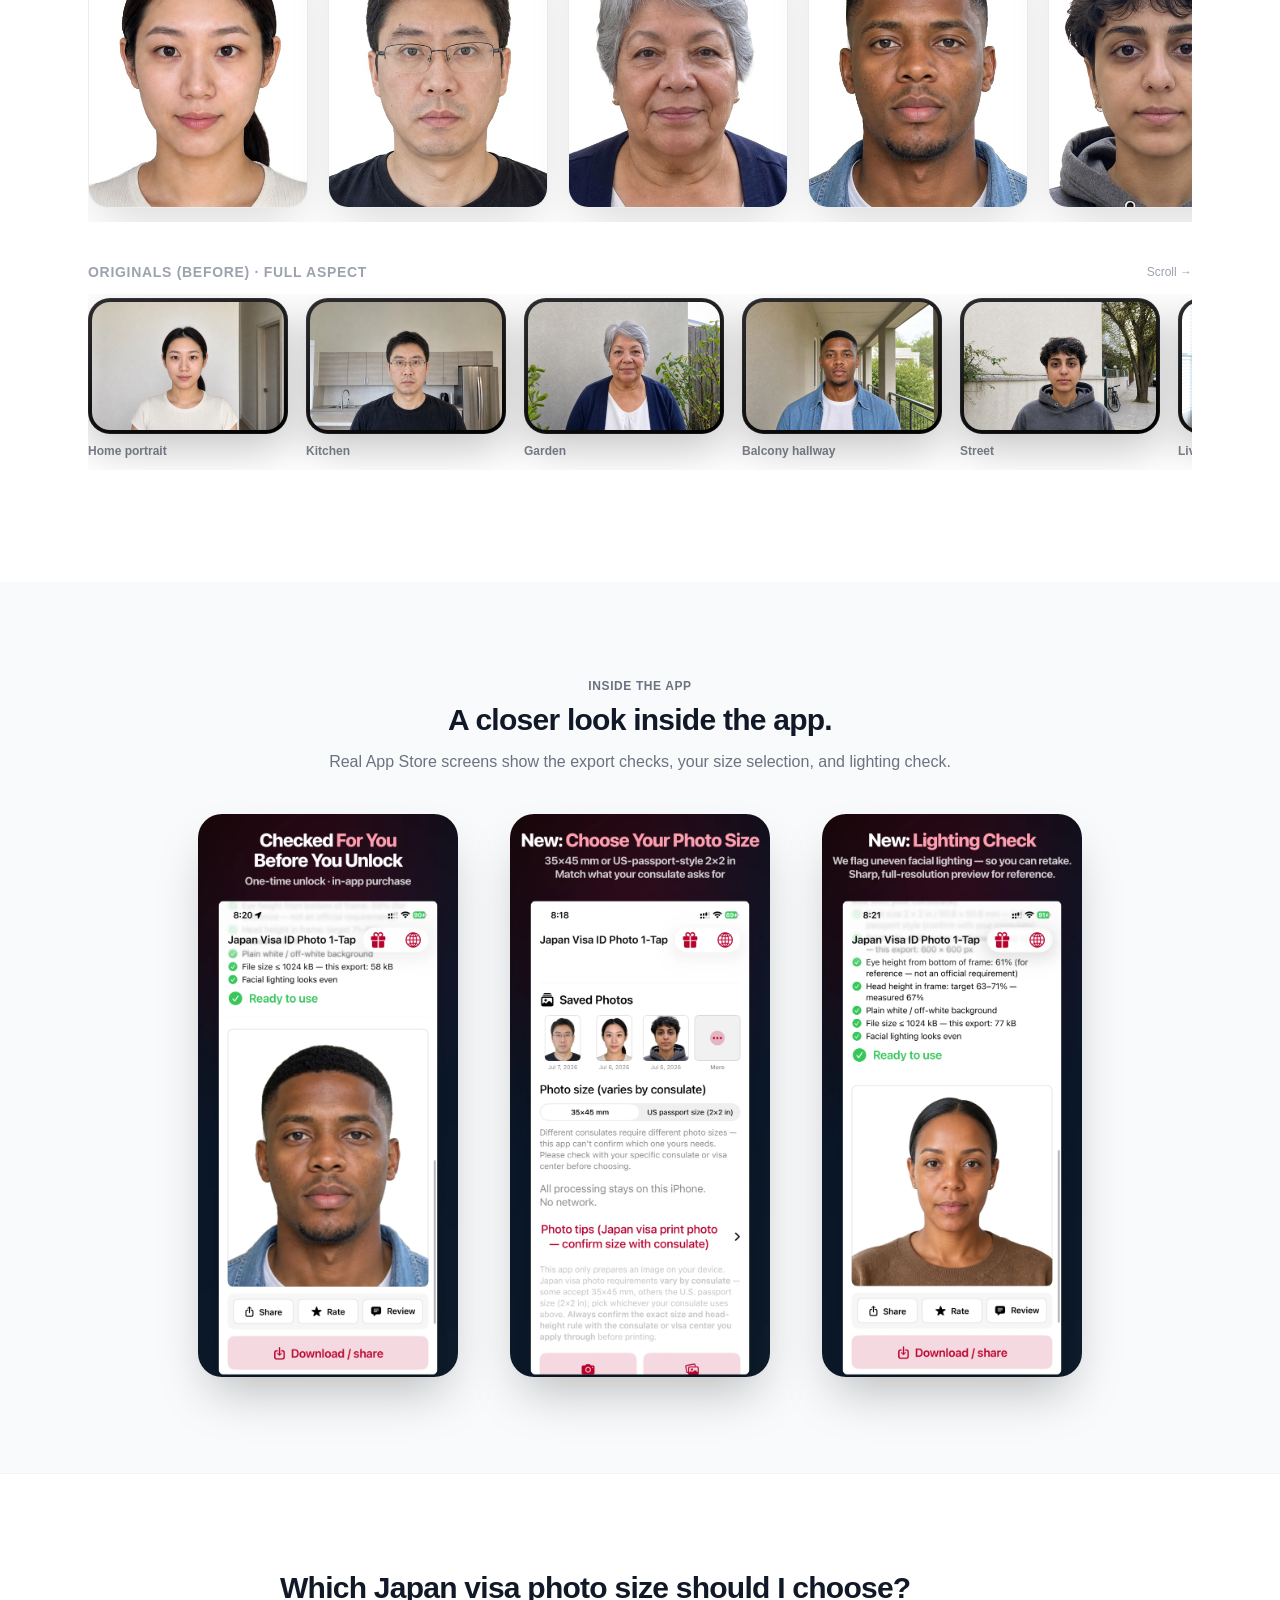
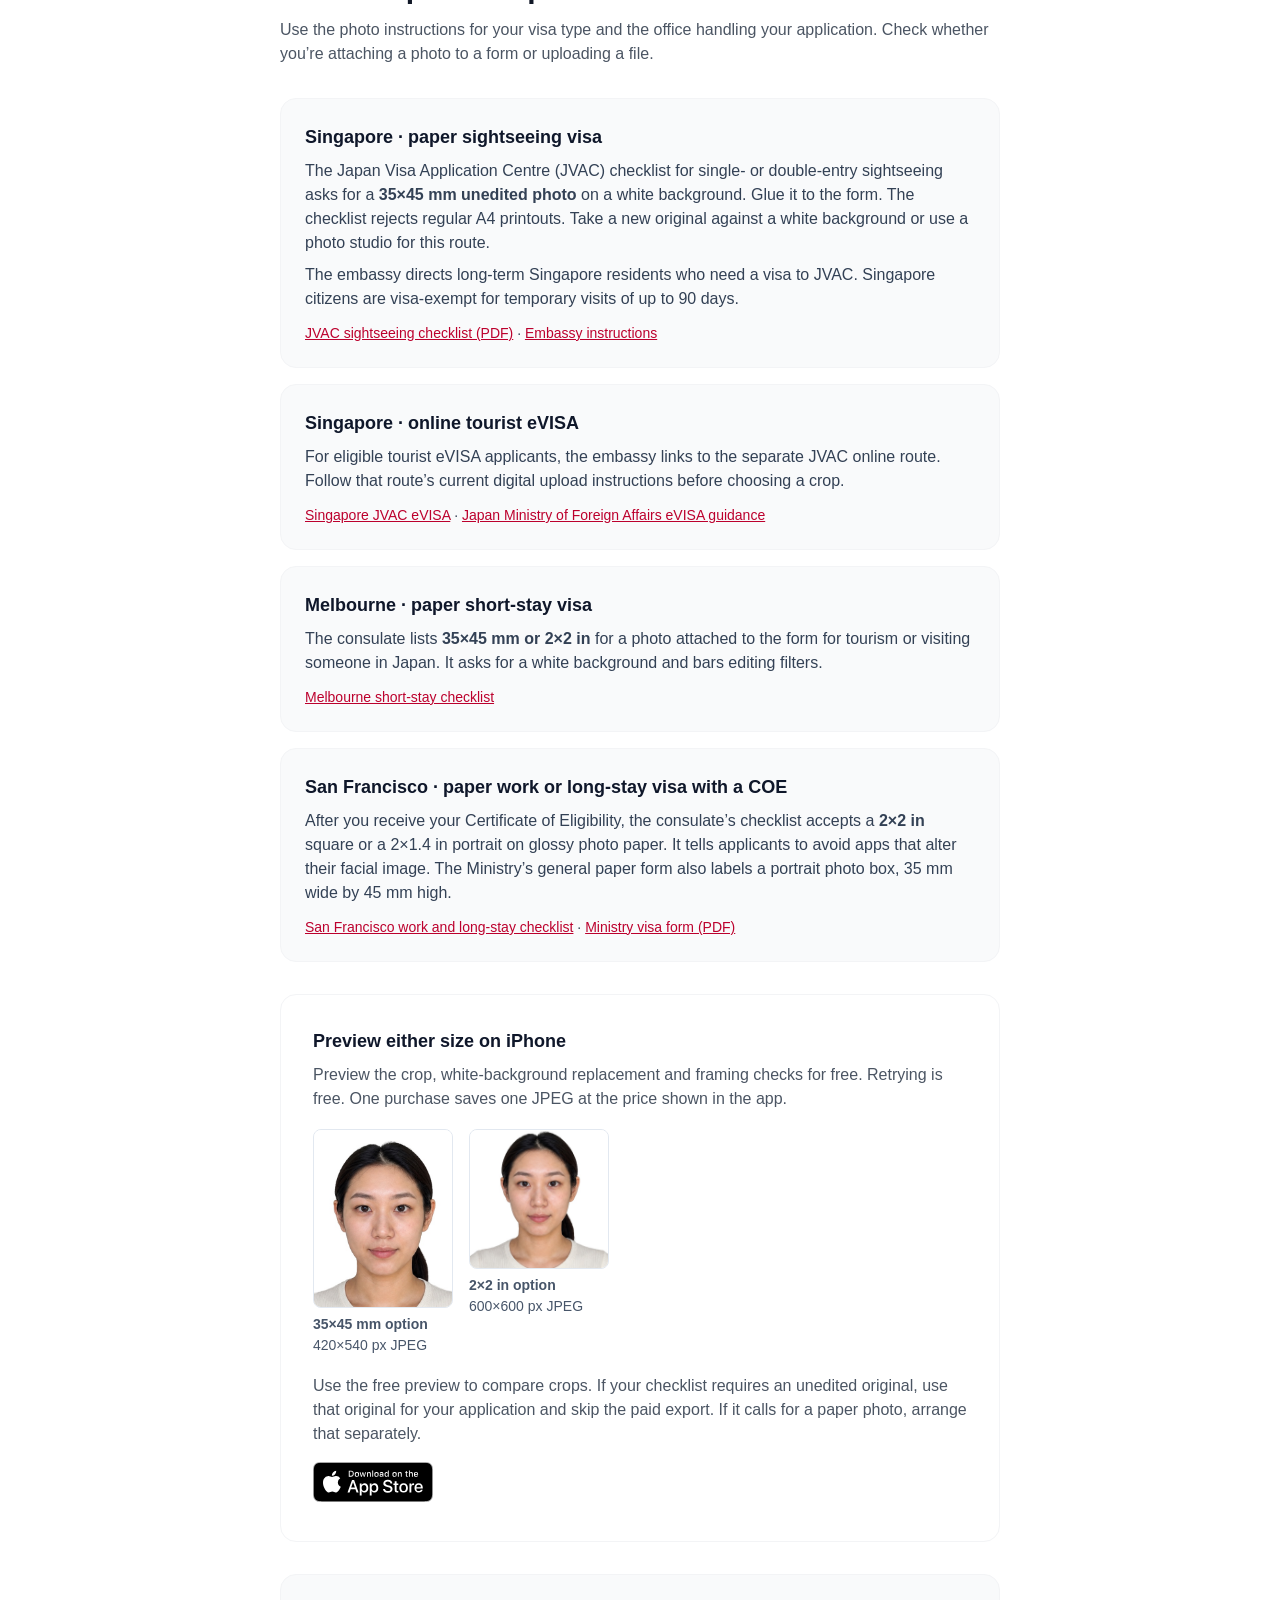
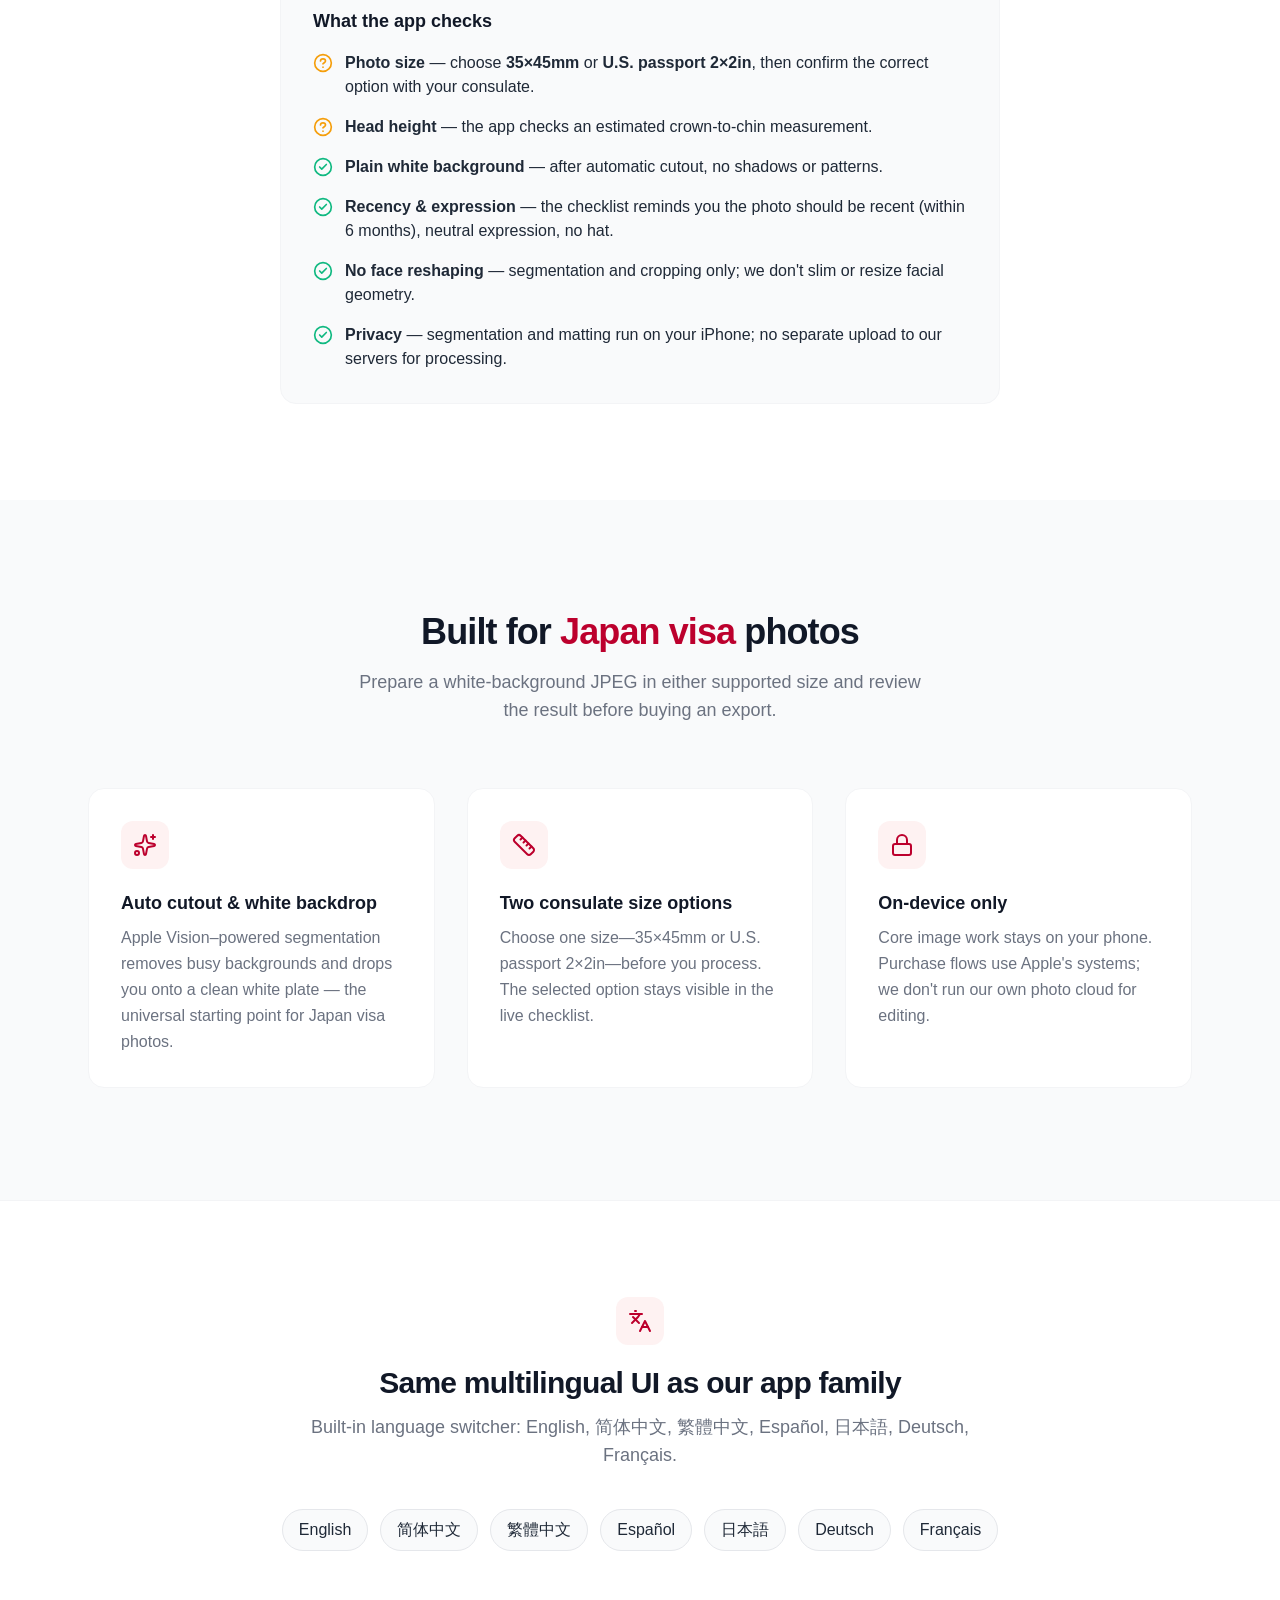
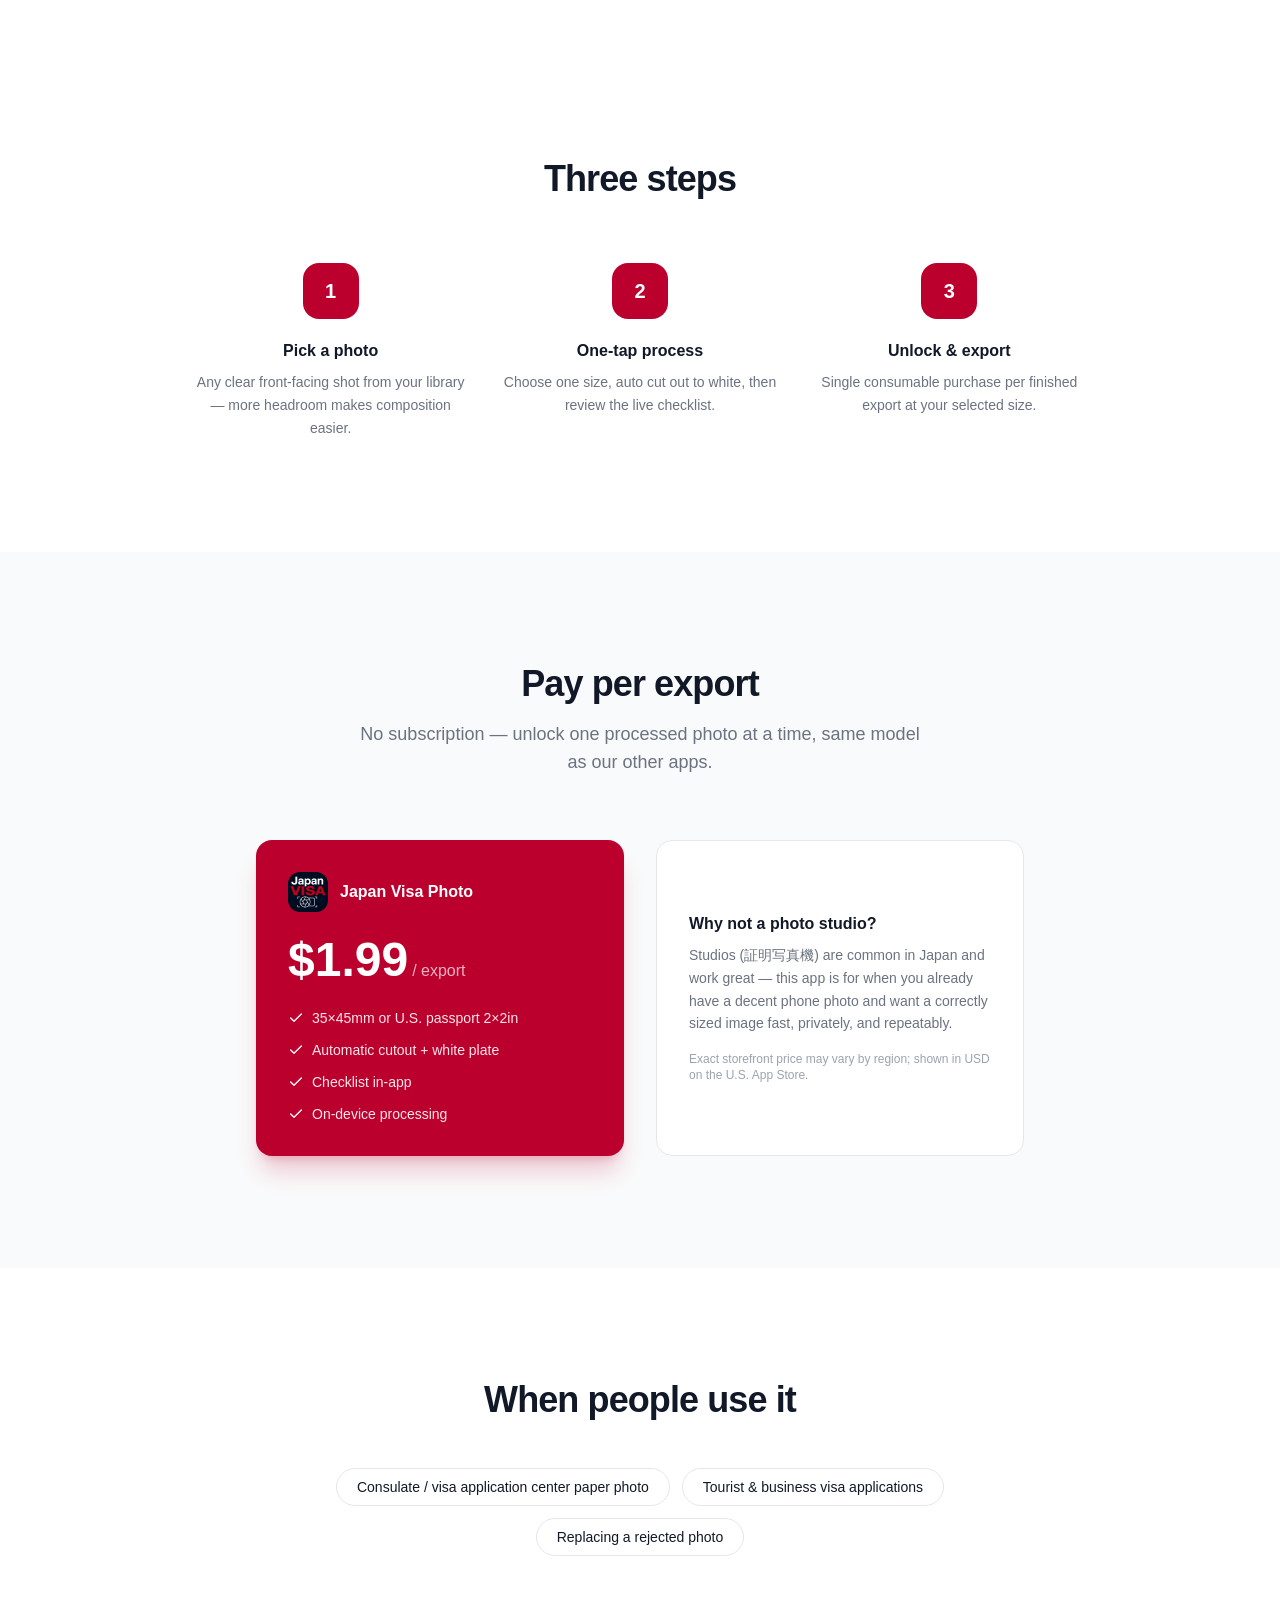
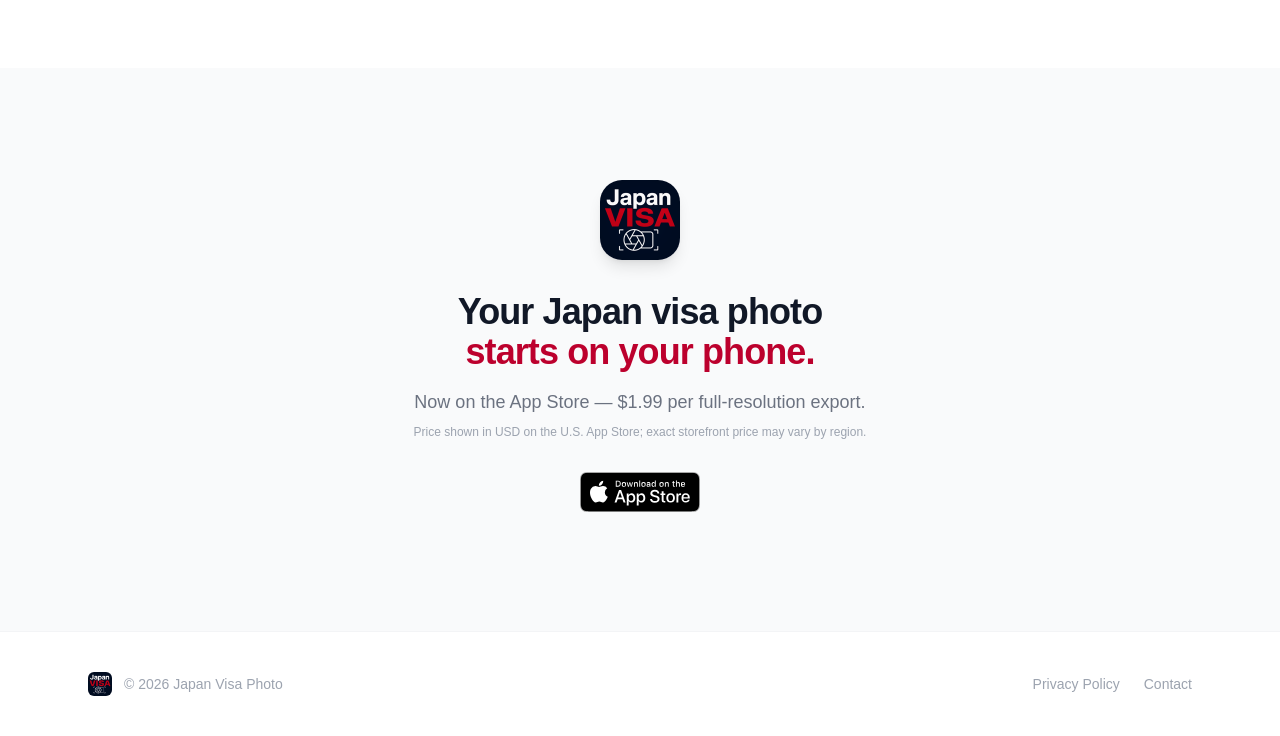
==== commit 23a0e57f: "Guide Japan photo sizing by consulate and application type" ====
--- a/index.html
+++ b/index.html
@@ -4,7 +4,7 @@
     <meta charset="UTF-8">
     <meta name="viewport" content="width=device-width, initial-scale=1.0">
     <title>Japan Visa Photo | Compare 35×45 mm and 2×2 in</title>
-    <meta name="description" content="Compare 35×45 mm and 2×2 in Japan visa photo sizes. Choose the size in your consulate’s instructions and preview the iPhone app’s crop and white background.">
+    <meta name="description" content="Compare 35×45 mm and 2×2 in Japan visa photos. Check Singapore sightseeing, Melbourne paper applications and eVISA, then preview the crop on iPhone.">
     <link rel="canonical" href="https://japan.visaphoto1tap.com/">
     <link rel="icon" type="image/png" href="AppIcon.png">
     <link rel="apple-touch-icon" href="AppIcon.png">
@@ -12,13 +12,13 @@
     <meta property="og:type" content="website">
     <meta property="og:url" content="https://japan.visaphoto1tap.com/">
     <meta property="og:title" content="Japan Visa Photo | Compare 35×45 mm and 2×2 in">
-    <meta property="og:description" content="Compare 35×45 mm and 2×2 in Japan visa photo sizes. Choose the size in your consulate’s instructions and preview the iPhone app’s crop and white background.">
+    <meta property="og:description" content="Compare 35×45 mm and 2×2 in Japan visa photos. Check Singapore sightseeing, Melbourne paper applications and eVISA, then preview the crop on iPhone.">
     <meta property="og:image" content="https://japan.visaphoto1tap.com/AppIcon.png">
     <meta property="og:image:width" content="1024">
     <meta property="og:image:height" content="1024">
     <meta name="twitter:card" content="summary_large_image">
     <meta name="twitter:title" content="Japan Visa Photo | Compare 35×45 mm and 2×2 in">
-    <meta name="twitter:description" content="Compare 35×45 mm and 2×2 in Japan visa photo sizes. Choose the size in your consulate’s instructions and preview the iPhone app’s crop and white background.">
+    <meta name="twitter:description" content="Compare 35×45 mm and 2×2 in Japan visa photos. Check Singapore sightseeing, Melbourne paper applications and eVISA, then preview the crop on iPhone.">
     <meta name="twitter:image" content="https://japan.visaphoto1tap.com/AppIcon.png">
     <script type="application/ld+json">
 {
@@ -27,7 +27,7 @@
   "name": "Japan Visa Photo",
   "url": "https://japan.visaphoto1tap.com/",
   "image": "https://japan.visaphoto1tap.com/AppIcon.png",
-  "description": "Compare 35×45 mm and 2×2 in Japan visa photo sizes. Choose the size in your consulate’s instructions and preview the iPhone app’s crop and white background.",
+  "description": "Compare 35×45 mm and 2×2 in Japan visa photos. Check Singapore sightseeing, Melbourne paper applications and eVISA, then preview the crop on iPhone.",
   "operatingSystem": "iOS 17.0 or later",
   "applicationCategory": "PhotographyApplication",
   "offers": {
@@ -185,6 +185,16 @@
         .size-proof-card { border: 1px solid #e5e7eb; border-radius: 1.5rem; padding: clamp(12px, 2vw, 20px); background: #fff; box-shadow: 0 18px 40px -28px rgba(15, 23, 42, 0.38); }
         .size-proof-card img { width: 100%; display: block; border-radius: 1rem; border: 1px solid rgba(15, 23, 42, 0.08); }
         @media (max-width: 540px) { .size-proof-grid { grid-template-columns: 1fr; max-width: 290px; } }
+        .size-guide-cases { color: #334155; }
+        .size-guide-cases h3, .size-guide-preview h3 { color: #0f172a; }
+        .size-guide-samples {
+            display: grid;
+            grid-template-columns: repeat(2, minmax(0, 140px));
+            gap: 16px;
+            margin: 18px 0;
+        }
+        .size-guide-samples img { width: 100%; height: auto; border: 1px solid #e2e8f0; border-radius: 8px; }
+        .size-guide-samples figcaption { margin-top: 6px; color: #475569; font-size: .875rem; }
     </style>
 <!-- Cloudflare Web Analytics --><script type="module" src="https://static.cloudflareinsights.com/beacon.min.js" data-cf-beacon='{"token": "79710ee7dd334c6ba40d5d400dbe9c9f"}'></script><!-- End Cloudflare Web Analytics -->
 <!-- Icons: inline SVG from Lucide (https://lucide.dev), ISC License, see assets/licenses/lucide.txt -->
@@ -202,7 +212,7 @@
                 <a href="#demos" class="text-gray-500 hover:text-gray-900 transition hidden sm:block">Demos</a>
                 <a href="#app" class="text-gray-500 hover:text-gray-900 transition hidden sm:block">Inside the app</a>
                 <a href="#features" class="text-gray-500 hover:text-gray-900 transition hidden sm:block">Features</a>
-                <a href="#compliance-checklist" class="text-gray-500 hover:text-gray-900 transition hidden sm:block">What we check</a>
+                <a href="#size-comparison" class="text-gray-500 hover:text-gray-900 transition hidden sm:block">Photo sizes</a>
                 <a href="#languages" class="text-gray-500 hover:text-gray-900 transition hidden sm:block">Languages</a>
                 <a href="#pricing" class="text-gray-500 hover:text-gray-900 transition hidden sm:block">Pricing</a>
                 <div class="relative">
@@ -265,15 +275,14 @@
 
                 <div class="inline-flex items-start gap-2 bg-amber-400/10 border border-amber-400/25 backdrop-blur rounded-2xl px-4 py-3 text-xs md:text-sm text-left max-w-xl mx-auto mb-7">
                     <svg xmlns="http://www.w3.org/2000/svg" width="24" height="24" viewBox="0 0 24 24" fill="none" stroke="currentColor" stroke-width="2" stroke-linecap="round" stroke-linejoin="round" class="w-4 h-4 text-amber-300 flex-shrink-0 mt-0.5 lucide lucide-alert-triangle" aria-hidden="true" focusable="false"><path d="m21.73 18-8-14a2 2 0 0 0-3.48 0l-8 14A2 2 0 0 0 4 21h16a2 2 0 0 0 1.73-3"></path><path d="M12 9v4"></path><path d="M12 17h.01"></path></svg>
-                    <span class="text-amber-100">Photo size requirements vary by consulate. Choose <strong>35×45mm</strong> or <strong>U.S. passport 2×2in</strong> in the app — <strong>always confirm with your specific consulate or visa center</strong> before applying.</span>
+                    <span class="text-amber-100"><a class="underline" href="#size-comparison">Compare 35×45 mm and 2×2 in by application type</a></span>
                 </div>
 
                 <div id="download" class="flex flex-col sm:flex-row items-center justify-center gap-4">
                     <a href="https://apps.apple.com/app/apple-store/id6787615980?pt=128765534&amp;ct=japan-website-20261117&amp;mt=8" target="_blank" rel="noopener noreferrer" class="inline-flex"><img src="/assets/app-store.svg" width="120" height="40" alt="Download on the App Store"></a>
                 </div>
                 <p class="text-gray-500 text-sm mt-4">iOS 17+ &middot; iPhone</p>
-                <p class="text-gray-500 text-sm mt-1">$1.99 per photo &middot; no subscription &middot; free unlimited retries</p>
-                <p class="text-gray-300 text-sm mt-3"><a class="underline" href="#size-comparison">Compare 35×45 mm and 2×2 in</a></p>
+                <p class="text-gray-300 text-sm mt-1">Free preview and retries &middot; one purchase per JPEG export</p>
                 </div>
 
                 <!-- Product visual: original plus two selectable result sizes -->
@@ -382,17 +391,51 @@
 
     <section id="compliance-checklist" class="py-16 md:py-24 bg-white border-t border-gray-100">
         <div class="max-w-3xl mx-auto px-6">
-            <div class="text-center mb-10">
-                <h2 id="size-comparison" class="text-2xl md:text-3xl font-bold tracking-tight mb-3 scroll-mt-24">Japan visa photo size comparison</h2>
-                <p class="text-gray-500">Use the photo instructions for your visa type and the consulate or visa centre handling your application.</p>
-            </div>
-            <div class="bg-amber-50 border border-amber-100 rounded-2xl p-6 md:p-8 mb-6">
-                <div class="flex items-start gap-3">
-                    <svg xmlns="http://www.w3.org/2000/svg" width="24" height="24" viewBox="0 0 24 24" fill="none" stroke="currentColor" stroke-width="2" stroke-linecap="round" stroke-linejoin="round" class="w-5 h-5 text-amber-500 flex-shrink-0 mt-0.5 lucide lucide-alert-triangle" aria-hidden="true" focusable="false"><path d="m21.73 18-8-14a2 2 0 0 0-3.48 0l-8 14A2 2 0 0 0 4 21h16a2 2 0 0 0 1.73-3"></path><path d="M12 9v4"></path><path d="M12 17h.01"></path></svg>
-                    <p class="text-sm text-amber-900 leading-relaxed"><strong>35×45 mm portrait.</strong> The <a class="text-brand underline" href="https://www.mofa.go.jp/mofaj/files/000124525.pdf">Japanese Ministry of Foreign Affairs visa application form (PDF)</a> labels the photo box 45 mm high by 35 mm wide (2 × 1.4 inches).<br><br><strong>2×2 in square.</strong> The <a class="text-brand underline" href="https://www.sf.us.emb-japan.go.jp/itpr_en/e_m02_01_03.html">San Francisco Consulate-General’s work and long-term visa instructions</a> accept a 2×2 in or 2×1.4 in photo for applications made after receiving a Certificate of Eligibility. They ask for glossy photo paper and say to avoid photo apps that may alter the face.</p>
-                </div>
+            <div class="mb-8">
+                <h2 id="size-comparison" class="text-2xl md:text-3xl font-bold tracking-tight mb-3 scroll-mt-24">Which Japan visa photo size should I choose?</h2>
+                <p class="text-gray-600">Use the photo instructions for your visa type and the office handling your application. Check whether you’re attaching a photo to a form or uploading a file.</p>
+            </div>
+            <div class="space-y-4 size-guide-cases">
+                <article class="bg-gray-50 border border-gray-100 rounded-2xl p-6">
+                    <h3 class="font-semibold text-lg mb-2">Singapore · paper sightseeing visa</h3>
+                    <p>The Japan Visa Application Centre (JVAC) checklist for single- or double-entry sightseeing asks for a <strong>35×45 mm unedited photo</strong> on a white background. Glue it to the form. The checklist rejects regular A4 printouts. Take a new original against a white background or use a photo studio for this route.</p>
+                    <p class="mt-2">The embassy directs long-term Singapore residents who need a visa to JVAC. Singapore citizens are visa-exempt for temporary visits of up to 90 days.</p>
+                    <p class="mt-3 text-sm"><a class="text-brand underline" href="https://www.vfsglobal.com/one-pager/japan/singapore/english/pdf/sight-seeing-Single-or-Double-entry-apr-2026.pdf">JVAC sightseeing checklist (PDF)</a> · <a class="text-brand underline" href="https://www.sg.emb-japan.go.jp/itpr_en/visit.html">Embassy instructions</a></p>
+                </article>
+                <article class="bg-gray-50 border border-gray-100 rounded-2xl p-6">
+                    <h3 class="font-semibold text-lg mb-2">Singapore · online tourist eVISA</h3>
+                    <p>For eligible tourist eVISA applicants, the embassy links to the separate JVAC online route. Follow that route’s current digital upload instructions before choosing a crop.</p>
+                    <p class="mt-3 text-sm"><a class="text-brand underline" href="https://visa.vfsglobal.com/sgp/en/jpn/apply-e-visa">Singapore JVAC eVISA</a> · <a class="text-brand underline" href="https://www.mofa.go.jp/j_info/visit/visa/visaonline.html">Japan Ministry of Foreign Affairs eVISA guidance</a></p>
+                </article>
+                <article class="bg-gray-50 border border-gray-100 rounded-2xl p-6">
+                    <h3 class="font-semibold text-lg mb-2">Melbourne · paper short-stay visa</h3>
+                    <p>The consulate lists <strong>35×45 mm or 2×2 in</strong> for a photo attached to the form for tourism or visiting someone in Japan. It asks for a white background and bars editing filters.</p>
+                    <p class="mt-3 text-sm"><a class="text-brand underline" href="https://www.melbourne.au.emb-japan.go.jp/itpr_en/visa-ss.html">Melbourne short-stay checklist</a></p>
+                </article>
+                <article class="bg-gray-50 border border-gray-100 rounded-2xl p-6">
+                    <h3 class="font-semibold text-lg mb-2">San Francisco · paper work or long-stay visa with a COE</h3>
+                    <p>After you receive your Certificate of Eligibility, the consulate’s checklist accepts a <strong>2×2 in</strong> square or a 2×1.4 in portrait on glossy photo paper. It tells applicants to avoid apps that alter their facial image. The Ministry’s general paper form also labels a portrait photo box, 35 mm wide by 45 mm high.</p>
+                    <p class="mt-3 text-sm"><a class="text-brand underline" href="https://www.sf.us.emb-japan.go.jp/itpr_en/e_m02_01_03.html">San Francisco work and long-stay checklist</a> · <a class="text-brand underline" href="https://www.mofa.go.jp/files/000124525.pdf">Ministry visa form (PDF)</a></p>
+                </article>
+            </div>
+            <div class="size-guide-preview bg-white border border-gray-100 rounded-2xl p-6 md:p-8 mt-8 mb-8">
+                <h3 class="font-semibold text-lg mb-2">Preview either size on iPhone</h3>
+                <p class="text-gray-600">Preview the crop, white-background replacement and framing checks for free. Retrying is free. One purchase saves one JPEG at the price shown in the app.</p>
+                <div class="size-guide-samples">
+                    <figure>
+                        <img src="demos/after-portrait-young-woman.jpg" alt="Portrait crop of a woman with a white background" width="420" height="540" loading="lazy" decoding="async">
+                        <figcaption><strong>35×45 mm option</strong><br>420×540 px JPEG</figcaption>
+                    </figure>
+                    <figure>
+                        <img src="demos/young-woman-us2x2.jpg" alt="Square crop of the same woman with a white background" width="600" height="600" loading="lazy" decoding="async">
+                        <figcaption><strong>2×2 in option</strong><br>600×600 px JPEG</figcaption>
+                    </figure>
+                </div>
+                <p class="text-gray-600 mb-4">Use the free preview to compare crops. If your checklist requires an unedited original, use that original for your application and skip the paid export. If it calls for a paper photo, arrange that separately.</p>
+                <a href="https://apps.apple.com/app/apple-store/id6787615980?pt=128765534&amp;ct=japan-website-20261117&amp;mt=8" target="_blank" rel="noopener noreferrer" class="inline-flex"><img src="/assets/app-store.svg" width="120" height="40" alt="Download on the App Store"></a>
             </div>
             <div class="bg-gray-50 rounded-2xl border border-gray-100 p-6 md:p-8">
+                <h3 class="font-semibold text-lg mb-4">What the app checks</h3>
                 <ul class="space-y-4 text-left text-sm md:text-base text-gray-800">
                     <li class="compliance-row flex items-start gap-3"><svg xmlns="http://www.w3.org/2000/svg" width="24" height="24" viewBox="0 0 24 24" fill="none" stroke="currentColor" stroke-width="2" stroke-linecap="round" stroke-linejoin="round" class="w-5 h-5 text-amber-500 flex-shrink-0 mt-0.5 lucide lucide-help-circle" aria-hidden="true" focusable="false"><circle cx="12" cy="12" r="10"></circle><path d="M9 9.5a3 2.5 0 016 0c0 2-2 2-3 3.5"></path><path d="M12 17h.01"></path></svg><span><strong>Photo size</strong> &mdash; choose <strong>35×45mm</strong> or <strong>U.S. passport 2×2in</strong>, then confirm the correct option with your consulate.</span></li>
                     <li class="compliance-row flex items-start gap-3"><svg xmlns="http://www.w3.org/2000/svg" width="24" height="24" viewBox="0 0 24 24" fill="none" stroke="currentColor" stroke-width="2" stroke-linecap="round" stroke-linejoin="round" class="w-5 h-5 text-amber-500 flex-shrink-0 mt-0.5 lucide lucide-help-circle" aria-hidden="true" focusable="false"><circle cx="12" cy="12" r="10"></circle><path d="M9 9.5a3 2.5 0 016 0c0 2-2 2-3 3.5"></path><path d="M12 17h.01"></path></svg><span><strong>Head height</strong> &mdash; the app checks an estimated crown-to-chin measurement.</span></li>
@@ -401,7 +444,7 @@
                     <li class="compliance-row flex items-start gap-3"><svg xmlns="http://www.w3.org/2000/svg" width="24" height="24" viewBox="0 0 24 24" fill="none" stroke="currentColor" stroke-width="2" stroke-linecap="round" stroke-linejoin="round" class="w-5 h-5 text-emerald-500 flex-shrink-0 mt-0.5 lucide lucide-check-circle-2" aria-hidden="true" focusable="false"><circle cx="12" cy="12" r="10"></circle><path d="m16 9-5.5 5.5L8 12"></path></svg><span><strong>No face reshaping</strong> &mdash; segmentation and cropping only; we don't slim or resize facial geometry.</span></li>
                     <li class="compliance-row flex items-start gap-3"><svg xmlns="http://www.w3.org/2000/svg" width="24" height="24" viewBox="0 0 24 24" fill="none" stroke="currentColor" stroke-width="2" stroke-linecap="round" stroke-linejoin="round" class="w-5 h-5 text-emerald-500 flex-shrink-0 mt-0.5 lucide lucide-check-circle-2" aria-hidden="true" focusable="false"><circle cx="12" cy="12" r="10"></circle><path d="m16 9-5.5 5.5L8 12"></path></svg><span><strong>Privacy</strong> &mdash; segmentation and matting run on your iPhone; no separate upload to our servers for processing.</span></li>
                 </ul>
-                <p class="text-xs text-gray-400 mt-6 leading-relaxed">These sources describe printed photos. The app exports a JPEG and replaces the original background with white. Follow your consulate’s editing, paper and submission instructions.</p>
+
             </div>
         </div>
     </section>
@@ -410,7 +453,7 @@
         <div class="max-w-6xl mx-auto px-6">
             <div class="text-center mb-16">
                 <h2 class="text-3xl md:text-4xl font-bold tracking-tight mb-4">Built for <span class="text-brand">Japan visa</span> photos</h2>
-                <p class="text-gray-500 text-lg max-w-xl mx-auto">One tap from photo library to a white-background portrait in the size your consulate specifies.</p>
+                <p class="text-gray-500 text-lg max-w-xl mx-auto">Prepare a white-background JPEG in either supported size and review the result before buying an export.</p>
             </div>
             <div class="grid md:grid-cols-3 gap-8">
                 <div class="card-hover bg-white border border-gray-100 rounded-2xl p-8">
